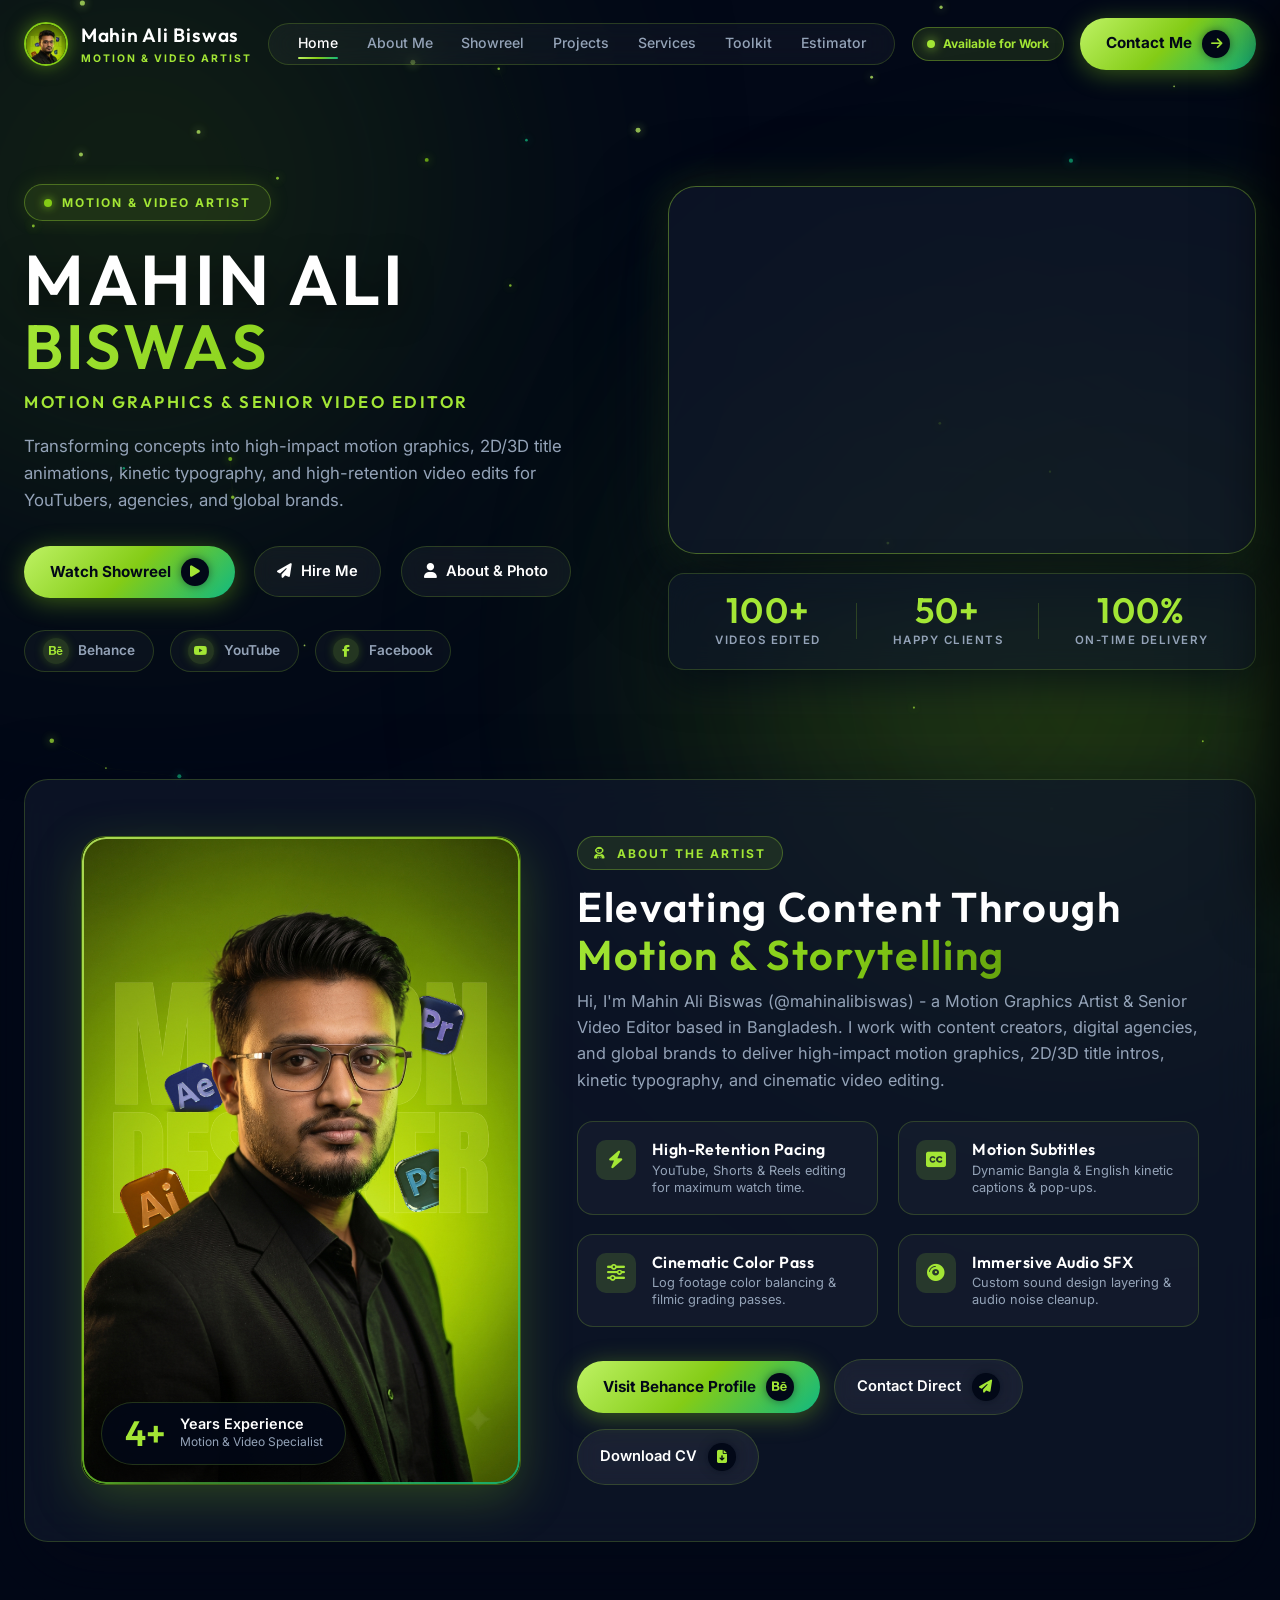
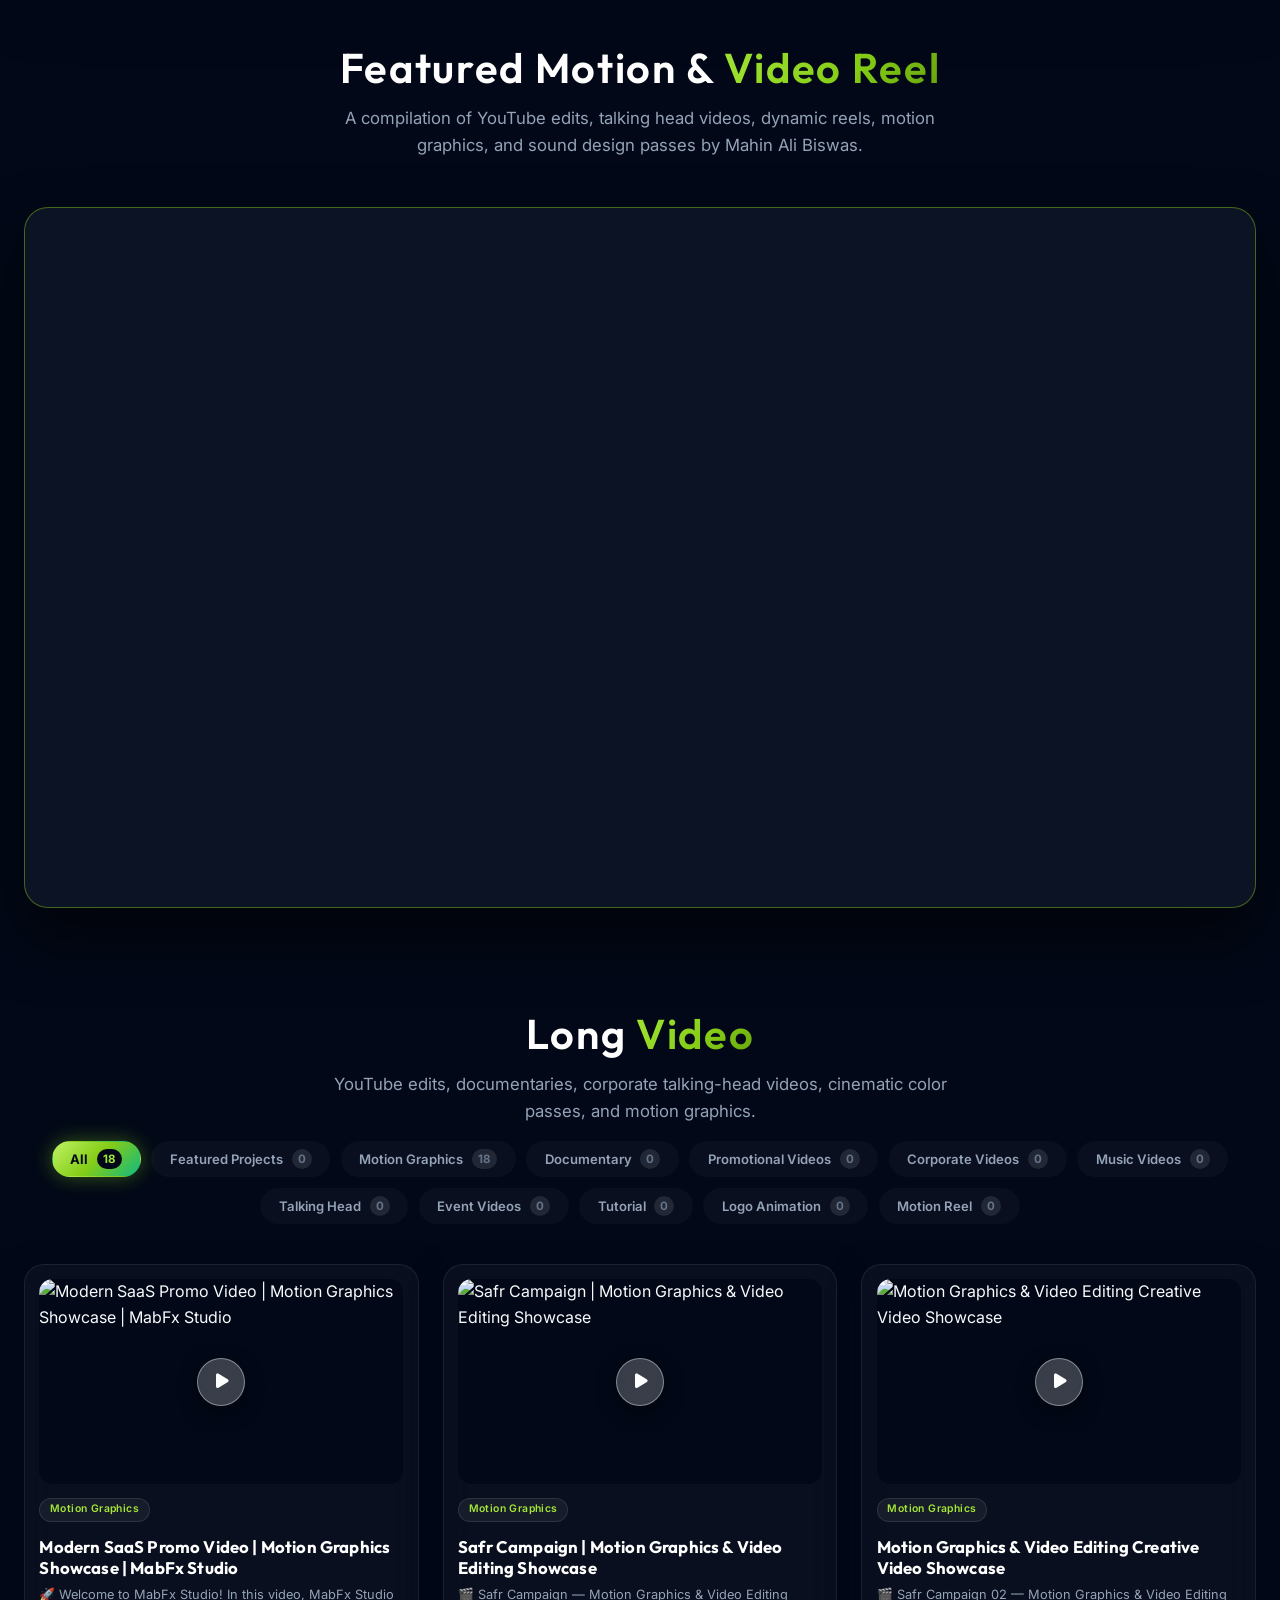
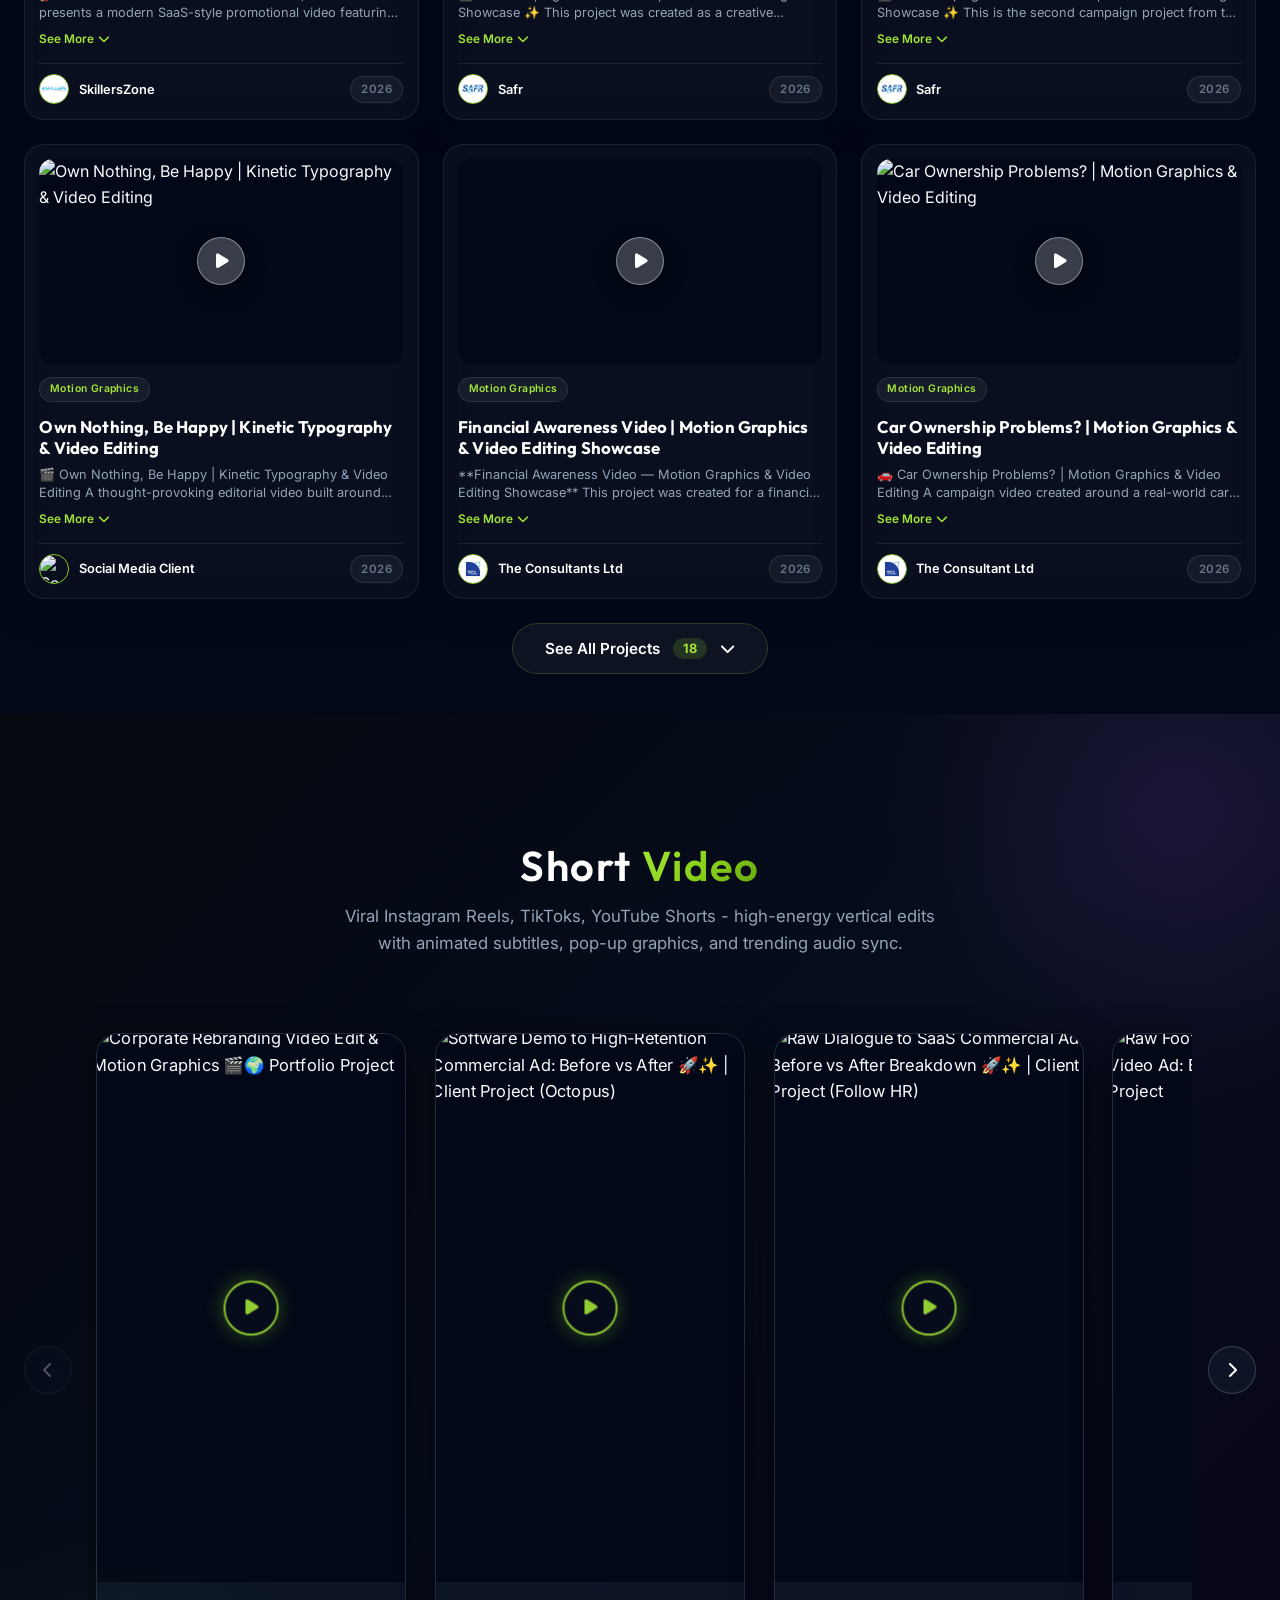
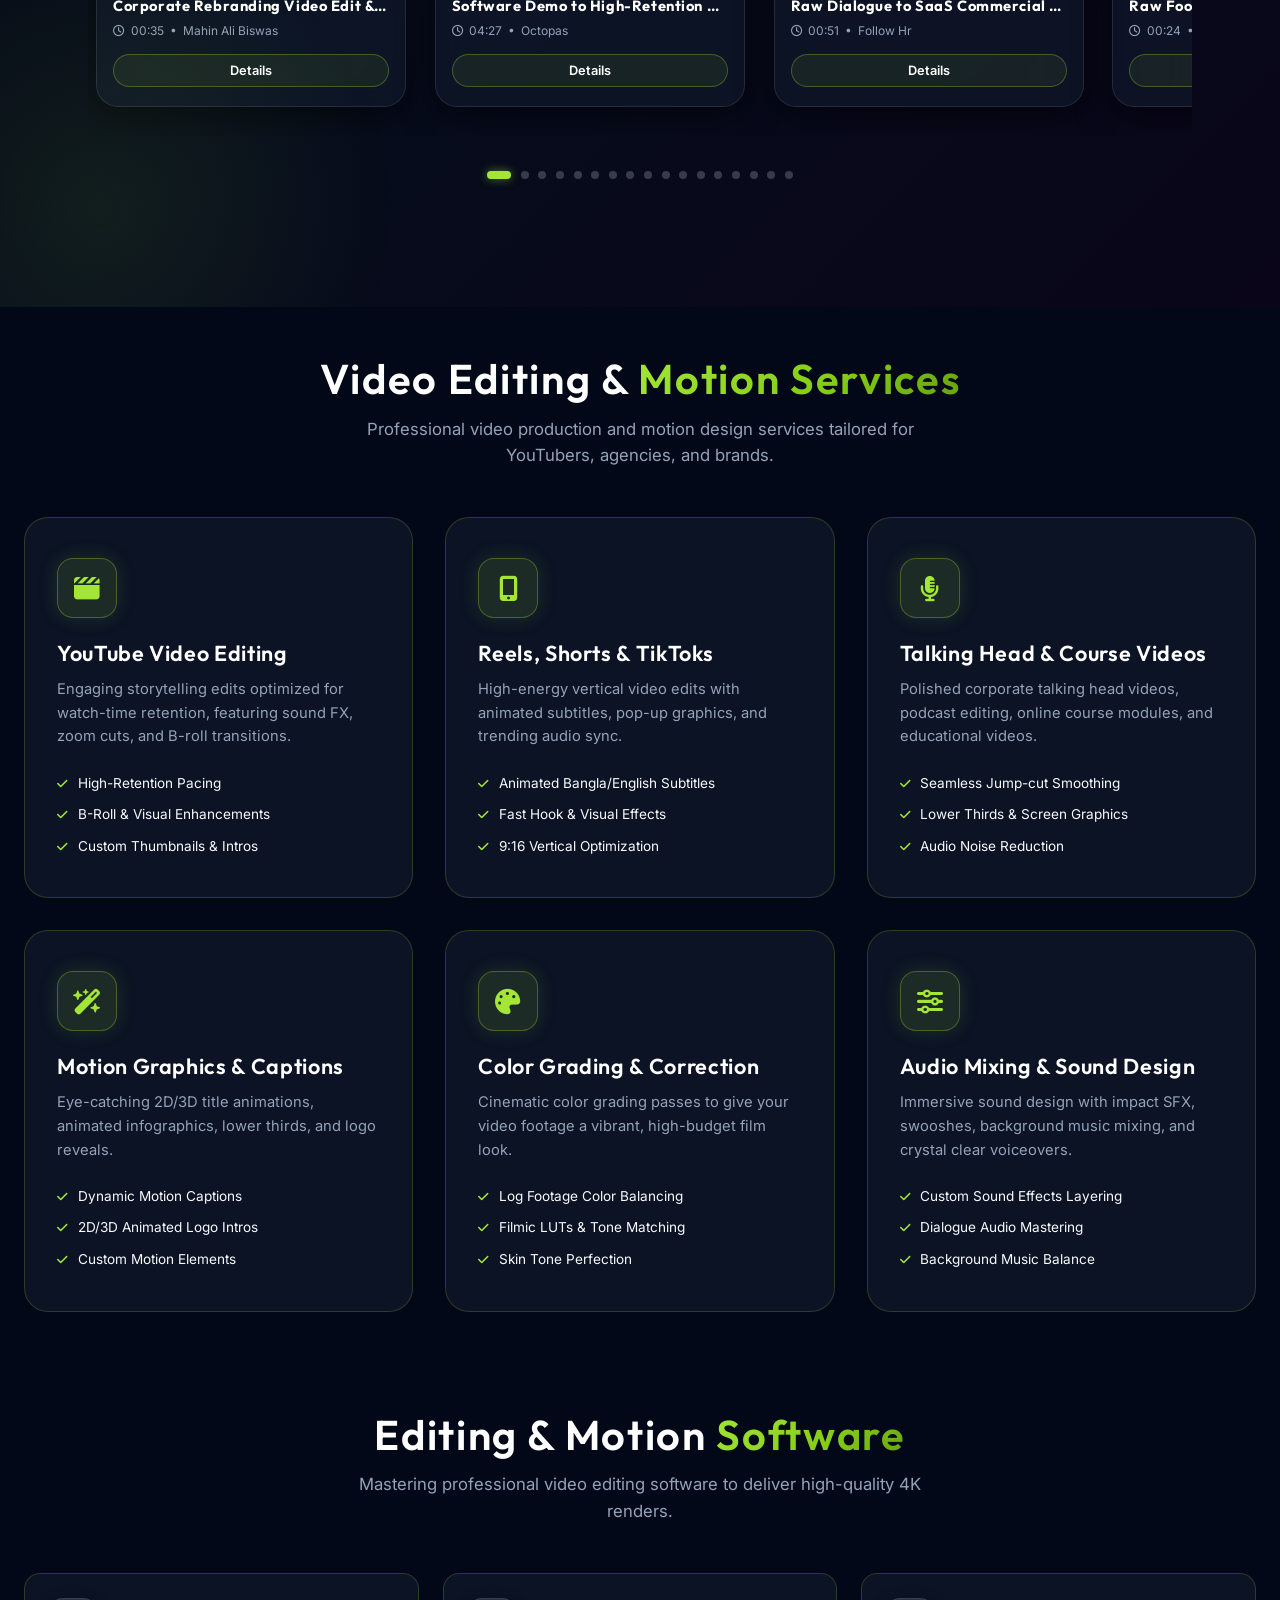
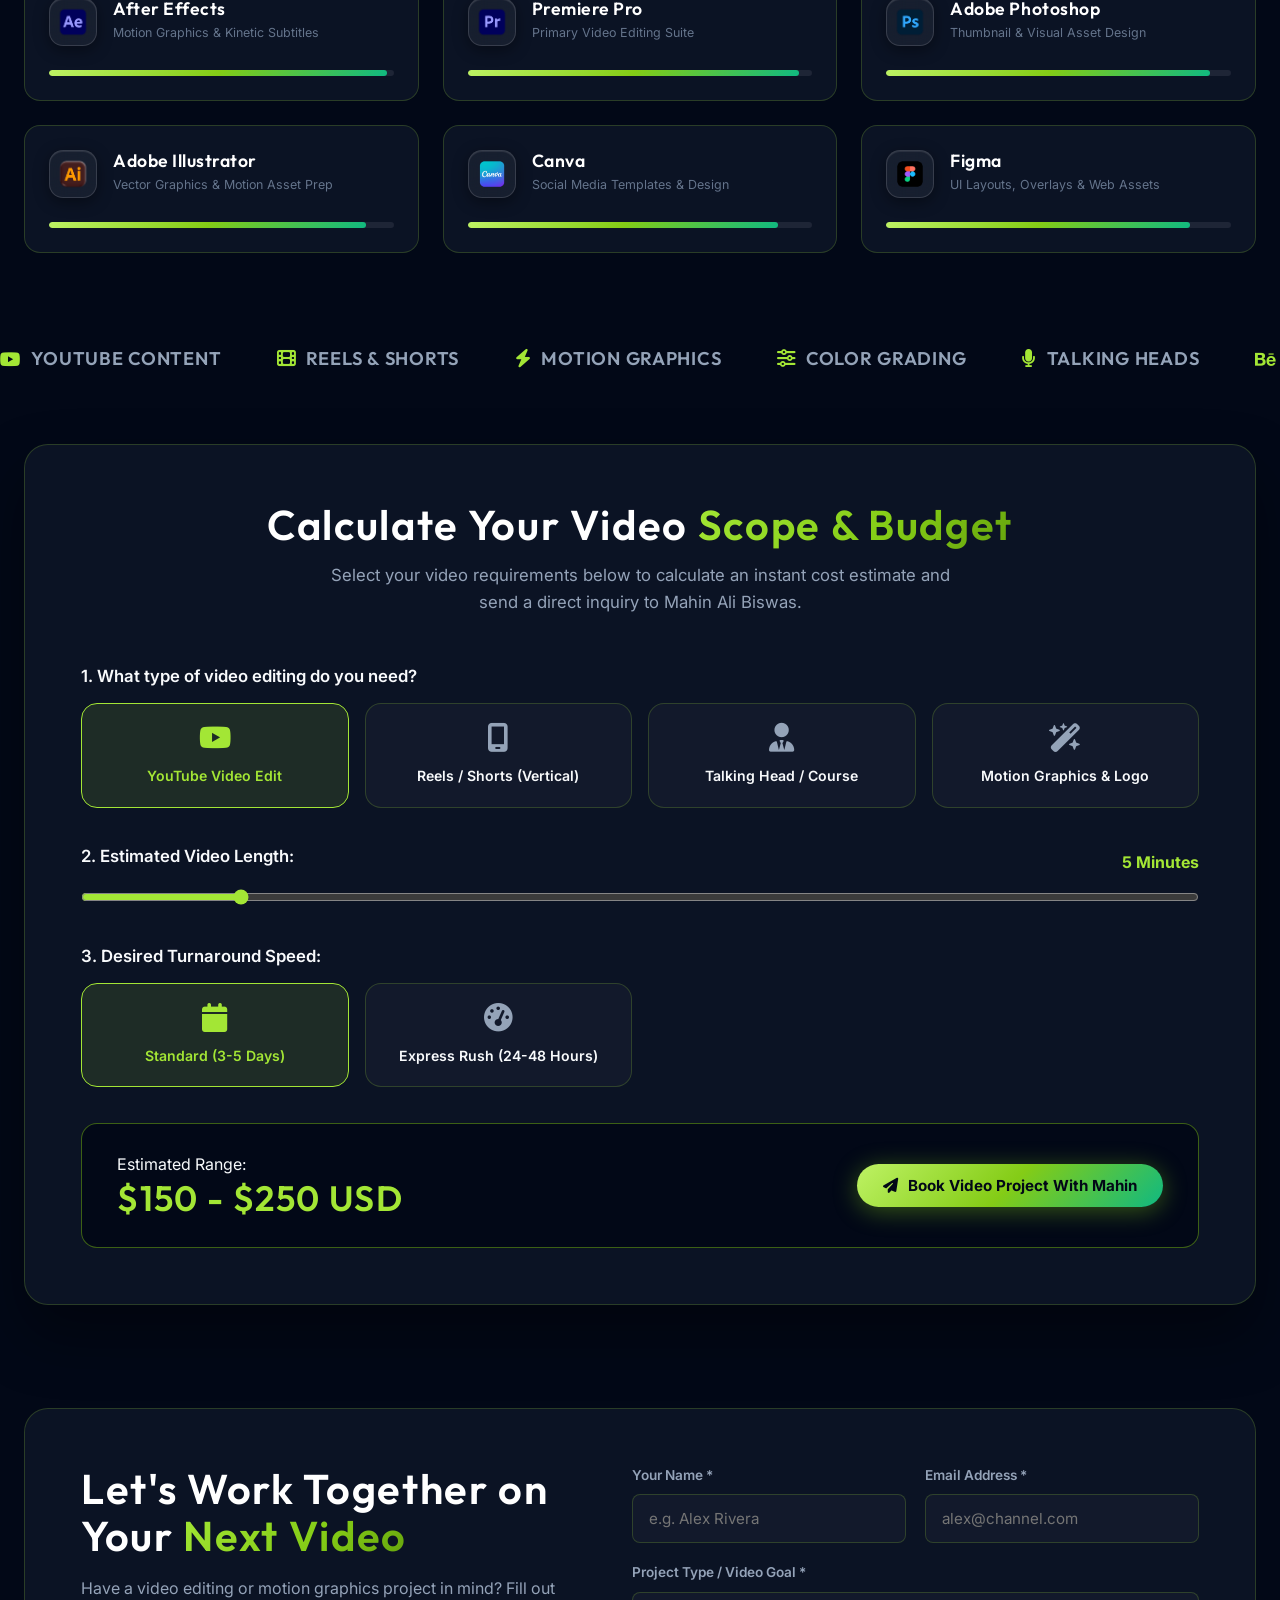
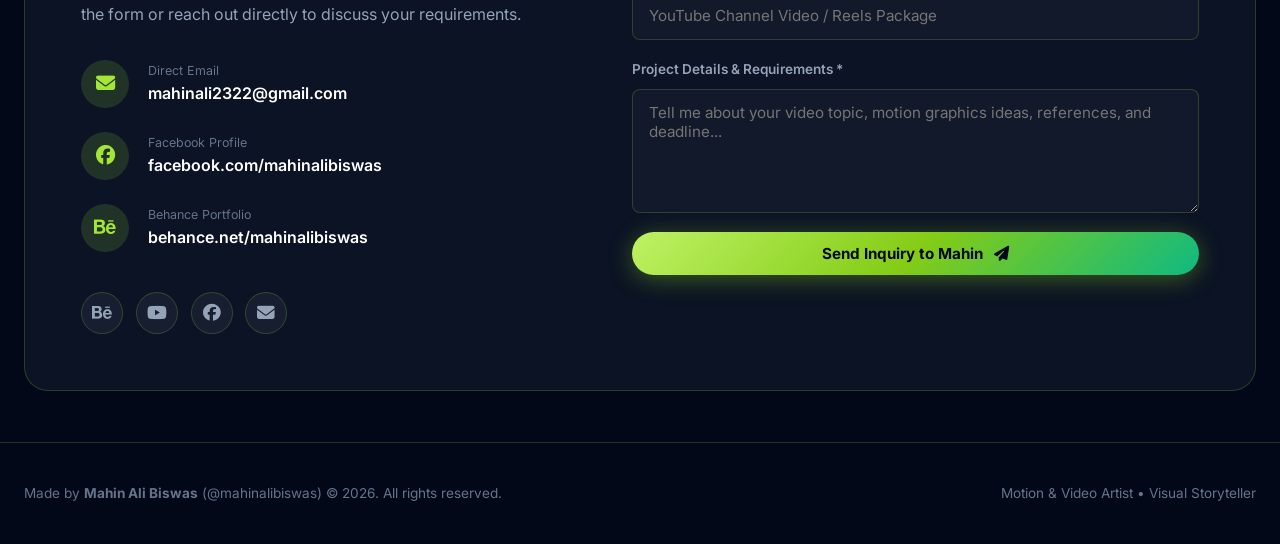
==== index.html @ 63a38fb2 "Fix video mismatch on card hover to play exact configured video" ====
<!DOCTYPE html>
<html lang="en" class="dark scroll-smooth">
<head>
    <meta charset="UTF-8">
    <meta name="viewport" content="width=device-width, initial-scale=1.0">
    <title>Mahin Ali Biswas | Motion & Video Artist</title>
    <meta name="description" content="Official portfolio of Mahin Ali Biswas — Professional Motion & Video Artist specializing in YouTube edits, Reels, Shorts, corporate video storytelling, color grading, and motion graphics.">
    <meta name="keywords" content="Mahin Ali Biswas, mahinalibiswas, Motion & Video Artist, Video Editor Bangladesh, Motion Graphics Designer, YouTube Video Editing, Reels, Shorts, Color Grading, Sound Design">

    <!-- Fonts: Nohemi (Headlines), Outfit (Fallback) & Inter (Body) -->
    <link rel="preconnect" href="https://fonts.googleapis.com">
    <link rel="preconnect" href="https://fonts.gstatic.com" crossorigin>
    <link href="https://fonts.googleapis.com/css2?family=Inter:wght@400;500;600;700;800&family=Outfit:wght@500;600;700;800;900&display=swap" rel="stylesheet">
    <link href="https://api.fontshare.com/v2/css?f[]=nohemi@700,800,600,500&display=swap" rel="stylesheet">
    
    <!-- Icons -->
    <link rel="stylesheet" href="https://cdnjs.cloudflare.com/ajax/libs/font-awesome/6.4.0/css/all.min.css">

    <!-- Custom CSS -->
    <link rel="stylesheet" href="css/styles.css?v=97.0">

    <!-- Force Always Scroll to Top on Page Load / Reload -->
    <script>
        if ('scrollRestoration' in history) {
            history.scrollRestoration = 'manual';
        }
        window.scrollTo(0, 0);
    </script>
</head>
<body class="dark-theme">

    <!-- Ambient Radial Glows -->
    <div class="ambient-glow orb-blue"></div>
    <div class="ambient-glow orb-purple"></div>
    <div class="ambient-glow orb-cyan"></div>

    <!-- Interactive Canvas Background -->
    <canvas id="kineticCanvas"></canvas>

    <!-- Glowing Custom Cursor -->
    <div class="cursor-dot" id="cursorDot"></div>
    <div class="cursor-outline" id="cursorOutline"></div>

    <!-- Floating Navbar -->
    <header class="navbar-wrapper">
        <nav class="navbar container" id="navbar">
            <a href="#" class="brand-logo">
                <div class="nav-avatar-box">
                    <img src="assets/images/mahin_profile.jpg" alt="Mahin Ali Biswas" class="nav-avatar-img">
                </div>
                <div class="logo-text-group">
                    <span class="brand-name">Mahin Ali Biswas</span>
                    <span class="brand-tag">MOTION & VIDEO ARTIST</span>
                </div>
            </a>

            <div class="nav-links" id="navLinks">
                <a href="#hero" class="nav-link active">Home</a>
                <a href="#about" class="nav-link">About Me</a>
                <a href="#showreel" class="nav-link">Showreel</a>
                <a href="#works" class="nav-link">Projects</a>
                <a href="#services" class="nav-link">Services</a>
                <a href="#pipeline" class="nav-link">Toolkit</a>
                <a href="#estimator" class="nav-link">Estimator</a>
            </div>

            <div class="nav-actions">
                <div class="status-pill">
                    <span class="status-dot"></span>
                    <span class="status-text">Available for Work</span>
                </div>
                <a href="#contact" class="btn btn-primary nav-cta">
                    <span>Contact Me</span>
                    <span class="btn-icon-circle"><i class="fa-solid fa-arrow-right"></i></span>
                </a>
                <button class="mobile-menu-toggle" id="mobileMenuBtn" aria-label="Toggle Navigation">
                    <i class="fa-solid fa-bars"></i>
                </button>
            </div>
        </nav>
    </header>

    <!-- Mobile Navigation Drawer & Backdrop -->
    <div class="mobile-nav-backdrop" id="mobileNavBackdrop"></div>
    <aside class="mobile-nav-drawer" id="mobileNavDrawer" aria-label="Mobile Navigation" aria-hidden="true">
        <div class="mobile-drawer-inner">
            <div class="mobile-drawer-header">
                <div class="mobile-nav-profile">
                    <img src="assets/images/mahin_profile.jpg" alt="Mahin Ali Biswas" class="mobile-nav-avatar">
                    <div class="mobile-nav-user-info">
                        <span class="mobile-nav-name">Mahin Ali Biswas</span>
                        <span class="mobile-nav-role">Motion & Video Artist</span>
                    </div>
                </div>
                <button class="mobile-drawer-close" id="closeMobileNavBtn" aria-label="Close Navigation Menu">
                    <i class="fa-solid fa-xmark"></i>
                </button>
            </div>

            <div class="mobile-drawer-status">
                <span class="status-dot"></span>
                <span class="status-text">Available for Work</span>
            </div>

            <nav class="mobile-nav-links" id="mobileNavLinks">
                <a href="#hero" class="mobile-nav-link active">
                    <i class="fa-solid fa-house"></i> <span>Home</span>
                </a>
                <a href="#about" class="mobile-nav-link">
                    <i class="fa-solid fa-user"></i> <span>About Me</span>
                </a>
                <a href="#showreel" class="mobile-nav-link">
                    <i class="fa-solid fa-play"></i> <span>Showreel</span>
                </a>
                <a href="#works" class="mobile-nav-link">
                    <i class="fa-solid fa-film"></i> <span>Projects</span>
                </a>
                <a href="#shorts" class="mobile-nav-link">
                    <i class="fa-solid fa-mobile-screen"></i> <span>Reels & Shorts</span>
                </a>
                <a href="#services" class="mobile-nav-link">
                    <i class="fa-solid fa-layer-group"></i> <span>Services</span>
                </a>
                <a href="#pipeline" class="mobile-nav-link">
                    <i class="fa-solid fa-wand-magic-sparkles"></i> <span>Toolkit</span>
                </a>
                <a href="#estimator" class="mobile-nav-link">
                    <i class="fa-solid fa-calculator"></i> <span>Estimator</span>
                </a>
                <a href="#contact" class="mobile-nav-link">
                    <i class="fa-solid fa-paper-plane"></i> <span>Contact</span>
                </a>
            </nav>

            <div class="mobile-drawer-footer">
                <a href="#contact" class="btn btn-primary mobile-drawer-cta" id="mobileDrawerContactBtn">
                    <span>Hire Me / Contact</span>
                    <i class="fa-solid fa-arrow-right"></i>
                </a>
                <div class="mobile-drawer-socials">
                    <a href="https://www.behance.net/mahinalibiswas" target="_blank" class="mobile-social-icon" aria-label="Behance">
                        <i class="fa-brands fa-behance"></i>
                    </a>
                    <a href="https://www.youtube.com/@mahinalibiswas" target="_blank" class="mobile-social-icon" aria-label="YouTube">
                        <i class="fa-brands fa-youtube"></i>
                    </a>
                    <a href="https://www.facebook.com/mahinalibiswas" target="_blank" class="mobile-social-icon" aria-label="Facebook">
                        <i class="fa-brands fa-facebook-f"></i>
                    </a>
                </div>
            </div>
        </div>
    </aside>

    <!-- Main Content -->
    <main>
        <!-- Hero Section (Balanced Alignment Layout) -->
        <section id="hero" class="hero-section">
            <div class="container hero-container">
                <!-- Left Column -->
                <div class="hero-content">
                    <div class="hero-badge">
                        <span class="badge-dot"></span>
                        <span>MOTION & VIDEO ARTIST</span>
                    </div>

                    <h1 class="hero-title">
                        <span class="title-top">MAHIN ALI</span>
                        <span class="gradient-text title-bottom">BISWAS</span>
                    </h1>

                    <p class="hero-subtitle-tag font-accent">
                        Motion Graphics Artist & Senior Video Editor
                    </p>

                    <p class="hero-subtitle">
                        Transforming concepts into high-impact motion graphics, 2D/3D title animations, kinetic typography, and high-retention video edits for YouTubers, agencies, and global brands.
                    </p>

                    <div class="hero-cta-group">
                        <button class="btn btn-hero-primary trigger-reel" id="heroPlayReelBtn">
                            <span class="play-icon-wrap"><i class="fa-solid fa-play"></i></span>
                            <span>Watch Showreel</span>
                        </button>
                        <a href="#contact" class="btn btn-primary">
                            <span>Hire Me</span>
                            <i class="fa-solid fa-arrow-right"></i>
                        </a>
                        <a href="#about" class="btn btn-hero-secondary">
                            <span>About & Photo</span>
                            <i class="fa-solid fa-user"></i>
                        </a>
                    </div>
                    <!-- Hero Quick Social Links (With Icon Circles) -->
                    <div class="hero-social-row">
                        <a href="https://www.behance.net/mahinalibiswas" target="_blank" class="hero-social-link">
                            <span class="social-icon-circle"><i class="fa-brands fa-behance"></i></span>
                            <span>Behance</span>
                        </a>
                        <a href="https://www.youtube.com/@mahinalibiswas" target="_blank" class="hero-social-link">
                            <span class="social-icon-circle"><i class="fa-brands fa-youtube"></i></span>
                            <span>YouTube</span>
                        </a>
                        <a href="https://www.facebook.com/mahinalibiswas" target="_blank" class="hero-social-link">
                            <span class="social-icon-circle"><i class="fa-brands fa-facebook-f"></i></span>
                            <span>Facebook</span>
                        </a>
                    </div>
                </div>

                <!-- Right Column (Video Showcase + Stats Box Below) -->
                <div class="hero-right-col">
                    <!-- Hero Interactive Video Showcase -->
                    <div class="hero-showcase-wrapper">
                        <!-- Main Showcase Card -->
                        <div class="hero-main-card" id="heroMainCard">
                            <!-- Dynamically populated by siteRenderer.js -->
                        </div>
                    </div>

                    <!-- Glassmorphic Stats Counter -->
                    <div class="hero-stats">
                        <div class="stat-item">
                            <span class="stat-number">100+</span>
                            <span class="stat-label">Videos Edited</span>
                        </div>
                        <div class="stat-divider"></div>
                        <div class="stat-item">
                            <span class="stat-number">50+</span>
                            <span class="stat-label">Happy Clients</span>
                        </div>
                        <div class="stat-divider"></div>
                        <div class="stat-item">
                            <span class="stat-number">100%</span>
                            <span class="stat-label">On-Time Delivery</span>
                        </div>
                    </div>
                </div>
            </div>
        </section>

        <!-- About Me Section (World-Class Redesign) -->
        <section id="about" class="about-section">
            <div class="container">
                <div class="about-card">
                    <div class="about-grid">
                        <div class="about-image-wrapper">
                            <img src="assets/images/mahin_profile.jpg" alt="Mahin Ali Biswas - Motion & Video Artist" class="about-img">
                            <div class="profile-glow-ring"></div>
                                                        <!-- Ultra-Clean Floating Experience Pill Badge -->
                            <div class="experience-badge">
                                <div class="exp-badge-inner">
                                    <span class="exp-years">3+</span>
                                    <div class="exp-text-block">
                                        <strong class="exp-title">Years Experience</strong>
                                        <span class="exp-sub">Motion & Video Specialist</span>
                                    </div>
                                </div>
                            </div>
                        </div>

                        <div class="about-text-content">
                            <div class="about-tag-badge">
                                <i class="fa-solid fa-user-astronaut"></i>
                                <span>ABOUT THE ARTIST</span>
                            </div>
                            <h2 class="section-title">Elevating Content Through <span class="gradient-text">Motion & Storytelling</span></h2>
                            <p class="about-desc">
                                Hi, I'm <strong>Mahin Ali Biswas</strong> (@mahinalibiswas) — a <strong>Motion Graphics Artist & Senior Video Editor</strong> based in Bangladesh. I work with content creators, digital agencies, and global brands to deliver high-impact motion graphics, 2D/3D title intros, kinetic typography, and cinematic video editing.
                            </p>

                            <div class="about-highlights-grid">
                                <div class="about-feature-box">
                                    <div class="feature-icon"><i class="fa-solid fa-bolt"></i></div>
                                    <div>
                                        <h4>High-Retention Pacing</h4>
                                        <p>YouTube, Shorts & Reels editing for maximum watch time.</p>
                                    </div>
                                </div>
                                <div class="about-feature-box">
                                    <div class="feature-icon"><i class="fa-solid fa-closed-captioning"></i></div>
                                    <div>
                                        <h4>Motion Subtitles</h4>
                                        <p>Dynamic Bangla & English kinetic captions & pop-ups.</p>
                                    </div>
                                </div>
                                <div class="about-feature-box">
                                    <div class="feature-icon"><i class="fa-solid fa-sliders"></i></div>
                                    <div>
                                        <h4>Cinematic Color Pass</h4>
                                        <p>Log footage color balancing & filmic grading passes.</p>
                                    </div>
                                </div>
                                <div class="about-feature-box">
                                    <div class="feature-icon"><i class="fa-solid fa-compact-disc"></i></div>
                                    <div>
                                        <h4>Immersive Audio SFX</h4>
                                        <p>Custom sound design layering & audio noise cleanup.</p>
                                    </div>
                                </div>
                            </div>

                            <div class="about-cta-group">
                                <a href="https://www.behance.net/mahinalibiswas" target="_blank" rel="noopener noreferrer" class="btn btn-primary">
                                    <span>Visit Behance Profile</span>
                                    <span class="btn-icon-circle"><i class="fa-brands fa-behance"></i></span>
                                </a>
                                <a href="#contact" class="btn btn-hero-secondary">
                                    <span>Contact Direct</span>
                                    <span class="btn-icon-circle"><i class="fa-solid fa-paper-plane"></i></span>
                                </a>
                                <a href="assets/docs/Mahin_Ali_Biswas_CV.pdf" target="_blank" rel="noopener noreferrer" class="btn btn-hero-secondary btn-cv-download">
                                    <span>Download CV</span>
                                    <span class="btn-icon-circle"><i class="fa-solid fa-file-arrow-down"></i></span>
                                </a>
                            </div>
                        </div>
                    </div>
                </div>
            </div>
        </section>

        <!-- Showreel Section (Dedicated Main Showreel Video) -->
        <section id="showreel" class="showreel-section">
            <div class="container">
                <div class="section-header center">
                    <h2 class="section-title">Featured Motion & <span class="gradient-text">Video Reel</span></h2>
                    <p class="section-desc">A compilation of YouTube edits, talking head videos, dynamic reels, motion graphics, and sound design passes by Mahin Ali Biswas.</p>
                </div>

                <div class="showreel-wrapper">
                    <div class="showreel-player-box" id="showreelPlayerBox">
                        <iframe id="directShowreelIframe" src="https://www.youtube.com/embed/deQijHls--0?autoplay=1&mute=1&enablejsapi=1&playsinline=1&rel=0&modestbranding=1&loop=1&playlist=deQijHls--0" title="Featured Motion & Video Reel" loading="lazy" allow="accelerometer; autoplay; clipboard-write; encrypted-media; gyroscope; picture-in-picture; web-share" allowfullscreen style="width: 100%; height: 100%; border: none; border-radius: 16px;"></iframe>
                    </div>
                </div>
            </div>
        </section>

        <!-- Featured Projects / Portfolio Showcase (All 12 Reference Categories) -->
        <section id="works" class="works-section">
            <div class="container">
                <div class="section-header center">
                    <h2 class="section-title">Long <span class="gradient-text">Video</span></h2>
                    <p class="section-desc">YouTube edits, documentaries, corporate talking-head videos, cinematic color passes, and motion graphics.</p>
                </div>

                <!-- Centered Filter Bar with All 12 Categories from Reference Image -->
                <div class="works-filter-wrapper">
                    <div class="filter-bar" id="portfolioFilter">
                        <button class="filter-btn active" data-filter="all">
                            <span>All</span>
                            <span class="filter-count">73</span>
                        </button>
                        <button class="filter-btn" data-filter="featured">
                            <span>Featured Projects</span>
                            <span class="filter-count">8</span>
                        </button>
                        <button class="filter-btn" data-filter="motion-graphics">
                            <span>Motion Graphics</span>
                            <span class="filter-count">7</span>
                        </button>
                        <button class="filter-btn" data-filter="documentary">
                            <span>Documentary</span>
                            <span class="filter-count">2</span>
                        </button>
                        <button class="filter-btn" data-filter="promotional">
                            <span>Promotional Videos</span>
                            <span class="filter-count">2</span>
                        </button>
                        <button class="filter-btn" data-filter="corporate">
                            <span>Corporate Videos</span>
                            <span class="filter-count">3</span>
                        </button>
                        <button class="filter-btn" data-filter="music">
                            <span>Music Videos</span>
                            <span class="filter-count">14</span>
                        </button>
                        <button class="filter-btn" data-filter="talking-head">
                            <span>Talking Head</span>
                            <span class="filter-count">9</span>
                        </button>
                        <button class="filter-btn" data-filter="event">
                            <span>Event Videos</span>
                            <span class="filter-count">9</span>
                        </button>
                        <button class="filter-btn" data-filter="tutorial">
                            <span>Tutorial</span>
                            <span class="filter-count">6</span>
                        </button>
                        <button class="filter-btn" data-filter="logo-animation">
                            <span>Logo Animation</span>
                            <span class="filter-count">3</span>
                        </button>
                        <button class="filter-btn" data-filter="motion-reel">
                            <span>Motion Reel</span>
                            <span class="filter-count">2</span>
                        </button>
                    </div>
                </div>

                <div class="works-grid" id="worksGrid">
                    <!-- Project Card 1: YouTube Documentary Edit -->
                    <div class="work-card" data-category="featured documentary youtube tutorial motion-graphics">
                        <div class="card-media-frame">
                            <img src="assets/images/project_youtube_doc.jpg" alt="YouTube Documentary Edit" class="card-img">
                            <div class="card-preview-badge"><i class="fa-solid fa-play"></i> Preview</div>
                            <div class="card-video-shield" aria-hidden="true"></div>
                            <button class="card-glass-play-btn view-project-btn" data-id="project-1" aria-label="Play Video">
                                <i class="fa-solid fa-play"></i>
                            </button>
                            <button type="button" class="card-fullscreen-btn" data-project-id="project-1" title="Watch Fullscreen Modal" aria-label="Open Fullscreen Modal">
                                <i class="fa-solid fa-expand"></i>
                            </button>
                        </div>
                        <div class="card-body">
                            <span class="card-category-pill">YouTube</span>
                            <h3 class="card-title">YouTube Documentary Edit</h3>
                            <p class="card-desc">High-retention pacing with cinematic B-rolls & audio SFX.</p>
                        </div>
                        <div class="card-footer">
                            <div class="card-author-info">
                                <div class="card-author-avatar">
                                    <img src="assets/images/mahin_profile.jpg" alt="Mahin Ali Biswas">
                                </div>
                                <div class="card-author-text">
                                    <span class="author-name">Mahin Ali Biswas</span>
                                </div>
                            </div>
                            <span class="project-date">2026</span>
                        </div>
                    </div>

                    <!-- Project Card 2: Viral Instagram Reel & TikTok Edit -->
                    <div class="work-card" data-category="featured motion-graphics motion-reel promotional music">
                        <div class="card-media-frame">
                            <img src="assets/images/project_reels_shorts.jpg" alt="Viral Reels & TikToks" class="card-img">
                            <div class="card-preview-badge"><i class="fa-solid fa-play"></i> Preview</div>
                            <div class="card-video-shield" aria-hidden="true"></div>
                            <button class="card-glass-play-btn view-project-btn" data-id="project-2" aria-label="Play Video">
                                <i class="fa-solid fa-play"></i>
                            </button>
                            <button type="button" class="card-fullscreen-btn" data-project-id="project-2" title="Watch Fullscreen Modal" aria-label="Open Fullscreen Modal">
                                <i class="fa-solid fa-expand"></i>
                            </button>
                        </div>
                        <div class="card-body">
                            <span class="card-category-pill">Reels / Shorts</span>
                            <h3 class="card-title">Viral Reels & TikToks</h3>
                            <p class="card-desc">Dynamic Bangla & English kinetic motion captions.</p>
                        </div>
                        <div class="card-footer">
                            <div class="card-author-info">
                                <div class="card-author-avatar">
                                    <img src="assets/images/mahin_profile.jpg" alt="Mahin Ali Biswas">
                                </div>
                                <div class="card-author-text">
                                    <span class="author-name">Mahin Ali Biswas</span>
                                </div>
                            </div>
                            <span class="project-date">2026</span>
                        </div>
                    </div>

                    <!-- Project Card 3: Talking Head & Educational Course Edit -->
                    <div class="work-card" data-category="featured corporate talking-head tutorial promotional">
                        <div class="card-media-frame">
                            <img src="assets/images/project_talking_head.jpg" alt="Talking Head Corporate" class="card-img">
                            <div class="card-preview-badge"><i class="fa-solid fa-play"></i> Preview</div>
                            <div class="card-video-shield" aria-hidden="true"></div>
                            <button class="card-glass-play-btn view-project-btn" data-id="project-3" aria-label="Play Video">
                                <i class="fa-solid fa-play"></i>
                            </button>
                            <button type="button" class="card-fullscreen-btn" data-project-id="project-3" title="Watch Fullscreen Modal" aria-label="Open Fullscreen Modal">
                                <i class="fa-solid fa-expand"></i>
                            </button>
                        </div>
                        <div class="card-body">
                            <span class="card-category-pill">Corporate</span>
                            <h3 class="card-title">Talking Head Corporate</h3>
                            <p class="card-desc">Clean jump-cut smoothing & background noise cleanup.</p>
                        </div>
                        <div class="card-footer">
                            <div class="card-author-info">
                                <div class="card-author-avatar">
                                    <img src="assets/images/mahin_profile.jpg" alt="Mahin Ali Biswas">
                                </div>
                                <div class="card-author-text">
                                    <span class="author-name">Mahin Ali Biswas</span>
                                </div>
                            </div>
                            <span class="project-date">2025</span>
                        </div>
                    </div>

                    <!-- Project Card 4: Animated Logo Reveal & Motion Graphics -->
                    <div class="work-card" data-category="featured motion-graphics logo-animation motion-reel">
                        <div class="card-media-frame">
                            <img src="assets/images/project_motion_logo.jpg" alt="Animated Logo Reveals" class="card-img">
                            <video class="card-hover-video" src="assets/videos/main_showreel.mp4" muted loop playsinline preload="metadata"></video>
                            <div class="card-preview-badge"><i class="fa-solid fa-play"></i> Preview</div>
                            <div class="card-video-shield" aria-hidden="true"></div>
                            <button class="card-glass-play-btn view-project-btn" data-id="project-4" aria-label="Play Video">
                                <i class="fa-solid fa-play"></i>
                            </button>
                            <button type="button" class="card-fullscreen-btn" data-project-id="project-4" title="Watch Fullscreen Modal" aria-label="Open Fullscreen Modal">
                                <i class="fa-solid fa-expand"></i>
                            </button>
                        </div>
                        <div class="card-body">
                            <span class="card-category-pill">Motion Design</span>
                            <h3 class="card-title">Animated Logo Reveals</h3>
                            <p class="card-desc">Sleek 2D/3D logo motion presets & brand intros.</p>
                        </div>
                        <div class="card-footer">
                            <div class="card-author-info">
                                <div class="card-author-avatar">
                                    <img src="assets/images/mahin_profile.jpg" alt="Mahin Ali Biswas">
                                </div>
                                <div class="card-author-text">
                                    <span class="author-name">Mahin Ali Biswas</span>
                                </div>
                            </div>
                            <span class="project-date">2025</span>
                        </div>
                    </div>

                    <!-- Project Card 5: Color Grading & B-Roll Pass -->
                    <div class="work-card" data-category="featured event music documentary">
                        <div class="card-media-frame">
                            <img src="assets/images/project_color_pass.jpg" alt="Cinematic Color Pass" class="card-img">
                            <video class="card-hover-video" src="assets/videos/showreel.mp4" muted loop playsinline preload="metadata"></video>
                            <div class="card-preview-badge"><i class="fa-solid fa-play"></i> Preview</div>
                            <div class="card-video-shield" aria-hidden="true"></div>
                            <button class="card-glass-play-btn view-project-btn" data-id="project-5" aria-label="Play Video">
                                <i class="fa-solid fa-play"></i>
                            </button>
                            <button type="button" class="card-fullscreen-btn" data-project-id="project-5" title="Watch Fullscreen Modal" aria-label="Open Fullscreen Modal">
                                <i class="fa-solid fa-expand"></i>
                            </button>
                        </div>
                        <div class="card-body">
                            <span class="card-category-pill">Color Grading</span>
                            <h3 class="card-title">Cinematic Color Pass</h3>
                            <p class="card-desc">Log footage color balancing & filmic grading LUTs.</p>
                        </div>
                        <div class="card-footer">
                            <div class="card-author-info">
                                <div class="card-author-avatar">
                                    <img src="assets/images/mahin_profile.jpg" alt="Mahin Ali Biswas">
                                </div>
                                <div class="card-author-text">
                                    <span class="author-name">Mahin Ali Biswas</span>
                                </div>
                            </div>
                            <span class="project-date">2025</span>
                        </div>
                    </div>

                    <!-- Project Card 6: Brand Promotional Video Commercial -->
                    <div class="work-card" data-category="featured promotional corporate event">
                        <div class="card-media-frame">
                            <img src="assets/images/project_commercial_ad.jpg" alt="Brand Commercial Ad" class="card-img">
                            <video class="card-hover-video" src="assets/videos/hero_teaser.mp4" muted loop playsinline preload="metadata"></video>
                            <div class="card-preview-badge"><i class="fa-solid fa-play"></i> Preview</div>
                            <div class="card-video-shield" aria-hidden="true"></div>
                            <button class="card-glass-play-btn view-project-btn" data-id="project-6" aria-label="Play Video">
                                <i class="fa-solid fa-play"></i>
                            </button>
                            <button type="button" class="card-fullscreen-btn" data-project-id="project-6" title="Watch Fullscreen Modal" aria-label="Open Fullscreen Modal">
                                <i class="fa-solid fa-expand"></i>
                            </button>
                        </div>
                        <div class="card-body">
                            <span class="card-category-pill">Commercial Ad</span>
                            <h3 class="card-title">Brand Commercial Ad</h3>
                            <p class="card-desc">High-converting social media ad sync & graphics.</p>
                        </div>
                        <div class="card-footer">
                            <div class="card-author-info">
                                <div class="card-author-avatar">
                                    <img src="assets/images/mahin_profile.jpg" alt="Mahin Ali Biswas">
                                </div>
                                <div class="card-author-text">
                                    <span class="author-name">Mahin Ali Biswas</span>
                                </div>
                            </div>
                            <span class="project-date">2025</span>
                        </div>
                    </div>
                </div>

                <!-- See All / Load More Projects Button -->
                <div class="works-see-all-wrapper" id="seeAllWrapper">
                    <button class="btn btn-hero-secondary see-all-btn" id="seeAllProjectsBtn">
                        <span>See All Projects</span>
                        <span class="see-all-count-badge" id="seeAllBadge">6</span>
                        <i class="fa-solid fa-chevron-down" id="seeAllIcon"></i>
                    </button>
                </div>
            </div>
        </section>

        <!-- Short Video Section -->
        <section id="shorts" class="shorts-section">
            <div class="container">
                <div class="section-header center">
                    <h2 class="section-title">Short <span class="gradient-text">Video</span></h2>
                    <p class="section-desc">Viral Instagram Reels, TikToks, YouTube Shorts — high-energy vertical edits with animated subtitles, pop-up graphics, and trending audio sync.</p>
                </div>

                <div class="shorts-carousel-wrapper">
                    <button class="shorts-nav-btn shorts-nav-prev" id="shortsPrevBtn" aria-label="Previous">
                        <i class="fa-solid fa-chevron-left"></i>
                    </button>

                    <div class="shorts-track-container" id="shortsTrack">
                        <!-- Short Card 1 -->
                        <div class="short-card" id="short-1" data-short-id="short-1">
                            <div class="short-media-frame">
                                <img src="assets/images/short_1_thumb.jpg" alt="Professional Video Color Grading" class="short-card-img">
                                <div class="card-preview-badge"><i class="fa-solid fa-play"></i> Preview</div>
                                <div class="short-video-shield" aria-hidden="true"></div>
                                <button class="short-play-btn open-reel-btn" data-short-id="short-1" aria-label="Play Reel">
                                    <i class="fa-solid fa-play"></i>
                                </button>
                                <button type="button" class="short-fullscreen-btn" data-short-id="short-1" title="Watch Fullscreen Modal" aria-label="Open Fullscreen Modal">
                                    <i class="fa-solid fa-expand"></i>
                                </button>
                            </div>
                            <div class="short-card-body">
                                <h4 class="short-card-title">Professional Video Color Grading</h4>
                                <p class="short-card-meta"><i class="fa-regular fa-clock"></i> 1:24 &nbsp;•&nbsp; Mahin Ali Biswas</p>
                                <button class="card-details-btn short-reel-details-btn" data-short-id="short-1">Details</button>
                            </div>
                        </div>

                        <!-- Short Card 2 -->
                        <div class="short-card" id="short-2" data-short-id="short-2">
                            <div class="short-media-frame">
                                <img src="assets/images/short_2_thumb.jpg" alt="Raw Footage to Professional Edit" class="short-card-img">
                                <div class="card-preview-badge"><i class="fa-solid fa-play"></i> Preview</div>
                                <div class="short-video-shield" aria-hidden="true"></div>
                                <button class="short-play-btn open-reel-btn" data-short-id="short-2" aria-label="Play Reel">
                                    <i class="fa-solid fa-play"></i>
                                </button>
                                <button type="button" class="short-fullscreen-btn" data-short-id="short-2" title="Watch Fullscreen Modal" aria-label="Open Fullscreen Modal">
                                    <i class="fa-solid fa-expand"></i>
                                </button>
                            </div>
                            <div class="short-card-body">
                                <h4 class="short-card-title">Raw Footage to Professional Edit</h4>
                                <p class="short-card-meta"><i class="fa-regular fa-clock"></i> 0:26 &nbsp;•&nbsp; Mahin Ali Biswas</p>
                                <button class="card-details-btn short-reel-details-btn" data-short-id="short-2">Details</button>
                            </div>
                        </div>

                        <!-- Short Card 3 -->
                        <div class="short-card" id="short-3" data-short-id="short-3">
                            <div class="short-media-frame">
                                <img src="assets/images/short_3_thumb.jpg" alt="Professional Video Editing Showcase" class="short-card-img">
                                <video class="short-hover-video" src="assets/videos/short_3_before_after.mp4" muted loop playsinline preload="metadata"></video>
                                <div class="card-preview-badge"><i class="fa-solid fa-play"></i> Preview</div>
                                <div class="short-video-shield" aria-hidden="true"></div>
                                <button class="short-play-btn open-reel-btn" data-short-id="short-3" aria-label="Play Reel">
                                    <i class="fa-solid fa-play"></i>
                                </button>
                                <button type="button" class="short-fullscreen-btn" data-short-id="short-3" title="Watch Fullscreen Modal" aria-label="Open Fullscreen Modal">
                                    <i class="fa-solid fa-expand"></i>
                                </button>
                            </div>
                            <div class="short-card-body">
                                <h4 class="short-card-title">Professional Video Editing Showcase</h4>
                                <p class="short-card-meta"><i class="fa-regular fa-clock"></i> 2:22 &nbsp;•&nbsp; Mahin Ali Biswas</p>
                                <button class="card-details-btn short-reel-details-btn" data-short-id="short-3">Details</button>
                            </div>
                        </div>

                        <!-- Short Card 4 -->
                        <div class="short-card" id="short-4" data-short-id="short-4">
                            <div class="short-media-frame">
                                <img src="assets/images/short_3_thumb.jpg" alt="Motion Graphics & Client Edit" class="short-card-img">
                                <video class="short-hover-video" src="assets/videos/short_4_client_edit.mp4" muted loop playsinline preload="metadata"></video>
                                <div class="card-preview-badge"><i class="fa-solid fa-play"></i> Preview</div>
                                <div class="short-video-shield" aria-hidden="true"></div>
                                <button class="short-play-btn open-reel-btn" data-short-id="short-4" aria-label="Play Reel">
                                    <i class="fa-solid fa-play"></i>
                                </button>
                                <button type="button" class="short-fullscreen-btn" data-short-id="short-4" title="Watch Fullscreen Modal" aria-label="Open Fullscreen Modal">
                                    <i class="fa-solid fa-expand"></i>
                                </button>
                            </div>
                            <div class="short-card-body">
                                <h4 class="short-card-title">Motion Graphics & Client Edit</h4>
                                <p class="short-card-meta"><i class="fa-regular fa-clock"></i> 0:19 &nbsp;•&nbsp; Mahin Ali Biswas</p>
                                <button class="card-details-btn short-reel-details-btn" data-short-id="short-4">Details</button>
                            </div>
                        </div>

                        <!-- Short Card 5 -->
                        <div class="short-card" id="short-5" data-short-id="short-5">
                            <div class="short-media-frame">
                                <img src="assets/images/short_1_thumb.jpg" alt="High-Retention Commercial Edit" class="short-card-img">
                                <video class="short-hover-video" src="assets/videos/short_color_grading.mp4" muted loop playsinline preload="metadata"></video>
                                <div class="card-preview-badge"><i class="fa-solid fa-play"></i> Preview</div>
                                <div class="short-video-shield" aria-hidden="true"></div>
                                <button class="short-play-btn open-reel-btn" data-short-id="short-5" aria-label="Play Reel">
                                    <i class="fa-solid fa-play"></i>
                                </button>
                                <button type="button" class="short-fullscreen-btn" data-short-id="short-5" title="Watch Fullscreen Modal" aria-label="Open Fullscreen Modal">
                                    <i class="fa-solid fa-expand"></i>
                                </button>
                            </div>
                            <div class="short-card-body">
                                <h4 class="short-card-title">High-Retention Commercial Edit</h4>
                                <p class="short-card-meta"><i class="fa-regular fa-clock"></i> 1:24 &nbsp;•&nbsp; Mahin Ali Biswas</p>
                                <button class="card-details-btn short-reel-details-btn" data-short-id="short-5">Details</button>
                            </div>
                        </div>

                        <!-- Short Card 6 -->
                        <div class="short-card" id="short-6" data-short-id="short-6">
                            <div class="short-media-frame">
                                <img src="assets/images/short_2_thumb.jpg" alt="Raw to Cinematic Showcase" class="short-card-img">
                                <video class="short-hover-video" src="assets/videos/short_2_raw_edit.mp4" muted loop playsinline preload="metadata"></video>
                                <div class="card-preview-badge"><i class="fa-solid fa-play"></i> Preview</div>
                                <div class="short-video-shield" aria-hidden="true"></div>
                                <button class="short-play-btn open-reel-btn" data-short-id="short-6" aria-label="Play Reel">
                                    <i class="fa-solid fa-play"></i>
                                </button>
                                <button type="button" class="short-fullscreen-btn" data-short-id="short-6" title="Watch Fullscreen Modal" aria-label="Open Fullscreen Modal">
                                    <i class="fa-solid fa-expand"></i>
                                </button>
                            </div>
                            <div class="short-card-body">
                                <h4 class="short-card-title">Raw to Cinematic Showcase</h4>
                                <p class="short-card-meta"><i class="fa-regular fa-clock"></i> 0:26 &nbsp;•&nbsp; Mahin Ali Biswas</p>
                                <button class="card-details-btn short-reel-details-btn" data-short-id="short-6">Details</button>
                            </div>
                        </div>
                    </div>

                    <button class="shorts-nav-btn shorts-nav-next" id="shortsNextBtn" aria-label="Next">
                        <i class="fa-solid fa-chevron-right"></i>
                    </button>
                </div>

                <div class="shorts-dots" id="shortsDots"></div>
            </div>
        </section>

        <!-- Services & Capabilities -->
        <section id="services" class="services-section">
            <div class="container">
                <div class="section-header center">
                    <h2 class="section-title">Video Editing & <span class="gradient-text">Motion Services</span></h2>
                    <p class="section-desc">Professional video production and motion design services tailored for YouTubers, agencies, and brands.</p>
                </div>

                <div class="services-grid">
                    <div class="service-card">
                        <div class="service-icon-box"><i class="fa-solid fa-clapperboard"></i></div>
                        <h3>YouTube Video Editing</h3>
                        <p>Engaging storytelling edits optimized for watch-time retention, featuring sound FX, zoom cuts, and B-roll transitions.</p>
                        <ul class="service-list">
                            <li><i class="fa-solid fa-check"></i> High-Retention Pacing</li>
                            <li><i class="fa-solid fa-check"></i> B-Roll & Visual Enhancements</li>
                            <li><i class="fa-solid fa-check"></i> Custom Thumbnails & Intros</li>
                        </ul>
                    </div>

                    <div class="service-card">
                        <div class="service-icon-box"><i class="fa-solid fa-mobile-screen-button"></i></div>
                        <h3>Reels, Shorts & TikToks</h3>
                        <p>High-energy vertical video edits with animated subtitles, pop-up graphics, and trending audio sync.</p>
                        <ul class="service-list">
                            <li><i class="fa-solid fa-check"></i> Animated Bangla/English Subtitles</li>
                            <li><i class="fa-solid fa-check"></i> Fast Hook & Visual Effects</li>
                            <li><i class="fa-solid fa-check"></i> 9:16 Vertical Optimization</li>
                        </ul>
                    </div>

                    <div class="service-card">
                        <div class="service-icon-box"><i class="fa-solid fa-microphone-lines"></i></div>
                        <h3>Talking Head & Course Videos</h3>
                        <p>Polished corporate talking head videos, podcast editing, online course modules, and educational videos.</p>
                        <ul class="service-list">
                            <li><i class="fa-solid fa-check"></i> Seamless Jump-cut Smoothing</li>
                            <li><i class="fa-solid fa-check"></i> Lower Thirds & Screen Graphics</li>
                            <li><i class="fa-solid fa-check"></i> Audio Noise Reduction</li>
                        </ul>
                    </div>

                    <div class="service-card">
                        <div class="service-icon-box"><i class="fa-solid fa-wand-magic-sparkles"></i></div>
                        <h3>Motion Graphics & Captions</h3>
                        <p>Eye-catching 2D/3D title animations, animated infographics, lower thirds, and logo reveals.</p>
                        <ul class="service-list">
                            <li><i class="fa-solid fa-check"></i> Dynamic Motion Captions</li>
                            <li><i class="fa-solid fa-check"></i> 2D/3D Animated Logo Intros</li>
                            <li><i class="fa-solid fa-check"></i> Custom Motion Elements</li>
                        </ul>
                    </div>

                    <div class="service-card">
                        <div class="service-icon-box"><i class="fa-solid fa-palette"></i></div>
                        <h3>Color Grading & Correction</h3>
                        <p>Cinematic color grading passes to give your raw video footage a vibrant, high-budget film look.</p>
                        <ul class="service-list">
                            <li><i class="fa-solid fa-check"></i> Log Footage Color Balancing</li>
                            <li><i class="fa-solid fa-check"></i> Filmic LUTs & Tone Matching</li>
                            <li><i class="fa-solid fa-check"></i> Skin Tone Perfection</li>
                        </ul>
                    </div>

                    <div class="service-card">
                        <div class="service-icon-box"><i class="fa-solid fa-sliders"></i></div>
                        <h3>Audio Mixing & Sound Design</h3>
                        <p>Immersive sound design with impact SFX, swooshes, background music mixing, and crystal clear voiceovers.</p>
                        <ul class="service-list">
                            <li><i class="fa-solid fa-check"></i> Custom Sound Effects Layering</li>
                            <li><i class="fa-solid fa-check"></i> Dialogue Audio Mastering</li>
                            <li><i class="fa-solid fa-check"></i> Background Music Balance</li>
                        </ul>
                    </div>
                </div>
            </div>
        </section>

        <!-- Software Pipeline & Toolkit -->
        <section id="pipeline" class="pipeline-section">
            <div class="container">
                <div class="section-header center">
                    <h2 class="section-title">Editing & Motion <span class="gradient-text">Software</span></h2>
                    <p class="section-desc">Mastering professional video editing software to deliver high-quality 4K renders.</p>
                </div>

                <div class="tools-grid">
                    <!-- 1. After Effects -->
                    <div class="tool-badge-card">
                        <div class="tool-icon-frame">
                            <img src="assets/images/software/ae_icon.png" alt="After Effects" class="software-logo-img">
                        </div>
                        <div class="tool-info">
                            <h4>After Effects</h4>
                            <span>Motion Graphics & Kinetic Subtitles</span>
                        </div>
                        <div class="tool-level"><div class="level-bar" style="width: 98%;"></div></div>
                    </div>

                    <!-- 2. Premiere Pro -->
                    <div class="tool-badge-card">
                        <div class="tool-icon-frame">
                            <img src="assets/images/software/pr_icon.png" alt="Premiere Pro" class="software-logo-img">
                        </div>
                        <div class="tool-info">
                            <h4>Premiere Pro</h4>
                            <span>Primary Video Editing Suite</span>
                        </div>
                        <div class="tool-level"><div class="level-bar" style="width: 96%;"></div></div>
                    </div>

                    <!-- 3. Adobe Photoshop -->
                    <div class="tool-badge-card">
                        <div class="tool-icon-frame">
                            <img src="assets/images/software/ps_icon.png" alt="Adobe Photoshop" class="software-logo-img">
                        </div>
                        <div class="tool-info">
                            <h4>Adobe Photoshop</h4>
                            <span>Thumbnail & Visual Asset Design</span>
                        </div>
                        <div class="tool-level"><div class="level-bar" style="width: 94%;"></div></div>
                    </div>

                    <!-- 4. Adobe Illustrator -->
                    <div class="tool-badge-card">
                        <div class="tool-icon-frame">
                            <img src="assets/images/software/ai_icon.png" alt="Adobe Illustrator" class="software-logo-img">
                        </div>
                        <div class="tool-info">
                            <h4>Adobe Illustrator</h4>
                            <span>Vector Graphics & Motion Asset Prep</span>
                        </div>
                        <div class="tool-level"><div class="level-bar" style="width: 92%;"></div></div>
                    </div>

                    <!-- 5. Canva -->
                    <div class="tool-badge-card">
                        <div class="tool-icon-frame">
                            <img src="assets/images/software/canva_icon.png" alt="Canva" class="software-logo-img canva-logo">
                        </div>
                        <div class="tool-info">
                            <h4>Canva</h4>
                            <span>Social Media Templates & Design</span>
                        </div>
                        <div class="tool-level"><div class="level-bar" style="width: 90%;"></div></div>
                    </div>

                    <!-- 6. Figma -->
                    <div class="tool-badge-card">
                        <div class="tool-icon-frame">
                            <img src="assets/images/software/figma_icon.png" alt="Figma" class="software-logo-img">
                        </div>
                        <div class="tool-info">
                            <h4>Figma</h4>
                            <span>UI Layouts, Overlays & Web Assets</span>
                        </div>
                        <div class="tool-level"><div class="level-bar" style="width: 88%;"></div></div>
                    </div>
                </div>
            </div>
        </section>

        <!-- Brands Marquee Section (Seamless Infinite Loop Ticker) -->
        <section class="marquee-section">
            <div class="marquee-track">
                <div class="marquee-content">
                    <span class="brand-tag-item"><i class="fa-brands fa-youtube"></i> YOUTUBE CONTENT</span>
                    <span class="brand-tag-item"><i class="fa-solid fa-film"></i> REELS & SHORTS</span>
                    <span class="brand-tag-item"><i class="fa-solid fa-bolt"></i> MOTION GRAPHICS</span>
                    <span class="brand-tag-item"><i class="fa-solid fa-sliders"></i> COLOR GRADING</span>
                    <span class="brand-tag-item"><i class="fa-solid fa-microphone"></i> TALKING HEADS</span>
                    <span class="brand-tag-item"><i class="fa-brands fa-behance"></i> BEHANCE PORTFOLIO</span>
                    <span class="brand-tag-item"><i class="fa-solid fa-wand-magic-sparkles"></i> 2D/3D TITLE ANIMATION</span>
                </div>
                <div class="marquee-content" aria-hidden="true">
                    <span class="brand-tag-item"><i class="fa-brands fa-youtube"></i> YOUTUBE CONTENT</span>
                    <span class="brand-tag-item"><i class="fa-solid fa-film"></i> REELS & SHORTS</span>
                    <span class="brand-tag-item"><i class="fa-solid fa-bolt"></i> MOTION GRAPHICS</span>
                    <span class="brand-tag-item"><i class="fa-solid fa-sliders"></i> COLOR GRADING</span>
                    <span class="brand-tag-item"><i class="fa-solid fa-microphone"></i> TALKING HEADS</span>
                    <span class="brand-tag-item"><i class="fa-brands fa-behance"></i> BEHANCE PORTFOLIO</span>
                    <span class="brand-tag-item"><i class="fa-solid fa-wand-magic-sparkles"></i> 2D/3D TITLE ANIMATION</span>
                </div>
            </div>
        </section>

        <!-- Interactive Project Estimator -->
        <section id="estimator" class="estimator-section">
            <div class="container">
                <div class="estimator-card">
                    <div class="section-header center">
                        <h2 class="section-title">Calculate Your Video <span class="gradient-text">Scope & Budget</span></h2>
                        <p class="section-desc">Select your video requirements below to calculate an instant cost estimate and send a direct inquiry to Mahin Ali Biswas.</p>
                    </div>

                    <form id="estimatorForm" class="estimator-form">
                        <!-- Step 1: Project Type -->
                        <div class="form-group">
                            <label class="form-label">1. What type of video editing do you need?</label>
                            <div class="option-grid" id="typeOptions">
                                <label class="option-card active">
                                    <input type="radio" name="projectType" value="youtube_edit" checked>
                                    <i class="fa-brands fa-youtube"></i>
                                    <span>YouTube Video Edit</span>
                                </label>
                                <label class="option-card">
                                    <input type="radio" name="projectType" value="reels_shorts">
                                    <i class="fa-solid fa-mobile-screen"></i>
                                    <span>Reels / Shorts (Vertical)</span>
                                </label>
                                <label class="option-card">
                                    <input type="radio" name="projectType" value="talking_head">
                                    <i class="fa-solid fa-user-tie"></i>
                                    <span>Talking Head / Course</span>
                                </label>
                                <label class="option-card">
                                    <input type="radio" name="projectType" value="motion_logo">
                                    <i class="fa-solid fa-wand-magic-sparkles"></i>
                                    <span>Motion Graphics & Logo</span>
                                </label>
                            </div>
                        </div>

                        <!-- Step 2: Duration Slider -->
                        <div class="form-group">
                            <div class="flex-between">
                                <label class="form-label">2. Estimated Video Length:</label>
                                <span class="val-display" id="durationVal">5 Minutes</span>
                            </div>
                            <input type="range" id="durationRange" min="1" max="30" step="1" value="5" class="range-slider">
                        </div>

                        <!-- Step 3: Turnaround Speed -->
                        <div class="form-group">
                            <label class="form-label">3. Desired Turnaround Speed:</label>
                            <div class="option-grid" id="speedOptions">
                                <label class="option-card">
                                    <input type="radio" name="speed" value="standard" checked>
                                    <i class="fa-solid fa-calendar"></i>
                                    <span>Standard (3-5 Days)</span>
                                </label>
                                <label class="option-card">
                                    <input type="radio" name="speed" value="express">
                                    <i class="fa-solid fa-gauge-high"></i>
                                    <span>Express Rush (24-48 Hours)</span>
                                </label>
                            </div>
                        </div>

                        <!-- Calculated Result Box -->
                        <div class="estimate-result-box">
                            <div class="estimate-details">
                                <span>Estimated Range:</span>
                                <h3 class="estimate-price" id="priceDisplay">$150 - $250 USD</h3>
                            </div>
                            <button type="button" class="btn btn-primary" id="sendEstimateBtn">
                                <i class="fa-solid fa-paper-plane"></i> Book Video Project With Mahin
                            </button>
                        </div>
                    </form>
                </div>
            </div>
        </section>

        <!-- Contact Section -->
        <section id="contact" class="contact-section">
            <div class="container">
                <div class="contact-card">
                    <div class="contact-info">
                        <h2 class="section-title">Let's Work Together on Your <span class="gradient-text">Next Video</span></h2>
                        <p class="contact-text">
                            Have a YouTube video, commercial reel, or long-term video editing project? Feel free to reach out to Mahin Ali Biswas directly!
                        </p>

                        <div class="contact-methods">
                            <div class="method-item">
                                <div class="method-icon"><i class="fa-solid fa-envelope"></i></div>
                                <div>
                                    <span class="method-label">Direct Email</span>
                                    <a href="mailto:mahinalibiswas@gmail.com" class="method-val">mahinalibiswas@gmail.com</a>
                                </div>
                            </div>
                            <div class="method-item">
                                <div class="method-icon"><i class="fa-brands fa-facebook"></i></div>
                                <div>
                                    <span class="method-label">Facebook Profile</span>
                                    <a href="https://www.facebook.com/mahinalibiswas" target="_blank" class="method-val">facebook.com/mahinalibiswas</a>
                                </div>
                            </div>
                            <div class="method-item">
                                <div class="method-icon"><i class="fa-brands fa-behance"></i></div>
                                <div>
                                    <span class="method-label">Behance Portfolio</span>
                                    <a href="https://www.behance.net/mahinalibiswas" target="_blank" class="method-val">behance.net/mahinalibiswas</a>
                                </div>
                            </div>
                        </div>

                        <div class="social-links">
                            <a href="https://www.behance.net/mahinalibiswas" target="_blank" aria-label="Behance" class="social-btn"><i class="fa-brands fa-behance"></i></a>
                            <a href="https://www.youtube.com/@mahinalibiswas" target="_blank" aria-label="YouTube" class="social-btn"><i class="fa-brands fa-youtube"></i></a>
                            <a href="https://www.facebook.com/mahinalibiswas" target="_blank" aria-label="Facebook" class="social-btn"><i class="fa-brands fa-facebook"></i></a>
                            <a href="mailto:mahinalibiswas@gmail.com" aria-label="Email" class="social-btn"><i class="fa-solid fa-envelope"></i></a>
                        </div>
                    </div>

                    <form class="contact-form" id="contactForm">
                        <div class="form-row">
                            <div class="input-field">
                                <label for="clientName">Your Name *</label>
                                <input type="text" id="clientName" placeholder="e.g. Alex Rivera" required>
                            </div>
                            <div class="input-field">
                                <label for="clientEmail">Email Address *</label>
                                <input type="email" id="clientEmail" placeholder="alex@channel.com" required>
                            </div>
                        </div>
                        <div class="input-field">
                            <label for="clientSubject">Project Type / Video Goal *</label>
                            <input type="text" id="clientSubject" placeholder="YouTube Channel Video / Reels Package" required>
                        </div>
                        <div class="input-field">
                            <label for="clientMessage">Project Details & Requirements *</label>
                            <textarea id="clientMessage" rows="5" placeholder="Tell me about your video topic, motion graphics ideas, references, and deadline..." required></textarea>
                        </div>
                        <button type="submit" class="btn btn-primary btn-block" id="submitContactBtn">
                            <span>Send Inquiry to Mahin</span>
                            <i class="fa-solid fa-paper-plane"></i>
                        </button>
                    </form>
                </div>
            </div>
        </section>
    </main>

    <!-- Footer -->
    <footer class="site-footer">
        <div class="container flex-between">
            <p>Made by <strong>Mahin Ali Biswas</strong> (@mahinalibiswas) © 2026. All rights reserved.</p>
            <p>Motion & Video Artist • Visual Storyteller</p>
        </div>
    </footer>

    <!-- Fullscreen Direct HTML5 Video Modal -->
    <div class="modal-backdrop" id="videoModal">
        <div class="modal-content modal-video-container">
            <button class="modal-close" id="closeVideoModal" aria-label="Close Video"><i class="fa-solid fa-xmark"></i></button>
            <div class="video-responsive-wrapper">
                <video id="modalHtml5Video" preload="none" controls playsinline style="width: 100%; height: 100%; object-fit: cover;"></video>
            </div>
            <div style="padding: 0.8rem 1.2rem; display: flex; align-items: center; justify-content: space-between; background: rgba(15,23,42,0.95); border-top: 1px solid var(--border-color); flex-wrap: wrap; gap: 0.8rem;">
                <button class="btn btn-hero-secondary" id="modalBackToProjectsBtn" style="padding: 0.45rem 1.1rem; font-size: 0.82rem; gap: 0.5rem;">
                    <i class="fa-solid fa-arrow-left"></i> Back to Projects
                </button>
                <span style="font-size: 0.85rem; color: var(--accent-neon); font-weight: 600;"><i class="fa-solid fa-circle-play"></i> Mahin Ali Biswas - Direct Showreel Video</span>
                <a href="https://www.youtube.com/watch?v=deQijHls--0" target="_blank" class="btn btn-hero-secondary" style="padding: 0.45rem 1.1rem; font-size: 0.82rem; gap: 0.5rem;">
                    <i class="fa-brands fa-youtube"></i> Watch on YouTube
                </a>
            </div>
        </div>
    </div>

    <!-- Dedicated Vertical Reel Player Modal (Instagram / Shorts / TikTok style) -->
    <div class="modal-backdrop reel-modal-backdrop" id="reelModal">
        <!-- Outside Close Button (Screen corner, never touches video) -->
        <button class="reel-outside-close" id="closeReelModal" aria-label="Close Reel" title="Close (Esc)">
            <i class="fa-solid fa-xmark"></i>
        </button>

        <div class="reel-modal-container">
            <!-- Outside Prev / Next for Desktop -->
            <button class="reel-outside-nav reel-outside-prev" id="reelOutsidePrev" aria-label="Previous Reel" title="Previous Reel (Up Arrow)">
                <i class="fa-solid fa-chevron-left"></i>
            </button>
            <button class="reel-outside-nav reel-outside-next" id="reelOutsideNext" aria-label="Next Reel" title="Next Reel (Down Arrow)">
                <i class="fa-solid fa-chevron-right"></i>
            </button>

            <!-- Vertical Phone / Reel Player Frame (9:16) -->
            <div class="reel-player-frame" id="reelPlayerFrame">
                <!-- Sound Mute/Unmute Toggle Button -->
                <button class="reel-sound-btn" id="reelSoundBtn" aria-label="Toggle Sound" title="Click to Unmute Sound" style="display: none;">
                    <i class="fa-solid fa-volume-xmark"></i>
                    <span class="reel-sound-hint" id="reelSoundHint">Tap for sound</span>
                </button>

                <!-- Media Layer (Video / Iframe) -->
                <div class="reel-media-layer" id="reelMediaLayer">
                    <!-- Injected dynamically via JS -->
                </div>

                <!-- Video Title & Channel Name at the Bottom (Clean, 100% Transparent, No Gradient) -->
                <div class="reel-bottom-info" id="reelBottomInfo">
                    <img src="assets/images/mahin_profile.jpg" alt="Mahin Ali Biswas" class="reel-bottom-avatar" id="reelBottomAvatar" onerror="this.src='assets/images/mahin_profile.jpg'">
                    <div class="reel-bottom-meta">
                        <h3 class="reel-bottom-title" id="reelBottomTitle">Professional Video Color Grading</h3>
                        <span class="reel-bottom-channel" id="reelBottomChannel">Mahin Ali Biswas</span>
                    </div>
                </div>
            </div>
        </div>
    </div>

    <!-- Project Detail Popup Modal -->
    <div class="modal-backdrop" id="projectModal" data-lenis-prevent>
        <div class="modal-content modal-detail-card" data-lenis-prevent>
            <div class="modal-body" id="projectModalBody" data-lenis-prevent>
                <!-- Dynamically injected via JS -->
            </div>
        </div>
    </div>

    <!-- Dedicated Project Detail Overlay View (Matches Saif Studio Details Page) -->
    <div id="projectDetailOverlay" class="project-detail-overlay" data-lenis-prevent>
        <div class="container project-detail-container">
            <!-- Top Back Navigation Bar -->
            <div class="project-detail-topbar">
                <button id="closeDetailOverlay" class="btn-back">
                    <i class="fa-solid fa-arrow-left"></i> Back to Projects
                </button>
            </div>

            <!-- Content Container (Populated by JS) -->
            <div id="projectDetailContent"></div>
        </div>
    </div>

    <!-- Dedicated Reel Detail Popup Modal -->
    <div class="modal-backdrop reel-detail-modal-backdrop" id="reelDetailModal" data-lenis-prevent>
        <div class="reel-detail-container" data-lenis-prevent>
            <button type="button" class="reel-detail-close" id="closeReelDetailModalBtn" onclick="closeReelDetailModal()" aria-label="Close Details" title="Close">
                <i class="fa-solid fa-xmark"></i>
            </button>
            <div id="reelDetailBody"></div>
        </div>
    </div>

    <!-- Toast Notification Popup -->
    <div class="toast-container" id="toastContainer"></div>

    <!-- Site Data Store & Dynamic Renderer -->
    <script src="js/siteData.js?v=97.0"></script>
    <script src="js/siteRenderer.js?v=97.0"></script>
    <!-- Smooth Momentum Scroll Engine (Lenis) -->
    <script src="https://cdn.jsdelivr.net/npm/lenis@1.1.18/dist/lenis.min.js"></script>
    <!-- Custom JS -->
    <script src="js/main.js?v=97.0"></script>
</body>
</html>
---- css/styles.css ----
/* ==========================================================================
   MAHIN MOTION DESIGN STUDIO - CENTERED HEADLINE & FILTER BAR EDITION
   ========================================================================== */

/* --- CSS Variables & Design Tokens (Lime Neon Branded Palette) --- */
:root {
    --bg-dark: #020817;
    --bg-card: rgba(15, 23, 42, 0.75);
    --bg-card-hover: rgba(24, 38, 59, 0.95);
    --border-color: rgba(163, 230, 53, 0.2);
    --border-glow: rgba(132, 204, 22, 0.45);

    --accent-lime: #84cc16;
    --accent-neon: #a3e635;
    --accent-emerald: #10b981;
    --accent-cyan: #38bdf8;

    --gradient-primary: linear-gradient(135deg, #bef264 0%, #84cc16 50%, #10b981 100%);
    --gradient-accent: linear-gradient(135deg, #a3e635 0%, #38bdf8 100%);
    --gradient-card: linear-gradient(180deg, rgba(163, 230, 53, 0.06) 0%, rgba(255, 255, 255, 0.01) 100%);

    --text-main: #f8fafc;
    --text-muted: #94a3b8;
    --text-dim: #64748b;

    --font-heading: 'Nohemi', 'Outfit', sans-serif;
    --font-body: 'Inter', sans-serif;

    --radius-sm: 8px;
    --radius-md: 16px;
    --radius-lg: 24px;
    --radius-full: 9999px;

    --shadow-glow: 0 0 50px rgba(132, 204, 22, 0.35);
    --shadow-cyan: 0 0 35px rgba(163, 230, 53, 0.3);
    --transition-fast: all 0.25s cubic-bezier(0.4, 0, 0.2, 1);
    --transition-smooth: all 0.4s cubic-bezier(0.16, 1, 0.3, 1);
}

/* --- Base & Reset --- */
*, *::before, *::after {
    box-sizing: border-box;
    margin: 0;
    padding: 0;
}

html {
    font-size: 16px;
}

/* --- Lenis Smooth Momentum Scrolling Rules --- */
html.lenis, html.lenis body {
    height: auto;
}

.lenis.lenis-smooth {
    scroll-behavior: auto !important;
}

.lenis.lenis-smooth [data-lenis-prevent] {
    overscroll-behavior: contain;
}

.lenis.lenis-stopped {
    overflow: hidden;
}

.lenis.lenis-scrolling iframe {
    pointer-events: none;
}

body {
    background-color: var(--bg-dark);
    color: var(--text-main);
    font-family: var(--font-body);
    line-height: 1.6;
    overflow-x: hidden;
    position: relative;
    cursor: default;
    letter-spacing: 0;
    -webkit-font-smoothing: antialiased;
    -moz-osx-font-smoothing: grayscale;
}

/* --- Ambient Continuously Moving Elegant Subtle Green Radial Orbs --- */
.ambient-glow {
    position: fixed;
    border-radius: 50%;
    filter: blur(140px);
    pointer-events: none;
    z-index: -2;
    opacity: 0.22;
    will-change: transform, opacity;
}

.orb-blue {
    top: -15%;
    left: -15%;
    width: 650px;
    height: 650px;
    background: #4d7c0f;
    animation: floatOrb1 18s ease-in-out infinite alternate;
}

.orb-purple {
    bottom: -15%;
    right: -15%;
    width: 700px;
    height: 700px;
    background: #65a30d;
    animation: floatOrb2 22s ease-in-out infinite alternate;
}

.orb-cyan {
    top: 40%;
    left: 50%;
    width: 600px;
    height: 600px;
    background: #84cc16;
    opacity: 0.12;
    animation: floatOrb3 15s ease-in-out infinite alternate;
}

@keyframes floatOrb1 {
    0% { transform: translate(0, 0) scale(1) rotate(0deg); }
    33% { transform: translate(120px, 80px) scale(1.15) rotate(60deg); }
    66% { transform: translate(-80px, 140px) scale(0.92) rotate(120deg); }
    100% { transform: translate(60px, -60px) scale(1.1) rotate(180deg); }
}

@keyframes floatOrb2 {
    0% { transform: translate(0, 0) scale(1); }
    33% { transform: translate(-140px, -90px) scale(1.15); }
    66% { transform: translate(80px, -150px) scale(0.88); }
    100% { transform: translate(-60px, 60px) scale(1.12); }
}

@keyframes floatOrb3 {
    0% { transform: translate(-50%, -50%) scale(1); opacity: 0.12; }
    50% { transform: translate(-40%, -60%) scale(1.25); opacity: 0.22; }
    100% { transform: translate(-60%, -40%) scale(0.95); opacity: 0.12; }
}

/* --- Typography Helpers --- */
h1, h2, h3, h4, h5, h6 {
    font-family: var(--font-heading);
    color: #ffffff;
    font-weight: 600;
    line-height: 1.15;
    letter-spacing: 0.04em;
}

a {
    color: inherit;
    text-decoration: none;
    transition: var(--transition-fast);
}

button {
    cursor: pointer;
    border: none;
    background: none;
    font-family: inherit;
}

.container {
    width: 100%;
    max-width: 1280px;
    margin: 0 auto;
    padding: 0 1.5rem;
}

.flex-between {
    display: flex;
    align-items: center;
    justify-content: space-between;
}

.font-accent {
    font-family: var(--font-heading);
}

/* --- Gradient Text (Static Solid Lime Gradient) --- */
.gradient-text {
    background: linear-gradient(135deg, #a3e635 0%, #84cc16 60%, #65a30d 100%);
    -webkit-background-clip: text;
    -webkit-text-fill-color: transparent;
    display: inline-block;
}

/* --- Background Kinetic Canvas --- */
#kineticCanvas {
    position: fixed;
    top: 0;
    left: 0;
    width: 100vw;
    height: 100vh;
    z-index: -1;
    pointer-events: none;
    opacity: 0.75;
}

/* --- Glowing Lime Custom Cursor (Perfectly Concentric Centered) --- */
.cursor-dot, .cursor-outline {
    pointer-events: none;
    position: fixed;
    top: 0;
    left: 0;
    border-radius: 50%;
    opacity: 0;
    transform: translate(-50%, -50%);
    z-index: 9999;
    will-change: left, top;
}

.cursor-dot {
    width: 8px;
    height: 8px;
    background-color: var(--accent-neon);
    box-shadow: 0 0 12px var(--accent-neon);
    transition: opacity 0.2s ease;
}

.cursor-outline {
    width: 36px;
    height: 36px;
    border: 1.5px solid rgba(163, 230, 53, 0.75);
    box-shadow: 0 0 18px rgba(132, 204, 22, 0.4);
    transition: opacity 0.2s ease, width 0.2s ease, height 0.2s ease;
}

/* --- Navigation Bar --- */
.navbar-wrapper {
    position: fixed;
    top: 0;
    left: 0;
    width: 100%;
    z-index: 1000;
    padding: 1.1rem 0;
    transition: var(--transition-fast);
}

.navbar-wrapper.scrolled {
    padding: 0.75rem 0;
    background: rgba(2, 8, 23, 0.92);
    backdrop-filter: blur(16px);
    border-bottom: 1px solid var(--border-color);
}

.navbar {
    display: flex;
    align-items: center;
    justify-content: space-between;
}

.brand-logo {
    display: flex;
    align-items: center;
    gap: 0.8rem;
}

.nav-avatar-box {
    width: 44px;
    height: 44px;
    border-radius: 50%;
    overflow: hidden;
    border: 2px solid var(--accent-lime);
    box-shadow: 0 0 18px rgba(132, 204, 22, 0.5);
    flex-shrink: 0;
}

.nav-avatar-img {
    width: 100%;
    height: 100%;
    object-fit: cover;
    object-position: top center;
}

.logo-text-group {
    display: flex;
    flex-direction: column;
}

.brand-name {
    font-family: var(--font-heading);
    font-weight: 600;
    font-size: 1.2rem;
    letter-spacing: 0.04em;
    color: #ffffff;
}

.brand-tag {
    font-size: 0.65rem;
    letter-spacing: 2px;
    color: var(--accent-neon);
    font-weight: 700;
}

.nav-links {
    display: flex;
    align-items: center;
    gap: 1.8rem;
    background: rgba(255, 255, 255, 0.04);
    padding: 0.55rem 1.8rem;
    border-radius: var(--radius-full);
    border: 1px solid var(--border-color);
    backdrop-filter: blur(16px);
}

.nav-link {
    font-size: 0.88rem;
    font-weight: 500;
    color: var(--text-muted);
    position: relative;
}

.nav-link:hover, .nav-link.active {
    color: #ffffff;
}

.nav-link.active::after {
    content: '';
    position: absolute;
    bottom: -4px;
    left: 0;
    width: 100%;
    height: 2px;
    background: var(--gradient-primary);
    border-radius: 2px;
}

.nav-actions {
    display: flex;
    align-items: center;
    gap: 1rem;
}

.status-pill {
    display: flex;
    align-items: center;
    gap: 0.5rem;
    background: rgba(163, 230, 53, 0.12);
    border: 1px solid rgba(163, 230, 53, 0.35);
    padding: 0.4rem 0.9rem;
    border-radius: var(--radius-full);
}

.status-dot {
    width: 8px;
    height: 8px;
    background-color: var(--accent-neon);
    border-radius: 50%;
    box-shadow: 0 0 12px var(--accent-neon);
    animation: pulse 2s infinite;
}

.status-text {
    font-size: 0.75rem;
    font-weight: 700;
    color: var(--accent-neon);
}

@keyframes pulse {
    0%, 100% { opacity: 1; transform: scale(1); }
    50% { opacity: 0.5; transform: scale(1.2); }
}

.mobile-menu-toggle {
    display: none;
    width: 42px;
    height: 42px;
    border-radius: 12px;
    background: rgba(255, 255, 255, 0.06);
    border: 1px solid rgba(255, 255, 255, 0.14);
    color: #ffffff;
    font-size: 1.25rem;
    align-items: center;
    justify-content: center;
    cursor: pointer;
    transition: var(--transition-fast);
    backdrop-filter: blur(8px);
}

.mobile-menu-toggle:hover,
.mobile-menu-toggle:focus-visible {
    background: rgba(163, 230, 53, 0.15);
    border-color: var(--accent-neon);
    color: var(--accent-neon);
    transform: scale(1.05);
}

/* --- Buttons --- */
.btn {
    display: inline-flex;
    align-items: center;
    justify-content: center;
    gap: 0.65rem;
    padding: 0.75rem 1.6rem;
    border-radius: var(--radius-full);
    font-weight: 600;
    font-size: 0.95rem;
    transition: var(--transition-fast);
    white-space: nowrap;
}

.btn-primary {
    background: var(--gradient-primary);
    color: #020817;
    font-weight: 700;
    box-shadow: 0 4px 25px rgba(132, 204, 22, 0.4);
}

.btn-primary:hover {
    transform: translateY(-2px) scale(1.02);
    box-shadow: 0 6px 30px rgba(163, 230, 53, 0.6);
    background: #ffffff;
    color: #020817;
}

.btn-icon-circle {
    width: 28px;
    height: 28px;
    border-radius: 50%;
    background: #020817;
    color: var(--accent-neon);
    display: inline-flex;
    align-items: center;
    justify-content: center;
    font-size: 0.82rem;
    flex-shrink: 0;
    transition: var(--transition-fast);
    box-shadow: 0 0 10px rgba(2, 8, 23, 0.5);
}

.btn-primary:hover .btn-icon-circle {
    background: #020817;
    color: #ffffff;
    transform: scale(1.08);
}

.btn-hero-primary {
    background: var(--gradient-primary);
    color: #020817;
    font-weight: 700;
    padding: 0.8rem 1.4rem;
    font-size: 0.92rem;
    box-shadow: 0 0 35px rgba(132, 204, 22, 0.45);
    position: relative;
    overflow: hidden;
    white-space: nowrap;
}

.btn-hero-primary::after {
    content: '';
    position: absolute;
    top: -50%;
    left: -50%;
    width: 200%;
    height: 200%;
    background: linear-gradient(60deg, transparent, rgba(255, 255, 255, 0.4), transparent);
    transform: rotate(30deg) translateX(-100%);
    transition: transform 0.8s ease;
}

.btn-hero-primary:hover::after {
    transform: rotate(30deg) translateX(100%);
}

.btn-hero-primary:hover {
    transform: translateY(-3px) scale(1.02);
    box-shadow: 0 0 45px rgba(163, 230, 53, 0.65);
    background: #ffffff;
}

/* Play Icon Circle (Optically Centered Triangle) */
.play-icon-wrap {
    width: 28px;
    height: 28px;
    background: #020817;
    color: var(--accent-neon);
    border-radius: 50%;
    display: flex;
    align-items: center;
    justify-content: center;
    font-size: 0.75rem;
}

.play-icon-wrap i {
    transform: translateX(1.5px);
    display: block;
}

.btn-hero-secondary {
    background: rgba(255, 255, 255, 0.05);
    border: 1px solid var(--border-color);
    color: #ffffff;
    padding: 0.8rem 1.4rem;
    font-size: 0.92rem;
    backdrop-filter: blur(10px);
    white-space: nowrap;
}

.btn-hero-secondary:hover {
    background: rgba(163, 230, 53, 0.12);
    border-color: var(--accent-neon);
}

.btn-icon {
    width: 44px;
    height: 44px;
    border-radius: 50%;
    background: var(--accent-neon);
    color: var(--bg-dark);
    font-size: 1.1rem;
    display: flex;
    align-items: center;
    justify-content: center;
}

.btn-icon i {
    transform: translateX(1.5px);
    display: block;
}

.btn-icon:hover {
    transform: scale(1.1);
    background: #ffffff;
    color: #020817;
}

/* --- Hero Section --- */
.hero-section {
    padding-top: 11.5rem;
    padding-bottom: 3.5rem;
    display: flex;
    align-items: center;
    position: relative;
}

.hero-container {
    display: grid;
    grid-template-columns: 1fr 1fr;
    gap: 3.5rem;
    align-items: center;
}

.hero-badge {
    display: inline-flex;
    align-items: center;
    gap: 0.6rem;
    background: rgba(163, 230, 53, 0.1);
    border: 1px solid rgba(163, 230, 53, 0.35);
    padding: 0.5rem 1.2rem;
    border-radius: var(--radius-full);
    font-size: 0.75rem;
    font-weight: 700;
    color: var(--accent-neon);
    letter-spacing: 2px;
    margin-bottom: 1.4rem;
    box-shadow: 0 0 20px rgba(132, 204, 22, 0.15);
}

.badge-dot {
    width: 8px;
    height: 8px;
    background: var(--accent-lime);
    border-radius: 50%;
    box-shadow: 0 0 10px var(--accent-lime);
}

.hero-title {
    font-size: 4.4rem;
    font-weight: 600;
    letter-spacing: 0.05em;
    margin-bottom: 0.6rem;
    line-height: 1.02;
    display: flex;
    flex-direction: column;
}

.title-top {
    color: #ffffff;
    letter-spacing: 0.05em;
    text-shadow: 0 10px 30px rgba(0, 0, 0, 0.5);
}

.title-bottom {
    font-size: 3.9rem;
    letter-spacing: 0.05em;
}

.hero-subtitle-tag {
    font-size: 1.05rem;
    font-weight: 600;
    letter-spacing: 2.5px;
    color: var(--accent-neon);
    margin-bottom: 1.1rem;
    text-transform: uppercase;
}

.hero-subtitle {
    font-size: 1.05rem;
    color: var(--text-muted);
    margin-bottom: 2rem;
    max-width: 540px;
}

.hero-cta-group {
    display: flex;
    align-items: center;
    gap: 1.2rem;
    margin-bottom: 2rem;
}

.hero-social-row {
    display: flex;
    align-items: center;
    gap: 1rem;
}

.hero-social-link {
    font-size: 0.85rem;
    font-weight: 600;
    color: var(--text-muted);
    display: flex;
    align-items: center;
    gap: 0.6rem;
    padding: 0.45rem 1.1rem;
    background: rgba(255, 255, 255, 0.03);
    border: 1px solid var(--border-color);
    border-radius: var(--radius-full);
    transition: var(--transition-fast);
}

.social-icon-circle {
    width: 26px;
    height: 26px;
    border-radius: 50%;
    background: rgba(163, 230, 53, 0.18);
    color: var(--accent-neon);
    display: inline-flex;
    align-items: center;
    justify-content: center;
    font-size: 0.75rem;
    flex-shrink: 0;
    transition: var(--transition-fast);
    box-shadow: 0 0 10px rgba(132, 204, 22, 0.25);
}

.hero-social-link:hover {
    color: #ffffff;
    border-color: var(--accent-neon);
    background: rgba(163, 230, 53, 0.12);
    transform: translateY(-2px);
}

.hero-social-link:hover .social-icon-circle {
    background: var(--accent-neon);
    color: #020817;
    box-shadow: 0 0 14px rgba(163, 230, 53, 0.7);
}

/* Right Column Wrapper for Perfect Height Alignment */
.hero-right-col {
    display: flex;
    flex-direction: column;
    gap: 1.2rem;
}

/* Glassmorphic Stats Container (Positioned Under Video Showcase) */
.hero-stats {
    display: flex;
    align-items: center;
    justify-content: space-around;
    padding: 1.2rem 1.8rem;
    background: rgba(15, 23, 42, 0.65);
    border: 1px solid var(--border-color);
    border-radius: var(--radius-md);
    backdrop-filter: blur(16px);
    box-shadow: 0 15px 40px rgba(2, 8, 23, 0.6);
}

.stat-item {
    display: flex;
    flex-direction: column;
    align-items: center;
    text-align: center;
}

.stat-number {
    font-family: var(--font-heading);
    font-size: 2.2rem;
    font-weight: 600;
    letter-spacing: 0.04em;
    color: var(--accent-neon);
    line-height: 1;
    margin-bottom: 0.2rem;
}

.stat-label {
    font-size: 0.72rem;
    color: var(--text-muted);
    text-transform: uppercase;
    letter-spacing: 1.5px;
    font-weight: 600;
}

.stat-divider {
    width: 1px;
    height: 36px;
    background: var(--border-color);
}

/* ==========================================================================
   HERO SHOWCASE INTERACTIVE PLAYLIST LAYOUT
   ========================================================================== */
.hero-showcase-wrapper {
    display: block;
    width: 100%;
}

.hero-main-card {
    position: relative;
    border-radius: 28px;
    overflow: hidden;
    border: 1.5px solid rgba(163, 230, 53, 0.4);
    background: var(--bg-card);
    box-shadow: 0 25px 80px rgba(2, 8, 23, 0.9), 0 0 40px rgba(132, 204, 22, 0.2);
    aspect-ratio: 16 / 10;
    width: 100%;
}

.main-card-video {
    width: 100%;
    height: 100%;
    object-fit: cover;
    display: block;
    transition: var(--transition-smooth);
}

.main-card-overlay {
    position: absolute;
    inset: 0;
    background: radial-gradient(circle at center, rgba(2, 8, 23, 0.3) 0%, rgba(2, 8, 23, 0.88) 100%);
    display: flex;
    flex-direction: column;
    align-items: center;
    justify-content: center;
    padding: 2rem;
}

.hero-big-play-btn {
    width: 95px;
    height: 95px;
    background: radial-gradient(circle, #84cc16 0%, #4d7c0f 100%);
    border: 3px solid rgba(163, 230, 53, 0.8);
    border-radius: 50%;
    display: flex;
    align-items: center;
    justify-content: center;
    font-size: 2.2rem;
    color: #ffffff;
    box-shadow: 0 0 50px rgba(132, 204, 22, 0.75);
    transition: var(--transition-smooth);
    animation: bigPulseGlow 3s infinite ease-in-out;
}

.hero-big-play-btn i {
    transform: translateX(3px);
    display: block;
}

@keyframes bigPulseGlow {
    0%, 100% { box-shadow: 0 0 40px rgba(132, 204, 22, 0.7); transform: scale(1); }
    50% { box-shadow: 0 0 70px rgba(163, 230, 53, 0.95); transform: scale(1.08); }
}

.hero-big-play-btn:hover {
    transform: scale(1.18);
    background: #ffffff;
    color: #020817;
    border-color: #ffffff;
}

.main-card-meta {
    position: absolute;
    bottom: 1.5rem;
    left: 1.5rem;
    text-align: left;
}

.main-card-meta h3 {
    font-size: 1.3rem;
    font-weight: 600;
    letter-spacing: 0.05em;
    color: #ffffff;
    margin-bottom: 0.1rem;
    text-shadow: 0 2px 10px rgba(0, 0, 0, 0.8);
}

.main-card-meta p {
    font-size: 0.82rem;
    font-weight: 600;
    letter-spacing: 1px;
    color: #ffffff;
}

.highlight-green {
    color: var(--accent-neon);
}

/* Playlist Vertical Mini Thumbs Stack */
.hero-playlist-thumbs {
    display: flex;
    flex-direction: column;
    gap: 0.75rem;
}

.thumb-card {
    position: relative;
    width: 100px;
    height: 75px;
    border-radius: 14px;
    overflow: hidden;
    border: 1.5px solid rgba(255, 255, 255, 0.1);
    cursor: pointer;
    transition: var(--transition-fast);
    background: #0f172a;
}

.thumb-card img {
    width: 100%;
    height: 100%;
    object-fit: cover;
    opacity: 0.65;
    transition: var(--transition-fast);
}

.thumb-overlay {
    position: absolute;
    inset: 0;
    background: rgba(2, 8, 23, 0.4);
    display: flex;
    align-items: center;
    justify-content: center;
    color: #ffffff;
    font-size: 0.9rem;
    opacity: 0;
    transition: var(--transition-fast);
}

.thumb-overlay i {
    transform: translateX(1px);
}

.thumb-card:hover, .thumb-card.active {
    border-color: var(--accent-neon);
    transform: translateX(-4px) scale(1.05);
    box-shadow: 0 0 20px rgba(132, 204, 22, 0.4);
}

.thumb-card:hover img, .thumb-card.active img {
    opacity: 1;
}

.thumb-card:hover .thumb-overlay, .thumb-card.active .thumb-overlay {
    opacity: 1;
}

/* --- About Me Section (Perfect 1:1 Symmetrical Height Alignment) --- */
.about-section {
    padding: 3.2rem 0;
}

.about-card {
    background: var(--bg-card);
    border: 1px solid var(--border-color);
    border-radius: var(--radius-lg);
    padding: 3.5rem;
    backdrop-filter: blur(20px);
    box-shadow: 0 30px 80px rgba(2, 8, 23, 0.8);
    position: relative;
    overflow: hidden;
}

.about-grid {
    display: grid;
    grid-template-columns: 440px 1fr;
    gap: 3.5rem;
    align-items: stretch;
}

.about-image-wrapper {
    position: relative;
    border-radius: var(--radius-lg);
    overflow: hidden;
    border: 1.5px solid var(--border-glow);
    background: #080d1a;
    box-shadow: 0 15px 50px rgba(132, 204, 22, 0.25);
    width: 100%;
    height: 100%;
    display: flex;
    flex-direction: column;
}

.about-img {
    width: 100%;
    height: 100%;
    object-fit: cover;
    object-position: center top;
    display: block;
    transition: var(--transition-smooth);
}

.about-image-wrapper:hover .about-img {
    transform: scale(1.04);
}

.profile-glow-ring {
    position: absolute;
    inset: 0;
    border-radius: var(--radius-lg);
    border: 2px solid transparent;
    background: var(--gradient-primary) border-box;
    -webkit-mask: linear-gradient(#fff 0 0) padding-box, linear-gradient(#fff 0 0);
    -webkit-mask-composite: destination-out;
    mask-composite: exclude;
    pointer-events: none;
    opacity: 0.85;
}

/* Minimal Ultra-Clean Floating Experience Pill Badge */
.experience-badge {
    position: absolute;
    bottom: 1.2rem;
    left: 1.2rem;
    background: rgba(2, 8, 23, 0.85);
    backdrop-filter: blur(16px);
    border: 1px solid var(--border-color);
    padding: 0.75rem 1.4rem;
    border-radius: var(--radius-full);
    box-shadow: 0 10px 30px rgba(0, 0, 0, 0.7);
    display: inline-flex;
    align-items: center;
    transition: var(--transition-fast);
}

.experience-badge:hover {
    border-color: var(--accent-neon);
    transform: translateY(-2px);
    box-shadow: var(--shadow-glow);
}

.exp-badge-inner {
    display: flex;
    align-items: center;
    gap: 0.9rem;
}

.exp-years {
    font-family: var(--font-heading);
    font-size: 2.2rem;
    font-weight: 600;
    color: var(--accent-neon);
    line-height: 1;
}

.exp-text-block {
    display: flex;
    flex-direction: column;
}

.exp-title {
    font-size: 0.9rem;
    color: #ffffff;
    font-weight: 600;
    line-height: 1.2;
}

.exp-sub {
    font-size: 0.75rem;
    color: var(--text-muted);
}

.about-text-content {
    display: flex;
    flex-direction: column;
    justify-content: space-between;
}

.about-tag-badge {
    display: inline-flex;
    align-items: center;
    gap: 0.6rem;
    background: rgba(163, 230, 53, 0.1);
    border: 1px solid rgba(163, 230, 53, 0.3);
    padding: 0.4rem 1rem;
    border-radius: var(--radius-full);
    font-size: 0.75rem;
    font-weight: 700;
    color: var(--accent-neon);
    letter-spacing: 2px;
    margin-bottom: 0.8rem;
    align-self: flex-start;
}

.about-desc {
    font-size: 1.02rem;
    color: var(--text-muted);
    margin-top: 0.6rem;
    margin-bottom: 1.8rem;
    line-height: 1.6;
}

.about-highlights-grid {
    display: grid;
    grid-template-columns: 1fr 1fr;
    gap: 1.2rem;
    margin-bottom: 2rem;
}

.about-feature-box {
    display: flex;
    align-items: flex-start;
    gap: 1rem;
    background: rgba(255, 255, 255, 0.03);
    border: 1px solid var(--border-color);
    padding: 1.1rem;
    border-radius: var(--radius-md);
    transition: var(--transition-fast);
}

.about-feature-box:hover {
    border-color: var(--accent-neon);
    background: rgba(163, 230, 53, 0.08);
    transform: translateY(-3px);
}

.feature-icon {
    width: 40px;
    height: 40px;
    border-radius: 10px;
    background: rgba(163, 230, 53, 0.15);
    color: var(--accent-neon);
    display: flex;
    align-items: center;
    justify-content: center;
    font-size: 1.1rem;
    flex-shrink: 0;
}

.about-feature-box h4 {
    font-size: 1rem;
    font-weight: 600;
    letter-spacing: 0.03em;
    color: #ffffff;
    margin-bottom: 0.2rem;
}

.about-feature-box p {
    font-size: 0.8rem;
    color: var(--text-muted);
    line-height: 1.35;
}

.about-cta-group {
    display: flex;
    align-items: center;
    flex-wrap: wrap;
    gap: 0.9rem;
    margin-top: auto;
}

/* --- Section Headers --- */
.section-header {
    margin-bottom: 3rem;
}

.section-header.center {
    text-align: center;
}

.section-header.center .section-desc {
    margin: 0.8rem auto 0;
}

.section-subtitle {
    display: none !important;
}

.section-title {
    font-size: 2.6rem;
    font-weight: 600;
    letter-spacing: 0.04em;
}

.section-desc {
    font-size: 1.05rem;
    color: var(--text-muted);
    max-width: 620px;
}

/* --- Showreel Section --- */
.showreel-section {
    padding: 3.2rem 0;
}

.showreel-wrapper {
    position: relative;
    border-radius: var(--radius-lg);
    overflow: hidden;
    border: 1.5px solid var(--border-glow);
    background: var(--bg-card);
    box-shadow: 0 30px 60px rgba(0, 0, 0, 0.6);
}

.showreel-player-box {
    position: relative;
    aspect-ratio: 16 / 9;
    width: 100%;
}

.showreel-video-element {
    width: 100%;
    height: 100%;
    object-fit: cover;
    display: block;
}

.showreel-controls-overlay {
    position: absolute;
    inset: 0;
    background: rgba(2, 8, 23, 0.65);
    backdrop-filter: blur(4px);
    display: flex;
    flex-direction: column;
    align-items: center;
    justify-content: center;
    gap: 1.5rem;
    transition: var(--transition-fast);
}

.big-play-btn {
    width: 90px;
    height: 90px;
    background: var(--gradient-primary);
    border-radius: 50%;
    display: flex;
    align-items: center;
    justify-content: center;
    font-size: 2rem;
    color: #020817;
    box-shadow: 0 0 50px rgba(132, 204, 22, 0.85);
    transition: var(--transition-smooth);
}

.big-play-btn i {
    transform: translateX(3px);
    display: block;
}

.big-play-btn:hover {
    transform: scale(1.15);
    background: #ffffff;
    box-shadow: 0 0 70px rgba(163, 230, 53, 0.95);
}

.showreel-meta {
    text-align: center;
}

.showreel-meta h3 {
    font-size: 1.5rem;
    letter-spacing: 0.04em;
    margin-bottom: 0.3rem;
}

.showreel-meta p {
    font-size: 0.85rem;
    color: var(--accent-neon);
}

/* ==========================================================================
   CENTERED HEADLINE & FILTER BAR EDITION
   ========================================================================== */
.works-section {
    padding: 3.2rem 0 2.5rem 0;
}

.works-section .section-header {
    margin-bottom: 1rem;
    display: flex;
    flex-direction: column;
    align-items: center;
    text-align: center;
}

.works-filter-wrapper {
    display: flex;
    justify-content: center;
    margin-bottom: 2.5rem;
}

/* See All / Load More Projects Button */
.works-see-all-wrapper {
    display: flex;
    justify-content: center;
    margin-top: 1.5rem;
}

.see-all-btn {
    padding: 0.85rem 2rem;
    font-size: 0.95rem;
    gap: 0.8rem;
}

.see-all-count-badge {
    padding: 0.2rem 0.65rem;
    border-radius: var(--radius-full);
    background: rgba(163, 230, 53, 0.15);
    color: var(--accent-neon);
    font-size: 0.8rem;
    font-weight: 700;
}

.filter-bar {
    display: flex;
    flex-wrap: wrap;
    align-items: center;
    justify-content: center;
    gap: 0.65rem;
    background: transparent;
    padding: 0;
    border: none;
    backdrop-filter: none;
    max-width: 100%;
}

.filter-btn {
    display: inline-flex;
    align-items: center;
    gap: 0.55rem;
    padding: 0.45rem 1.1rem;
    border-radius: var(--radius-full);
    font-size: 0.82rem;
    font-weight: 600;
    color: var(--text-muted);
    background: rgba(255, 255, 255, 0.03);
    border: 1px solid transparent;
    transition: transform 0.3s cubic-bezier(0.175, 0.885, 0.32, 1.275), background 0.3s ease, border-color 0.3s ease, box-shadow 0.3s ease;
    cursor: pointer;
}

.filter-count {
    display: inline-flex;
    align-items: center;
    justify-content: center;
    min-width: 20px;
    height: 20px;
    padding: 0 6px;
    border-radius: var(--radius-full);
    background: rgba(255, 255, 255, 0.1);
    color: var(--text-dim);
    font-size: 0.72rem;
    font-weight: 700;
    transition: transform 0.3s ease, background 0.3s ease, color 0.3s ease;
}

.filter-btn:hover {
    color: #ffffff;
    border-color: rgba(163, 230, 53, 0.5);
    background: rgba(163, 230, 53, 0.12);
    transform: translateY(-3px) scale(1.08);
    box-shadow: 0 10px 25px rgba(132, 204, 22, 0.25);
}

.filter-btn:hover .filter-count {
    background: rgba(163, 230, 53, 0.25);
    color: var(--accent-neon);
    transform: scale(1.12);
}

.filter-btn.active {
    color: #020817;
    background: var(--gradient-primary);
    font-weight: 700;
    box-shadow: 0 0 20px rgba(132, 204, 22, 0.4);
    border-color: transparent;
}

.filter-btn.active:hover {
    transform: translateY(-3px) scale(1.08);
    box-shadow: 0 12px 30px rgba(163, 230, 53, 0.45);
}

.filter-btn.active .filter-count {
    background: #020817;
    color: var(--accent-neon);
}

.featured-notice-pill {
    display: inline-flex;
    align-items: center;
    gap: 0.6rem;
    background: rgba(163, 230, 53, 0.1);
    border: 1px solid rgba(163, 230, 53, 0.25);
    padding: 0.6rem 1.4rem;
    border-radius: var(--radius-full);
    font-size: 0.82rem;
    color: var(--accent-neon);
    margin-bottom: 2rem;
}

.notice-dot {
    width: 8px;
    height: 8px;
    background: var(--accent-neon);
    border-radius: 50%;
    box-shadow: 0 0 10px var(--accent-neon);
}

.works-grid {
    display: grid;
    grid-template-columns: repeat(3, 1fr);
    gap: 1.5rem;
}

.work-card {
    background: rgba(11, 17, 32, 0.88);
    border: 1px solid rgba(255, 255, 255, 0.08);
    border-radius: 20px;
    padding: 0.9rem;
    display: flex;
    flex-direction: column;
    justify-content: space-between;
    backdrop-filter: blur(16px);
    transition: var(--transition-smooth);
    box-shadow: 0 10px 30px rgba(2, 8, 23, 0.5);
    position: relative;
}

.work-card:hover {
    transform: translateY(-6px);
    border-color: rgba(163, 230, 53, 0.4);
    box-shadow: 0 15px 40px rgba(2, 8, 23, 0.85), 0 0 25px rgba(132, 204, 22, 0.2);
}

/* Compact Padded Media Frame */
.card-media-frame {
    position: relative;
    width: 100%;
    aspect-ratio: 16 / 9;
    border-radius: 14px;
    overflow: hidden;
    background: #080d1a;
    margin-bottom: 0.85rem;
}

.card-media-frame .card-img {
    width: 100%;
    height: 100%;
    object-fit: cover;
    transition: var(--transition-smooth);
}

.work-card:hover .card-media-frame .card-img {
    transform: scale(1.06);
}

/* Compact Glassmorphic Play Icon */
.card-glass-play-btn {
    position: absolute;
    top: 50%;
    left: 50%;
    transform: translate(-50%, -50%);
    width: 48px;
    height: 48px;
    border-radius: 50%;
    background: rgba(255, 255, 255, 0.22);
    backdrop-filter: blur(12px);
    border: 1px solid rgba(255, 255, 255, 0.4);
    color: #ffffff;
    display: flex;
    align-items: center;
    justify-content: center;
    font-size: 1.05rem;
    cursor: pointer;
    transition: var(--transition-fast);
    box-shadow: 0 6px 20px rgba(0, 0, 0, 0.4);
}

.card-glass-play-btn i {
    transform: translateX(1.5px);
    display: block;
}

.card-glass-play-btn:hover {
    background: var(--accent-neon);
    color: #020817;
    border-color: var(--accent-neon);
    transform: translate(-50%, -50%) scale(1.12);
    box-shadow: 0 0 25px rgba(163, 230, 53, 0.7);
}

/* Compact Card Body Content */
.card-body {
    display: flex;
    flex-direction: column;
    gap: 0.2rem;
    margin-bottom: 0.65rem;
    flex-grow: 1;
    min-height: 135px;
}

.card-category-pill {
    display: inline-flex;
    align-items: center;
    padding: 0.18rem 0.6rem;
    border-radius: var(--radius-full);
    background: rgba(255, 255, 255, 0.06);
    border: 1px solid rgba(255, 255, 255, 0.1);
    color: var(--accent-neon);
    font-size: 0.65rem;
    font-weight: 600;
    align-self: flex-start;
    letter-spacing: 0.4px;
    margin-bottom: 0.7rem;
}

.card-title {
    font-size: 1.05rem;
    font-weight: 700;
    color: #ffffff;
    line-height: 1.25;
    letter-spacing: 0.01em;
    margin-bottom: 0.3rem;
    display: -webkit-box;
    -webkit-line-clamp: 2;
    -webkit-box-orient: vertical;
    overflow: hidden;
    text-overflow: ellipsis;
}

.card-desc {
    font-size: 0.8rem;
    color: var(--text-muted);
    line-height: 1.4;
    margin-bottom: 0.3rem;
    display: -webkit-box;
    -webkit-line-clamp: 2;
    -webkit-box-orient: vertical;
    overflow: hidden;
    text-overflow: ellipsis;
    word-break: break-word;
    transition: var(--transition-fast);
}

.card-desc.expanded {
    position: absolute !important;
    left: 0.75rem !important;
    right: 0.75rem !important;
    bottom: 0.75rem !important;
    top: auto !important;
    max-height: 235px !important;
    height: 235px !important;
    display: block !important;
    -webkit-line-clamp: unset !important;
    overflow-y: auto !important;
    white-space: pre-line !important;
    line-height: 1.65 !important;
    font-size: 0.83rem !important;
    color: #f1f5f9 !important;
    padding: 0.95rem 0.9rem 2.85rem 0.9rem !important;
    background: rgba(10, 16, 30, 0.97) !important;
    backdrop-filter: blur(24px) !important;
    -webkit-backdrop-filter: blur(24px) !important;
    border: 1px solid rgba(163, 230, 53, 0.45) !important;
    border-radius: 14px !important;
    box-shadow: 0 16px 45px rgba(0, 0, 0, 0.94), 0 0 25px rgba(163, 230, 53, 0.16) !important;
    z-index: 25 !important;
    overscroll-behavior: contain;
    -webkit-overflow-scrolling: touch;
    scroll-behavior: auto !important;
    scrollbar-width: thin;
    scrollbar-color: var(--accent-neon) rgba(255, 255, 255, 0.05);
    animation: cardDescFloatIn 0.22s cubic-bezier(0.16, 1, 0.3, 1) forwards;
}

@keyframes cardDescFloatIn {
    from {
        opacity: 0;
        transform: translateY(8px) scale(0.98);
    }
    to {
        opacity: 1;
        transform: translateY(0) scale(1);
    }
}

.card-desc.expanded::-webkit-scrollbar {
    width: 4px;
}

.card-desc.expanded::-webkit-scrollbar-track {
    background: rgba(255, 255, 255, 0.04);
    border-radius: 4px;
}

.card-desc.expanded::-webkit-scrollbar-thumb {
    background: var(--accent-neon);
    border-radius: 4px;
    box-shadow: 0 0 6px rgba(163, 230, 53, 0.35);
}

.card-desc.expanded::-webkit-scrollbar-thumb:hover {
    background: #ffffff;
}

.card-desc a,
.detail-main-desc a {
    color: var(--accent-neon);
    text-decoration: underline;
    word-break: break-all;
    transition: var(--transition-fast);
}

.card-desc a:hover,
.detail-main-desc a:hover {
    color: #ffffff;
    text-shadow: 0 0 8px var(--accent-neon);
}

.card-desc-more-btn {
    background: none;
    border: none;
    color: var(--accent-neon);
    font-size: 0.74rem;
    font-weight: 600;
    cursor: pointer;
    padding: 0;
    margin-top: 2px;
    margin-bottom: 0.4rem;
    display: inline-flex;
    align-items: center;
    gap: 4px;
    transition: var(--transition-fast);
    align-self: flex-start;
}

.card-desc-more-btn:hover {
    text-decoration: underline;
    color: #ffffff;
}

/* Floating See Less Action Pill */
.work-card.has-expanded-desc .card-desc-more-btn {
    position: absolute !important;
    bottom: 1.15rem !important;
    right: 1.15rem !important;
    z-index: 30 !important;
    background: rgba(15, 23, 42, 0.94) !important;
    border: 1px solid rgba(163, 230, 53, 0.5) !important;
    border-radius: 20px !important;
    padding: 0.26rem 0.75rem !important;
    font-size: 0.72rem !important;
    font-weight: 600 !important;
    color: var(--accent-neon) !important;
    box-shadow: 0 4px 14px rgba(0, 0, 0, 0.7) !important;
    backdrop-filter: blur(10px) !important;
    margin: 0 !important;
    text-decoration: none !important;
}

.work-card.has-expanded-desc .card-desc-more-btn:hover {
    background: var(--accent-neon) !important;
    color: #020817 !important;
    border-color: var(--accent-neon) !important;
    box-shadow: 0 0 16px rgba(163, 230, 53, 0.6) !important;
    text-decoration: none !important;
}

/* Bottom Compact Footer Row */
.card-footer, .card-bottom-bar {
    display: flex !important;
    align-items: center !important;
    justify-content: space-between !important;
    padding-top: 0.65rem;
    margin-top: auto;
    border-top: 1px solid rgba(255, 255, 255, 0.08);
    gap: 0.5rem;
    width: 100%;
}

.card-author-info {
    display: flex;
    align-items: center;
    gap: 0.6rem;
    flex: 1;
    min-width: 0;
}

.card-author-avatar {
    width: 30px;
    height: 30px;
    border-radius: 50%;
    overflow: hidden;
    border: 1.5px solid var(--accent-lime);
    flex-shrink: 0;
}

.card-author-avatar img {
    width: 100%;
    height: 100%;
    object-fit: cover;
}

.card-author-text {
    display: flex;
    flex-direction: column;
    min-width: 0;
}

.author-name {
    font-size: 0.8rem;
    font-weight: 600;
    color: #ffffff;
    line-height: 1.2;
    white-space: nowrap;
    overflow: hidden;
    text-overflow: ellipsis;
}

.project-date {
    display: inline-flex;
    align-items: center;
    font-size: 0.72rem;
    font-weight: 600;
    color: var(--text-dim);
    background: rgba(255, 255, 255, 0.05);
    border: 1px solid rgba(255, 255, 255, 0.09);
    padding: 0.22rem 0.65rem;
    border-radius: 9999px;
    letter-spacing: 0.03em;
    flex-shrink: 0;
}

/* Long Video Project Cards - Details button hidden as requested */
.work-card .card-details-btn {
    display: none !important;
}

.card-details-btn {
    padding: 0.35rem 0.9rem;
    border-radius: var(--radius-full);
    border: 1px solid rgba(163, 230, 53, 0.3);
    background: rgba(163, 230, 53, 0.08);
    color: #ffffff;
    font-size: 0.78rem;
    font-weight: 600;
    cursor: pointer;
    transition: var(--transition-fast);
    flex-shrink: 0;
    margin-left: auto;
}

.card-details-btn:hover {
    background: var(--accent-neon);
    color: #020817;
    border-color: var(--accent-neon);
    transform: translateY(-2px);
    box-shadow: 0 0 12px rgba(163, 230, 53, 0.4);
}

/* --- Services Section --- */
.services-section {
    padding: 3rem 0 3.2rem 0;
}

.services-grid {
    display: grid;
    grid-template-columns: repeat(3, 1fr);
    gap: 2rem;
}

.service-card {
    background: var(--bg-card);
    border: 1px solid var(--border-color);
    padding: 2.5rem 2rem;
    border-radius: var(--radius-lg);
    transition: var(--transition-smooth);
    position: relative;
    overflow: hidden;
}

.service-card:hover, .service-card.active-card {
    border-color: var(--accent-neon);
    box-shadow: var(--shadow-glow);
    transform: translateY(-6px);
    background: rgba(30, 41, 59, 0.8);
}

.service-icon-box {
    width: 60px;
    height: 60px;
    border-radius: var(--radius-md);
    background: rgba(163, 230, 53, 0.12);
    border: 1px solid rgba(163, 230, 53, 0.3);
    color: var(--accent-neon);
    font-size: 1.6rem;
    display: flex;
    align-items: center;
    justify-content: center;
    margin-bottom: 1.4rem;
    transition: var(--transition-fast);
    box-shadow: 0 0 20px rgba(163, 230, 53, 0.15);
}

.service-card:hover .service-icon-box {
    background: var(--accent-neon);
    color: #020817;
    border-color: var(--accent-neon);
    transform: scale(1.1);
    box-shadow: 0 0 30px rgba(163, 230, 53, 0.6);
}

.service-card h3 {
    font-size: 1.35rem;
    font-weight: 600;
    letter-spacing: 0.03em;
    margin-bottom: 0.8rem;
}

.service-card p {
    font-size: 0.92rem;
    color: var(--text-muted);
    margin-bottom: 1.5rem;
}

.service-list {
    list-style: none;
    display: flex;
    flex-direction: column;
    gap: 0.6rem;
}

.service-list li {
    font-size: 0.85rem;
    color: var(--text-main);
    display: flex;
    align-items: center;
    gap: 0.6rem;
}

.service-list li i {
    color: var(--accent-neon);
    font-size: 0.75rem;
}

/* --- Software & Tech Pipeline --- */
.pipeline-section {
    padding: 3rem 0 4.5rem 0;
}

.tools-grid {
    display: grid;
    grid-template-columns: repeat(3, 1fr);
    gap: 1.5rem;
}

.tool-badge-card {
    background: var(--bg-card);
    border: 1px solid var(--border-color);
    padding: 1.5rem;
    border-radius: var(--radius-md);
    display: grid;
    grid-template-columns: auto 1fr;
    gap: 1rem;
    align-items: center;
    transition: var(--transition-fast);
}

.tool-badge-card:hover {
    border-color: var(--accent-neon);
    background: var(--bg-card-hover);
}

.tool-icon-frame {
    width: 48px;
    height: 48px;
    border-radius: 14px;
    background: rgba(255, 255, 255, 0.05);
    border: 1px solid rgba(255, 255, 255, 0.14);
    display: flex;
    align-items: center;
    justify-content: center;
    padding: 2px;
    flex-shrink: 0;
    overflow: hidden;
    transition: all 0.3s ease;
    box-shadow: 0 4px 15px rgba(0, 0, 0, 0.4), inset 0 1px 1px rgba(255, 255, 255, 0.1);
    backdrop-filter: blur(12px);
}

.software-logo-img {
    width: 100%;
    height: 100%;
    object-fit: contain;
    display: block;
    border-radius: 10px;
    transition: transform 0.3s ease, filter 0.3s ease;
}

.software-logo-img.canva-logo {
    transform: scale(1.35);
}

.tool-badge-card:hover .tool-icon-frame {
    border-color: var(--accent-neon);
    background: rgba(163, 230, 53, 0.12);
    box-shadow: 0 0 25px rgba(163, 230, 53, 0.45);
    transform: translateY(-2px) scale(1.06);
}

.tool-icon {
    width: 50px;
    height: 50px;
    border-radius: 12px;
    display: flex;
    align-items: center;
    justify-content: center;
    font-size: 1.5rem;
}

.ae-icon { background: rgba(163, 230, 53, 0.15); color: var(--accent-neon); }
.c4d-icon { background: rgba(56, 189, 248, 0.15); color: var(--accent-cyan); }
.blender-icon { background: rgba(234, 88, 12, 0.15); color: #ea580c; }
.octane-icon { background: rgba(236, 72, 153, 0.15); color: #ec4899; }
.unreal-icon { background: rgba(255, 255, 255, 0.15); color: #ffffff; }
.premiere-icon { background: rgba(132, 204, 22, 0.15); color: var(--accent-lime); }

.tool-info h4 {
    font-size: 1.1rem;
    font-weight: 600;
    letter-spacing: 0.03em;
}

.tool-info span {
    font-size: 0.78rem;
    color: var(--text-dim);
}

.tool-level {
    grid-column: span 2;
    height: 6px;
    background: rgba(255, 255, 255, 0.08);
    border-radius: 3px;
    overflow: hidden;
    margin-top: 0.5rem;
}

.level-bar {
    height: 100%;
    background: var(--gradient-primary);
    border-radius: 3px;
}

/* --- Marquee Section (Floating Infinite Loop Ticker) --- */
.marquee-section {
    padding: 1.2rem 0;
    background: transparent;
    border: none;
    overflow: hidden;
    width: 100%;
}

.marquee-track {
    display: flex;
    overflow: hidden;
    user-select: none;
    width: 100%;
}

.marquee-content {
    display: flex;
    align-items: center;
    gap: 3.5rem;
    padding-right: 3.5rem;
    animation: marqueeScroll 25s linear infinite;
    white-space: nowrap;
    flex-shrink: 0;
}

.brand-tag-item {
    font-family: var(--font-heading);
    font-weight: 600;
    font-size: 1.15rem;
    letter-spacing: 0.04em;
    color: var(--text-muted);
    display: flex;
    align-items: center;
    gap: 0.6rem;
}

.brand-tag-item i {
    color: var(--accent-neon);
}

@keyframes marqueeScroll {
    0% { transform: translateX(0); }
    100% { transform: translateX(-100%); }
}

/* --- Project Estimator --- */
.estimator-section {
    padding: 3.2rem 0;
}

.estimator-card {
    background: var(--bg-card);
    border: 1px solid var(--border-color);
    border-radius: var(--radius-lg);
    padding: 3.5rem;
    box-shadow: 0 30px 60px rgba(0, 0, 0, 0.4);
}

.estimator-form {
    display: flex;
    flex-direction: column;
    gap: 2.2rem;
    margin-top: 2rem;
}

.form-label {
    font-size: 1.05rem;
    font-weight: 600;
    margin-bottom: 0.8rem;
    display: block;
}

.option-grid {
    display: grid;
    grid-template-columns: repeat(4, 1fr);
    gap: 1rem;
}

.option-card {
    background: rgba(255, 255, 255, 0.03);
    border: 1px solid var(--border-color);
    border-radius: var(--radius-md);
    padding: 1.2rem;
    display: flex;
    flex-direction: column;
    align-items: center;
    justify-content: center;
    gap: 0.8rem;
    cursor: pointer;
    transition: var(--transition-fast);
    text-align: center;
}

.option-card input {
    display: none;
}

.option-card i {
    font-size: 1.8rem;
    color: var(--text-muted);
}

.option-card span {
    font-size: 0.88rem;
    font-weight: 600;
}

.option-card.active, .option-card:hover {
    border-color: var(--accent-neon);
    background: rgba(163, 230, 53, 0.12);
}

.option-card.active i, .option-card.active span {
    color: var(--accent-neon);
}

.range-slider {
    width: 100%;
    height: 8px;
    border-radius: 4px;
    background: rgba(255, 255, 255, 0.1);
    outline: none;
    accent-color: var(--accent-neon);
    cursor: pointer;
}

.val-display {
    font-weight: 700;
    color: var(--accent-neon);
}

.estimate-result-box {
    background: rgba(2, 8, 23, 0.85);
    border: 1px solid var(--border-glow);
    border-radius: var(--radius-md);
    padding: 1.8rem 2.2rem;
    display: flex;
    align-items: center;
    justify-content: space-between;
}

.estimate-price {
    font-size: 2.2rem;
    font-family: var(--font-heading);
    font-weight: 600;
    letter-spacing: 0.04em;
    color: var(--accent-neon);
}

/* --- Contact Section --- */
.contact-section {
    padding: 3.2rem 0;
}

.contact-card {
    display: grid;
    grid-template-columns: 1fr 1.1fr;
    gap: 4rem;
    background: var(--bg-card);
    border: 1px solid var(--border-color);
    border-radius: var(--radius-lg);
    padding: 3.5rem;
}

.contact-text {
    color: var(--text-muted);
    margin-top: 1rem;
    margin-bottom: 2rem;
}

.contact-methods {
    display: flex;
    flex-direction: column;
    gap: 1.5rem;
    margin-bottom: 2.5rem;
}

.method-item {
    display: flex;
    align-items: center;
    gap: 1.2rem;
}

.method-icon {
    width: 48px;
    height: 48px;
    border-radius: 50%;
    background: rgba(163, 230, 53, 0.15);
    color: var(--accent-neon);
    display: flex;
    align-items: center;
    justify-content: center;
    font-size: 1.2rem;
}

.method-label {
    font-size: 0.78rem;
    color: var(--text-dim);
    display: block;
}

.method-val {
    font-weight: 600;
    color: #ffffff;
}

.social-links {
    display: flex;
    gap: 0.8rem;
}

.social-btn {
    width: 42px;
    height: 42px;
    border-radius: 50%;
    background: rgba(255, 255, 255, 0.05);
    border: 1px solid var(--border-color);
    display: flex;
    align-items: center;
    justify-content: center;
    color: var(--text-muted);
    font-size: 1.1rem;
}

.social-btn:hover {
    background: var(--gradient-primary);
    color: #020817;
    border-color: transparent;
    transform: translateY(-3px);
}

.contact-form {
    display: flex;
    flex-direction: column;
    gap: 1.2rem;
}

.form-row {
    display: grid;
    grid-template-columns: 1fr 1fr;
    gap: 1.2rem;
}

.input-field {
    display: flex;
    flex-direction: column;
    gap: 0.5rem;
}

.input-field label {
    font-size: 0.85rem;
    font-weight: 600;
    color: var(--text-muted);
}

.input-field input, .input-field textarea {
    background: rgba(255, 255, 255, 0.03);
    border: 1px solid var(--border-color);
    border-radius: var(--radius-sm);
    padding: 0.85rem 1rem;
    color: #ffffff;
    font-family: inherit;
    font-size: 0.95rem;
    outline: none;
    transition: var(--transition-fast);
}

.input-field input:focus, .input-field textarea:focus {
    border-color: var(--accent-neon);
    box-shadow: 0 0 15px rgba(163, 230, 53, 0.3);
}

.btn-block {
    width: 100%;
}

/* --- Footer --- */
.site-footer {
    padding: 2.5rem 0;
    border-top: 1px solid var(--border-color);
    font-size: 0.85rem;
    color: var(--text-dim);
}

/* --- Modals (Matches Reference Image 2 Full Video Layout) --- */
.modal-backdrop {
    position: fixed;
    inset: 0;
    background: rgba(2, 8, 23, 0.95);
    backdrop-filter: blur(12px);
    z-index: 200000;
    display: flex;
    align-items: center;
    justify-content: center;
    padding: 2rem;
    opacity: 0;
    pointer-events: none;
    transition: opacity 0.3s ease;
}

.modal-backdrop.active {
    opacity: 1;
    pointer-events: auto;
}

.modal-content {
    background: var(--bg-card);
    border: 1px solid var(--border-glow);
    border-radius: var(--radius-lg);
}

.modal-video-container {
    max-width: 900px;
    width: 90vw;
    position: relative;
    overflow: visible;
    border-radius: 20px;
    transition: max-width 0.3s ease;
}

.video-responsive-wrapper {
    width: 100%;
    position: relative;
    background: #000000;
    border-radius: 16px;
    overflow: hidden;
    display: flex;
    align-items: center;
    justify-content: center;
}

.modal-close {
    position: absolute;
    top: -18px;
    right: -18px;
    width: 42px;
    height: 42px;
    border-radius: 50%;
    background: #020817;
    border: 2px solid var(--accent-neon);
    color: #ffffff;
    font-size: 1.2rem;
    z-index: 10000;
    display: flex;
    align-items: center;
    justify-content: center;
    cursor: pointer;
    transition: var(--transition-fast);
    box-shadow: 0 0 25px rgba(163, 230, 53, 0.6);
}

.modal-close:hover {
    background: var(--accent-neon);
    color: #020817;
    transform: scale(1.12) rotate(90deg);
}

/* --- Pure Video Lightbox Modal (Cinema Theater Experience) --- */
.modal-detail-card {
    max-width: 1040px;
    width: 92vw;
    padding: 0;
    background: transparent;
    border: none;
    border-radius: 24px;
    box-shadow: none;
    overflow: visible;
    position: relative;
}

.modal-video-header-row {
    display: flex;
    align-items: center;
    justify-content: space-between;
    width: 100%;
    margin-bottom: 0.9rem;
    gap: 0.8rem;
}

.modal-video-header-meta {
    display: inline-flex;
    align-items: center;
    gap: 0.65rem;
    background: rgba(15, 23, 42, 0.75);
    border: 1px solid rgba(255, 255, 255, 0.1);
    padding: 0.4rem 0.95rem;
    border-radius: 9999px;
    backdrop-filter: blur(14px);
    box-shadow: 0 4px 15px rgba(0, 0, 0, 0.4);
    min-width: 0;
}

.modal-video-badge {
    display: inline-flex;
    align-items: center;
    gap: 0.35rem;
    font-size: 0.7rem;
    font-weight: 700;
    text-transform: uppercase;
    letter-spacing: 0.04em;
    color: var(--accent-neon);
    background: rgba(163, 230, 53, 0.12);
    border: 1px solid rgba(163, 230, 53, 0.25);
    padding: 0.2rem 0.55rem;
    border-radius: 9999px;
    flex-shrink: 0;
}

.modal-video-title-tag {
    font-size: 0.82rem;
    font-weight: 600;
    color: #ffffff;
    max-width: 320px;
    white-space: nowrap;
    overflow: hidden;
    text-overflow: ellipsis;
}

.pure-video-lightbox {
    position: relative;
    width: 100%;
    aspect-ratio: 16 / 9;
    background: radial-gradient(circle at 50% 30%, #0a1120 0%, #020617 100%);
    border: 1px solid rgba(255, 255, 255, 0.14);
    border-radius: 20px;
    box-shadow: 
        0 0 0 1px rgba(163, 230, 53, 0.25),
        0 25px 70px -10px rgba(0, 0, 0, 0.95),
        0 0 60px -10px rgba(163, 230, 53, 0.22),
        0 0 110px -25px rgba(56, 189, 248, 0.18);
    overflow: hidden;
    transition: all 0.3s ease;
}

.pure-video-lightbox video,
.pure-video-lightbox iframe {
    position: absolute;
    top: 0;
    left: 0;
    width: 100% !important;
    height: 100% !important;
    display: block !important;
    object-fit: cover !important;
    border: none !important;
    outline: none !important;
    background: transparent !important;
    transform: scale(1.015);
    transform-origin: center center;
}

.pure-video-lightbox::before {
    content: '';
    position: absolute;
    top: 0;
    left: 0;
    right: 0;
    height: 2px;
    background: linear-gradient(90deg, transparent 5%, var(--accent-neon) 50%, var(--accent-cyan) 80%, transparent 95%);
    z-index: 10;
    pointer-events: none;
}

.modal-video-footer-strip {
    display: flex;
    align-items: center;
    justify-content: space-between;
    flex-wrap: wrap;
    gap: 0.8rem;
    margin-top: 0.9rem;
    padding: 0.7rem 1.4rem;
    background: rgba(15, 23, 42, 0.72);
    border: 1px solid rgba(255, 255, 255, 0.08);
    border-radius: 9999px;
    backdrop-filter: blur(16px);
    box-shadow: 0 10px 30px rgba(0, 0, 0, 0.5);
}

.video-footer-meta-item {
    display: inline-flex;
    align-items: center;
    gap: 0.5rem;
    font-size: 0.82rem;
    color: var(--text-muted);
}

.video-footer-meta-item strong {
    color: #ffffff;
    font-weight: 600;
}

.video-footer-sound-badge {
    color: var(--accent-neon);
    font-weight: 600;
    font-size: 0.76rem;
    background: rgba(163, 230, 53, 0.1);
    border: 1px solid rgba(163, 230, 53, 0.25);
    padding: 0.25rem 0.65rem;
    border-radius: 9999px;
    letter-spacing: 0.03em;
}

#projectModal .modal-close {
    display: none !important;
}

.modal-close {
    position: absolute;
    top: -18px;
    right: -18px;
    width: 42px;
    height: 42px;
    border-radius: 50%;
    background: rgba(15, 23, 42, 0.95);
    border: 1px solid rgba(255, 255, 255, 0.3);
    color: #ffffff;
    font-size: 1.2rem;
    z-index: 1000;
    display: flex;
    align-items: center;
    justify-content: center;
    cursor: pointer;
    transition: var(--transition-fast);
    box-shadow: 0 10px 25px rgba(0, 0, 0, 0.8);
}

.modal-close:hover {
    background: var(--accent-neon);
    color: #020817;
    border-color: var(--accent-neon);
    transform: scale(1.1);
}

/* --- Toast Notifications --- */
.toast-container {
    position: fixed;
    bottom: 2rem;
    right: 2rem;
    z-index: 10001;
    display: flex;
    flex-direction: column;
    gap: 0.8rem;
}

.toast {
    background: var(--bg-card);
    border: 1px solid var(--accent-neon);
    color: #ffffff;
    padding: 1rem 1.5rem;
    border-radius: var(--radius-md);
    box-shadow: var(--shadow-cyan);
    font-size: 0.9rem;
    display: flex;
    align-items: center;
    gap: 0.8rem;
    animation: slideIn 0.3s ease;
}

@keyframes slideIn {
    from { transform: translateX(100%); opacity: 0; }
    to { transform: translateX(0); opacity: 1; }
}

/* ==========================================================================
   MOBILE NAVIGATION DRAWER SYSTEM
   ========================================================================== */
.mobile-nav-backdrop {
    position: fixed;
    inset: 0;
    background: rgba(2, 8, 23, 0.88);
    backdrop-filter: blur(14px);
    -webkit-backdrop-filter: blur(14px);
    z-index: 10001;
    opacity: 0;
    pointer-events: none;
    transition: opacity 0.3s cubic-bezier(0.16, 1, 0.3, 1);
}

.mobile-nav-backdrop.active {
    opacity: 1;
    pointer-events: auto;
}

.mobile-nav-drawer {
    position: fixed;
    top: 0;
    right: 0;
    bottom: 0;
    width: min(340px, 86vw);
    background: rgba(11, 17, 32, 0.98);
    border-left: 1px solid rgba(163, 230, 53, 0.25);
    box-shadow: -20px 0 60px rgba(0, 0, 0, 0.9);
    z-index: 10002;
    transform: translateX(105%);
    transition: transform 0.35s cubic-bezier(0.16, 1, 0.3, 1);
    overflow-y: auto;
    overscroll-behavior: contain;
    display: flex;
    flex-direction: column;
}

.mobile-nav-drawer.active {
    transform: translateX(0);
}

.mobile-drawer-inner {
    display: flex;
    flex-direction: column;
    height: 100%;
    padding: 1.5rem;
    gap: 1.25rem;
}

.mobile-drawer-header {
    display: flex;
    align-items: center;
    justify-content: space-between;
    padding-bottom: 1.1rem;
    border-bottom: 1px solid rgba(255, 255, 255, 0.08);
}

.mobile-nav-profile {
    display: flex;
    align-items: center;
    gap: 0.75rem;
}

.mobile-nav-avatar {
    width: 42px;
    height: 42px;
    border-radius: 50%;
    border: 2px solid var(--accent-lime);
    object-fit: cover;
    box-shadow: 0 0 12px rgba(132, 204, 22, 0.5);
}

.mobile-nav-user-info {
    display: flex;
    flex-direction: column;
}

.mobile-nav-name {
    font-family: var(--font-heading);
    font-size: 1.05rem;
    font-weight: 600;
    color: #ffffff;
    line-height: 1.2;
}

.mobile-nav-role {
    font-size: 0.65rem;
    letter-spacing: 1.5px;
    color: var(--accent-neon);
    font-weight: 700;
    text-transform: uppercase;
}

.mobile-drawer-close {
    width: 38px;
    height: 38px;
    border-radius: 50%;
    background: rgba(255, 255, 255, 0.06);
    border: 1px solid rgba(255, 255, 255, 0.15);
    color: #ffffff;
    font-size: 1.1rem;
    display: flex;
    align-items: center;
    justify-content: center;
    cursor: pointer;
    transition: var(--transition-fast);
}

.mobile-drawer-close:hover {
    background: #ef4444;
    border-color: #ef4444;
    color: #ffffff;
    transform: rotate(90deg);
}

.mobile-drawer-status {
    display: inline-flex;
    align-items: center;
    gap: 0.55rem;
    background: rgba(163, 230, 53, 0.1);
    border: 1px solid rgba(163, 230, 53, 0.3);
    padding: 0.45rem 0.9rem;
    border-radius: var(--radius-full);
    font-size: 0.76rem;
    font-weight: 600;
    color: var(--accent-neon);
    align-self: flex-start;
}

.mobile-nav-links {
    display: flex;
    flex-direction: column;
    gap: 0.35rem;
    flex-grow: 1;
}

.mobile-nav-link {
    display: flex;
    align-items: center;
    gap: 0.85rem;
    padding: 0.75rem 1rem;
    border-radius: 12px;
    color: var(--text-muted);
    font-size: 0.95rem;
    font-weight: 600;
    transition: var(--transition-fast);
}

.mobile-nav-link i {
    font-size: 1rem;
    width: 22px;
    text-align: center;
    color: var(--text-dim);
    transition: var(--transition-fast);
}

.mobile-nav-link:hover,
.mobile-nav-link.active {
    background: rgba(163, 230, 53, 0.12);
    color: #ffffff;
}

.mobile-nav-link:hover i,
.mobile-nav-link.active i {
    color: var(--accent-neon);
    transform: scale(1.15);
}

.mobile-drawer-footer {
    display: flex;
    flex-direction: column;
    gap: 1rem;
    padding-top: 1rem;
    border-top: 1px solid rgba(255, 255, 255, 0.08);
    margin-top: auto;
}

.mobile-drawer-cta {
    width: 100%;
    justify-content: center;
    font-size: 0.9rem;
    padding: 0.75rem 1.4rem;
}

.mobile-drawer-socials {
    display: flex;
    align-items: center;
    justify-content: center;
    gap: 1rem;
}

.mobile-social-icon {
    width: 38px;
    height: 38px;
    border-radius: 50%;
    background: rgba(255, 255, 255, 0.05);
    border: 1px solid rgba(255, 255, 255, 0.12);
    display: flex;
    align-items: center;
    justify-content: center;
    color: var(--text-muted);
    font-size: 1rem;
    transition: var(--transition-fast);
}

.mobile-social-icon:hover {
    background: var(--accent-neon);
    color: #020817;
    border-color: var(--accent-neon);
    transform: translateY(-2px);
}

/* ==========================================================================
   COMPREHENSIVE RESPONSIVE DESIGN SYSTEM (All Device Breakpoints)
   ========================================================================== */

/* --- 1. Large Tablets & Small Desktops / Laptops (<= 1024px) --- */
@media (max-width: 1024px) {
    .container {
        padding: 0 1.5rem;
    }
    .hero-section {
        padding-top: 8.5rem;
        padding-bottom: 3rem;
    }
    .hero-container {
        grid-template-columns: 1fr;
        text-align: center;
        gap: 3rem;
    }
    .hero-badge {
        margin: 0 auto 1.2rem;
    }
    .hero-title {
        font-size: clamp(2.8rem, 6.5vw, 3.8rem);
        align-items: center;
    }
    .title-bottom {
        font-size: clamp(2.4rem, 6vw, 3.4rem);
    }
    .hero-subtitle {
        margin: 0 auto 2rem;
    }
    .hero-cta-group {
        justify-content: center;
        flex-wrap: wrap;
        gap: 0.9rem;
    }
    .hero-social-row {
        justify-content: center;
        flex-wrap: wrap;
        gap: 0.75rem;
    }
    .hero-right-col {
        max-width: 720px;
        margin: 0 auto;
        width: 100%;
    }
    .hero-showcase-wrapper {
        grid-template-columns: 1fr;
    }
    .hero-playlist-thumbs {
        flex-direction: row;
        justify-content: center;
    }
    .thumb-card {
        width: 80px;
        height: 60px;
    }
    .hero-stats {
        justify-content: center;
        max-width: 600px;
        margin: 0 auto;
        width: 100%;
    }

    /* About Section */
    .about-grid {
        grid-template-columns: 1fr;
        gap: 2.5rem;
    }
    .about-image-wrapper {
        aspect-ratio: 16 / 10;
        max-height: 440px;
        width: 100%;
    }
    .about-card {
        padding: 2.8rem;
    }
    .about-cta-group {
        justify-content: flex-start;
    }

    /* Grids */
    .works-grid, .services-grid, .tools-grid {
        grid-template-columns: repeat(2, 1fr);
        gap: 1.4rem;
    }
    .option-grid {
        grid-template-columns: repeat(2, 1fr);
    }
    .contact-card {
        grid-template-columns: 1fr;
        gap: 2.5rem;
        padding: 2.8rem;
    }
}

/* --- 2. Medium Tablets & Switch to Mobile Navigation (<= 880px) --- */
@media (max-width: 880px) {
    .nav-links {
        display: none !important;
    }
    .mobile-menu-toggle {
        display: flex !important;
    }
    .status-pill {
        display: none !important;
    }
}

/* --- 3. Portrait Tablets & Large Phones (<= 768px) --- */
@media (max-width: 768px) {
    body {
        padding-left: env(safe-area-inset-left, 0);
        padding-right: env(safe-area-inset-right, 0);
    }

    .cursor-dot, .cursor-outline {
        display: none !important;
    }

    .container {
        padding: 0 1.25rem;
    }

    .navbar-wrapper {
        padding: 0.75rem 0;
    }
    .navbar-wrapper.scrolled {
        padding: 0.6rem 0;
    }

    .hero-section {
        padding-top: 7.2rem;
        padding-bottom: 2.5rem;
    }
    .hero-title {
        font-size: clamp(2.3rem, 7.5vw, 3rem);
    }
    .title-bottom {
        font-size: clamp(2rem, 7vw, 2.7rem);
    }
    .hero-subtitle-tag {
        font-size: 0.95rem;
        letter-spacing: 1.8px;
    }
    .hero-subtitle {
        font-size: 0.98rem;
        line-height: 1.55;
    }
    .hero-big-play-btn {
        width: 76px;
        height: 76px;
        font-size: 1.8rem;
    }

    /* About me card */
    .about-card {
        padding: 2rem 1.5rem;
        border-radius: 20px;
    }
    .about-image-wrapper {
        aspect-ratio: 4 / 3;
        max-height: 380px;
    }
    .about-highlights-grid {
        grid-template-columns: 1fr;
        gap: 0.85rem;
    }

    /* Grids go 1 column */
    .works-grid, .services-grid, .tools-grid {
        grid-template-columns: 1fr;
        gap: 1.25rem;
    }
    .section-title {
        font-size: clamp(1.8rem, 5vw, 2.2rem);
    }

    /* Shorts Section */
    .shorts-section {
        padding: 4.5rem 0;
    }
    .shorts-track-container {
        gap: 1.2rem;
        padding: 1.2rem 0.25rem;
    }
    .short-card {
        flex: 0 0 250px;
        width: 250px;
        min-width: unset;
    }

    /* Estimator & Contact */
    .estimator-card {
        padding: 2rem 1.5rem;
    }
    .form-row {
        grid-template-columns: 1fr;
    }
    .estimate-result-box {
        flex-direction: column;
        text-align: center;
        gap: 1rem;
        padding: 1.5rem;
    }
    .estimate-price {
        font-size: 1.9rem;
    }

    /* Footer */
    .site-footer .container.flex-between {
        flex-direction: column;
        text-align: center;
        gap: 0.65rem;
    }

    /* Modals */
    .modal-backdrop {
        padding: 0.85rem;
    }
    .modal-video-container, .modal-detail-card {
        width: 96vw;
        max-width: 96vw;
    }
    .modal-close {
        top: -12px;
        right: -8px;
        width: 36px;
        height: 36px;
        font-size: 1rem;
    }
    .pure-video-lightbox {
        border-radius: 14px;
    }
    .modal-video-header-row {
        flex-direction: column;
        align-items: flex-start;
        gap: 0.5rem;
        margin-bottom: 0.75rem;
    }
    .modal-video-header-meta {
        width: 100%;
        justify-content: space-between;
    }
    .modal-video-title-tag {
        max-width: 200px;
    }
    .modal-video-footer-strip {
        padding: 0.5rem 1rem;
        font-size: 0.78rem;
    }

    /* Project Details Overlay */
    .project-detail-overlay {
        padding: 1.8rem 0;
    }
    .project-detail-container {
        padding: 0 1rem;
    }
    .detail-info-card {
        padding: 1.5rem;
        border-radius: 16px;
    }
    .detail-main-title {
        font-size: 1.45rem;
    }
    .detail-header-row {
        flex-direction: column;
        gap: 0.5rem;
    }
    .detail-meta-grid {
        grid-template-columns: 1fr;
        gap: 1.2rem;
    }
}

/* --- 4. Standard Smartphones (<= 480px) [iPhone 13/14/15/16, Samsung Galaxy, Pixel] --- */
@media (max-width: 480px) {
    .container {
        padding: 0 1rem;
    }

    /* Navbar */
    .brand-logo {
        gap: 0.6rem;
    }
    .nav-avatar-box {
        width: 36px;
        height: 36px;
    }
    .brand-name {
        font-size: 1rem;
    }
    .brand-tag {
        font-size: 0.58rem;
        letter-spacing: 1.4px;
    }
    .nav-cta {
        padding: 0.5rem 0.85rem;
        font-size: 0.8rem;
    }
    .nav-cta span {
        display: none;
    }
    .nav-cta .btn-icon-circle {
        width: 26px;
        height: 26px;
        font-size: 0.75rem;
    }

    /* Hero */
    .hero-section {
        padding-top: 6.2rem;
        padding-bottom: 2rem;
    }
    .hero-badge {
        font-size: 0.68rem;
        padding: 0.4rem 0.9rem;
        letter-spacing: 1.5px;
    }
    .hero-title {
        font-size: clamp(1.9rem, 8.5vw, 2.4rem);
    }
    .title-bottom {
        font-size: clamp(1.7rem, 8vw, 2.15rem);
    }
    .hero-subtitle-tag {
        font-size: 0.85rem;
        letter-spacing: 1.2px;
    }
    .hero-subtitle {
        font-size: 0.9rem;
        line-height: 1.5;
        margin-bottom: 1.6rem;
    }
    .hero-cta-group {
        flex-direction: column;
        width: 100%;
        gap: 0.75rem;
    }
    .hero-cta-group .btn {
        width: 100%;
        justify-content: center;
        padding: 0.75rem 1.2rem;
    }
    .hero-social-row {
        gap: 0.5rem;
    }
    .hero-social-link {
        padding: 0.38rem 0.8rem;
        font-size: 0.76rem;
        gap: 0.45rem;
    }
    .hero-stats {
        padding: 0.85rem 0.6rem;
        border-radius: 14px;
    }
    .stat-number {
        font-size: 1.6rem;
    }
    .stat-label {
        font-size: 0.62rem;
        letter-spacing: 0.8px;
    }
    .stat-divider {
        height: 28px;
    }
    .hero-big-play-btn {
        width: 62px;
        height: 62px;
        font-size: 1.45rem;
    }
    .main-card-meta {
        bottom: 1rem;
        left: 1rem;
        right: 1rem;
    }
    .main-card-meta h3 {
        font-size: 1.05rem;
    }

    /* About */
    .about-card {
        padding: 1.35rem 1rem;
        border-radius: 16px;
    }
    .about-image-wrapper {
        aspect-ratio: 1 / 1;
        max-height: 300px;
    }
    .experience-badge {
        bottom: 0.65rem;
        left: 0.65rem;
        padding: 0.45rem 0.85rem;
    }
    .exp-years {
        font-size: 1.5rem;
    }
    .exp-title {
        font-size: 0.78rem;
    }
    .exp-sub {
        font-size: 0.65rem;
    }
    .about-cta-group {
        flex-direction: column;
        width: 100%;
        gap: 0.75rem;
    }
    .about-cta-group .btn {
        width: 100%;
        justify-content: center;
    }

    /* Works Filter & Cards */
    .filter-bar {
        gap: 0.4rem;
    }
    .filter-btn {
        padding: 0.35rem 0.8rem;
        font-size: 0.75rem;
        gap: 0.4rem;
    }
    .work-card {
        padding: 0.75rem;
        border-radius: 16px;
    }
    .card-media-frame {
        border-radius: 12px;
        margin-bottom: 0.7rem;
    }
    .card-title {
        font-size: 0.98rem;
    }
    .card-desc {
        font-size: 0.78rem;
    }
    .see-all-btn {
        width: 100%;
        justify-content: center;
    }

    /* Shorts / Reels Carousel */
    .shorts-section {
        padding: 3.2rem 0;
    }
    .shorts-carousel-wrapper {
        margin-top: 1.5rem;
    }
    .shorts-nav-btn {
        display: none !important;
    }
    .shorts-track-container {
        padding: 1rem 0;
        gap: 0.85rem;
        scroll-snap-type: x mandatory;
    }
    .short-card {
        flex: 0 0 calc(100vw - 3rem);
        width: calc(100vw - 3rem);
        max-width: 320px;
        min-width: unset;
        scroll-snap-align: center;
    }

    /* Reels dedicated modal */
    .reel-modal-backdrop {
        padding: 0.5rem !important;
    }
    .reel-player-frame {
        width: min(95vw, calc(82vh * 9 / 16));
        height: min(82vh, calc(95vw * 16 / 9));
        aspect-ratio: 9 / 16;
        border-radius: 18px;
    }
    .reel-outside-close {
        top: 0.6rem;
        right: 0.6rem;
        width: 36px;
        height: 36px;
        font-size: 0.95rem;
    }

    /* Estimator & Contact */
    .estimator-card, .contact-card {
        padding: 1.35rem 1rem;
        border-radius: 16px;
    }
    .option-grid {
        grid-template-columns: 1fr;
        gap: 0.65rem;
    }
    .option-card {
        flex-direction: row;
        justify-content: flex-start;
        padding: 0.85rem 1rem;
        gap: 0.85rem;
        text-align: left;
    }
    .option-card i {
        font-size: 1.3rem;
    }
    .estimate-result-box {
        padding: 1.2rem 0.9rem;
    }
    .estimate-price {
        font-size: 1.6rem;
    }
    .estimate-result-box .btn {
        width: 100%;
        justify-content: center;
        font-size: 0.88rem;
    }
    .btn-block {
        width: 100%;
        justify-content: center;
    }

    /* Toasts */
    .toast-container {
        left: 1rem;
        right: 1rem;
        bottom: 1rem;
    }
    .toast {
        padding: 0.75rem 1rem;
        font-size: 0.82rem;
    }
}

/* --- 5. Compact Small Screen Phones (<= 360px) [iPhone SE, Galaxy A01, etc.] --- */
@media (max-width: 360px) {
    .brand-name {
        font-size: 0.92rem;
    }
    .nav-cta {
        display: none !important;
    }
    .hero-title {
        font-size: 1.75rem;
    }
    .title-bottom {
        font-size: 1.6rem;
    }
    .hero-stats {
        flex-direction: column;
        gap: 0.6rem;
        padding: 0.9rem;
    }
    .stat-divider {
        display: none;
    }
    .short-card {
        flex: 0 0 calc(100vw - 2.5rem);
        width: calc(100vw - 2.5rem);
    }
}

/* --- Dedicated Project Details Overlay Page (Matches Saif Studio Details View) --- */
.project-detail-overlay {
    position: fixed;
    inset: 0;
    background: #020817;
    z-index: 99999;
    overflow-y: auto;
    padding: 3rem 0;
    opacity: 0;
    pointer-events: none;
    transition: opacity 0.35s ease, transform 0.35s ease;
    transform: translateY(20px);
}

.project-detail-overlay.active {
    opacity: 1;
    pointer-events: auto;
    transform: translateY(0);
}

.project-detail-container {
    max-width: 1000px;
    margin: 0 auto;
    padding: 0 1.5rem;
}

.project-detail-topbar {
    margin-bottom: 2rem;
}

.btn-back {
    display: inline-flex;
    align-items: center;
    gap: 0.6rem;
    padding: 0.6rem 1.4rem;
    border-radius: var(--radius-full);
    background: rgba(255, 255, 255, 0.05);
    border: 1px solid rgba(255, 255, 255, 0.15);
    color: #ffffff;
    font-size: 0.9rem;
    font-weight: 600;
    cursor: pointer;
    transition: all 0.25s ease;
}

.btn-back:hover {
    background: var(--accent-neon);
    color: #020817;
    border-color: var(--accent-neon);
}

/* Large Media Card */
.detail-media-card {
    position: relative;
    width: 100%;
    aspect-ratio: 16 / 9;
    border-radius: 20px;
    overflow: hidden;
    background: #090e1a;
    border: 1px solid rgba(255, 255, 255, 0.1);
    margin-bottom: 2rem;
    box-shadow: 0 20px 60px rgba(0, 0, 0, 0.7);
}

.detail-media-card img {
    width: 100%;
    height: 100%;
    object-fit: cover;
}

.detail-play-btn {
    position: absolute;
    top: 50%;
    left: 50%;
    transform: translate(-50%, -50%);
    display: inline-flex;
    align-items: center;
    gap: 0.6rem;
    padding: 0.85rem 1.8rem;
    border-radius: 12px;
    background: #ff0000;
    color: #ffffff;
    font-size: 1rem;
    font-weight: 700;
    border: none;
    cursor: pointer;
    box-shadow: 0 10px 30px rgba(255, 0, 0, 0.5);
    transition: all 0.3s ease;
}

.detail-play-btn:hover {
    transform: translate(-50%, -50%) scale(1.08);
    background: #e60000;
    box-shadow: 0 15px 40px rgba(255, 0, 0, 0.7);
}

/* Detail Info Card */
.detail-info-card {
    background: rgba(15, 23, 42, 0.8);
    border: 1px solid rgba(255, 255, 255, 0.08);
    border-radius: 20px;
    padding: 2.5rem;
    backdrop-filter: blur(12px);
    box-shadow: 0 20px 50px rgba(0, 0, 0, 0.6);
}

.detail-header-row {
    display: flex;
    align-items: flex-start;
    justify-content: space-between;
    gap: 1.5rem;
    margin-bottom: 1rem;
}

.detail-main-title {
    font-size: 1.85rem;
    font-weight: 800;
    color: #ffffff;
    line-height: 1.3;
}

.detail-duration-tag {
    color: var(--text-muted);
    font-size: 0.88rem;
    flex-shrink: 0;
}

.detail-main-desc {
    color: var(--text-muted);
    font-size: 0.95rem;
    line-height: 1.68;
    margin-bottom: 1rem;
    white-space: pre-line;
    word-break: break-word;
}

.detail-cta-text {
    font-size: 0.85rem;
    color: #8899ac;
    margin-bottom: 2rem;
}

.detail-cta-text a {
    color: var(--accent-neon);
    text-decoration: underline;
}

.detail-meta-grid {
    display: grid;
    grid-template-columns: 1fr 1fr;
    gap: 2rem;
    padding: 1.5rem 0;
    border-top: 1px solid rgba(255, 255, 255, 0.08);
    border-bottom: 1px solid rgba(255, 255, 255, 0.08);
    margin-bottom: 1.5rem;
}

.meta-col h4, .detail-categories-row h4 {
    font-size: 0.9rem;
    font-weight: 700;
    color: #ffffff;
    margin-bottom: 0.8rem;
    text-transform: uppercase;
    letter-spacing: 0.5px;
}

.meta-col p {
    color: var(--text-muted);
    font-size: 0.9rem;
    margin-bottom: 0.4rem;
}

.meta-col p strong {
    color: #ffffff;
}

.tools-pills-row {
    display: flex;
    flex-wrap: wrap;
    gap: 0.5rem;
}

.detail-tool-pill {
    padding: 0.3rem 0.8rem;
    border-radius: 8px;
    background: rgba(255, 255, 255, 0.06);
    border: 1px solid rgba(255, 255, 255, 0.1);
    color: #d1d5db;
    font-size: 0.8rem;
    font-weight: 500;
}

.detail-categories-row {
    margin-bottom: 2rem;
}

.btn-watch-youtube {
    display: inline-flex;
    align-items: center;
    gap: 0.6rem;
    padding: 0.8rem 1.6rem;
    border-radius: 12px;
    background: #ff0000;
    color: #ffffff;
    font-size: 0.95rem;
    font-weight: 700;
    text-decoration: none;
    transition: all 0.3s ease;
}

.btn-watch-youtube:hover {
    background: #cc0000;
    transform: translateY(-2px);
    box-shadow: 0 8px 20px rgba(255, 0, 0, 0.4);
}

/* --- Floating Back Button Aligned Directly with Video Container --- */
.modal-floating-back-btn {
    position: relative;
    top: auto;
    left: auto;
    z-index: 10;
    display: inline-flex;
    align-items: center;
    gap: 0.65rem;
    padding: 0.6rem 1.35rem;
    border-radius: var(--radius-full);
    background: rgba(11, 17, 32, 0.9);
    border: 1.5px solid var(--accent-neon);
    color: #ffffff;
    font-size: 0.88rem;
    font-weight: 600;
    cursor: pointer;
    backdrop-filter: blur(12px);
    transition: var(--transition-fast);
    box-shadow: 0 0 20px rgba(163, 230, 53, 0.35);
}

.modal-floating-back-btn:hover {
    background: var(--accent-neon);
    color: #020817;
    border-color: var(--accent-neon);
    transform: translateX(-4px);
    box-shadow: 0 0 30px rgba(163, 230, 53, 0.85);
}

@media (max-width: 768px) {
    .modal-floating-back-btn {
        padding: 0.45rem 1rem;
        font-size: 0.8rem;
    }
    .modal-video-header-row {
        flex-direction: column;
        align-items: flex-start;
        gap: 0.5rem;
        margin-bottom: 0.75rem;
    }
    .modal-video-header-meta {
        width: 100%;
        justify-content: space-between;
    }
    .modal-video-title-tag {
        max-width: 180px;
    }
    .modal-video-footer-strip {
        padding: 0.5rem 1rem;
        font-size: 0.75rem;
    }
}

/* ═══════════════════════════════════════════════════════
   SHORTS & REELS SECTION
═══════════════════════════════════════════════════════ */
.shorts-section {
    padding: 8rem 0;
    background: linear-gradient(135deg, #04080f 0%, #060d1c 50%, #0a0519 100%);
    position: relative;
    overflow: hidden;
}

.shorts-section::before {
    content: '';
    position: absolute;
    top: -200px;
    right: -200px;
    width: 600px;
    height: 600px;
    border-radius: 50%;
    background: radial-gradient(circle, rgba(168, 85, 247, 0.12) 0%, transparent 70%);
    pointer-events: none;
}

.shorts-section::after {
    content: '';
    position: absolute;
    bottom: -200px;
    left: -200px;
    width: 600px;
    height: 600px;
    border-radius: 50%;
    background: radial-gradient(circle, rgba(163, 230, 53, 0.08) 0%, transparent 70%);
    pointer-events: none;
}

/* Carousel wrapper */
.shorts-carousel-wrapper {
    position: relative;
    display: flex;
    align-items: center;
    gap: 1rem;
    margin-top: 3rem;
}

/* Scrollable track with silky smooth drag & glide */
.shorts-track-container {
    display: flex;
    gap: 1.8rem;
    overflow-x: auto;
    scrollbar-width: none;
    -webkit-overflow-scrolling: touch;
    overscroll-behavior-x: contain;
    padding: 1.8rem 0.5rem;
    flex: 1;
    min-width: 0;
    cursor: grab;
}

.shorts-track-container.active-drag {
    cursor: grabbing;
}

.shorts-track-container.active-drag .short-card {
    pointer-events: none;
}

.shorts-track-container::-webkit-scrollbar {
    display: none;
}

/* 9:16 vertical card - spacious, modern reel card */
.short-card {
    flex: 0 0 310px;
    width: 310px;
    min-width: 290px;
    border-radius: 22px;
    overflow: hidden;
    background: rgba(15, 23, 42, 0.75);
    border: 1px solid rgba(255, 255, 255, 0.1);
    backdrop-filter: blur(14px);
    box-shadow: 0 10px 35px rgba(0, 0, 0, 0.55);
    transition: transform 0.35s cubic-bezier(0.2, 0.8, 0.2, 1), box-shadow 0.35s ease, border-color 0.35s ease;
    cursor: pointer;
}

.short-card:hover {
    transform: translateY(-10px) scale(1.02);
    box-shadow: 0 25px 55px rgba(168, 85, 247, 0.28), 0 10px 35px rgba(0, 0, 0, 0.65);
    border-color: rgba(168, 85, 247, 0.5);
}

/* Vertical media frame - exact 9:16 vertical ratio matching Reels & Shorts */
.short-media-frame {
    position: relative;
    aspect-ratio: 9 / 16;
    width: 100%;
    overflow: hidden;
    background: #070314;
}

.short-card-img {
    width: 100%;
    height: 100%;
    object-fit: cover;
    object-position: center;
    transform: scale(1.03); /* Eliminates YouTube pillarbox/letterbox side borders so thumbnail fits edge-to-edge */
    transition: transform 0.5s cubic-bezier(0.2, 0.8, 0.2, 1);
    display: block;
}

.short-card:hover .short-card-img {
    transform: scale(1.08);
}

/* Platform badge (Instagram / YouTube / TikTok) - Hidden as requested */
.short-platform-badge {
    display: none !important;
}

/* Play button on short card - Centered in middle */
.short-play-btn {
    position: absolute;
    top: 50%;
    left: 50%;
    transform: translate(-50%, -50%) scale(0.95);
    width: 58px;
    height: 58px;
    border-radius: 50%;
    background: rgba(11, 17, 32, 0.72);
    border: 2px solid var(--accent-neon);
    color: var(--accent-neon);
    display: flex;
    align-items: center;
    justify-content: center;
    font-size: 1.15rem;
    cursor: pointer;
    backdrop-filter: blur(10px);
    box-shadow: 0 0 25px rgba(163, 230, 53, 0.35);
    transition: all 0.3s cubic-bezier(0.34, 1.56, 0.64, 1);
    opacity: 0.9;
    z-index: 4;
}

.short-play-btn i {
    margin-left: 3px; /* Optically centered play triangle */
}

.short-card:hover .short-play-btn {
    opacity: 1;
    transform: translate(-50%, -50%) scale(1.12);
    background: var(--accent-neon);
    color: #020817;
    box-shadow: 0 0 35px rgba(163, 230, 53, 0.85);
}

/* Card body under the media */
.short-card-body {
    padding: 1rem 1rem 1.2rem;
}

.short-card-title {
    font-size: 0.92rem;
    font-weight: 700;
    color: #ffffff;
    margin-bottom: 0.4rem;
    white-space: nowrap;
    overflow: hidden;
    text-overflow: ellipsis;
}

.short-card-meta {
    font-size: 0.75rem;
    color: var(--text-muted);
    display: flex;
    align-items: center;
    gap: 0.35rem;
    margin-bottom: 0.85rem;
    flex-wrap: wrap;
}

.short-card-body .card-details-btn {
    width: 100%;
    text-align: center;
    font-size: 0.8rem;
    padding: 0.5rem 0;
}

/* Prev / Next nav buttons */
.shorts-nav-btn {
    flex-shrink: 0;
    width: 48px;
    height: 48px;
    border-radius: 50%;
    background: rgba(15, 23, 42, 0.85);
    border: 1.5px solid rgba(255, 255, 255, 0.18);
    color: #ffffff;
    display: flex;
    align-items: center;
    justify-content: center;
    font-size: 1rem;
    cursor: pointer;
    backdrop-filter: blur(10px);
    transition: all 0.25s ease;
    z-index: 25;
    position: relative;
    user-select: none;
}

.shorts-nav-btn:hover {
    background: var(--accent-neon);
    color: #020817;
    border-color: var(--accent-neon);
    box-shadow: 0 0 20px rgba(163, 230, 53, 0.6);
}

.shorts-nav-btn:disabled {
    opacity: 0.3;
    cursor: not-allowed;
}

/* Dot indicators */
.shorts-dots {
    display: flex;
    align-items: center;
    justify-content: center;
    gap: 0.6rem;
    margin-top: 2.2rem;
}

.shorts-dot {
    width: 8px;
    height: 8px;
    border-radius: 50%;
    background: rgba(255, 255, 255, 0.2);
    border: none;
    cursor: pointer;
    transition: all 0.3s ease;
    padding: 0;
}

.shorts-dot.active {
    background: var(--accent-neon);
    width: 24px;
    border-radius: 4px;
    box-shadow: 0 0 10px rgba(163, 230, 53, 0.5);
}

/* Responsive */
@media (max-width: 1200px) {
    .short-card { flex: 0 0 290px; width: 290px; }
}

@media (max-width: 900px) {
    .short-card { flex: 0 0 270px; width: 270px; }
    .shorts-track-container { gap: 1.4rem; }
}

@media (max-width: 640px) {
    .short-card { flex: 0 0 240px; width: 240px; min-width: unset; }
    .shorts-nav-btn { width: 38px; height: 38px; font-size: 0.85rem; }
    .shorts-track-container { gap: 1.2rem; }
}

@media (max-width: 480px) {
    .short-card { flex: 0 0 calc(100vw - 3rem); width: calc(100vw - 3rem); max-width: 320px; min-width: unset; }
    .shorts-nav-btn { display: none !important; }
}

/* ==========================================================================
   DEDICATED VERTICAL REELS MODAL (Instagram / TikTok / YouTube Shorts style)
   ========================================================================== */
.reel-modal-backdrop {
    background: rgba(2, 6, 18, 0.94) !important;
    backdrop-filter: blur(20px) saturate(180%) !important;
    padding: 1rem !important;
    z-index: 300000 !important;
}

.reel-modal-container {
    position: relative;
    display: flex;
    align-items: center;
    justify-content: center;
    max-height: 96vh;
    height: 100%;
}

.reel-player-frame {
    position: relative;
    width: min(92vw, calc(88vh * 9 / 16));
    height: min(88vh, calc(92vw * 16 / 9));
    max-width: 416px;
    max-height: calc(416px * 16 / 9);
    aspect-ratio: 9 / 16;
    background: #000000;
    border-radius: 28px;
    border: 2px solid rgba(255, 255, 255, 0.15);
    box-shadow: 
        0 25px 80px rgba(0, 0, 0, 0.95),
        0 0 45px rgba(0, 240, 255, 0.18),
        inset 0 0 0 1px rgba(255, 255, 255, 0.05);
    overflow: hidden;
    display: flex;
    flex-direction: column;
    animation: reelScaleIn 0.35s cubic-bezier(0.16, 1, 0.3, 1) forwards;
}

@keyframes reelScaleIn {
    from {
        opacity: 0;
        transform: scale(0.92) translateY(20px);
    }
    to {
        opacity: 1;
        transform: scale(1) translateY(0);
    }
}

/* Media Layer (Ultra-Clean & Seamless 9:16) */
.reel-media-layer {
    position: absolute;
    inset: 0;
    width: 100%;
    height: 100%;
    background: #000000;
    z-index: 1;
    overflow: hidden;
    display: flex;
    align-items: center;
    justify-content: center;
}

.reel-media-layer video {
    position: absolute !important;
    inset: 0 !important;
    top: 0 !important;
    left: 0 !important;
    width: 100% !important;
    height: 100% !important;
    border: none !important;
    object-fit: cover !important;
    background: #000000 !important;
    pointer-events: auto !important;
}

.reel-media-layer iframe {
    position: absolute !important;
    top: 0 !important;
    left: 0 !important;
    width: 100% !important;
    height: 100% !important;
    transform: none !important;
    border: none !important;
    margin: 0 !important;
    padding: 0 !important;
    background: #000000 !important;
    pointer-events: auto !important;
}


/* Sound button completely hidden per user request */
.reel-sound-btn {
    display: none !important;
}

/* 100% Pure Clean Video View - All overlays & headlines completely hidden */
.reel-bottom-info {
    display: none !important;
}

.reel-bottom-avatar {
    width: 38px;
    height: 38px;
    border-radius: 50%;
    border: 1.5px solid rgba(255, 255, 255, 0.9);
    object-fit: cover;
    box-shadow: 0 2px 8px rgba(0, 0, 0, 0.85);
    flex-shrink: 0;
}

.reel-bottom-meta {
    display: flex;
    flex-direction: column;
    gap: 0.15rem;
    min-width: 0;
    flex: 1;
}

.reel-bottom-title {
    font-size: 0.95rem;
    font-weight: 700;
    color: #ffffff;
    line-height: 1.3;
    margin: 0;
    text-shadow: 0 1px 3px rgba(0, 0, 0, 0.95), 0 2px 8px rgba(0, 0, 0, 0.95);
    display: -webkit-box;
    -webkit-line-clamp: 2;
    -webkit-box-orient: vertical;
    overflow: hidden;
}

.reel-bottom-channel {
    font-size: 0.82rem;
    font-weight: 600;
    color: rgba(255, 255, 255, 0.9);
    line-height: 1.2;
    text-shadow: 0 1px 3px rgba(0, 0, 0, 0.95), 0 2px 8px rgba(0, 0, 0, 0.95);
    white-space: nowrap;
    overflow: hidden;
    text-overflow: ellipsis;
}


/* Outside Floating Close Button (Screen corner, never touches video) */
.reel-outside-close {
    position: fixed;
    top: 1.5rem;
    right: 1.8rem;
    width: 46px;
    height: 46px;
    border-radius: 50%;
    background: rgba(15, 23, 42, 0.75);
    backdrop-filter: blur(14px);
    -webkit-backdrop-filter: blur(14px);
    border: 1px solid rgba(255, 255, 255, 0.2);
    color: #ffffff;
    font-size: 1.2rem;
    display: flex;
    align-items: center;
    justify-content: center;
    cursor: pointer;
    transition: all 0.25s ease;
    z-index: 100;
    box-shadow: 0 10px 30px rgba(0, 0, 0, 0.7);
}

.reel-outside-close:hover {
    background: #ef4444;
    border-color: #ef4444;
    color: #ffffff;
    transform: scale(1.1) rotate(90deg);
    box-shadow: 0 0 25px rgba(239, 68, 68, 0.6);
}

@media (max-width: 600px) {
    .reel-outside-close {
        top: 1rem;
        right: 1rem;
        width: 40px;
        height: 40px;
        font-size: 1rem;
    }
}

/* Smooth Transition Animation between Reels */
.reel-slide-out-up {
    animation: reelSlideOutUp 0.26s cubic-bezier(0.4, 0, 0.2, 1) forwards;
}

.reel-slide-in-up {
    animation: reelSlideInUp 0.32s cubic-bezier(0.16, 1, 0.3, 1) forwards;
}

.reel-slide-out-down {
    animation: reelSlideOutDown 0.26s cubic-bezier(0.4, 0, 0.2, 1) forwards;
}

.reel-slide-in-down {
    animation: reelSlideInDown 0.32s cubic-bezier(0.16, 1, 0.3, 1) forwards;
}

@keyframes reelSlideOutUp {
    from {
        transform: translateY(0);
        opacity: 1;
        filter: blur(0);
    }
    to {
        transform: translateY(-45px) scale(0.95);
        opacity: 0;
        filter: blur(4px);
    }
}

@keyframes reelSlideInUp {
    from {
        transform: translateY(45px) scale(0.95);
        opacity: 0;
        filter: blur(4px);
    }
    to {
        transform: translateY(0) scale(1);
        opacity: 1;
        filter: blur(0);
    }
}

@keyframes reelSlideOutDown {
    from {
        transform: translateY(0);
        opacity: 1;
        filter: blur(0);
    }
    to {
        transform: translateY(45px) scale(0.95);
        opacity: 0;
        filter: blur(4px);
    }
}

@keyframes reelSlideInDown {
    from {
        transform: translateY(-45px) scale(0.95);
        opacity: 0;
        filter: blur(4px);
    }
    to {
        transform: translateY(0) scale(1);
        opacity: 1;
        filter: blur(0);
    }
}

/* Outside Desktop Nav Arrows */
.reel-outside-nav {
    position: absolute;
    top: 50%;
    transform: translateY(-50%);
    width: 50px;
    height: 50px;
    border-radius: 50%;
    background: rgba(15, 23, 42, 0.85);
    backdrop-filter: blur(12px);
    border: 1px solid rgba(255, 255, 255, 0.2);
    color: #ffffff;
    font-size: 1.3rem;
    display: flex;
    align-items: center;
    justify-content: center;
    cursor: pointer;
    transition: all 0.25s ease;
    z-index: 50;
    box-shadow: 0 10px 30px rgba(0, 0, 0, 0.7);
}

.reel-outside-prev {
    left: -75px;
}

.reel-outside-next {
    right: -75px;
}

.reel-outside-nav:hover {
    background: var(--accent-neon);
    color: #020817;
    border-color: var(--accent-neon);
    box-shadow: 0 0 25px rgba(0, 240, 255, 0.7);
    transform: translateY(-50%) scale(1.12);
}

@media (max-width: 600px) {
    .reel-outside-nav {
        display: none !important;
    }
    .reel-player-frame {
        width: min(94vw, calc(84vh * 9 / 16));
        height: min(84vh, calc(94vw * 16 / 9));
        aspect-ratio: 9 / 16;
        border-radius: 20px;
    }
}

/* --- Dedicated Reel Detail Modal Styling --- */
.reel-detail-modal-backdrop {
    z-index: 200000;
    padding: 1.5rem;
}

.reel-detail-container {
    background: rgba(15, 23, 42, 0.96);
    backdrop-filter: blur(25px);
    -webkit-backdrop-filter: blur(25px);
    border: 1px solid var(--border-glow);
    border-radius: var(--radius-lg);
    max-width: 820px;
    width: 95vw;
    max-height: 90vh;
    overflow-y: auto;
    position: relative;
    padding: 2.2rem;
    box-shadow: 0 25px 80px rgba(0, 0, 0, 0.85), 0 0 40px rgba(163, 230, 53, 0.12);
    box-sizing: border-box;
}

.reel-detail-close {
    position: absolute;
    top: 1.2rem;
    right: 1.2rem;
    width: 36px;
    height: 36px;
    border-radius: 50%;
    background: rgba(255, 255, 255, 0.08);
    border: 1px solid rgba(255, 255, 255, 0.15);
    color: #ffffff;
    display: flex;
    align-items: center;
    justify-content: center;
    font-size: 1rem;
    cursor: pointer;
    transition: all 0.2s ease;
    z-index: 10;
}

.reel-detail-close:hover {
    background: #ef4444;
    border-color: #ef4444;
    transform: rotate(90deg) scale(1.1);
}

.reel-detail-grid {
    display: grid;
    grid-template-columns: 245px 1fr;
    gap: 2rem;
    align-items: start;
}

.reel-detail-poster-col {
    position: relative;
    width: 100%;
    display: flex;
    flex-direction: column;
    gap: 0.85rem;
}

.reel-detail-poster-frame {
    position: relative;
    width: 100%;
    aspect-ratio: 9 / 16;
    border-radius: 16px;
    overflow: hidden;
    background: #020817;
    border: 1px solid rgba(163, 230, 53, 0.35);
    box-shadow: 0 12px 35px rgba(0, 0, 0, 0.65), 0 0 30px rgba(163, 230, 53, 0.15);
}

/* Specs card beneath poster to elegantly utilize vertical space */
.reel-detail-specs-card {
    background: rgba(255, 255, 255, 0.035);
    border: 1px solid rgba(255, 255, 255, 0.08);
    border-radius: 14px;
    padding: 0.85rem 1rem;
    display: flex;
    flex-direction: column;
    gap: 0.55rem;
    box-shadow: 0 4px 20px rgba(0, 0, 0, 0.2);
}

.reel-spec-item {
    display: flex;
    align-items: center;
    justify-content: space-between;
    font-size: 0.82rem;
    gap: 0.5rem;
}

.reel-spec-label {
    display: inline-flex;
    align-items: center;
    gap: 0.45rem;
    color: #94a3b8;
    white-space: nowrap;
}

.reel-spec-label i {
    color: var(--accent-neon);
    font-size: 0.8rem;
    width: 14px;
}

.reel-spec-value {
    color: #ffffff;
    font-weight: 600;
    text-align: right;
    overflow: hidden;
    text-overflow: ellipsis;
    white-space: nowrap;
    max-width: 140px;
}

.reel-detail-poster-frame img {
    width: 100%;
    height: 100%;
    object-fit: cover;
    object-position: center;
    display: block;
    transform: scale(1.03);
    transition: transform 0.4s cubic-bezier(0.4, 0, 0.2, 1);
}

.reel-detail-poster-frame:hover img {
    transform: scale(1.08);
}

.reel-detail-poster-play {
    position: absolute;
    top: 50%;
    left: 50%;
    transform: translate(-50%, -50%);
    width: 60px;
    height: 60px;
    border-radius: 50%;
    background: var(--accent-neon);
    color: #020817;
    border: none;
    display: flex;
    align-items: center;
    justify-content: center;
    font-size: 1.4rem;
    cursor: pointer;
    box-shadow: 0 0 25px rgba(163, 230, 53, 0.7);
    transition: all 0.25s cubic-bezier(0.4, 0, 0.2, 1);
}

.reel-detail-poster-play:hover {
    transform: translate(-50%, -50%) scale(1.15);
    box-shadow: 0 0 35px rgba(163, 230, 53, 0.95);
}

.reel-detail-poster-badge {
    position: absolute;
    bottom: 1rem;
    left: 50%;
    transform: translateX(-50%);
    background: rgba(2, 8, 23, 0.88);
    backdrop-filter: blur(10px);
    border: 1px solid rgba(255, 255, 255, 0.2);
    color: #ffffff;
    font-size: 0.78rem;
    padding: 0.35rem 0.9rem;
    border-radius: 20px;
    white-space: nowrap;
    display: flex;
    align-items: center;
    gap: 0.4rem;
    box-shadow: 0 4px 15px rgba(0, 0, 0, 0.5);
}

.reel-detail-info-col {
    display: flex;
    flex-direction: column;
    justify-content: flex-start;
}

.reel-detail-main-content {
    display: flex;
    flex-direction: column;
}

.reel-detail-top-row {
    display: flex;
    align-items: center;
    gap: 0.8rem;
    margin-bottom: 0.8rem;
}

.reel-detail-title {
    font-family: var(--font-heading);
    font-size: 1.45rem;
    font-weight: 700;
    color: #ffffff;
    margin-bottom: 0.8rem;
    line-height: 1.35;
}

.reel-detail-desc {
    color: var(--text-muted);
    font-size: 0.92rem;
    line-height: 1.65;
    white-space: pre-line;
    word-break: break-word;
    margin: 0;
}

/* --- YouTube-Style Reel Description Card --- */
.reel-youtube-desc-card {
    background: rgba(255, 255, 255, 0.035);
    border: 1px solid rgba(255, 255, 255, 0.08);
    border-radius: 14px;
    padding: 0.95rem 1.15rem;
    margin: 0.5rem 0 1rem 0;
    transition: all 0.25s ease;
    box-shadow: 0 4px 20px rgba(0, 0, 0, 0.2);
    position: relative;
}

.reel-youtube-desc-card:hover {
    background: rgba(255, 255, 255, 0.05);
    border-color: rgba(255, 255, 255, 0.15);
}

.reel-desc-content {
    color: #cbd5e1;
    font-size: 0.91rem;
    line-height: 1.65;
    white-space: pre-line;
    word-break: break-word;
    margin: 0;
    overscroll-behavior: contain;
}

.reel-desc-content.collapsed {
    display: -webkit-box;
    -webkit-line-clamp: 4;
    line-clamp: 4;
    -webkit-box-orient: vertical;
    overflow: hidden;
    cursor: pointer;
}

.reel-desc-content.expanded {
    display: block;
    max-height: 155px;
    overflow-y: auto;
    padding-right: 0.4rem;
    overscroll-behavior: contain;
    -webkit-overflow-scrolling: touch;
}

.reel-desc-content::-webkit-scrollbar {
    width: 5px;
}

.reel-desc-content::-webkit-scrollbar-track {
    background: rgba(255, 255, 255, 0.02);
    border-radius: 10px;
}

.reel-desc-content::-webkit-scrollbar-thumb {
    background: rgba(163, 230, 53, 0.35);
    border-radius: 10px;
}

.reel-desc-content::-webkit-scrollbar-thumb:hover {
    background: var(--accent-neon);
}

.reel-desc-toggle-btn {
    background: none;
    border: none;
    padding: 0.45rem 0 0 0;
    color: #ffffff;
    font-size: 0.85rem;
    font-weight: 600;
    cursor: pointer;
    display: inline-flex;
    align-items: center;
    gap: 0.35rem;
    transition: color 0.2s ease;
}

.reel-desc-toggle-btn:hover {
    color: var(--accent-neon);
}

.reel-desc-toggle-btn i {
    font-size: 0.72rem;
    transition: transform 0.2s ease;
}

.yt-desc-link {
    color: var(--accent-neon);
    text-decoration: none;
    font-weight: 500;
    transition: opacity 0.2s ease, text-decoration 0.2s ease;
    word-break: break-all;
}

.yt-desc-link:hover {
    text-decoration: underline;
    opacity: 0.85;
}

.yt-desc-hashtag {
    color: #38bdf8;
    font-weight: 500;
    margin-right: 0.2rem;
    display: inline-block;
}

.reel-detail-actions-row {
    display: flex;
    gap: 0.9rem;
    flex-wrap: wrap;
    align-items: center;
    margin-top: 1.5rem;
    padding-top: 1.2rem;
    border-top: 1px dashed rgba(255, 255, 255, 0.1);
}

@media (max-width: 768px) {
    .reel-detail-grid {
        grid-template-columns: 1fr;
        gap: 1.5rem;
        align-items: start;
    }
    .reel-detail-poster-col {
        height: auto;
    }
    .reel-detail-poster-frame {
        max-width: 220px;
        min-height: unset;
        aspect-ratio: 9 / 16;
        margin: 0 auto;
    }
    .reel-detail-container {
        padding: 1.6rem;
    }
}


/* ==========================================================================
   HOVER-TO-PLAY VIDEO + INLINE PLAY + FULLSCREEN EXPAND (Work Cards & Short Cards)
   ========================================================================== */

/* Z-index hierarchy:
   1: .card-img / .short-card-img (Thumbnail)
   5: .card-hover-video / .card-hover-iframe (Video)
   10: .card-video-shield / .short-video-shield (Captures hover & clicks cleanly)
   20: .card-glass-play-btn / .short-play-btn (Center glass play button)
   60: .card-fullscreen-btn / .short-fullscreen-btn (Bottom-right expand button)
*/

/* Base media frames */
.card-media-frame,
.short-media-frame {
    position: relative;
    overflow: hidden;
    background: #020817;
}

.card-media-frame .card-img,
.short-media-frame .short-card-img {
    position: relative;
    z-index: 1;
    width: 100%;
    height: 100%;
    object-fit: cover;
    transition: opacity 0.35s ease, transform 0.4s cubic-bezier(0.16, 1, 0.3, 1);
}

/* Video rendered / inline playing: fade out poster image seamlessly */
.work-card:hover .card-img,
.card-media-frame:hover .card-img,
.short-card:hover .short-card-img,
.short-media-frame:hover .short-card-img,
.card-media-frame.video-rendered .card-img,
.card-media-frame.inline-playing .card-img,
.short-media-frame.video-rendered .short-card-img,
.short-media-frame.inline-playing .short-card-img {
    opacity: 0 !important;
}

/* Video Elements (16:9 & 9:16) */
.card-hover-video,
.card-hover-iframe,
.short-hover-video,
.short-hover-iframe {
    position: absolute;
    inset: 0;
    width: 100%;
    height: 100%;
    object-fit: cover;
    border: none;
    border-radius: 14px;
    opacity: 0;
    pointer-events: none;
    transition: opacity 0.3s ease;
    z-index: 5;
    background: transparent;
}

.short-hover-video,
.short-hover-iframe {
    border-radius: 16px;
}

/* Display video when playing on hover or inline clicked */
.work-card:hover .card-hover-video,
.card-media-frame:hover .card-hover-video,
.short-card:hover .short-hover-video,
.short-media-frame:hover .short-hover-video,
.card-media-frame.video-playing .card-hover-video,
.card-media-frame.video-ready .card-hover-video,
.card-media-frame.video-rendered .card-hover-video,
.card-media-frame.video-playing .card-hover-iframe,
.card-media-frame.video-ready .card-hover-iframe,
.card-media-frame.inline-playing .card-hover-video,
.card-media-frame.inline-playing .card-hover-iframe,
.short-media-frame.video-playing .short-hover-video,
.short-media-frame.video-ready .short-hover-video,
.short-media-frame.video-rendered .short-hover-video,
.short-media-frame.video-playing .short-hover-iframe,
.short-media-frame.video-ready .short-hover-iframe,
.short-media-frame.inline-playing .short-hover-video,
.short-media-frame.inline-playing .short-hover-iframe {
    opacity: 1 !important;
    visibility: visible !important;
}

/* Enable pointer events on video/iframe when playing inline */
.card-media-frame.inline-playing .card-hover-video,
.card-media-frame.inline-playing .card-hover-iframe,
.short-media-frame.inline-playing .short-hover-video,
.short-media-frame.inline-playing .short-hover-iframe {
    pointer-events: auto !important;
}

/* Transparent shield to capture hover & click without losing focus to cross-origin iframe */
.card-video-shield,
.short-video-shield {
    position: absolute;
    inset: 0;
    z-index: 10;
    cursor: pointer;
    background: transparent;
    border-radius: 14px;
}

.short-video-shield {
    border-radius: 16px;
}

/* When playing inline, remove shield so user can click player controls */
.card-media-frame.inline-playing .card-video-shield,
.short-media-frame.inline-playing .short-video-shield {
    display: none !important;
    pointer-events: none !important;
}

/* Play buttons z-index */
.card-glass-play-btn,
.short-play-btn {
    z-index: 20 !important;
    pointer-events: auto !important;
    transition: opacity 0.25s ease, transform 0.25s ease, background 0.2s;
}

/* Hide center play button when hovering/playing or inline playing */
.work-card:hover .card-glass-play-btn,
.card-media-frame:hover .card-glass-play-btn,
.short-card:hover .short-play-btn,
.short-media-frame:hover .short-play-btn,
.card-media-frame.video-playing .card-glass-play-btn,
.card-media-frame.inline-playing .card-glass-play-btn,
.short-media-frame.video-playing .short-play-btn,
.short-media-frame.inline-playing .short-play-btn {
    opacity: 0 !important;
    pointer-events: none !important;
    transform: translate(-50%, -50%) scale(0.5) !important;
}

/* === Bottom-Right Corner Fullscreen / Expand Button === */
.card-fullscreen-btn,
.short-fullscreen-btn {
    position: absolute;
    bottom: 12px;
    right: 12px;
    width: 38px;
    height: 38px;
    border-radius: 10px;
    background: rgba(2, 6, 23, 0.92);
    backdrop-filter: blur(12px);
    -webkit-backdrop-filter: blur(12px);
    border: 1.5px solid rgba(163, 230, 53, 0.7);
    color: var(--accent-neon, #a3e635);
    display: inline-flex;
    align-items: center;
    justify-content: center;
    font-size: 0.95rem;
    cursor: pointer;
    z-index: 60 !important;
    opacity: 0;
    transform: translateY(4px) scale(0.9);
    transition: opacity 0.22s ease, transform 0.22s cubic-bezier(0.34, 1.56, 0.64, 1), background 0.18s, box-shadow 0.18s, border-color 0.18s;
    pointer-events: none;
    box-shadow: 0 4px 16px rgba(0, 0, 0, 0.75);
}

/* Visible on card hover, or when video is playing/inline */
.work-card:hover .card-fullscreen-btn,
.card-media-frame:hover .card-fullscreen-btn,
.card-media-frame.video-playing .card-fullscreen-btn,
.card-media-frame.inline-playing .card-fullscreen-btn,
.short-card:hover .short-fullscreen-btn,
.short-media-frame:hover .short-fullscreen-btn,
.short-media-frame.video-playing .short-fullscreen-btn,
.short-media-frame.inline-playing .short-fullscreen-btn {
    opacity: 1 !important;
    transform: translateY(0) scale(1) !important;
    pointer-events: auto !important;
    visibility: visible !important;
}

.card-fullscreen-btn:hover,
.short-fullscreen-btn:hover {
    background: var(--accent-neon, #a3e635) !important;
    color: #020817 !important;
    border-color: var(--accent-neon, #a3e635) !important;
    transform: scale(1.15) !important;
    box-shadow: 0 0 24px rgba(163, 230, 53, 0.85) !important;
}

/* Subtle Neon "Preview" badge on hover */
.card-preview-badge {
    position: absolute;
    top: 10px;
    left: 10px;
    padding: 3px 8px;
    background: rgba(2, 6, 23, 0.9);
    backdrop-filter: blur(8px);
    border: 1px solid rgba(163, 230, 53, 0.45);
    border-radius: 6px;
    font-size: 0.72rem;
    font-weight: 600;
    color: var(--accent-neon, #a3e635);
    display: inline-flex;
    align-items: center;
    gap: 4px;
    z-index: 25;
    opacity: 0;
    transform: translateY(-4px);
    transition: opacity 0.2s ease, transform 0.2s ease;
    pointer-events: none;
}

.card-media-frame.video-playing:not(.inline-playing) .card-preview-badge,
.short-media-frame.video-playing:not(.inline-playing) .card-preview-badge {
    opacity: 1;
    transform: translateY(0);
}
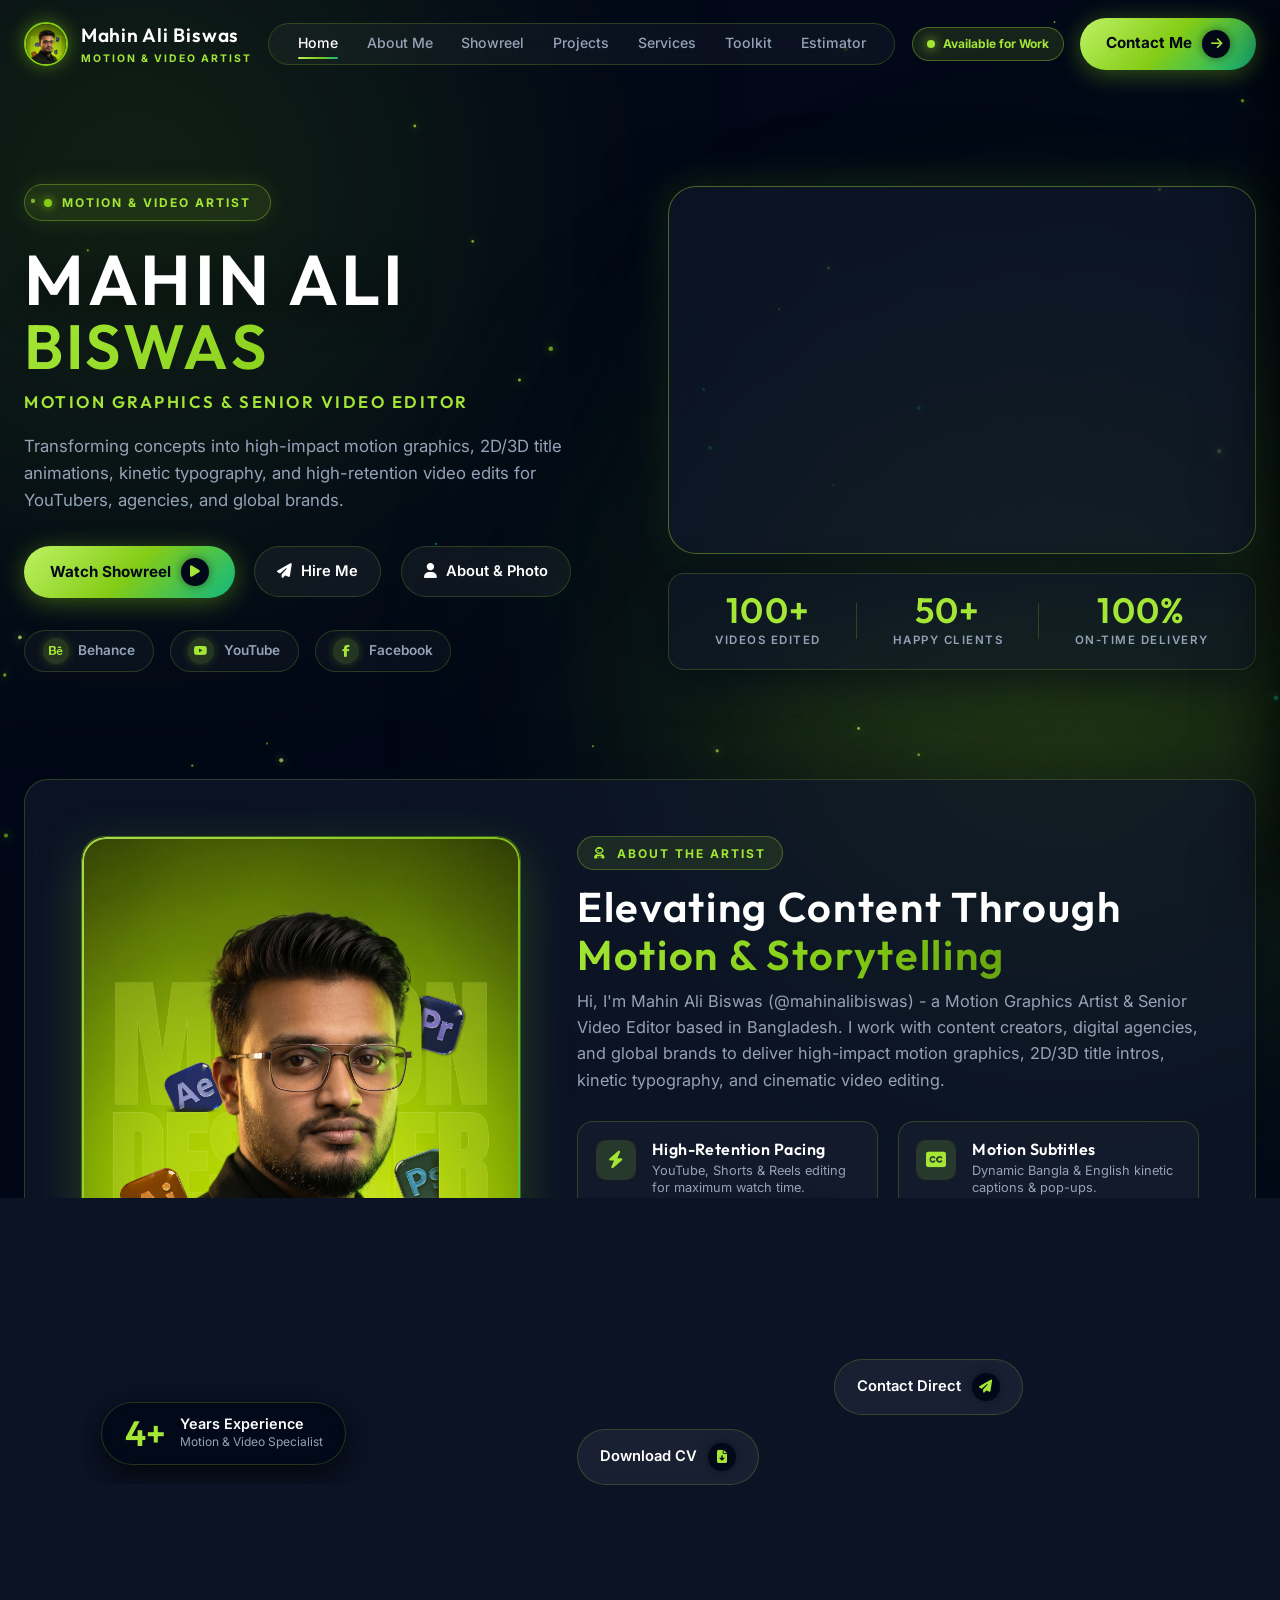
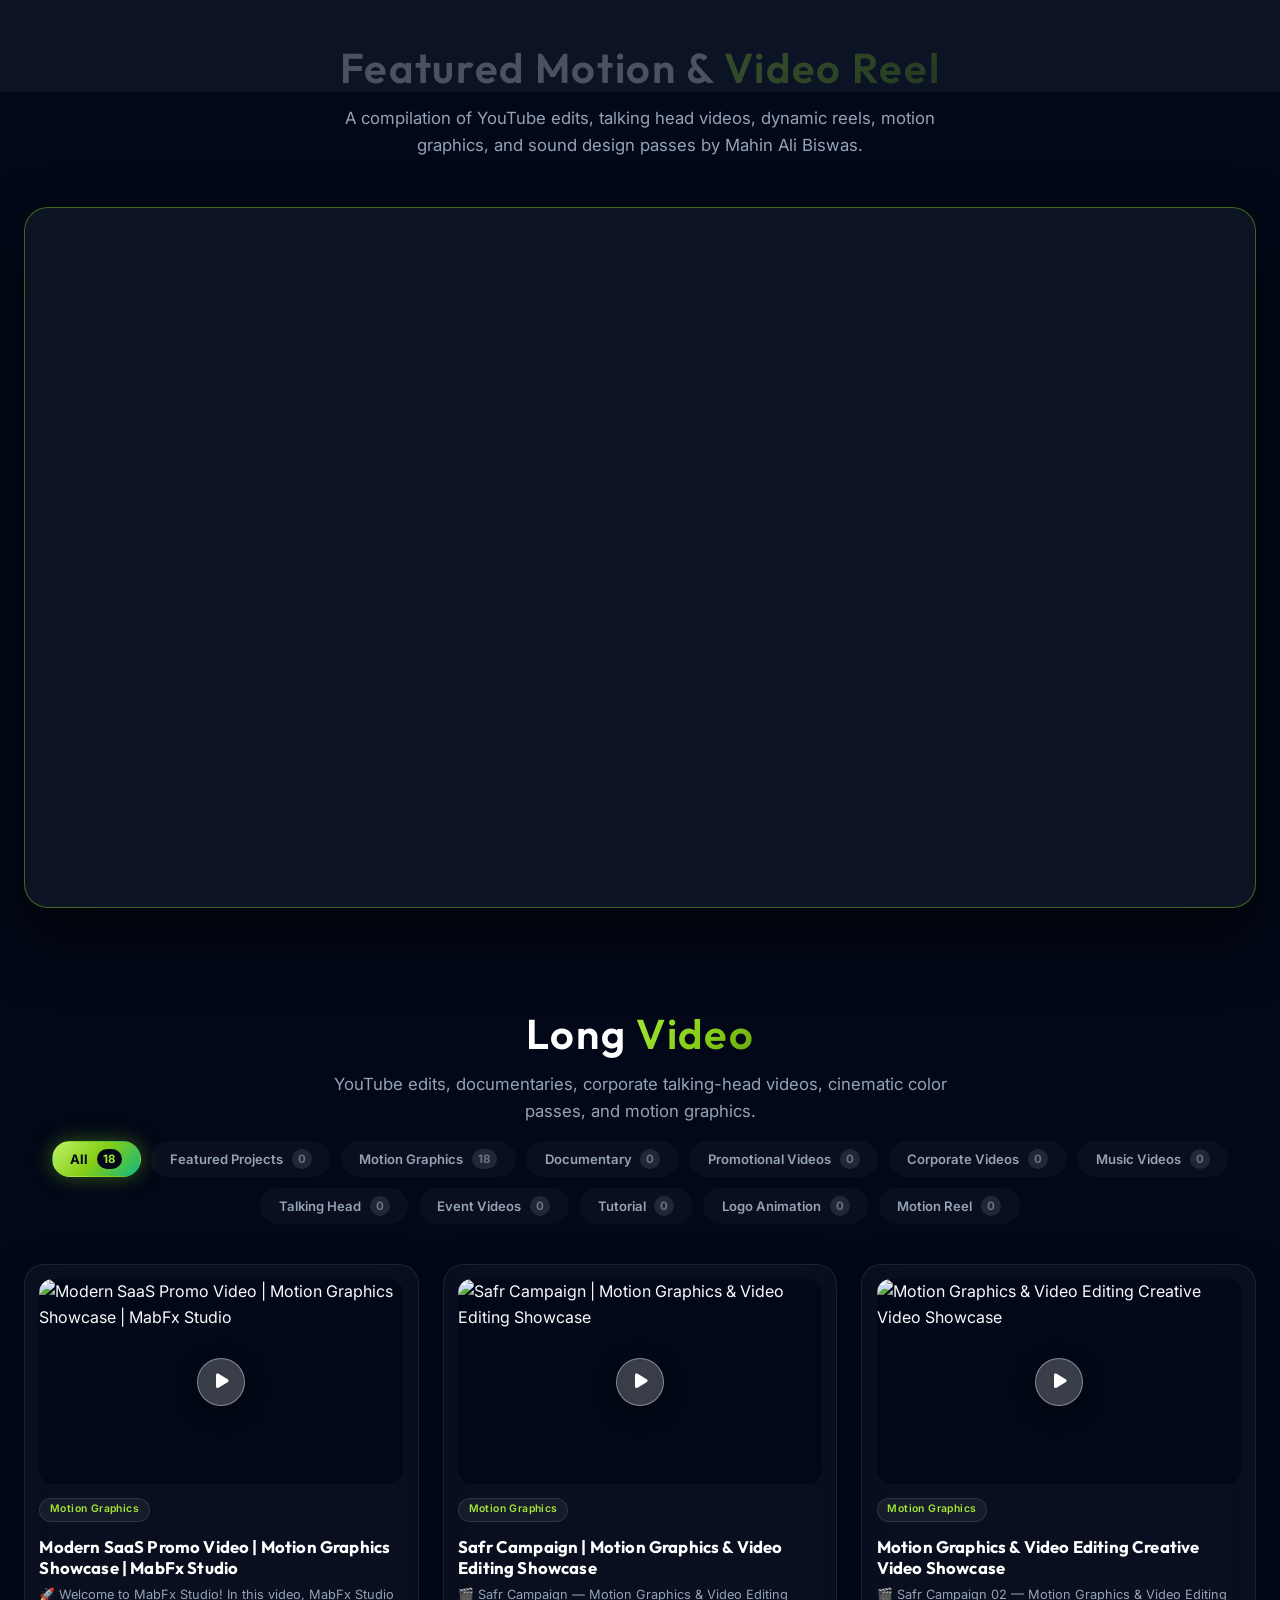
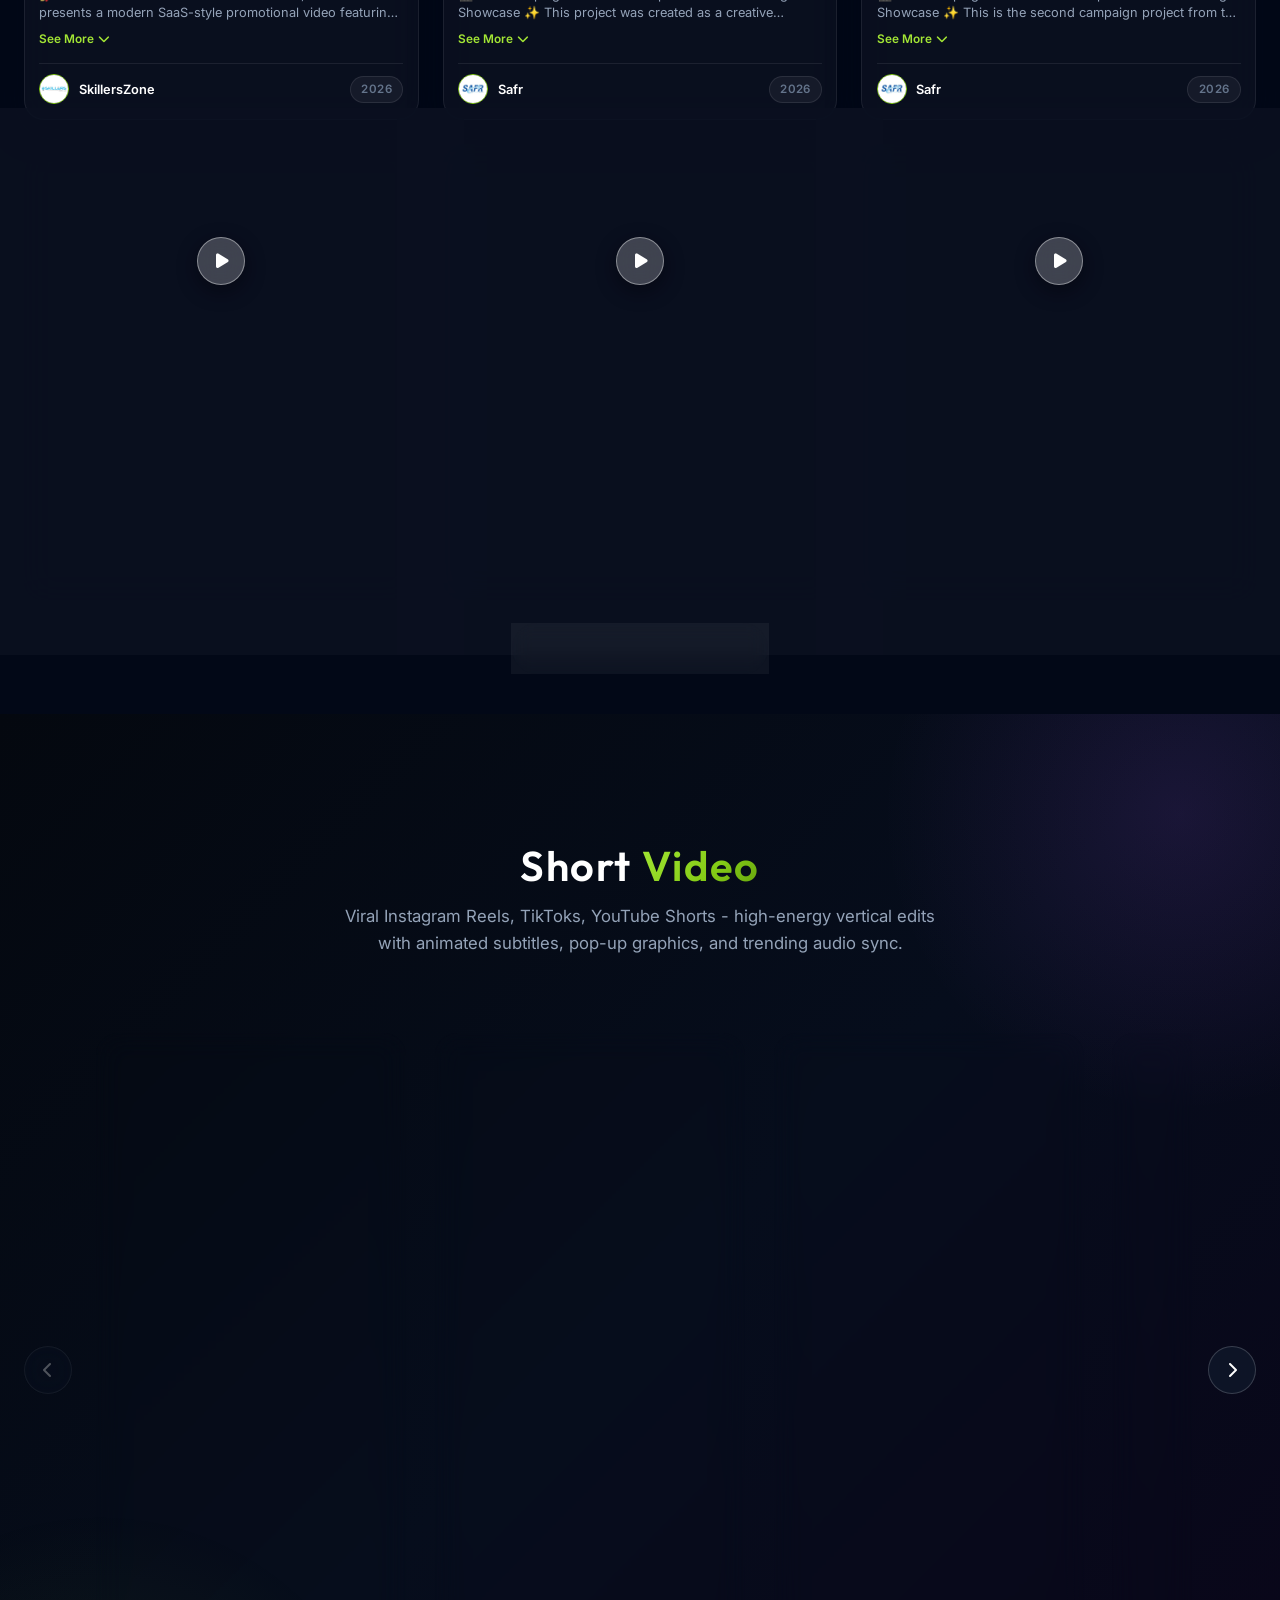
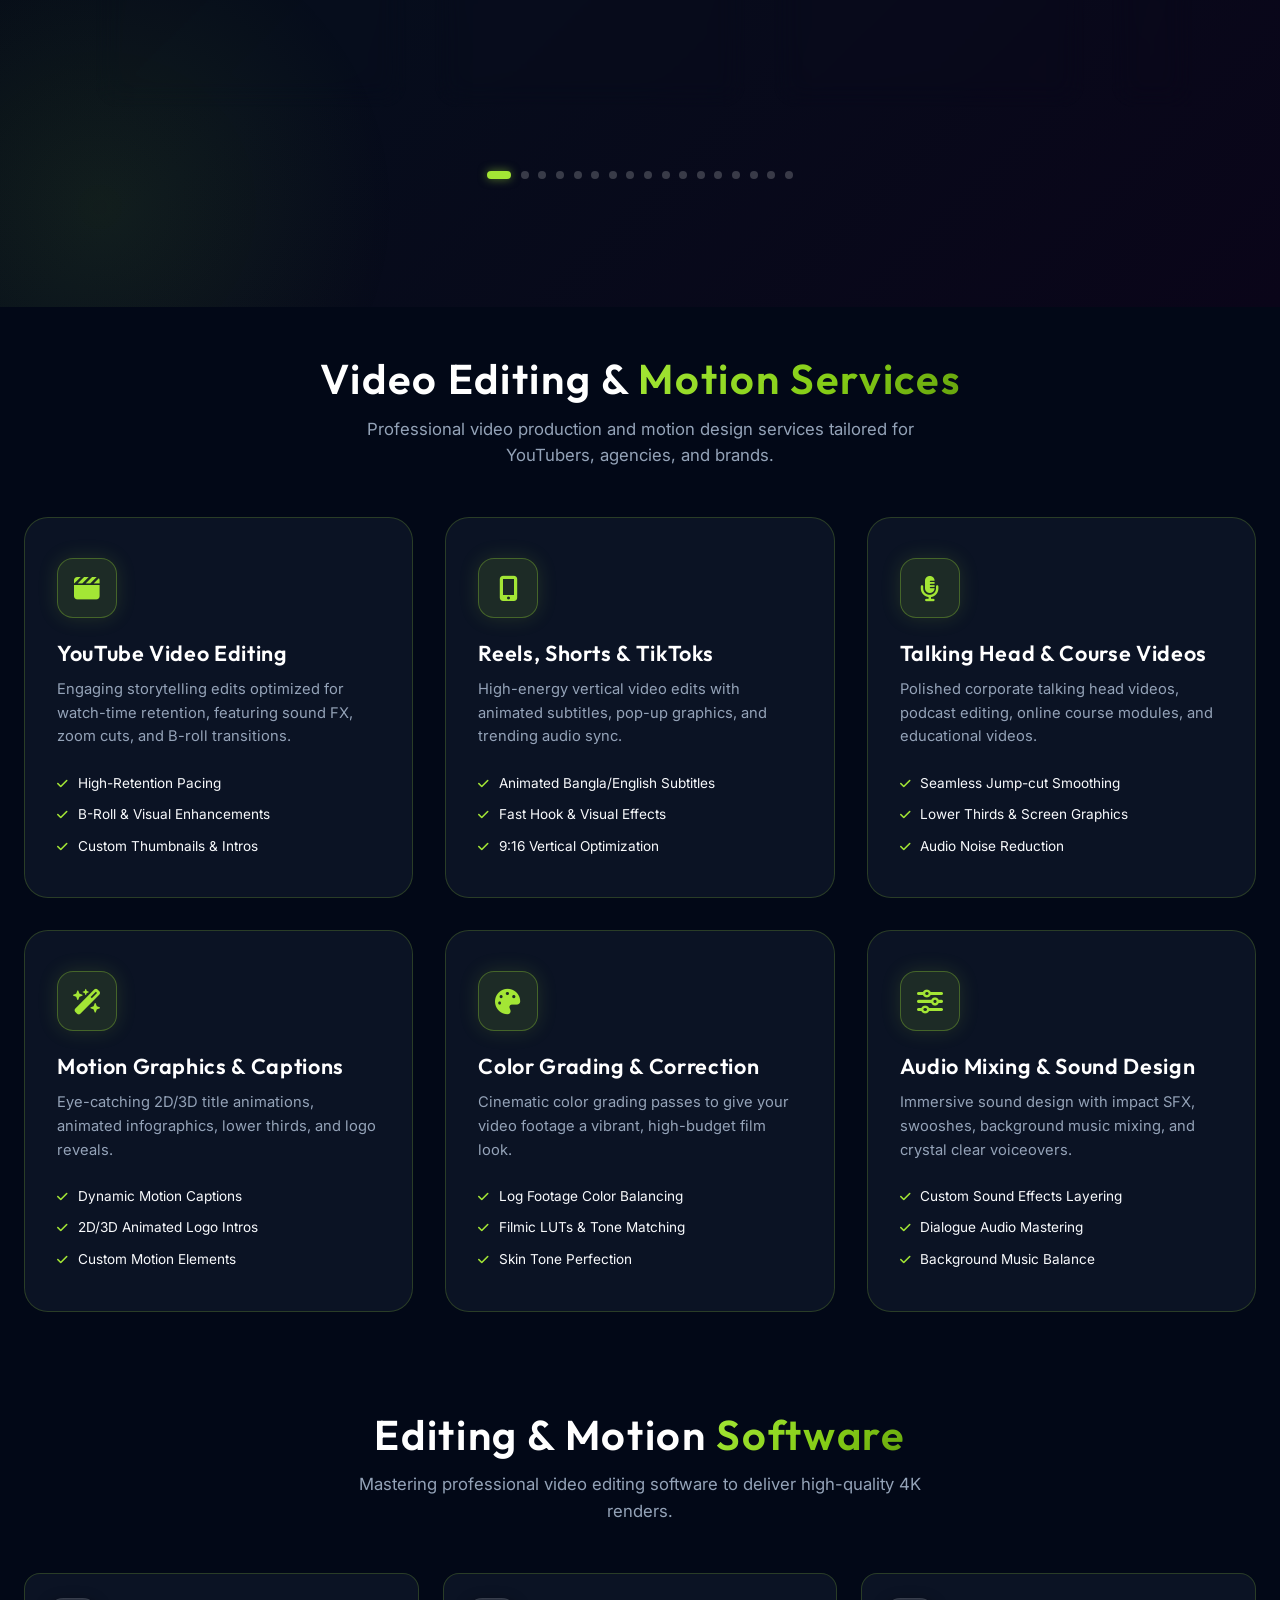
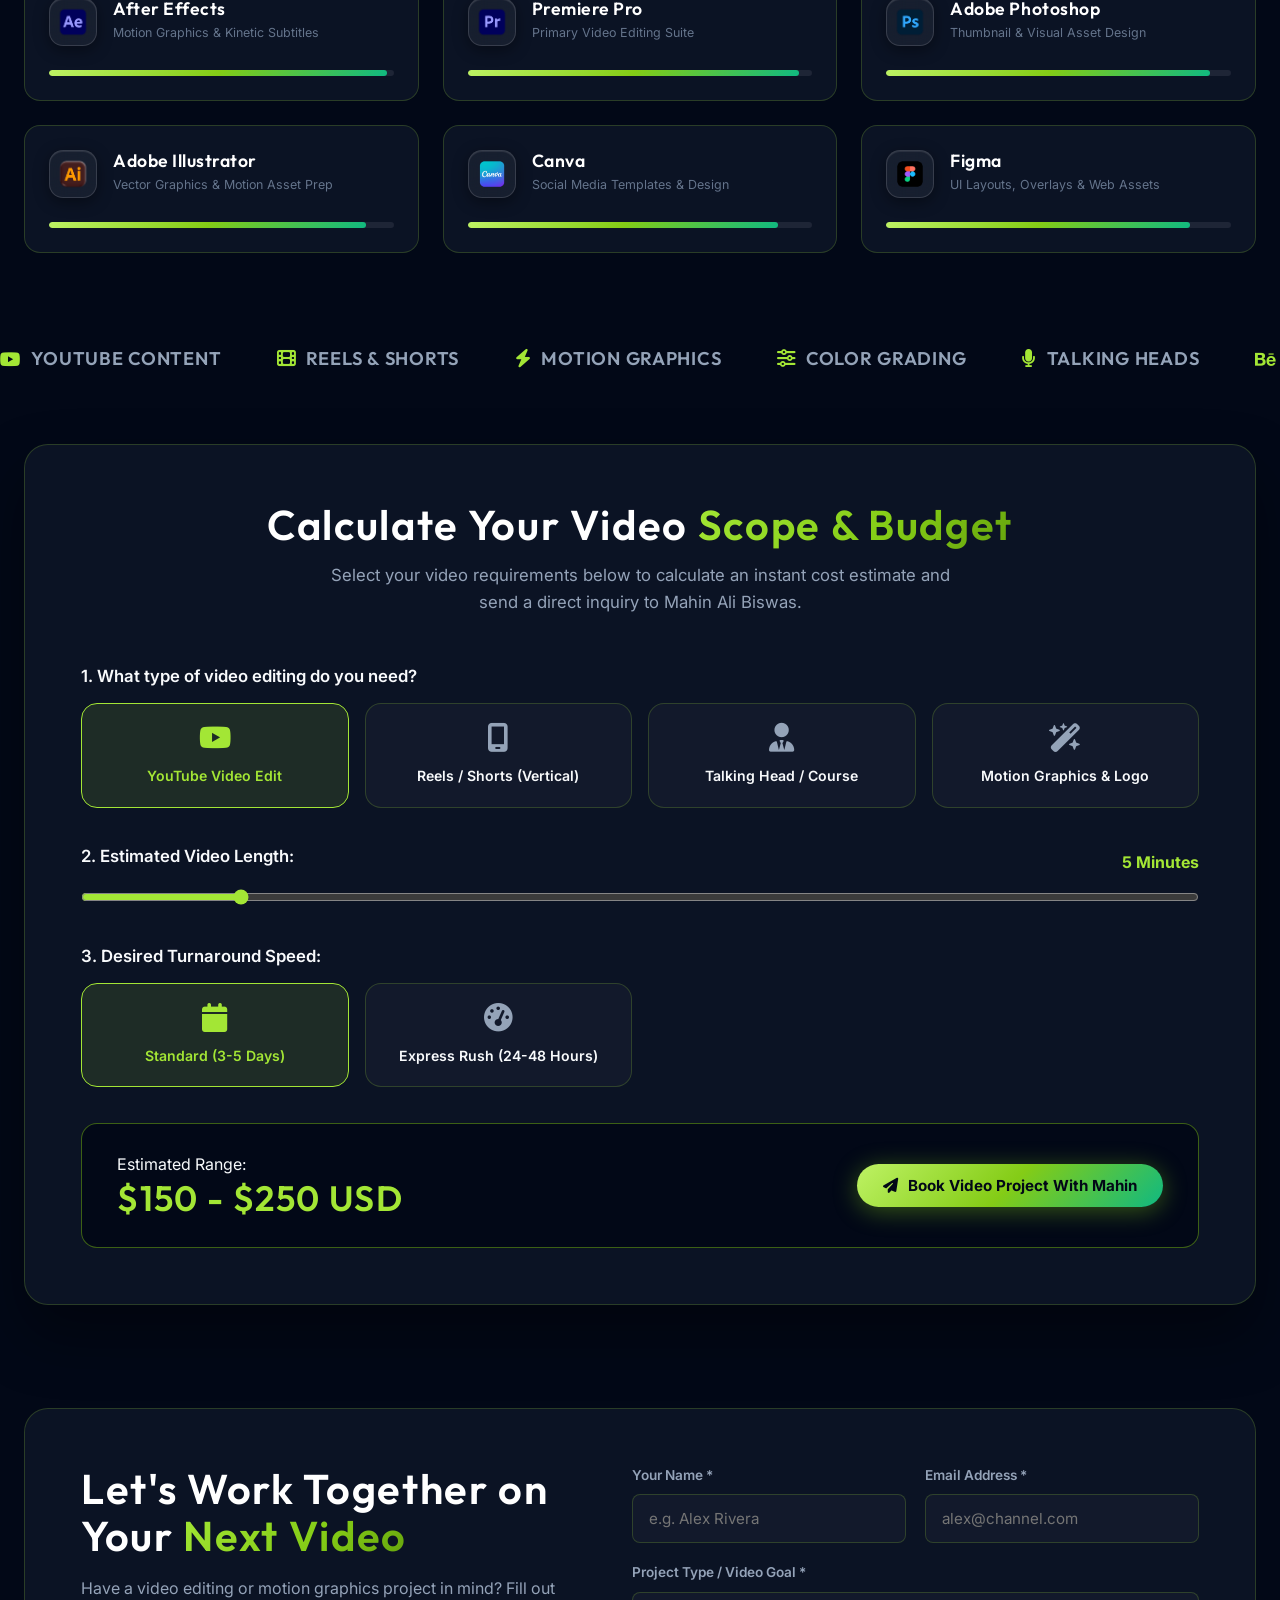
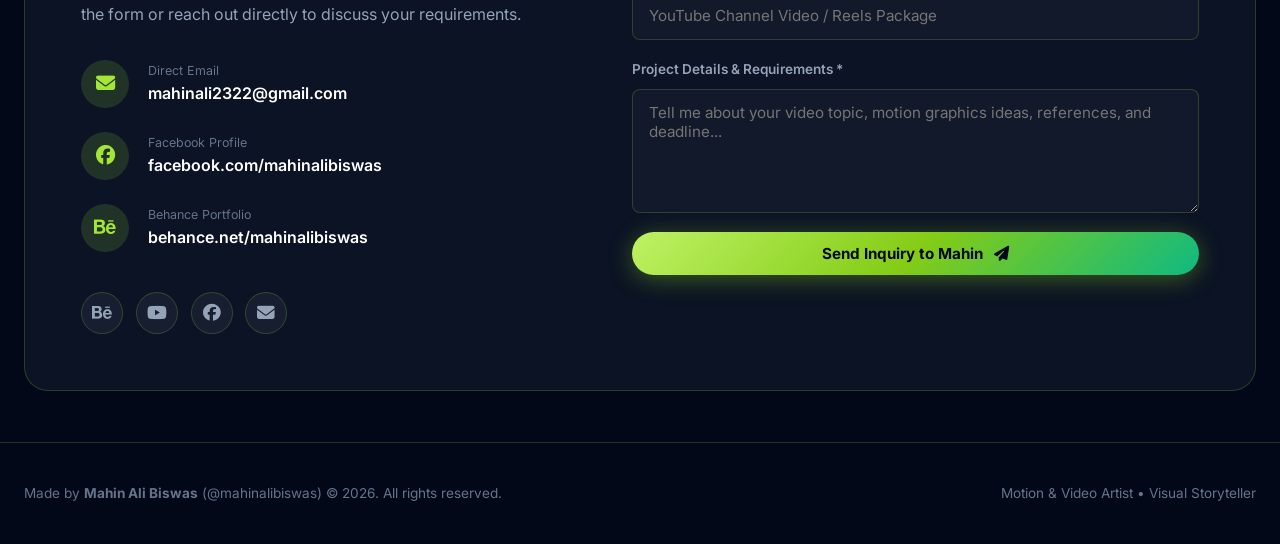
==== commit 1d060334: "Optimize video hover speed with background pre-warming and persistent player cache" ====
--- a/index.html
+++ b/index.html
@@ -13,11 +13,18 @@
     <link href="https://fonts.googleapis.com/css2?family=Inter:wght@400;500;600;700;800&family=Outfit:wght@500;600;700;800;900&display=swap" rel="stylesheet">
     <link href="https://api.fontshare.com/v2/css?f[]=nohemi@700,800,600,500&display=swap" rel="stylesheet">
     
+    <!-- Fast Video & Stream CDNs Preconnect -->
+    <link rel="preconnect" href="https://www.youtube.com">
+    <link rel="preconnect" href="https://www.google.com">
+    <link rel="preconnect" href="https://i.ytimg.com">
+    <link rel="dns-prefetch" href="https://www.youtube.com">
+    <link rel="dns-prefetch" href="https://i.ytimg.com">
+
     <!-- Icons -->
     <link rel="stylesheet" href="https://cdnjs.cloudflare.com/ajax/libs/font-awesome/6.4.0/css/all.min.css">
 
     <!-- Custom CSS -->
-    <link rel="stylesheet" href="css/styles.css?v=97.0">
+    <link rel="stylesheet" href="css/styles.css?v=98.0">
 
     <!-- Force Always Scroll to Top on Page Load / Reload -->
     <script>
@@ -1189,11 +1196,11 @@
     <div class="toast-container" id="toastContainer"></div>
 
     <!-- Site Data Store & Dynamic Renderer -->
-    <script src="js/siteData.js?v=97.0"></script>
-    <script src="js/siteRenderer.js?v=97.0"></script>
+    <script src="js/siteData.js?v=98.0"></script>
+    <script src="js/siteRenderer.js?v=98.0"></script>
     <!-- Smooth Momentum Scroll Engine (Lenis) -->
     <script src="https://cdn.jsdelivr.net/npm/lenis@1.1.18/dist/lenis.min.js"></script>
     <!-- Custom JS -->
-    <script src="js/main.js?v=97.0"></script>
+    <script src="js/main.js?v=98.0"></script>
 </body>
 </html>
--- a/css/styles.css
+++ b/css/styles.css
@@ -4419,10 +4419,6 @@
 }
 
 /* Video rendered / inline playing: fade out poster image seamlessly */
-.work-card:hover .card-img,
-.card-media-frame:hover .card-img,
-.short-card:hover .short-card-img,
-.short-media-frame:hover .short-card-img,
 .card-media-frame.video-rendered .card-img,
 .card-media-frame.inline-playing .card-img,
 .short-media-frame.video-rendered .short-card-img,
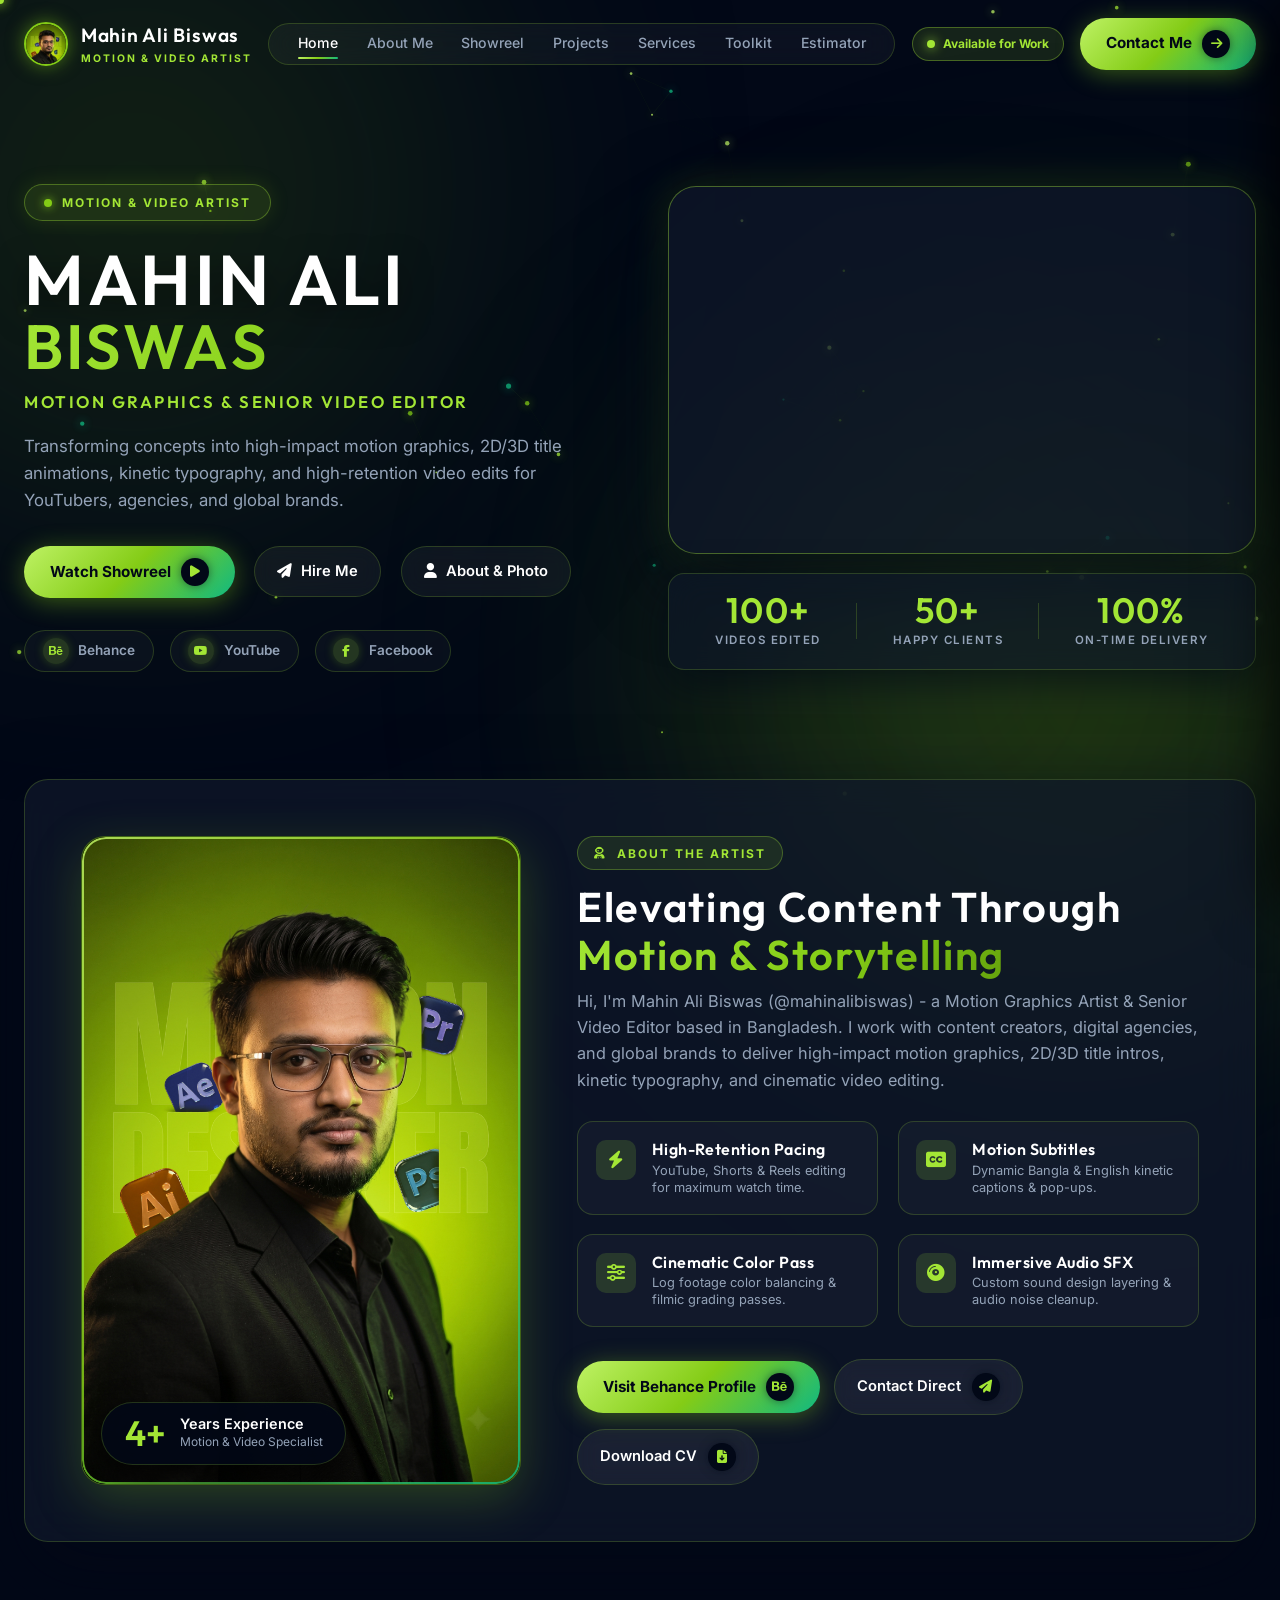
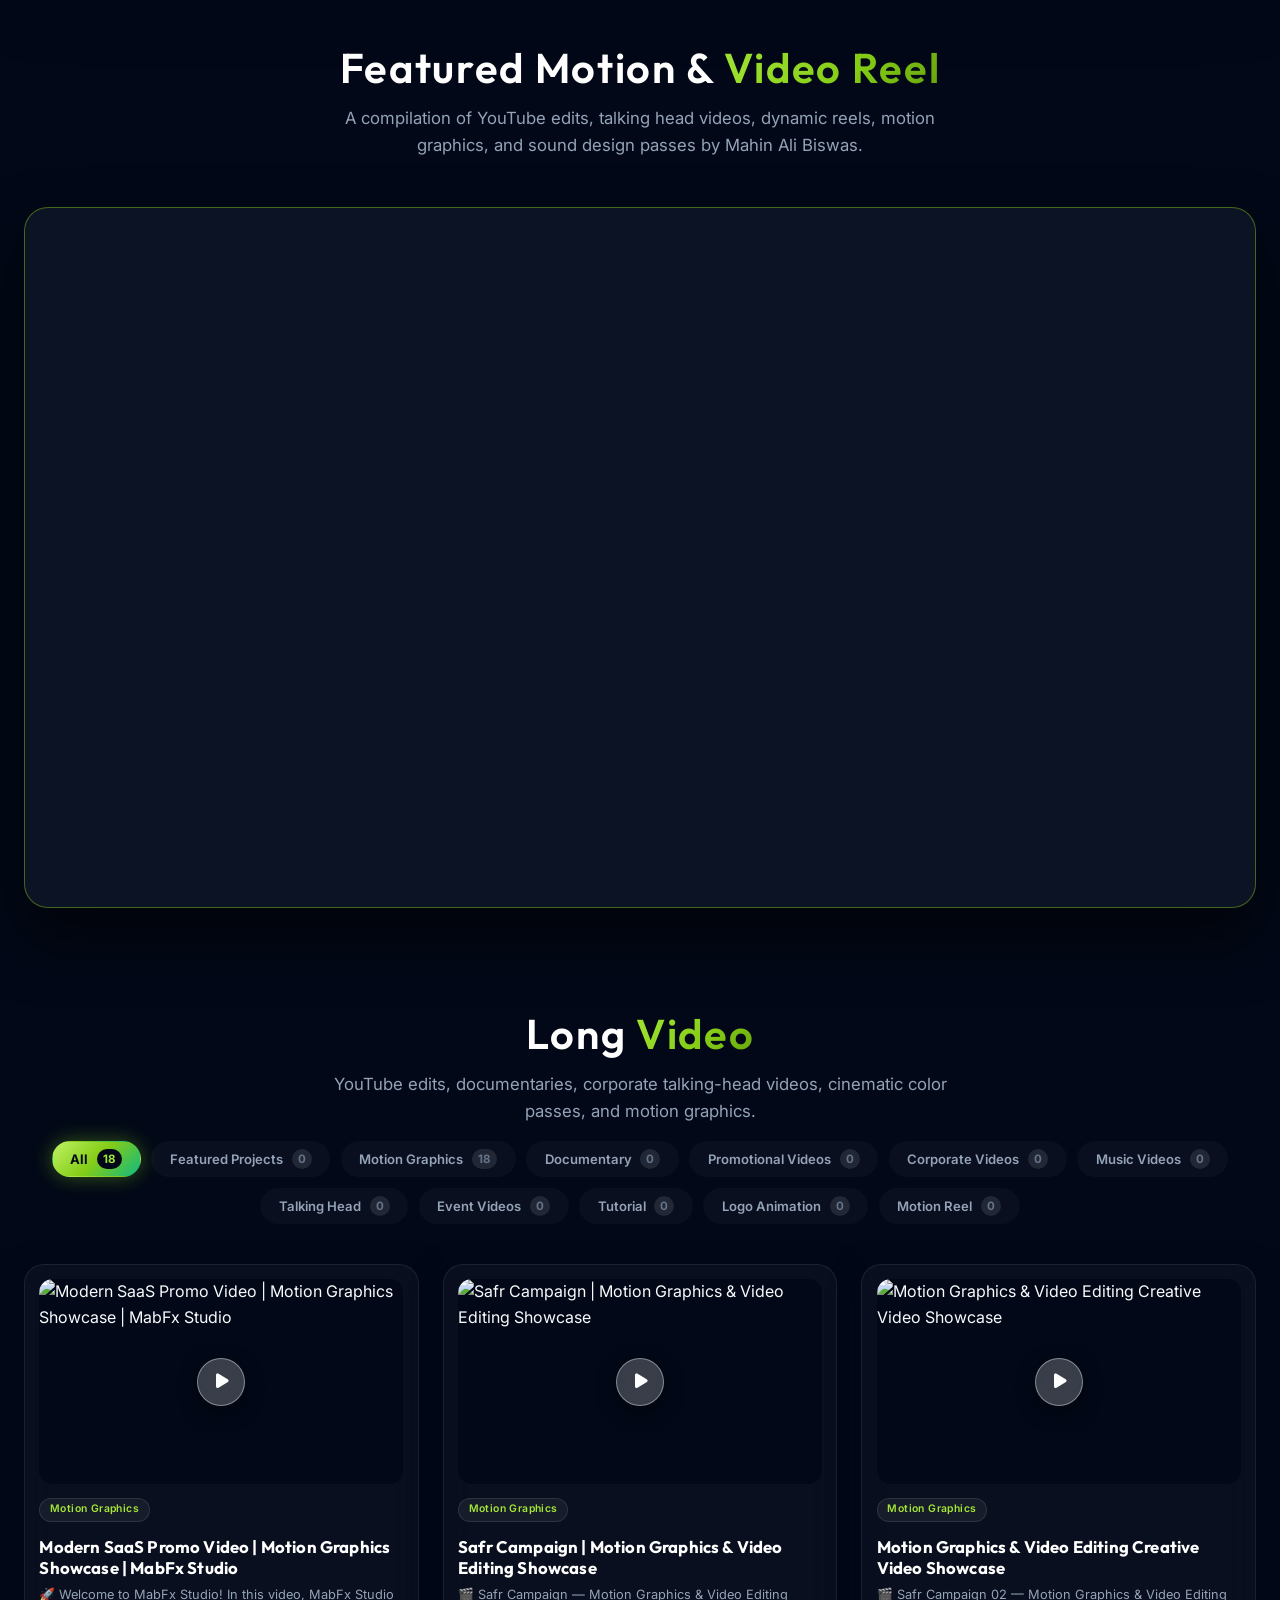
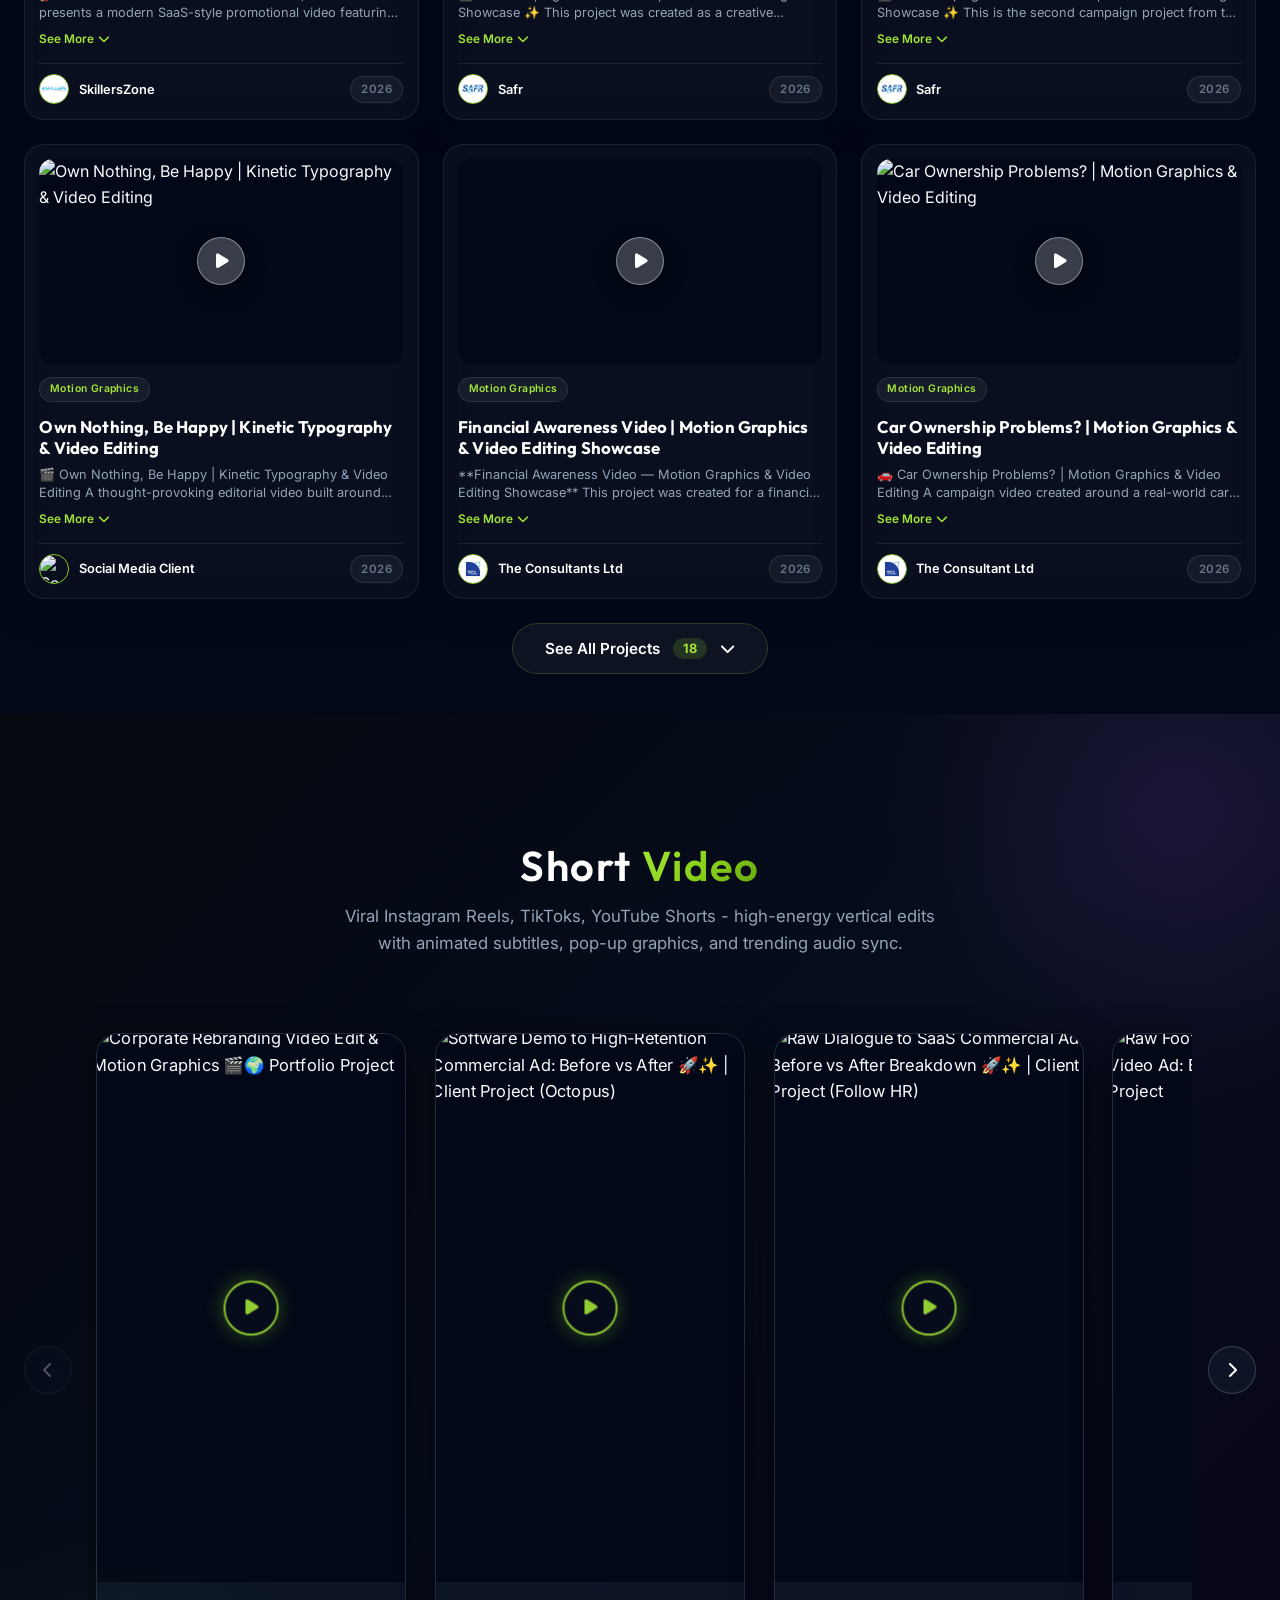
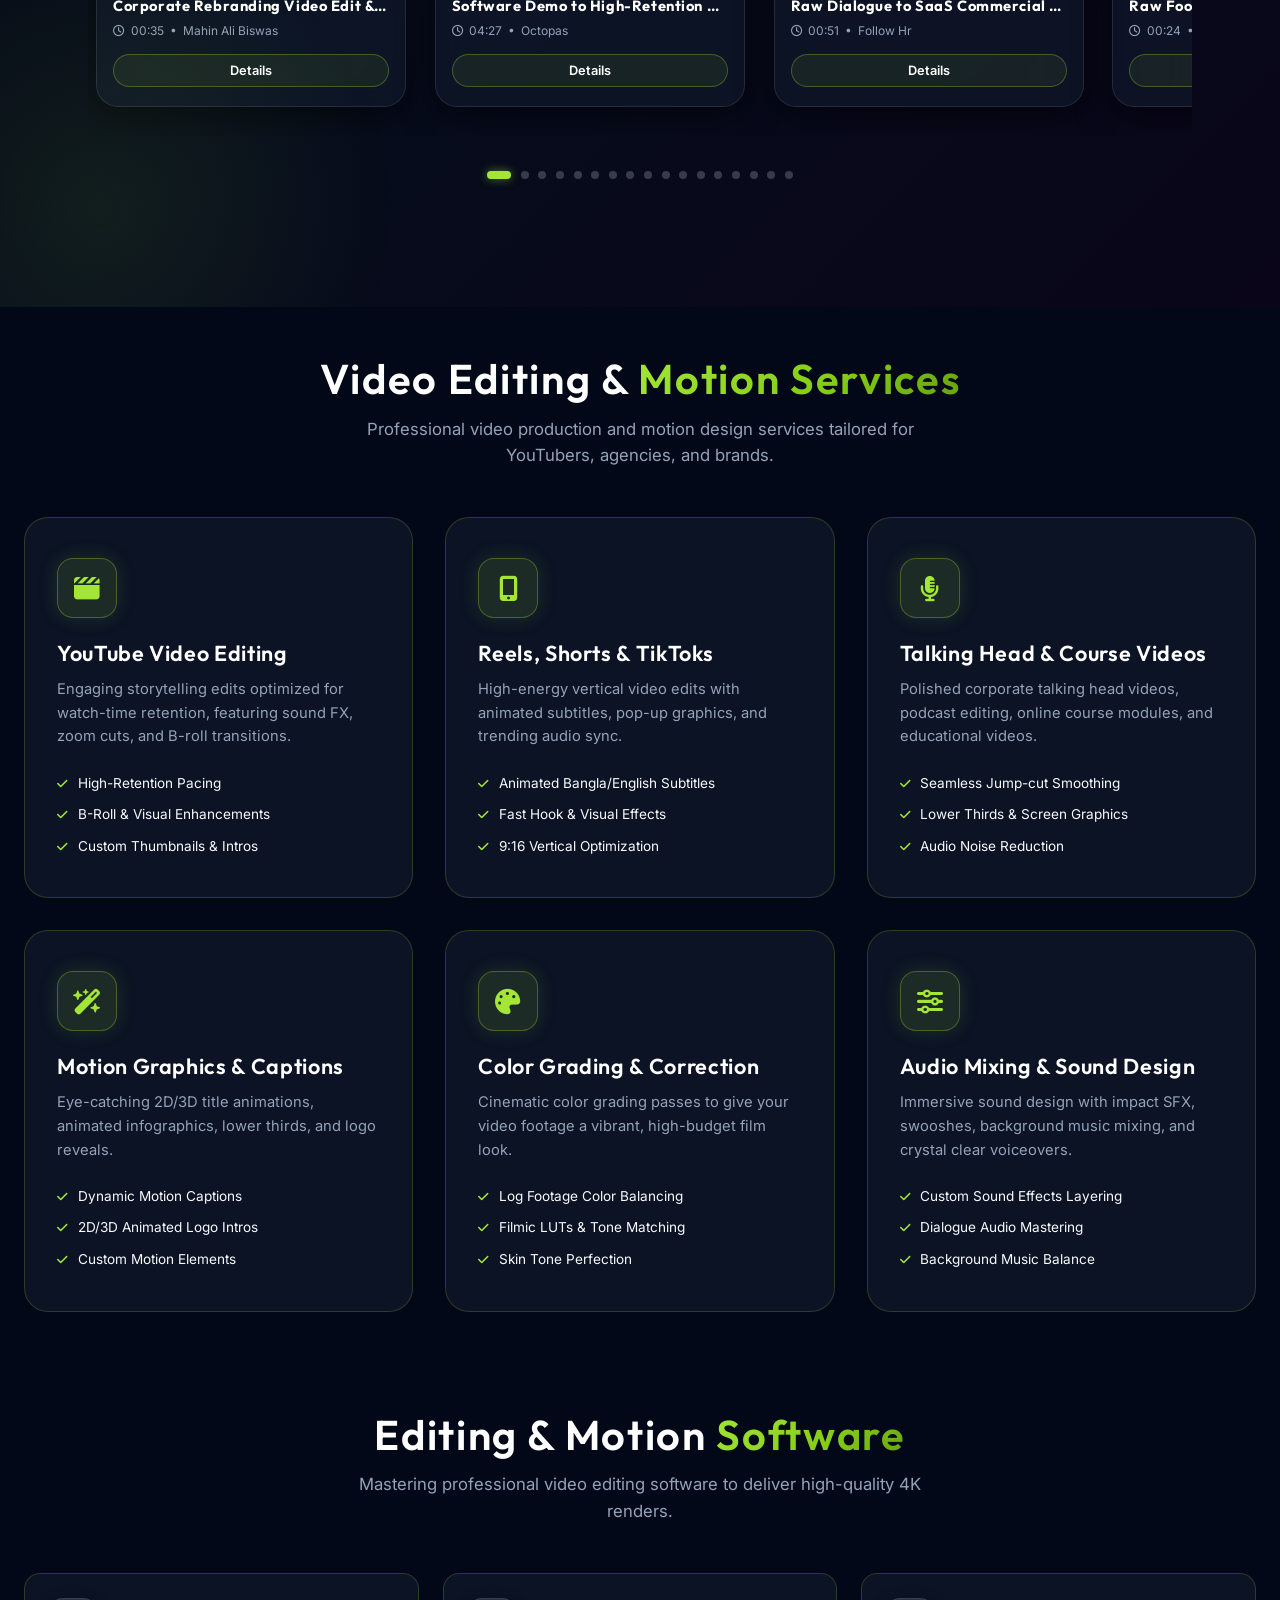
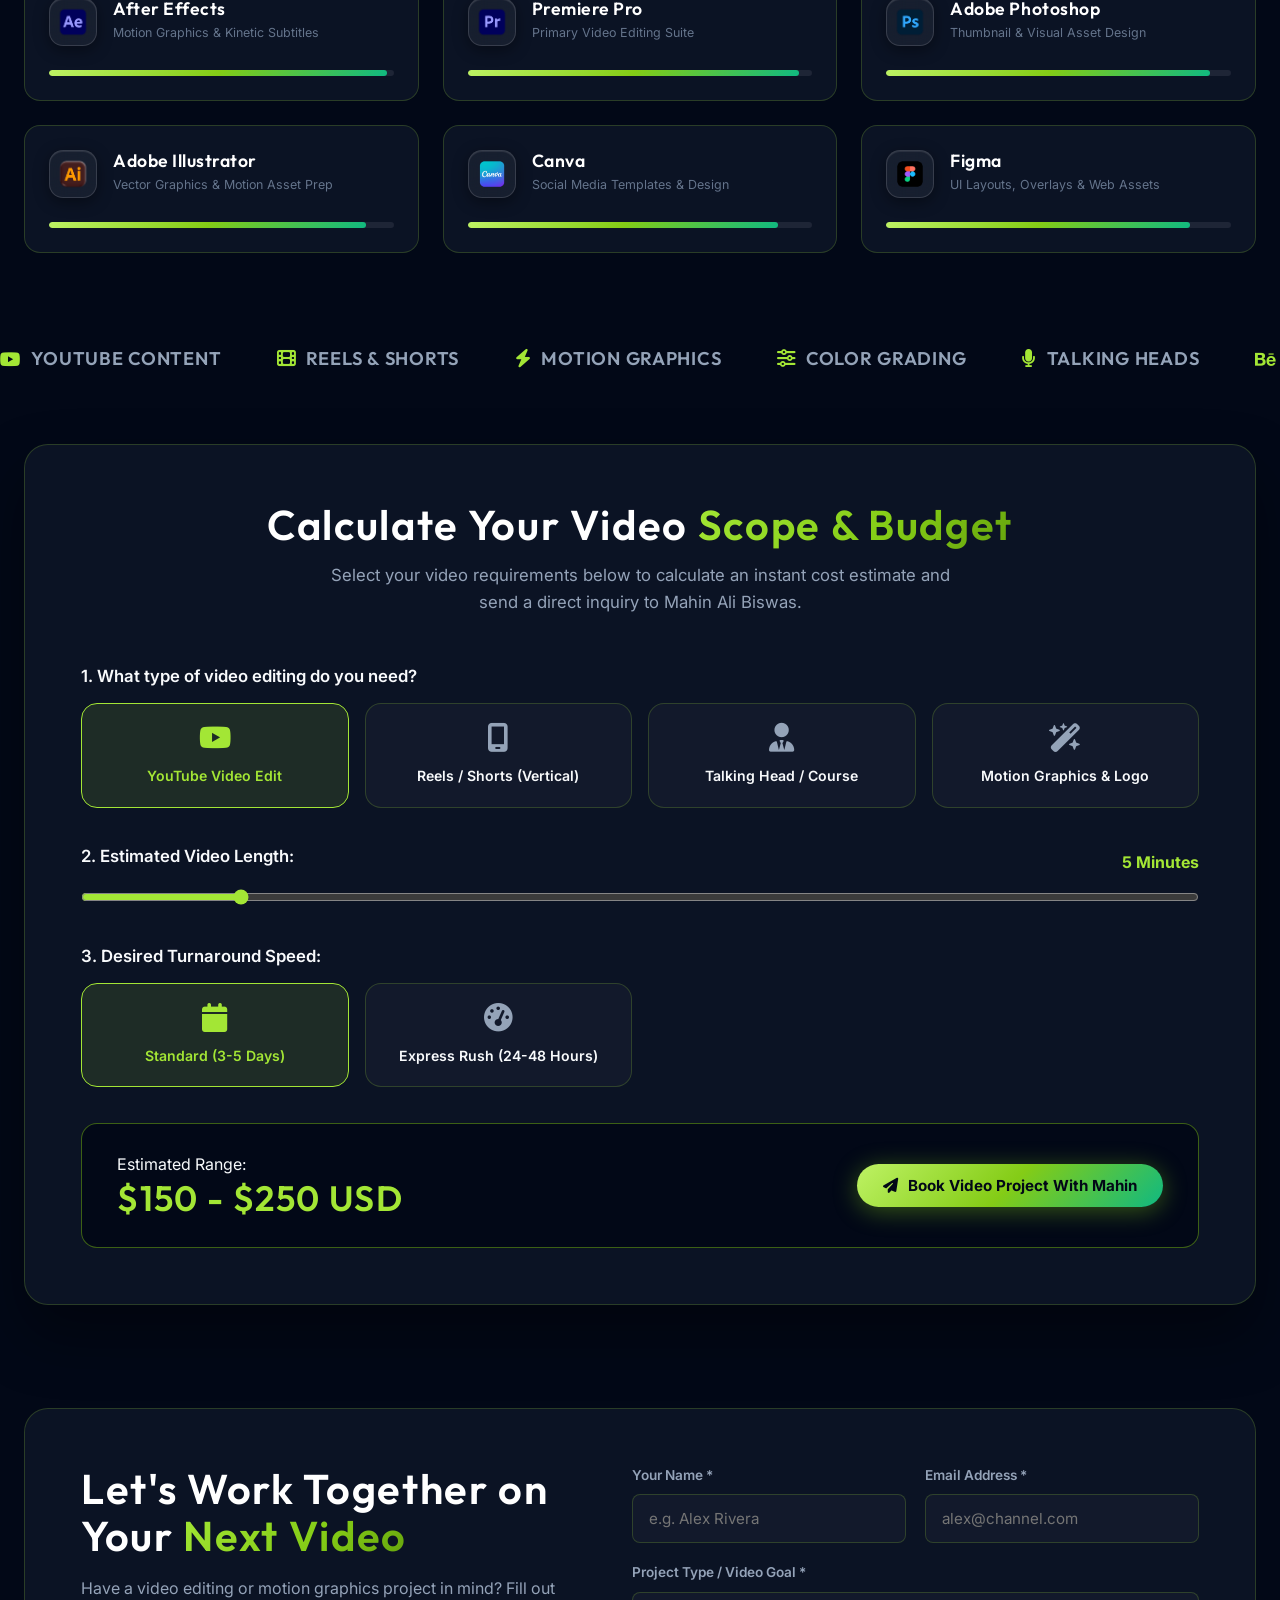
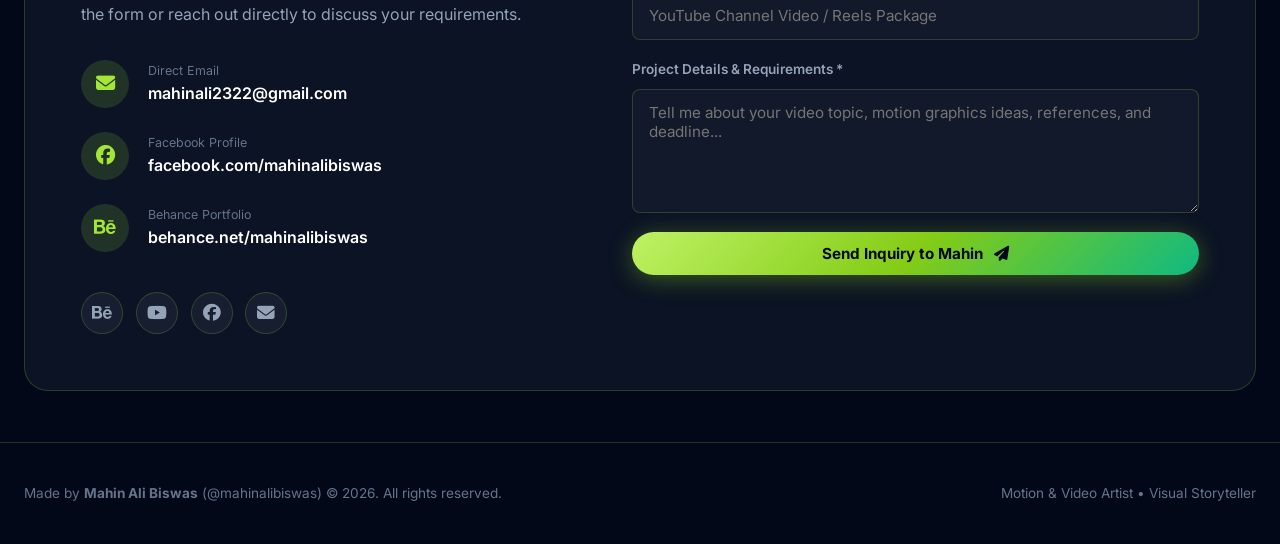
==== commit 57c41b02: "Disable and suppress YouTube closed captions (CC) across all video cards and modals" ====
--- a/index.html
+++ b/index.html
@@ -337,7 +337,7 @@
 
                 <div class="showreel-wrapper">
                     <div class="showreel-player-box" id="showreelPlayerBox">
-                        <iframe id="directShowreelIframe" src="https://www.youtube.com/embed/deQijHls--0?autoplay=1&mute=1&enablejsapi=1&playsinline=1&rel=0&modestbranding=1&loop=1&playlist=deQijHls--0" title="Featured Motion & Video Reel" loading="lazy" allow="accelerometer; autoplay; clipboard-write; encrypted-media; gyroscope; picture-in-picture; web-share" allowfullscreen style="width: 100%; height: 100%; border: none; border-radius: 16px;"></iframe>
+                        <iframe id="directShowreelIframe" src="https://www.youtube.com/embed/deQijHls--0?autoplay=1&mute=1&enablejsapi=1&playsinline=1&rel=0&modestbranding=1&loop=1&playlist=deQijHls--0&cc_load_policy=3&cc_lang_pref=none&iv_load_policy=3" title="Featured Motion & Video Reel" loading="lazy" allow="accelerometer; autoplay; clipboard-write; encrypted-media; gyroscope; picture-in-picture; web-share" allowfullscreen style="width: 100%; height: 100%; border: none; border-radius: 16px;"></iframe>
                     </div>
                 </div>
             </div>
@@ -1196,11 +1196,11 @@
     <div class="toast-container" id="toastContainer"></div>
 
     <!-- Site Data Store & Dynamic Renderer -->
-    <script src="js/siteData.js?v=98.0"></script>
-    <script src="js/siteRenderer.js?v=98.0"></script>
+    <script src="js/siteData.js?v=99.0"></script>
+    <script src="js/siteRenderer.js?v=99.0"></script>
     <!-- Smooth Momentum Scroll Engine (Lenis) -->
     <script src="https://cdn.jsdelivr.net/npm/lenis@1.1.18/dist/lenis.min.js"></script>
     <!-- Custom JS -->
-    <script src="js/main.js?v=98.0"></script>
+    <script src="js/main.js?v=99.0"></script>
 </body>
 </html>
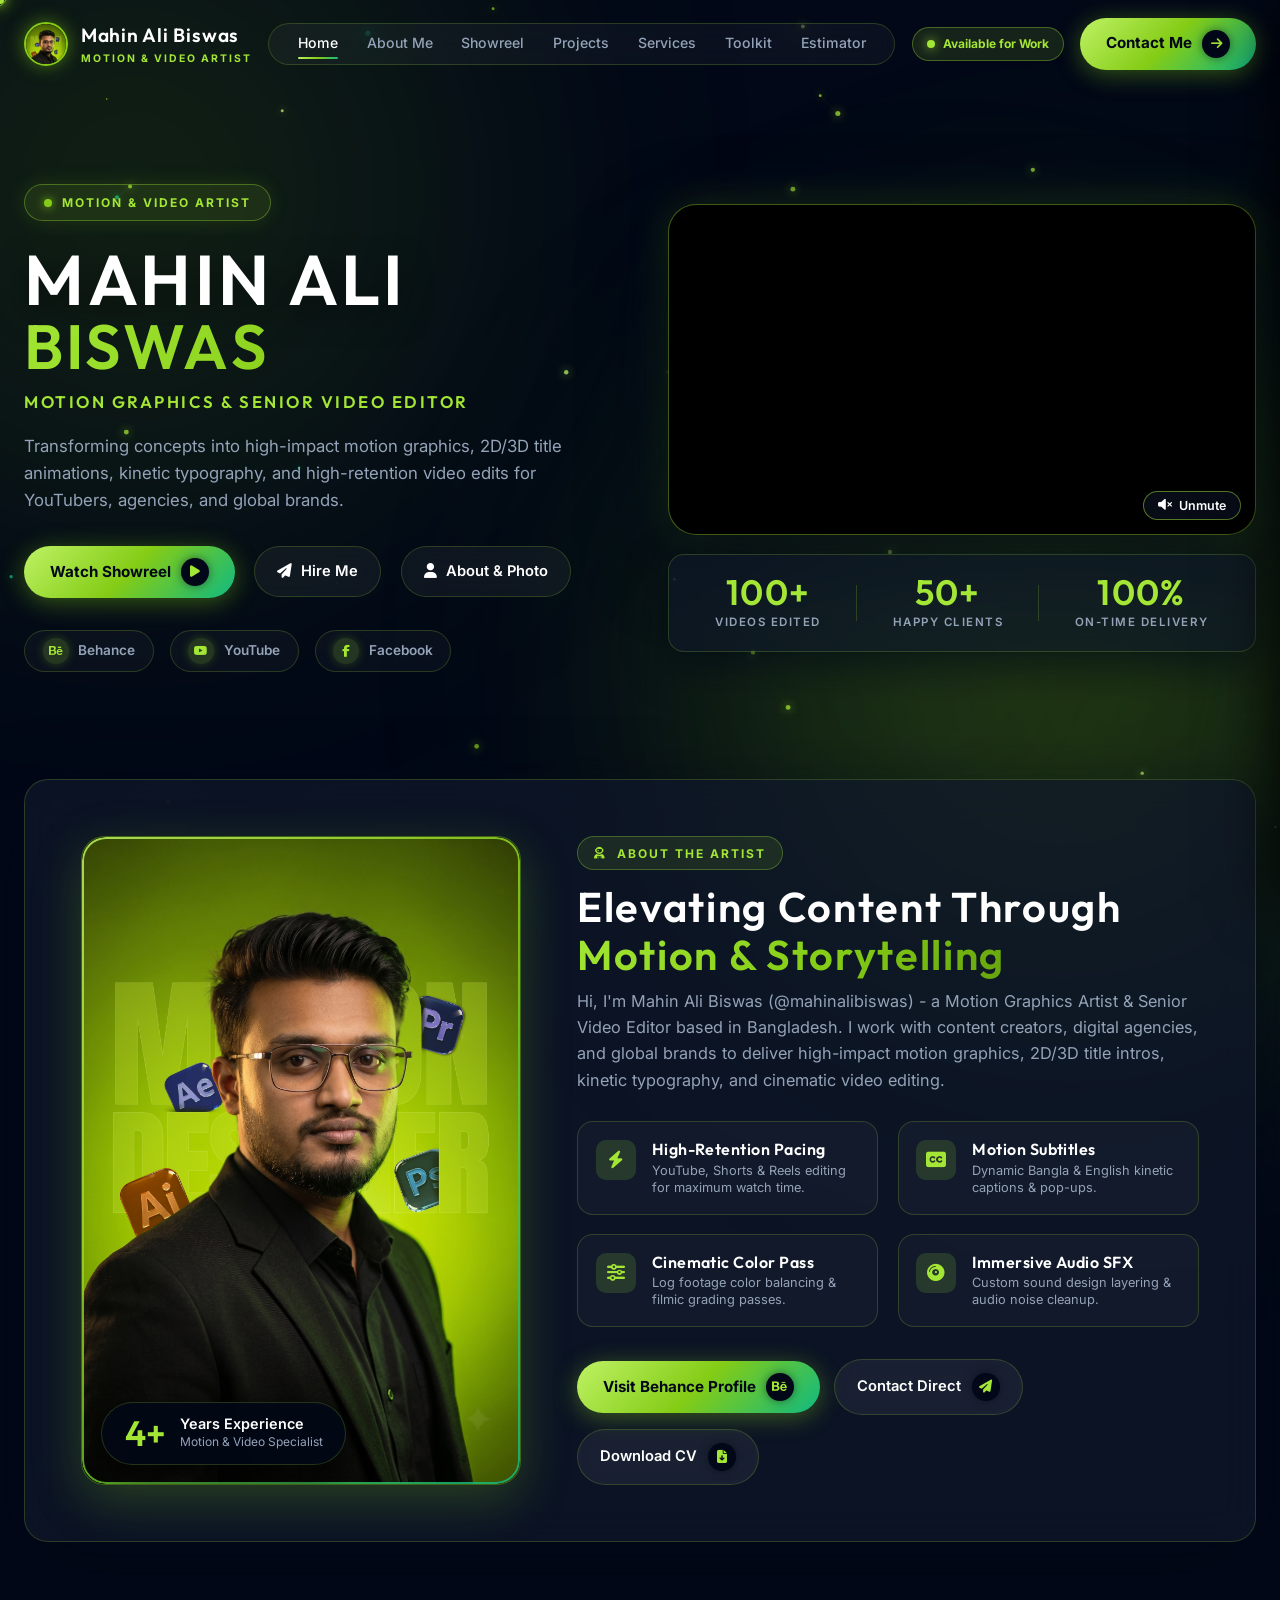
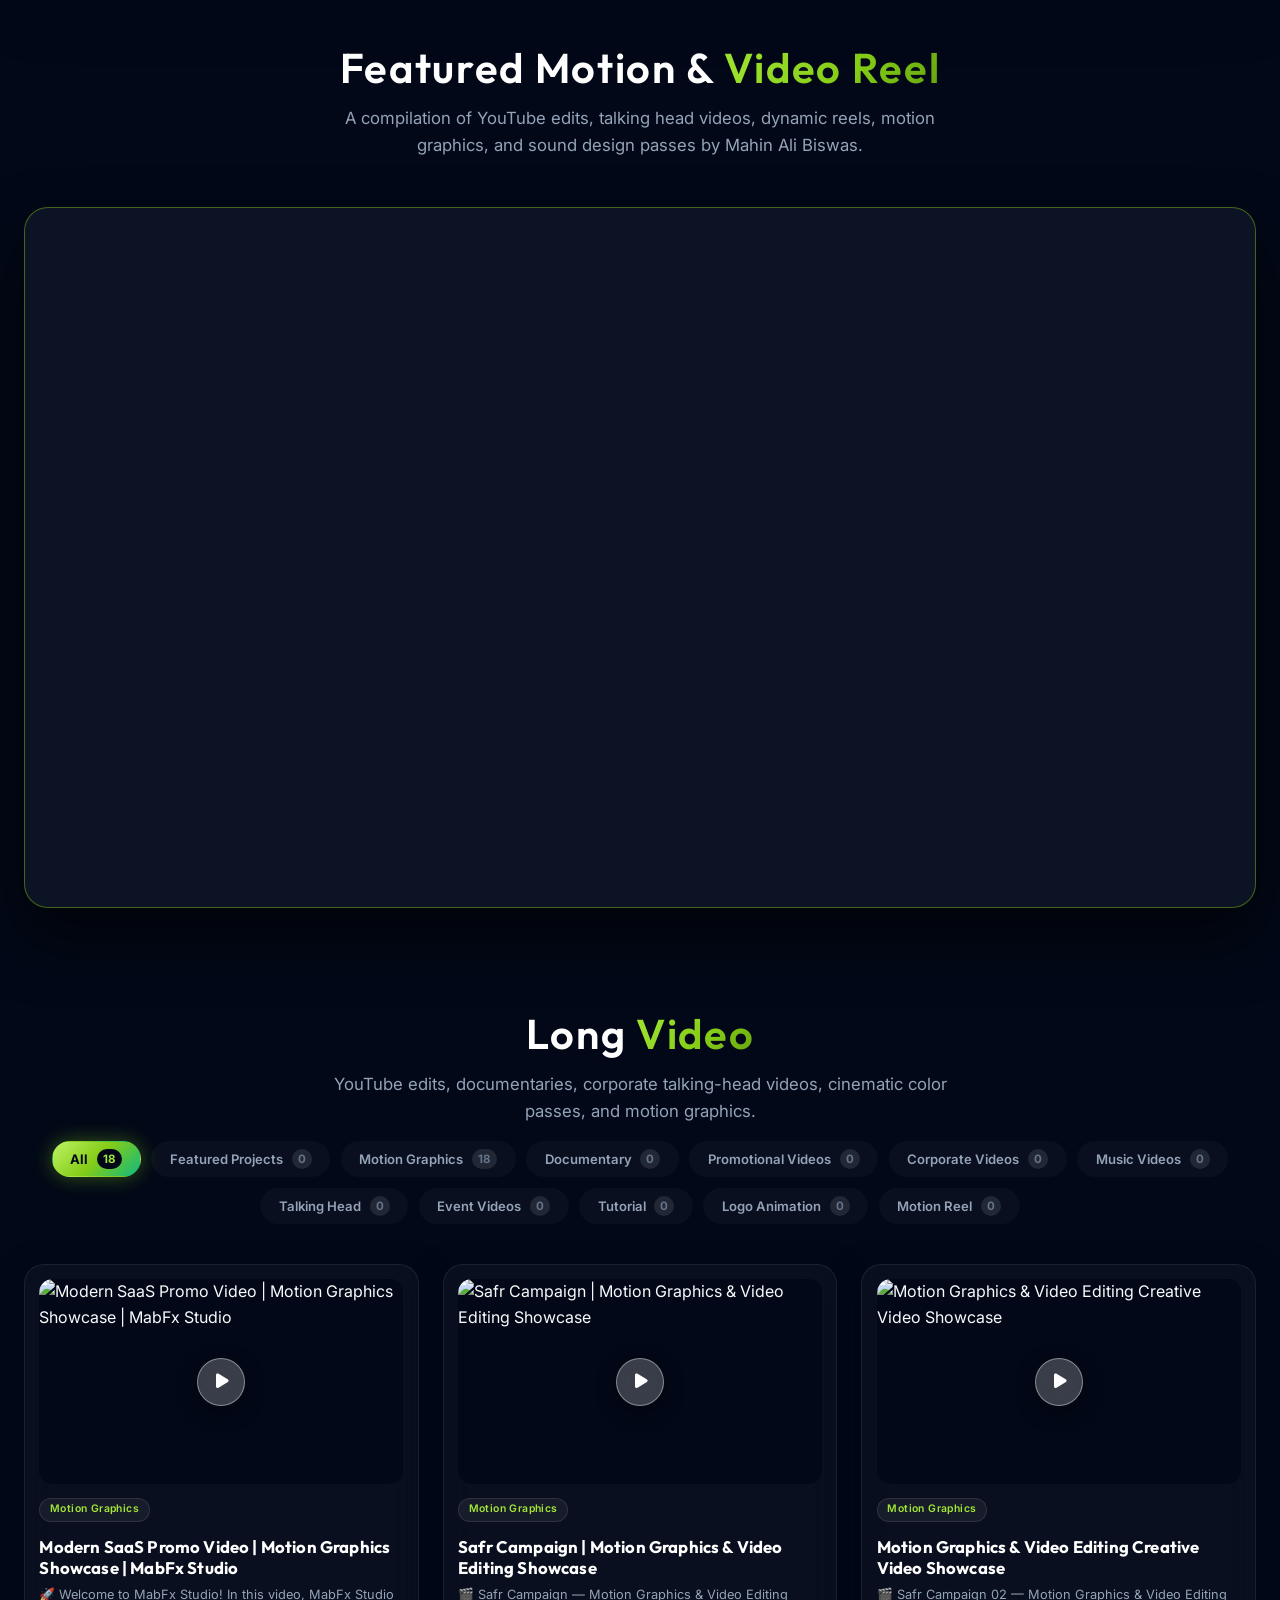
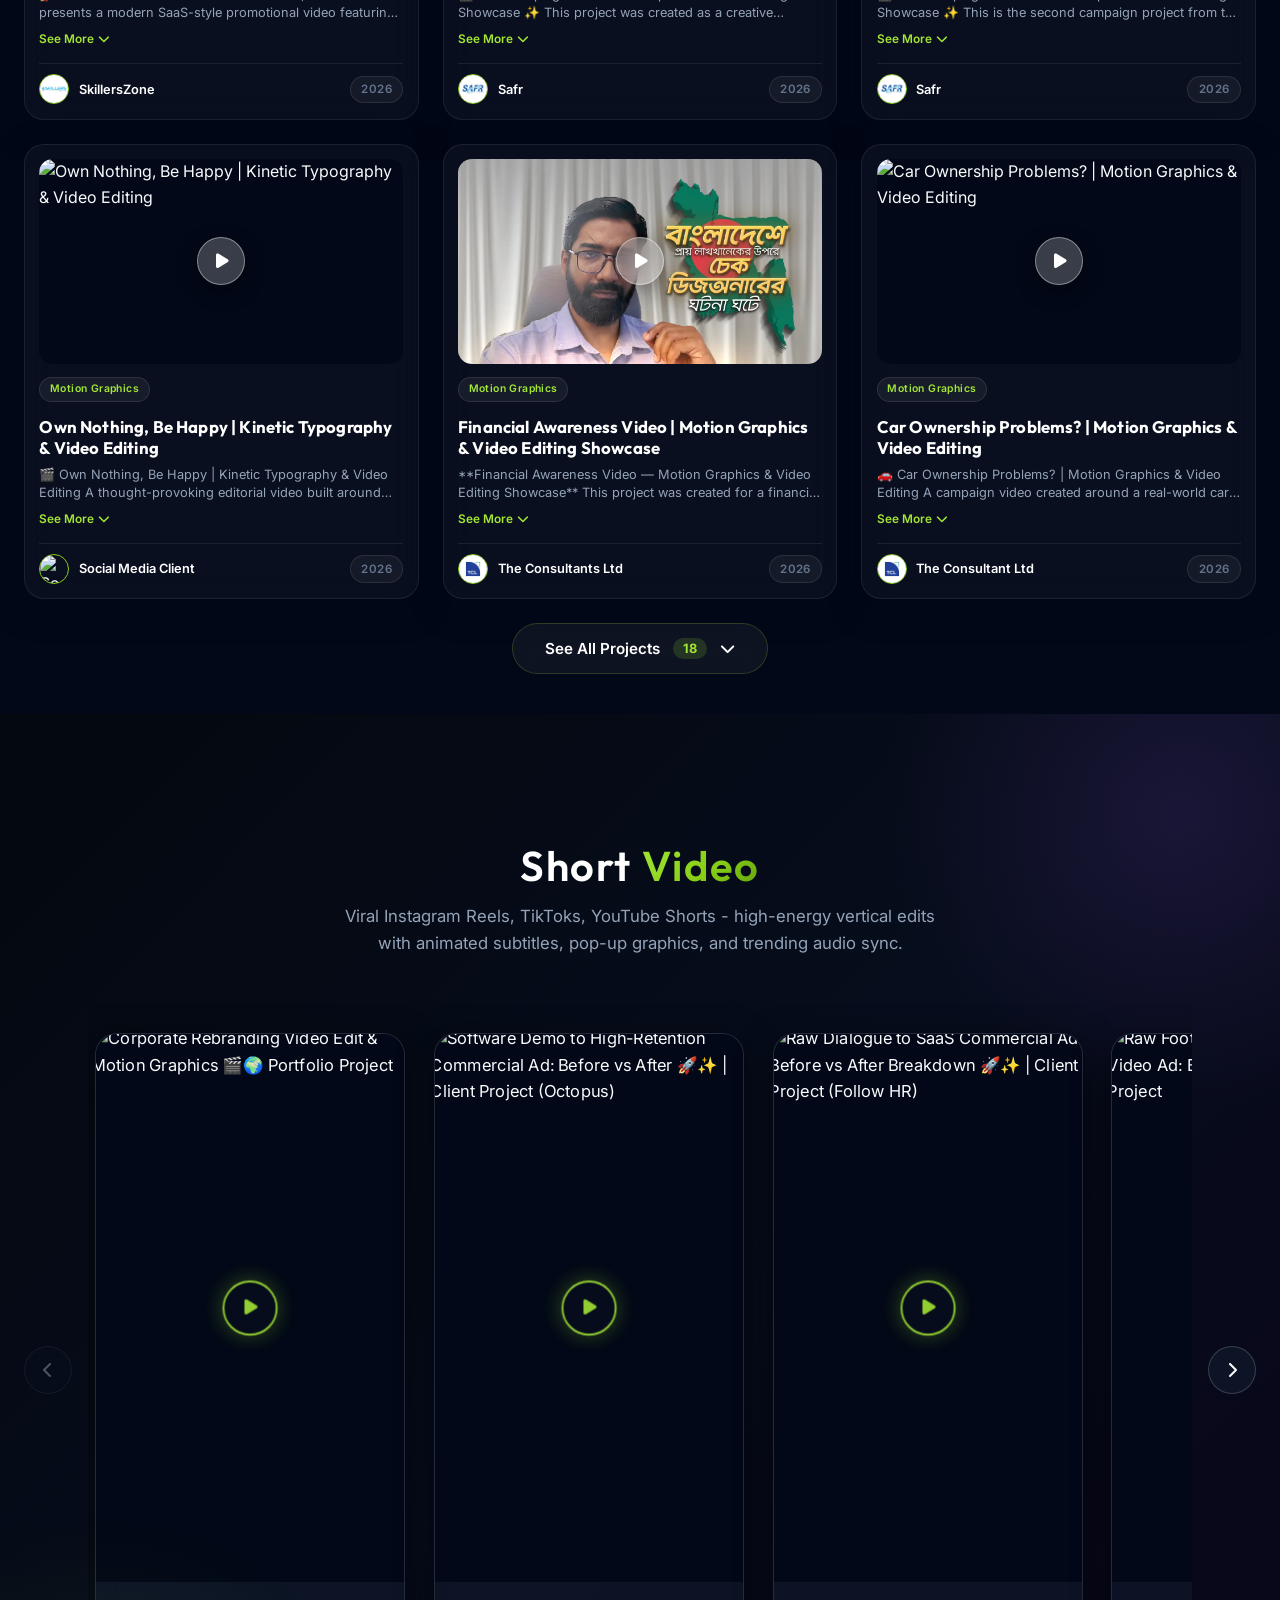
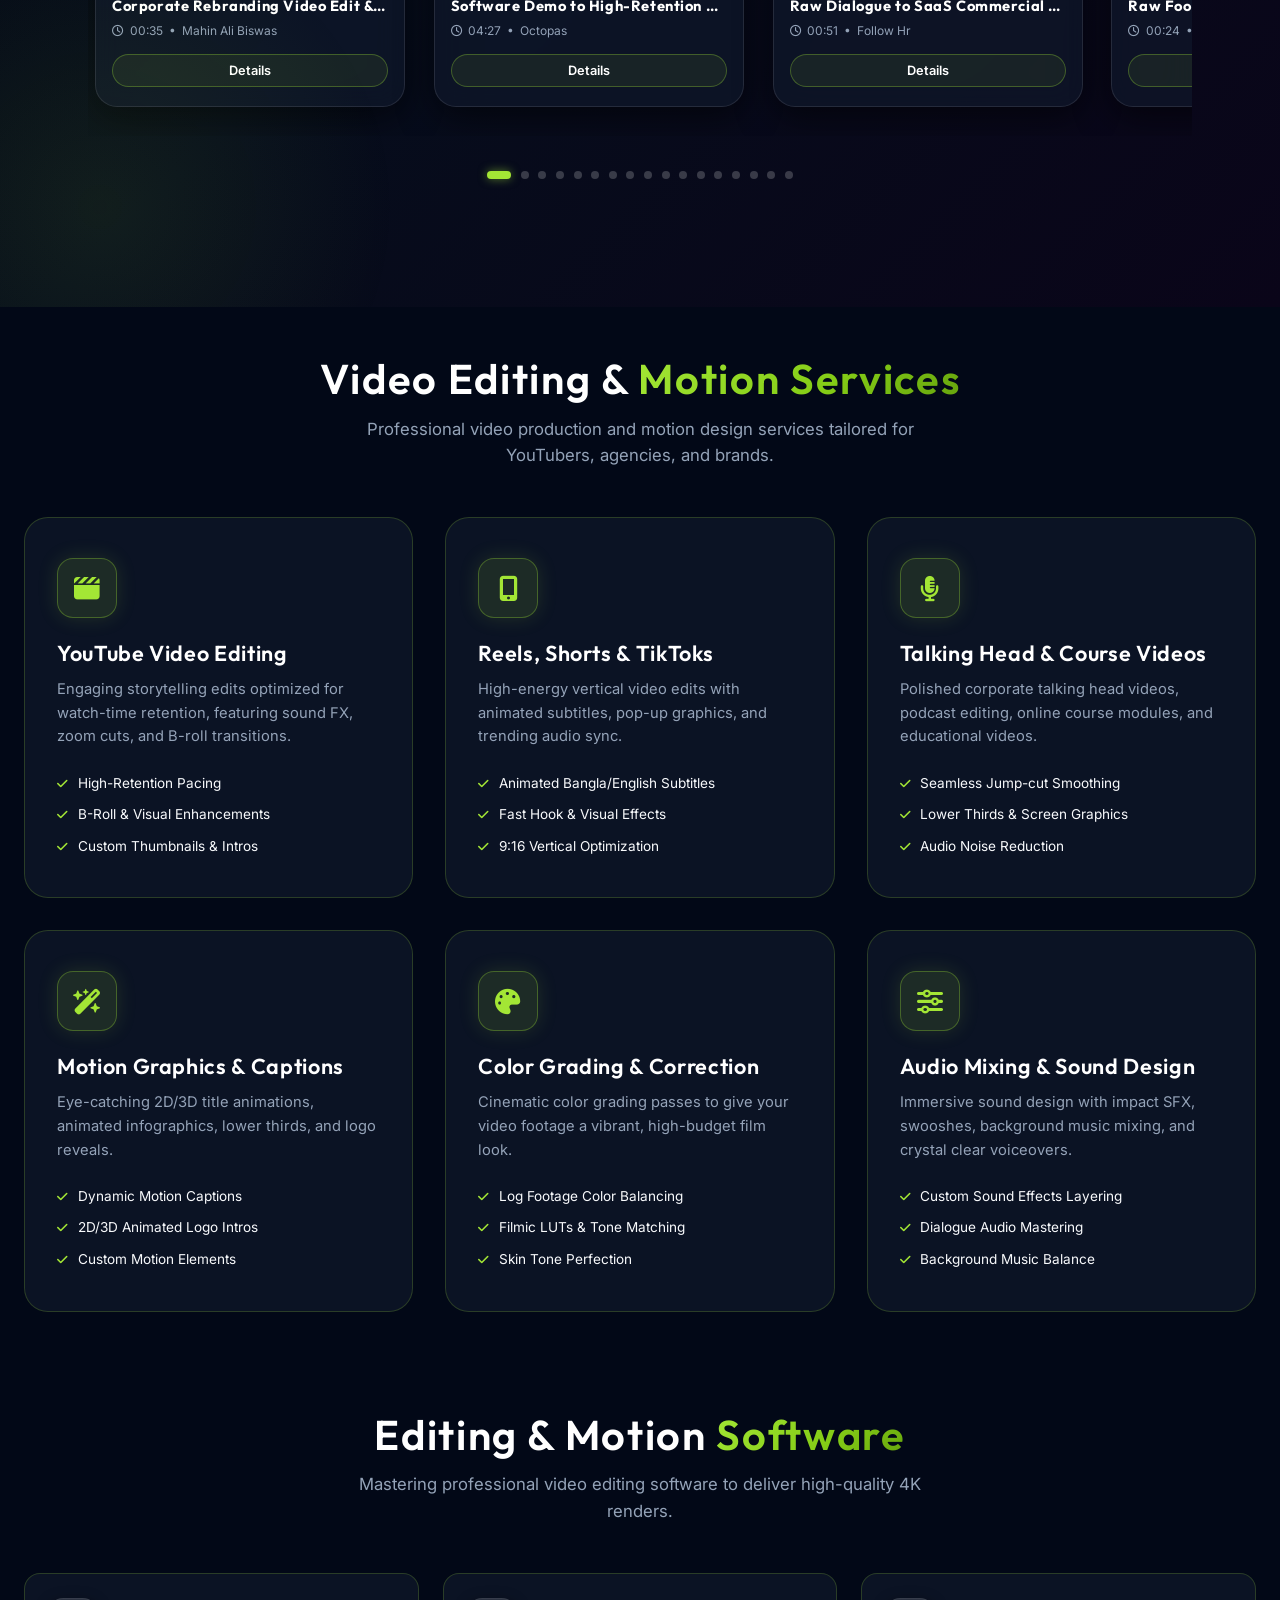
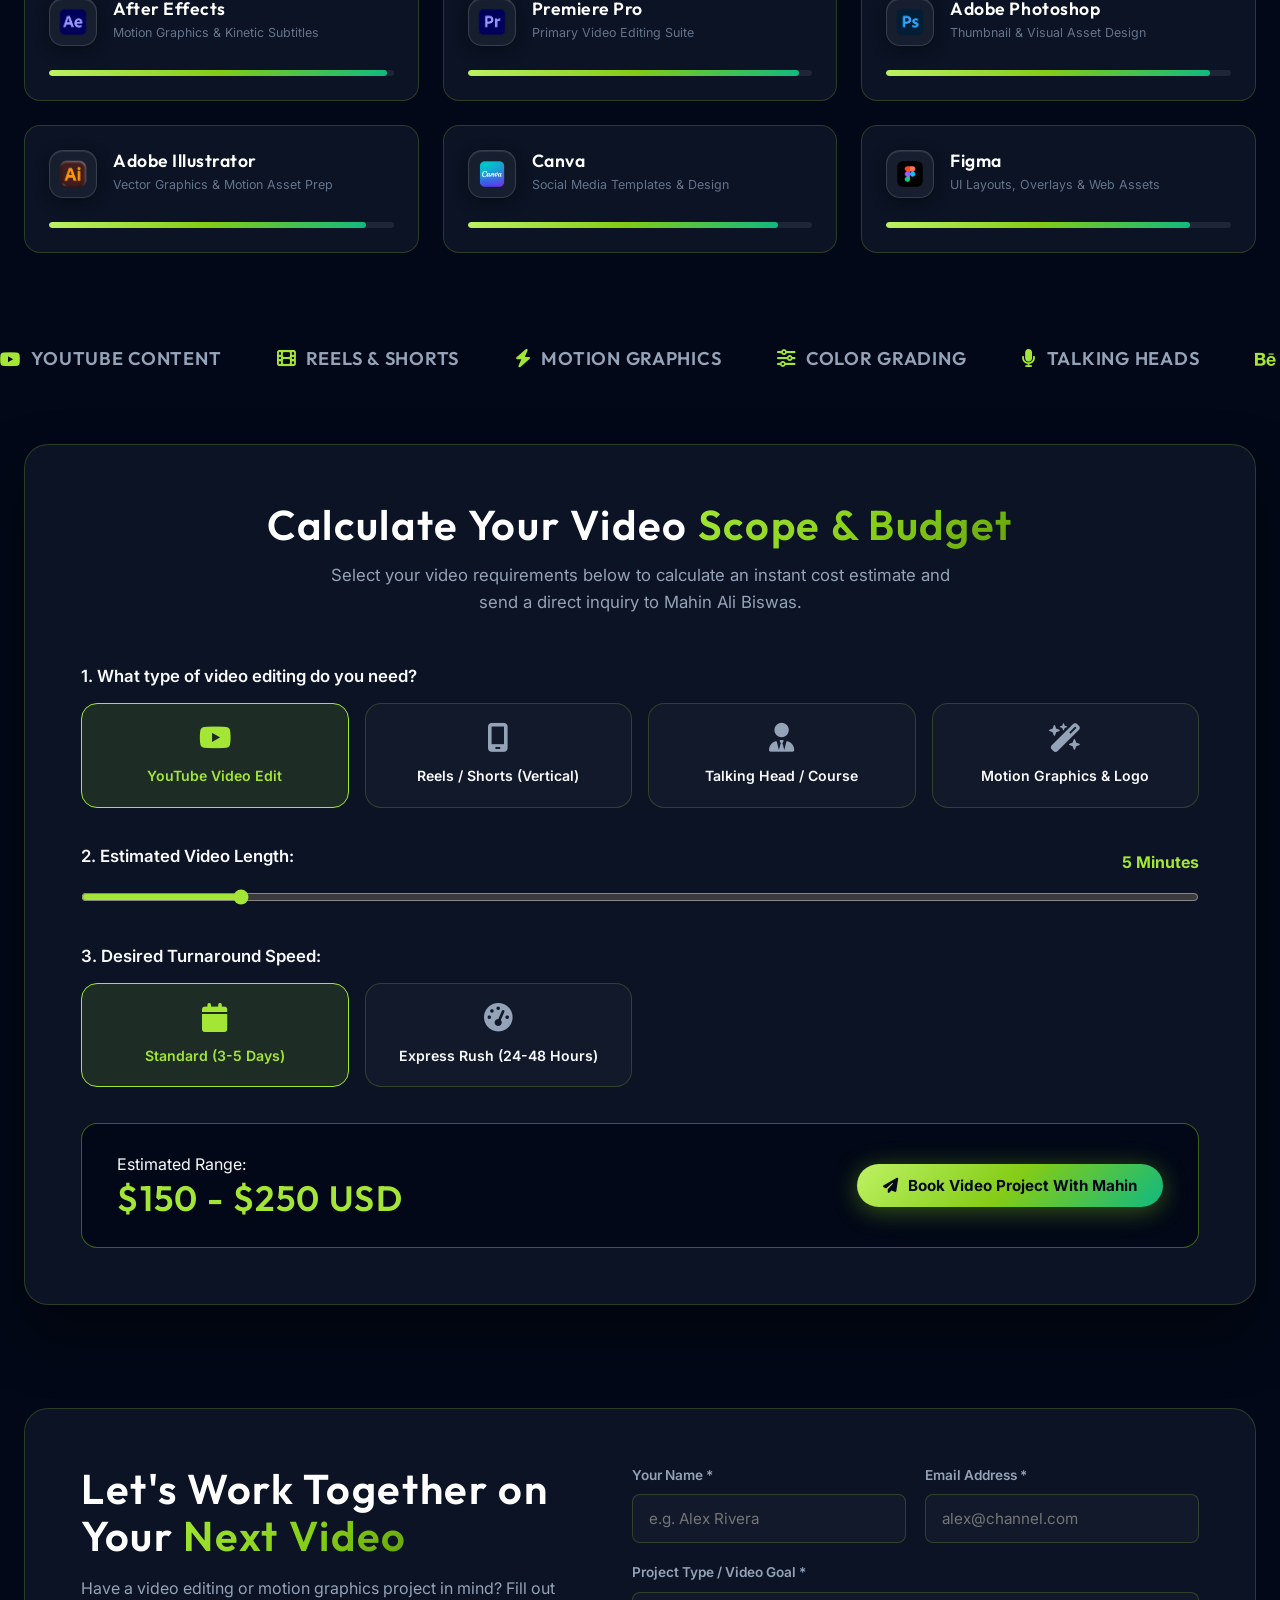
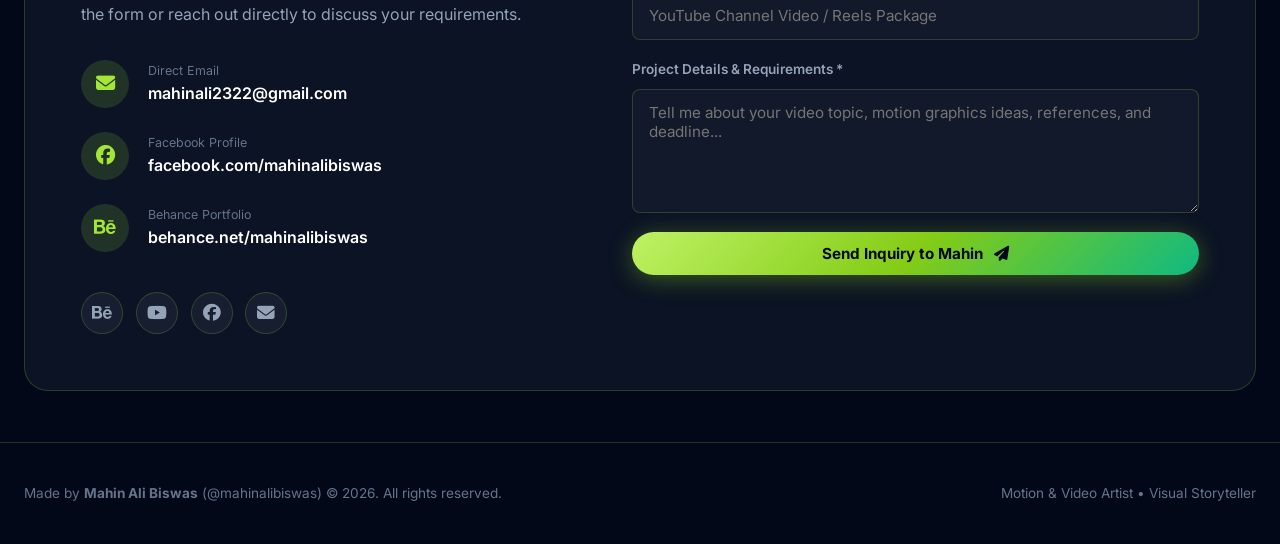
==== commit 1a87778b: "Fix hero showreel video: exact 16:9 ratio to remove top/bottom black bars, instant seamless autoplay" ====
--- a/index.html
+++ b/index.html
@@ -24,7 +24,7 @@
     <link rel="stylesheet" href="https://cdnjs.cloudflare.com/ajax/libs/font-awesome/6.4.0/css/all.min.css">
 
     <!-- Custom CSS -->
-    <link rel="stylesheet" href="css/styles.css?v=98.0">
+    <link rel="stylesheet" href="css/styles.css?v=100.0">
 
     <!-- Force Always Scroll to Top on Page Load / Reload -->
     <script>
@@ -1196,11 +1196,11 @@
     <div class="toast-container" id="toastContainer"></div>
 
     <!-- Site Data Store & Dynamic Renderer -->
-    <script src="js/siteData.js?v=99.0"></script>
-    <script src="js/siteRenderer.js?v=99.0"></script>
+    <script src="js/siteData.js?v=100.0"></script>
+    <script src="js/siteRenderer.js?v=100.0"></script>
     <!-- Smooth Momentum Scroll Engine (Lenis) -->
     <script src="https://cdn.jsdelivr.net/npm/lenis@1.1.18/dist/lenis.min.js"></script>
     <!-- Custom JS -->
-    <script src="js/main.js?v=99.0"></script>
+    <script src="js/main.js?v=100.0"></script>
 </body>
 </html>
--- a/css/styles.css
+++ b/css/styles.css
@@ -724,10 +724,59 @@
     border-radius: 28px;
     overflow: hidden;
     border: 1.5px solid rgba(163, 230, 53, 0.4);
-    background: var(--bg-card);
+    background: #000000;
     box-shadow: 0 25px 80px rgba(2, 8, 23, 0.9), 0 0 40px rgba(132, 204, 22, 0.2);
-    aspect-ratio: 16 / 10;
+    aspect-ratio: 16 / 9;
     width: 100%;
+}
+
+.hero-main-card iframe {
+    position: absolute;
+    top: 0;
+    left: 0;
+    width: 100%;
+    height: 100%;
+    border: none;
+    border-radius: inherit;
+    display: block;
+    object-fit: cover;
+    transform: scale(1.025);
+    transform-origin: center;
+}
+
+.hero-sound-toggle-btn {
+    position: absolute;
+    bottom: 14px;
+    right: 14px;
+    z-index: 10;
+    background: rgba(10, 15, 29, 0.8);
+    backdrop-filter: blur(12px);
+    -webkit-backdrop-filter: blur(12px);
+    border: 1px solid rgba(163, 230, 53, 0.5);
+    color: #ffffff;
+    border-radius: 30px;
+    padding: 6px 14px;
+    font-size: 0.78rem;
+    font-weight: 600;
+    display: flex;
+    align-items: center;
+    gap: 7px;
+    cursor: pointer;
+    transition: all 0.25s ease;
+    box-shadow: 0 4px 16px rgba(0, 0, 0, 0.5);
+}
+
+.hero-sound-toggle-btn:hover {
+    background: rgba(163, 230, 53, 0.25);
+    border-color: #a3e635;
+    color: #a3e635;
+    transform: scale(1.05);
+}
+
+.hero-sound-toggle-btn.active {
+    background: rgba(163, 230, 53, 0.2);
+    border-color: #a3e635;
+    color: #a3e635;
 }
 
 .main-card-video {
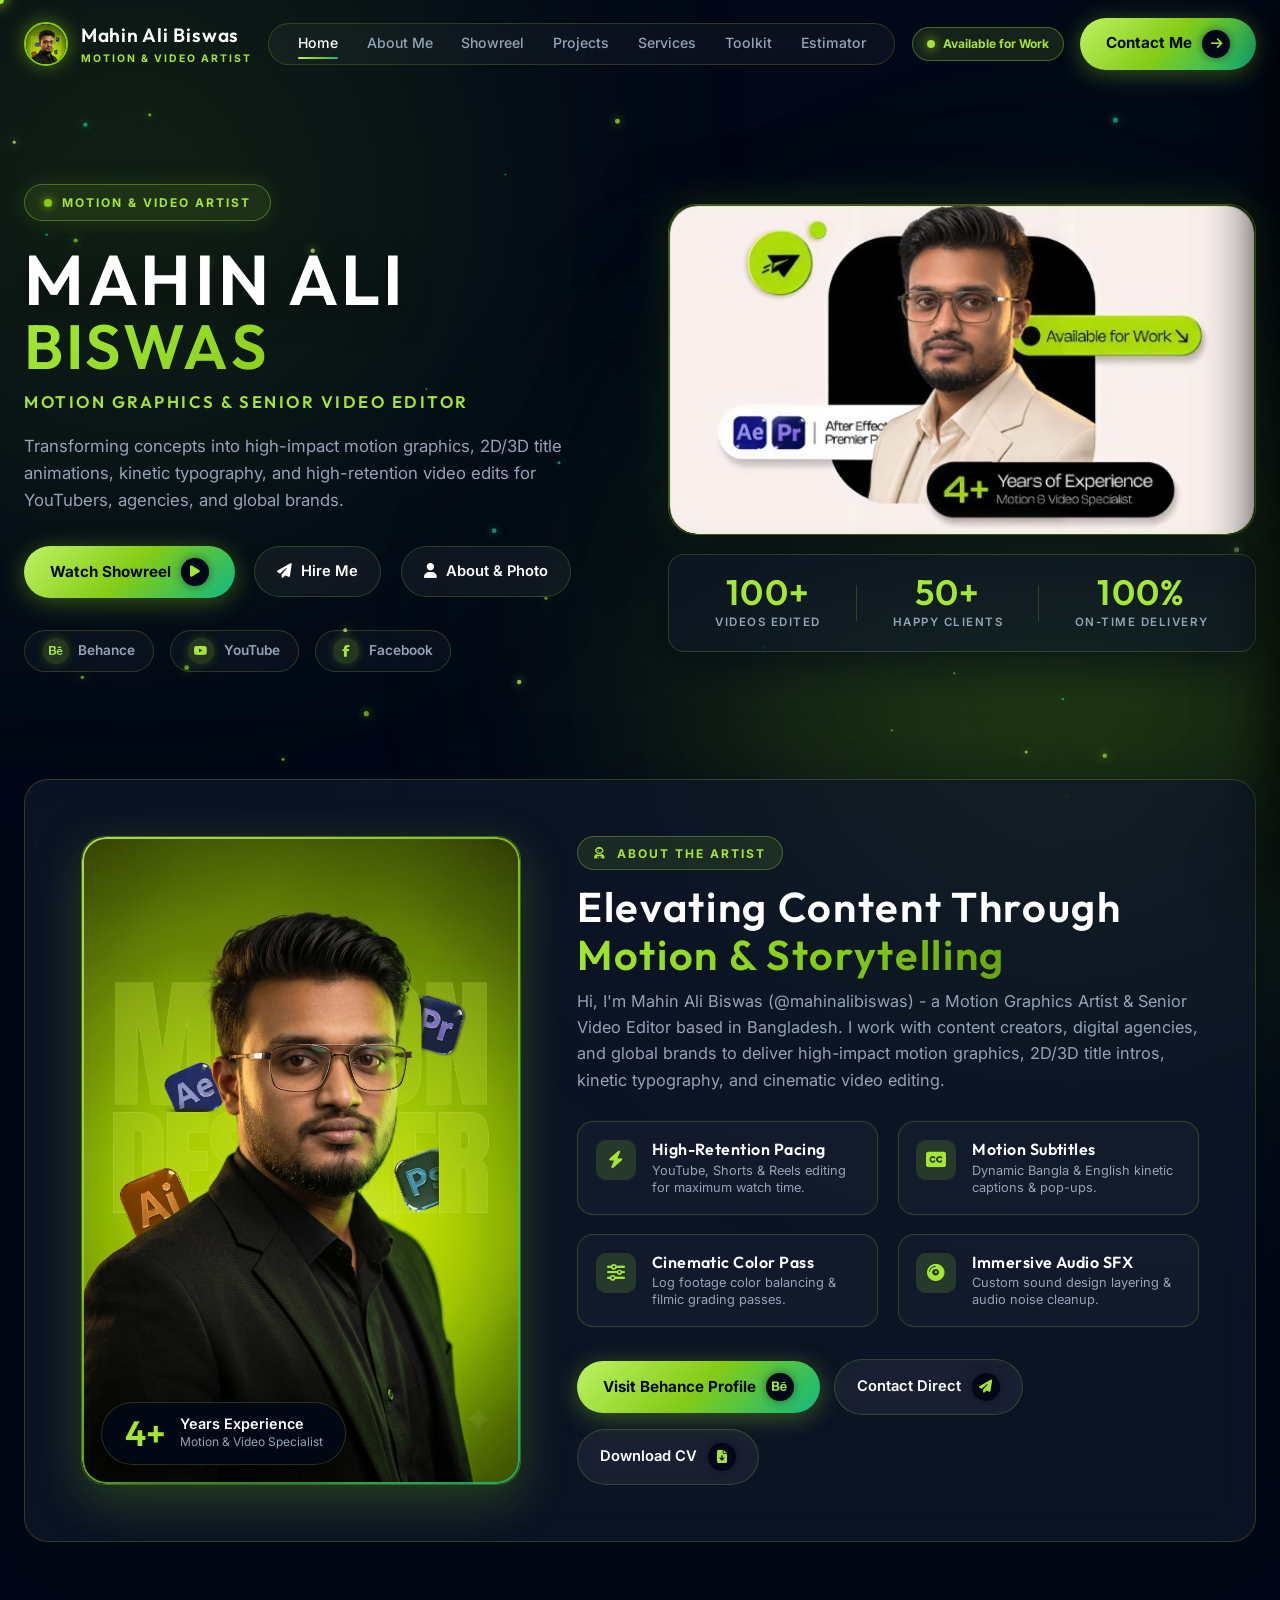
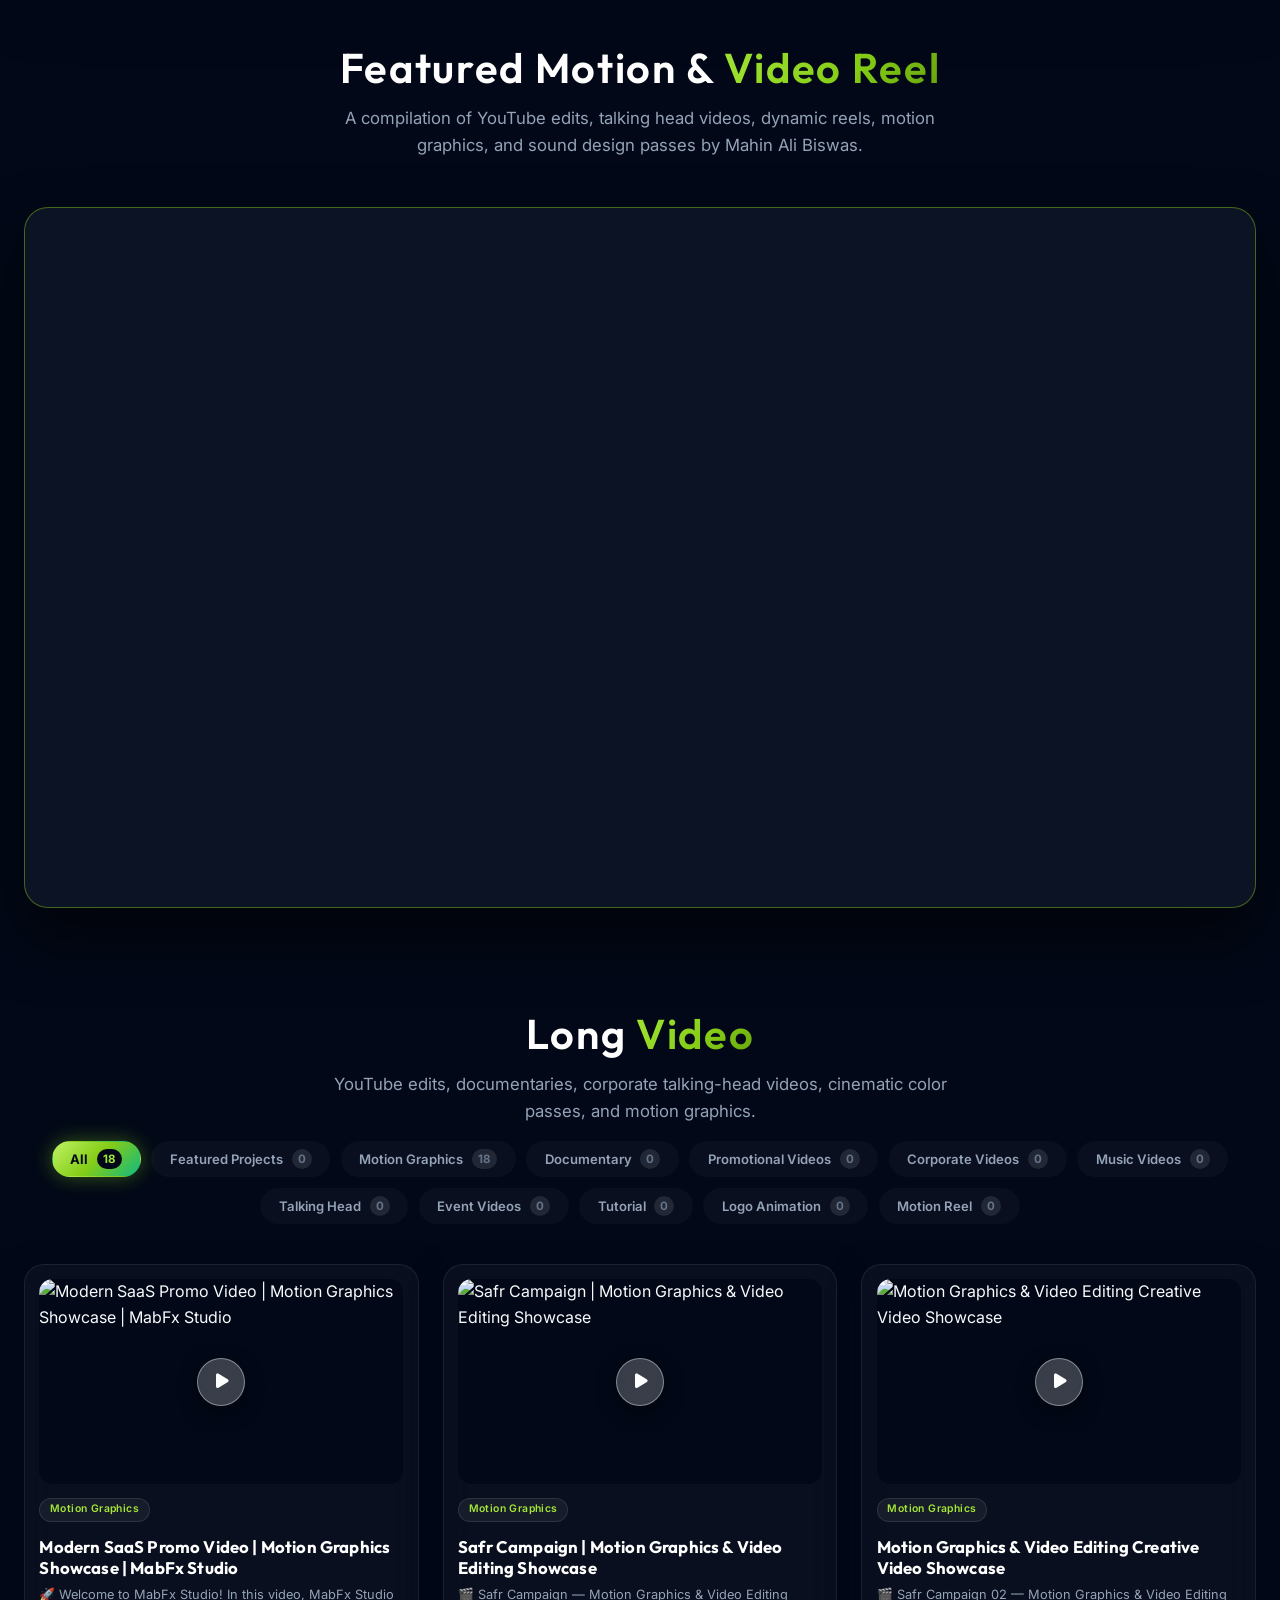
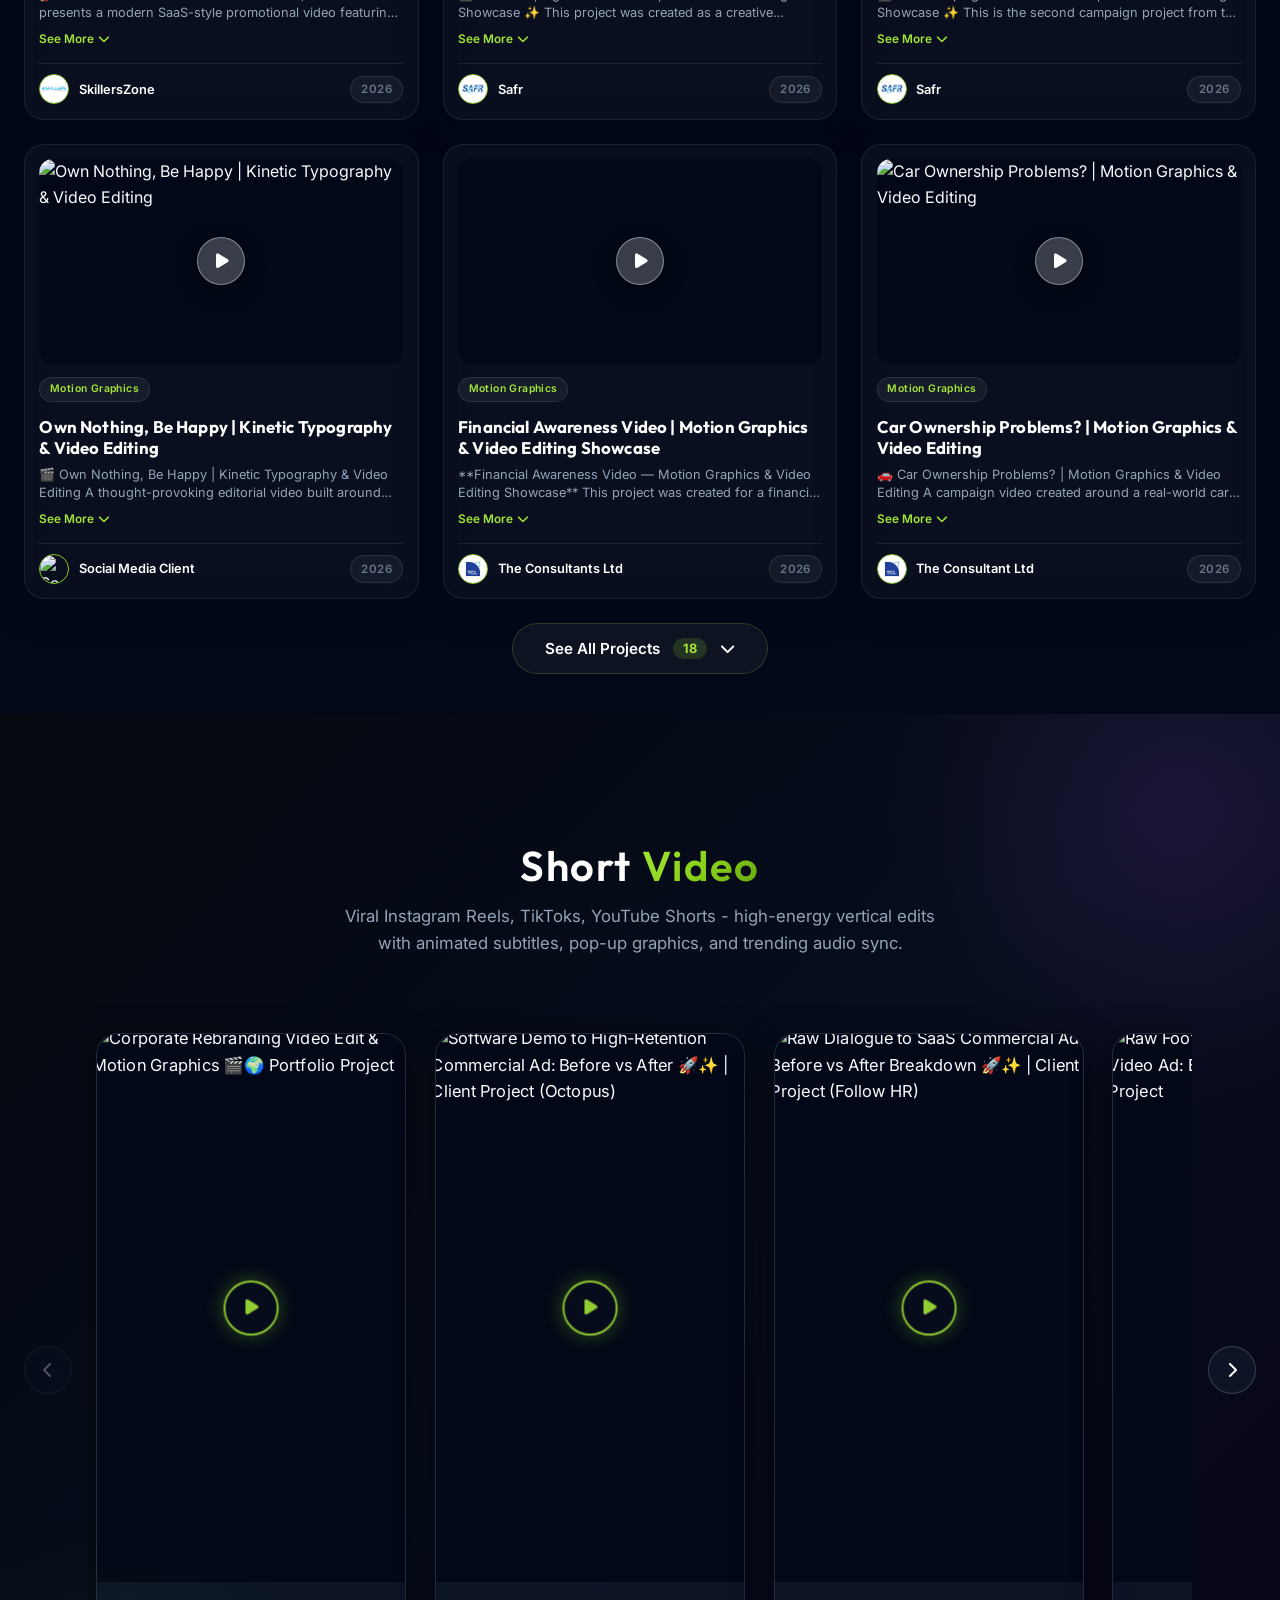
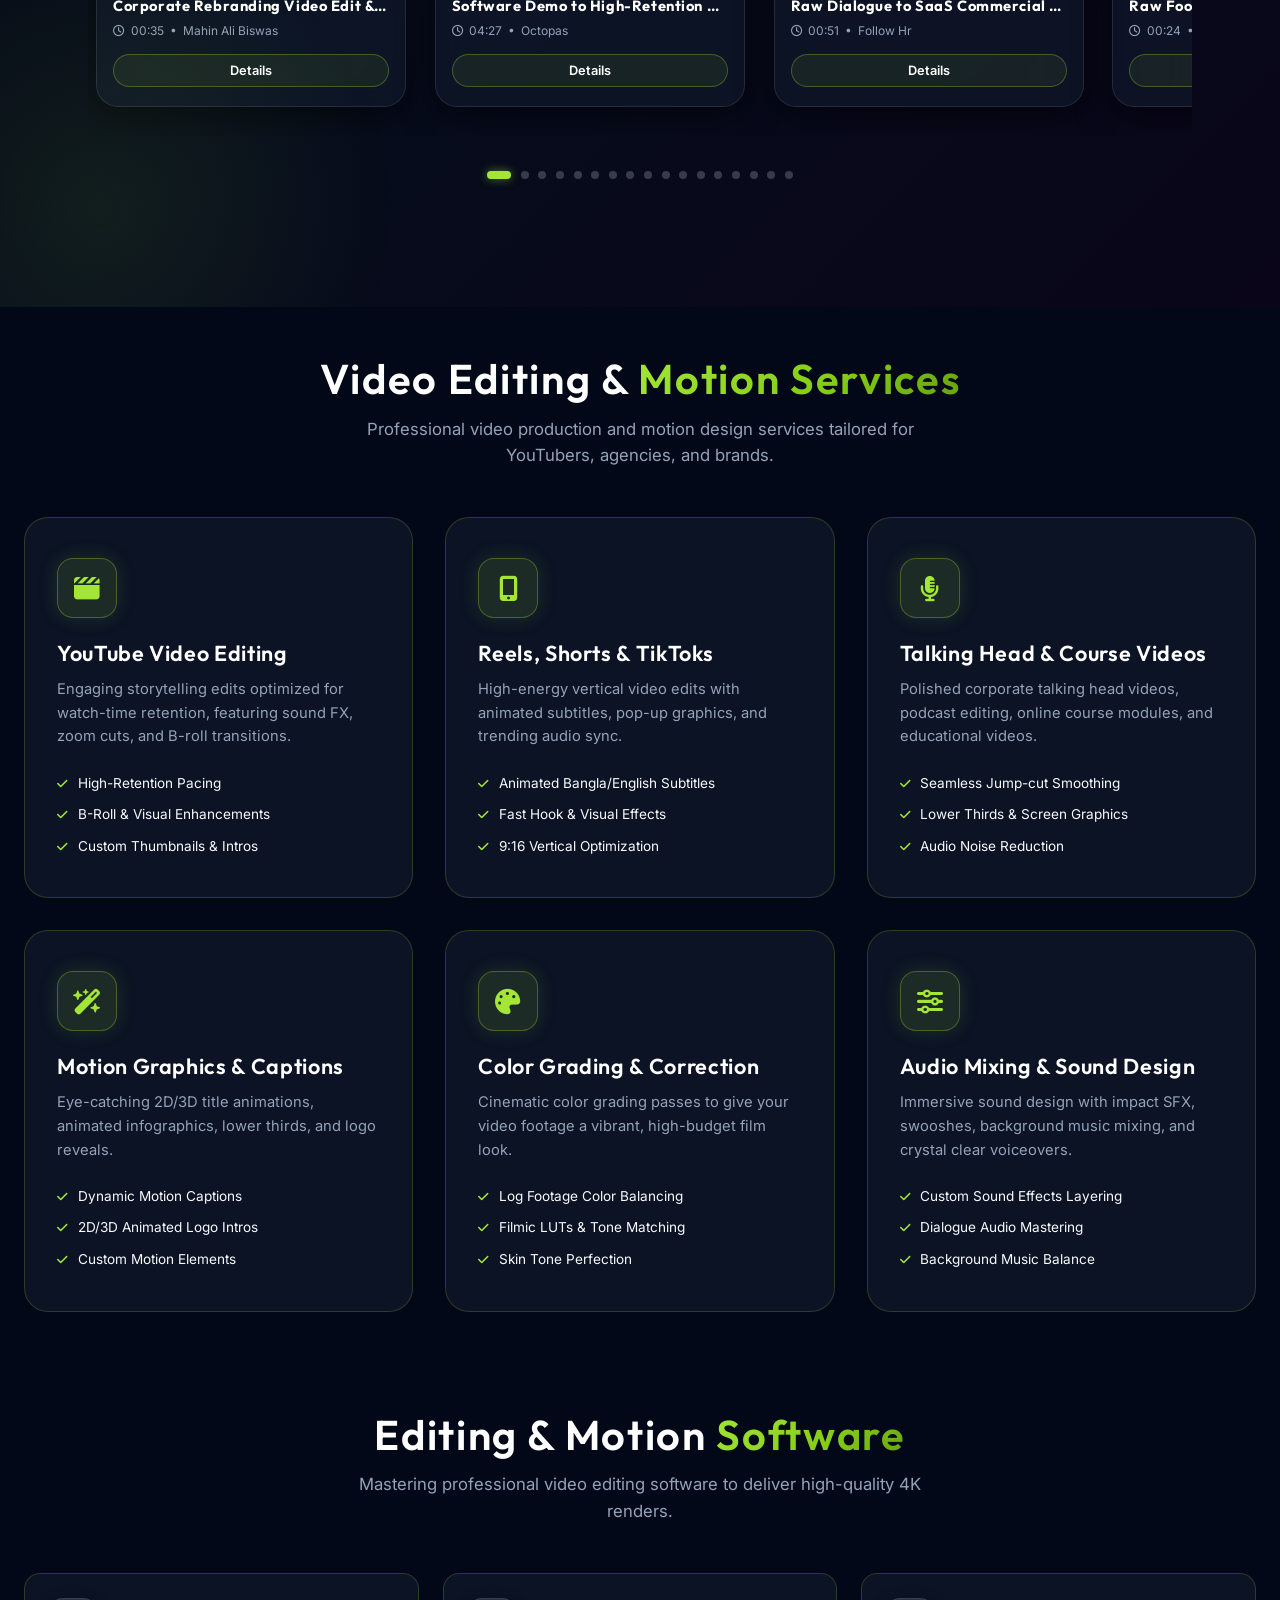
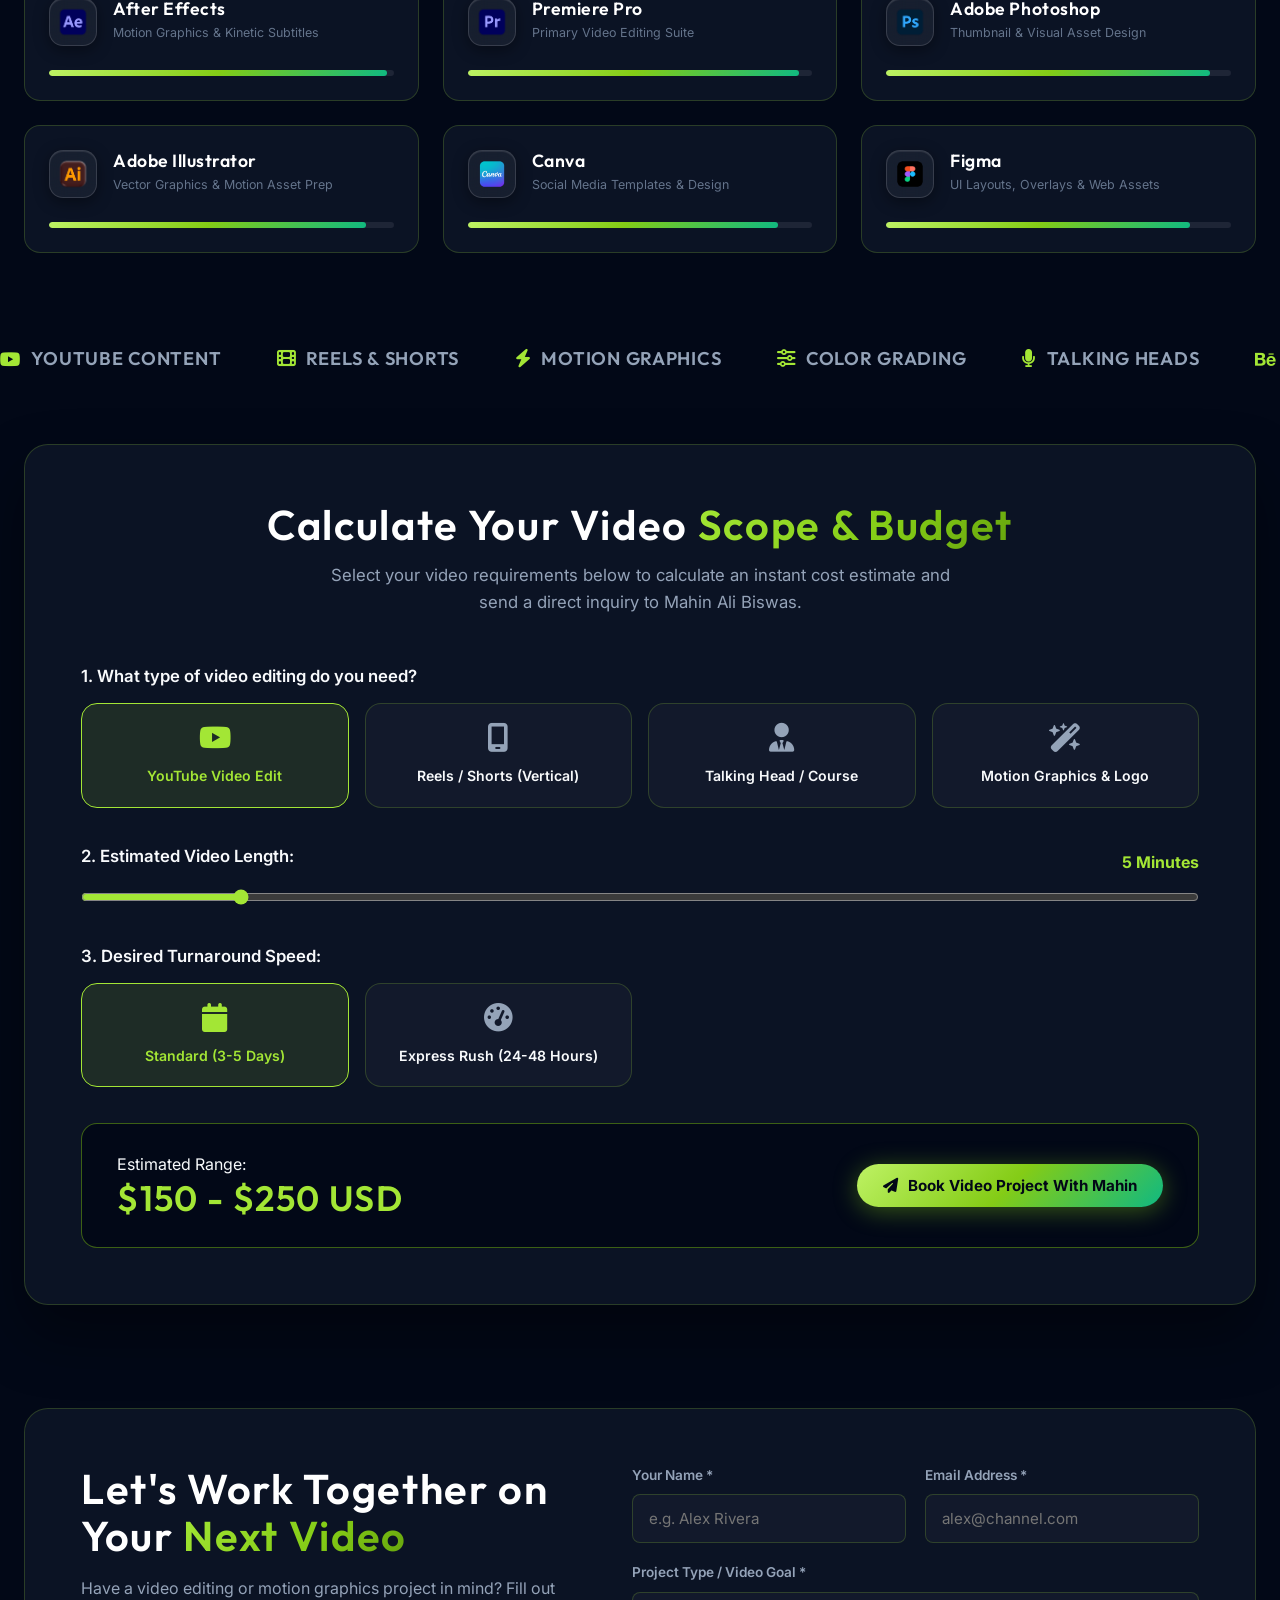
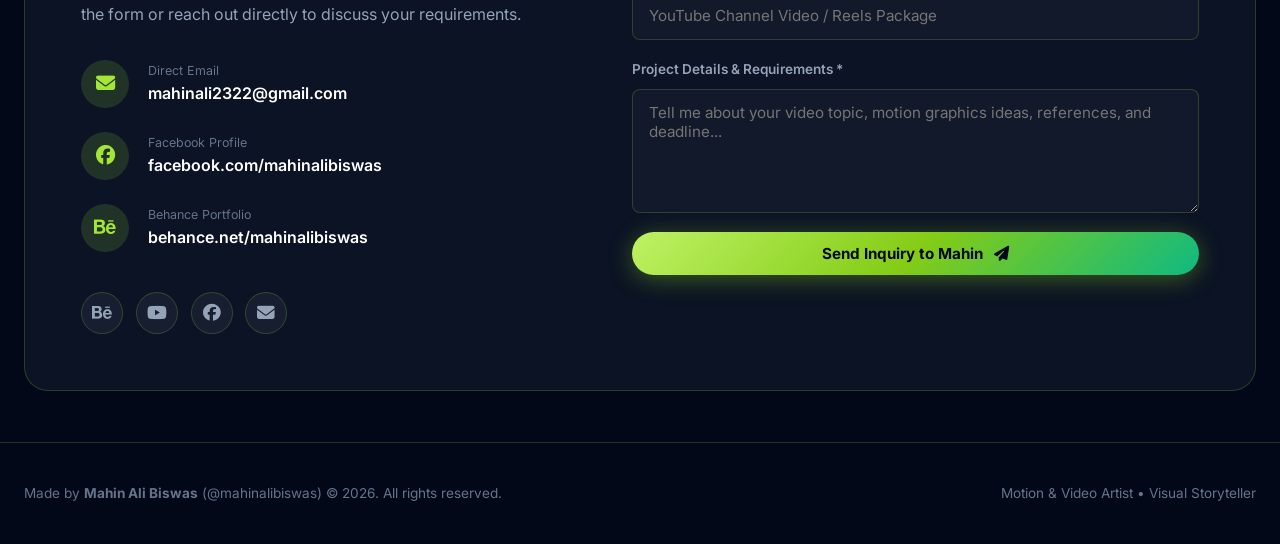
==== commit 6be5716d: "Hero intro video: play once on load, cleanly freeze on last frame without any controls, overlays, or" ====
--- a/index.html
+++ b/index.html
@@ -24,7 +24,7 @@
     <link rel="stylesheet" href="https://cdnjs.cloudflare.com/ajax/libs/font-awesome/6.4.0/css/all.min.css">
 
     <!-- Custom CSS -->
-    <link rel="stylesheet" href="css/styles.css?v=100.0">
+    <link rel="stylesheet" href="css/styles.css?v=102.0">
 
     <!-- Force Always Scroll to Top on Page Load / Reload -->
     <script>
@@ -1196,11 +1196,11 @@
     <div class="toast-container" id="toastContainer"></div>
 
     <!-- Site Data Store & Dynamic Renderer -->
-    <script src="js/siteData.js?v=100.0"></script>
-    <script src="js/siteRenderer.js?v=100.0"></script>
+    <script src="js/siteData.js?v=102.0"></script>
+    <script src="js/siteRenderer.js?v=102.0"></script>
     <!-- Smooth Momentum Scroll Engine (Lenis) -->
     <script src="https://cdn.jsdelivr.net/npm/lenis@1.1.18/dist/lenis.min.js"></script>
     <!-- Custom JS -->
-    <script src="js/main.js?v=100.0"></script>
+    <script src="js/main.js?v=102.0"></script>
 </body>
 </html>
--- a/css/styles.css
+++ b/css/styles.css
@@ -732,51 +732,17 @@
 
 .hero-main-card iframe {
     position: absolute;
-    top: 0;
-    left: 0;
+    top: 50%;
+    left: 50%;
     width: 100%;
     height: 100%;
     border: none;
     border-radius: inherit;
     display: block;
     object-fit: cover;
-    transform: scale(1.025);
+    transform: translate(-50%, -50%) scale(1.16);
     transform-origin: center;
-}
-
-.hero-sound-toggle-btn {
-    position: absolute;
-    bottom: 14px;
-    right: 14px;
-    z-index: 10;
-    background: rgba(10, 15, 29, 0.8);
-    backdrop-filter: blur(12px);
-    -webkit-backdrop-filter: blur(12px);
-    border: 1px solid rgba(163, 230, 53, 0.5);
-    color: #ffffff;
-    border-radius: 30px;
-    padding: 6px 14px;
-    font-size: 0.78rem;
-    font-weight: 600;
-    display: flex;
-    align-items: center;
-    gap: 7px;
-    cursor: pointer;
-    transition: all 0.25s ease;
-    box-shadow: 0 4px 16px rgba(0, 0, 0, 0.5);
-}
-
-.hero-sound-toggle-btn:hover {
-    background: rgba(163, 230, 53, 0.25);
-    border-color: #a3e635;
-    color: #a3e635;
-    transform: scale(1.05);
-}
-
-.hero-sound-toggle-btn.active {
-    background: rgba(163, 230, 53, 0.2);
-    border-color: #a3e635;
-    color: #a3e635;
+    pointer-events: none;
 }
 
 .main-card-video {
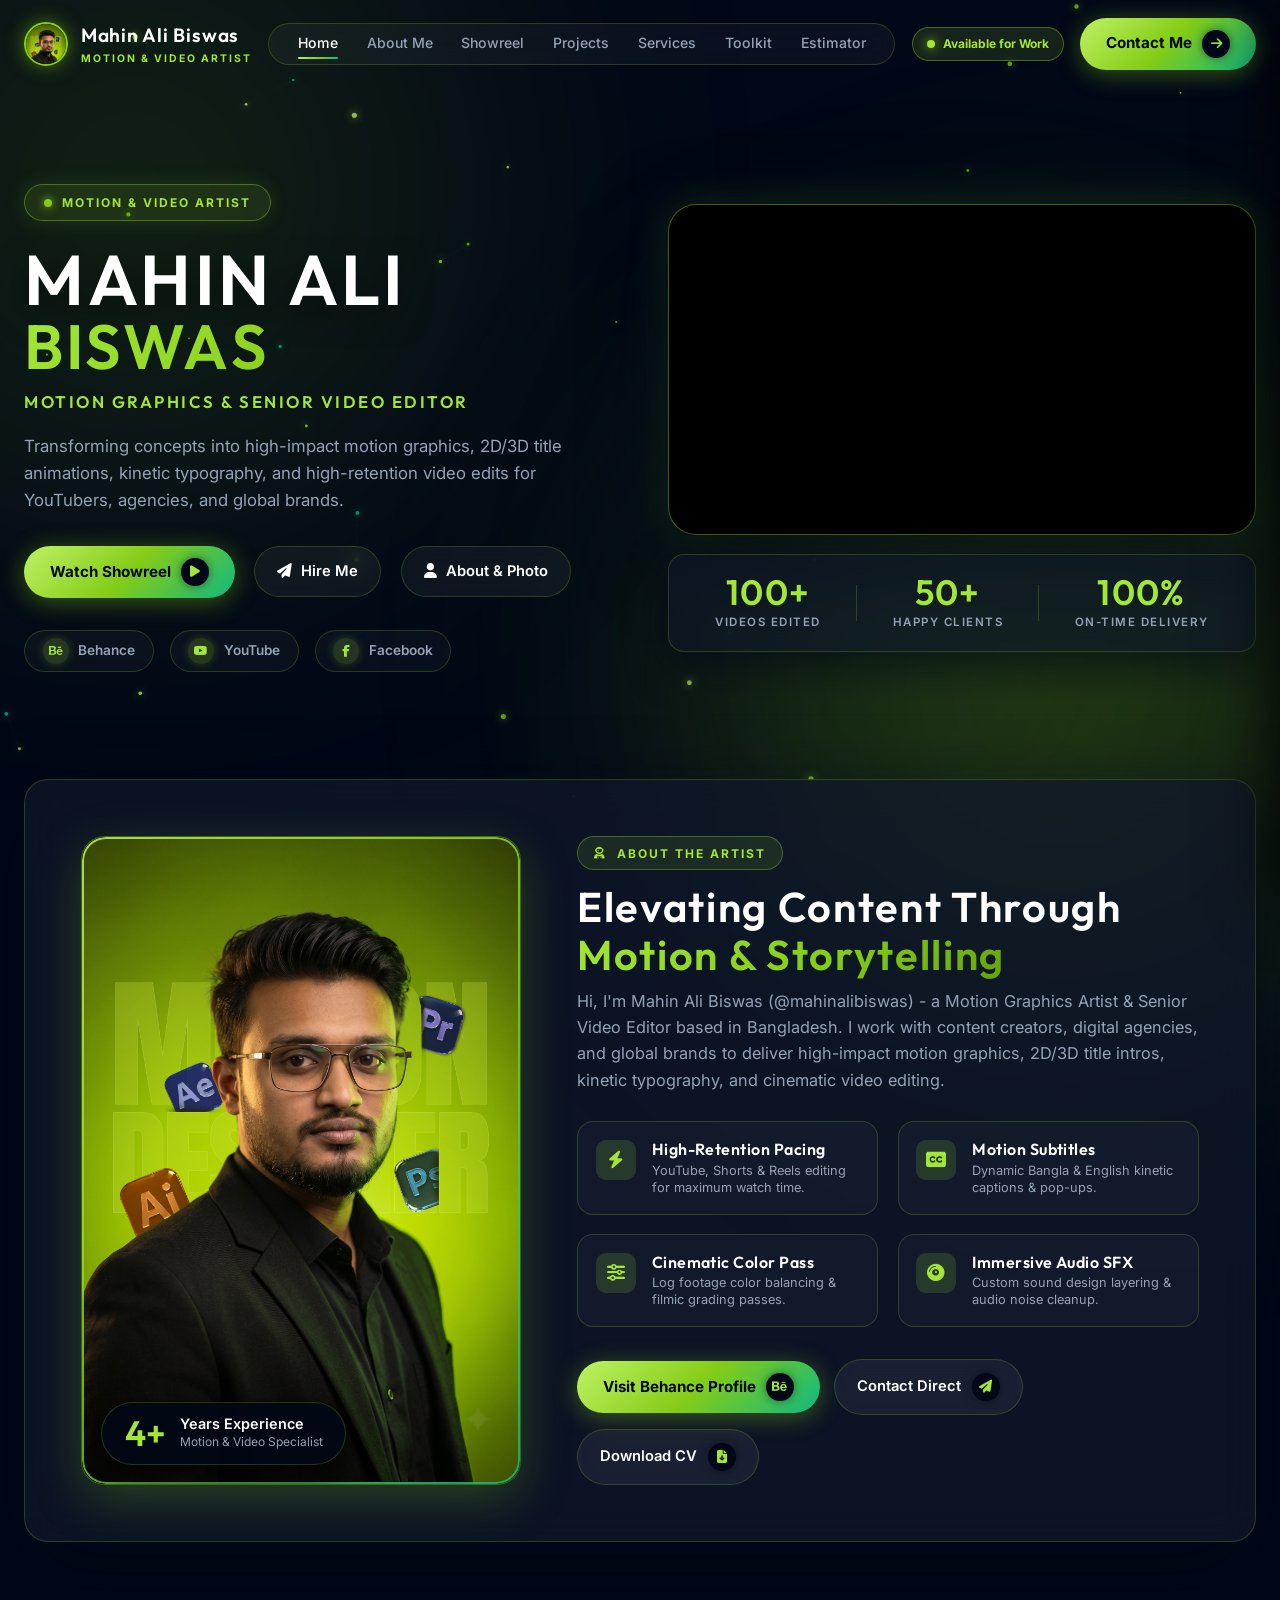
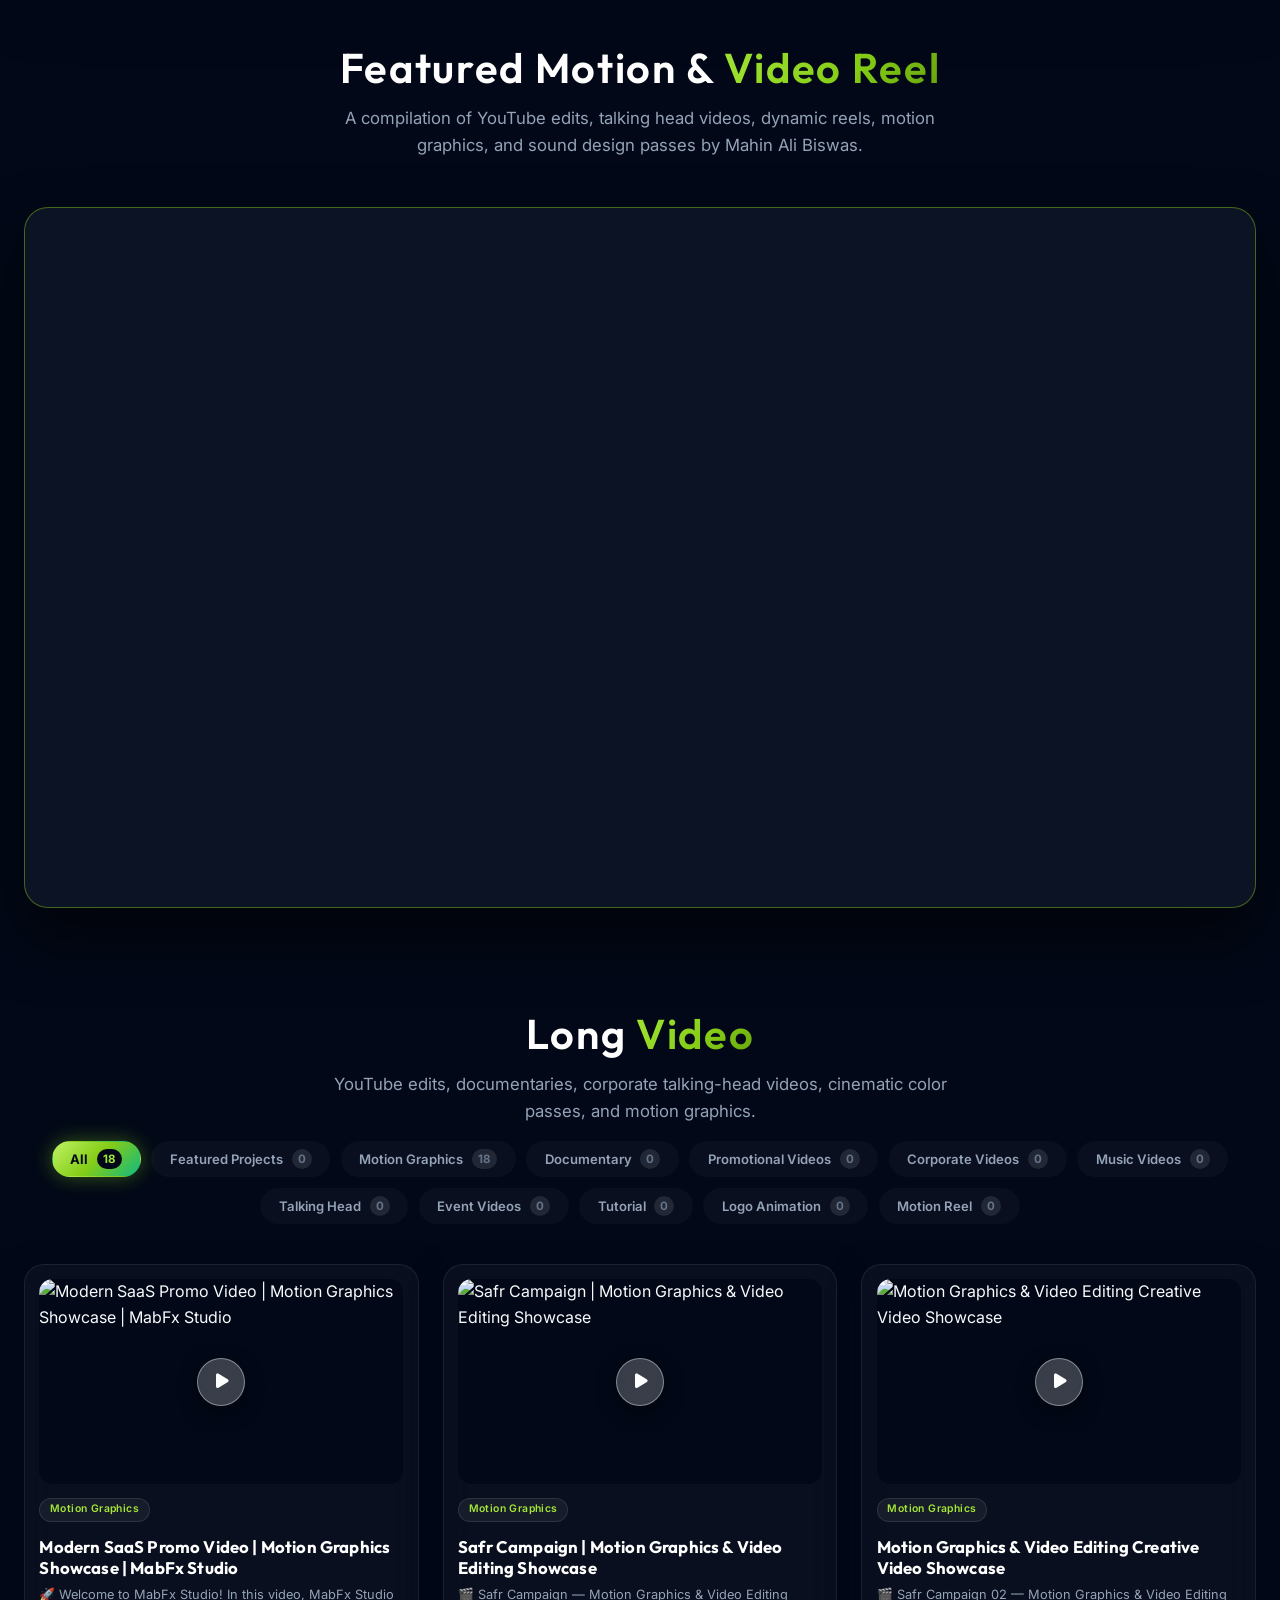
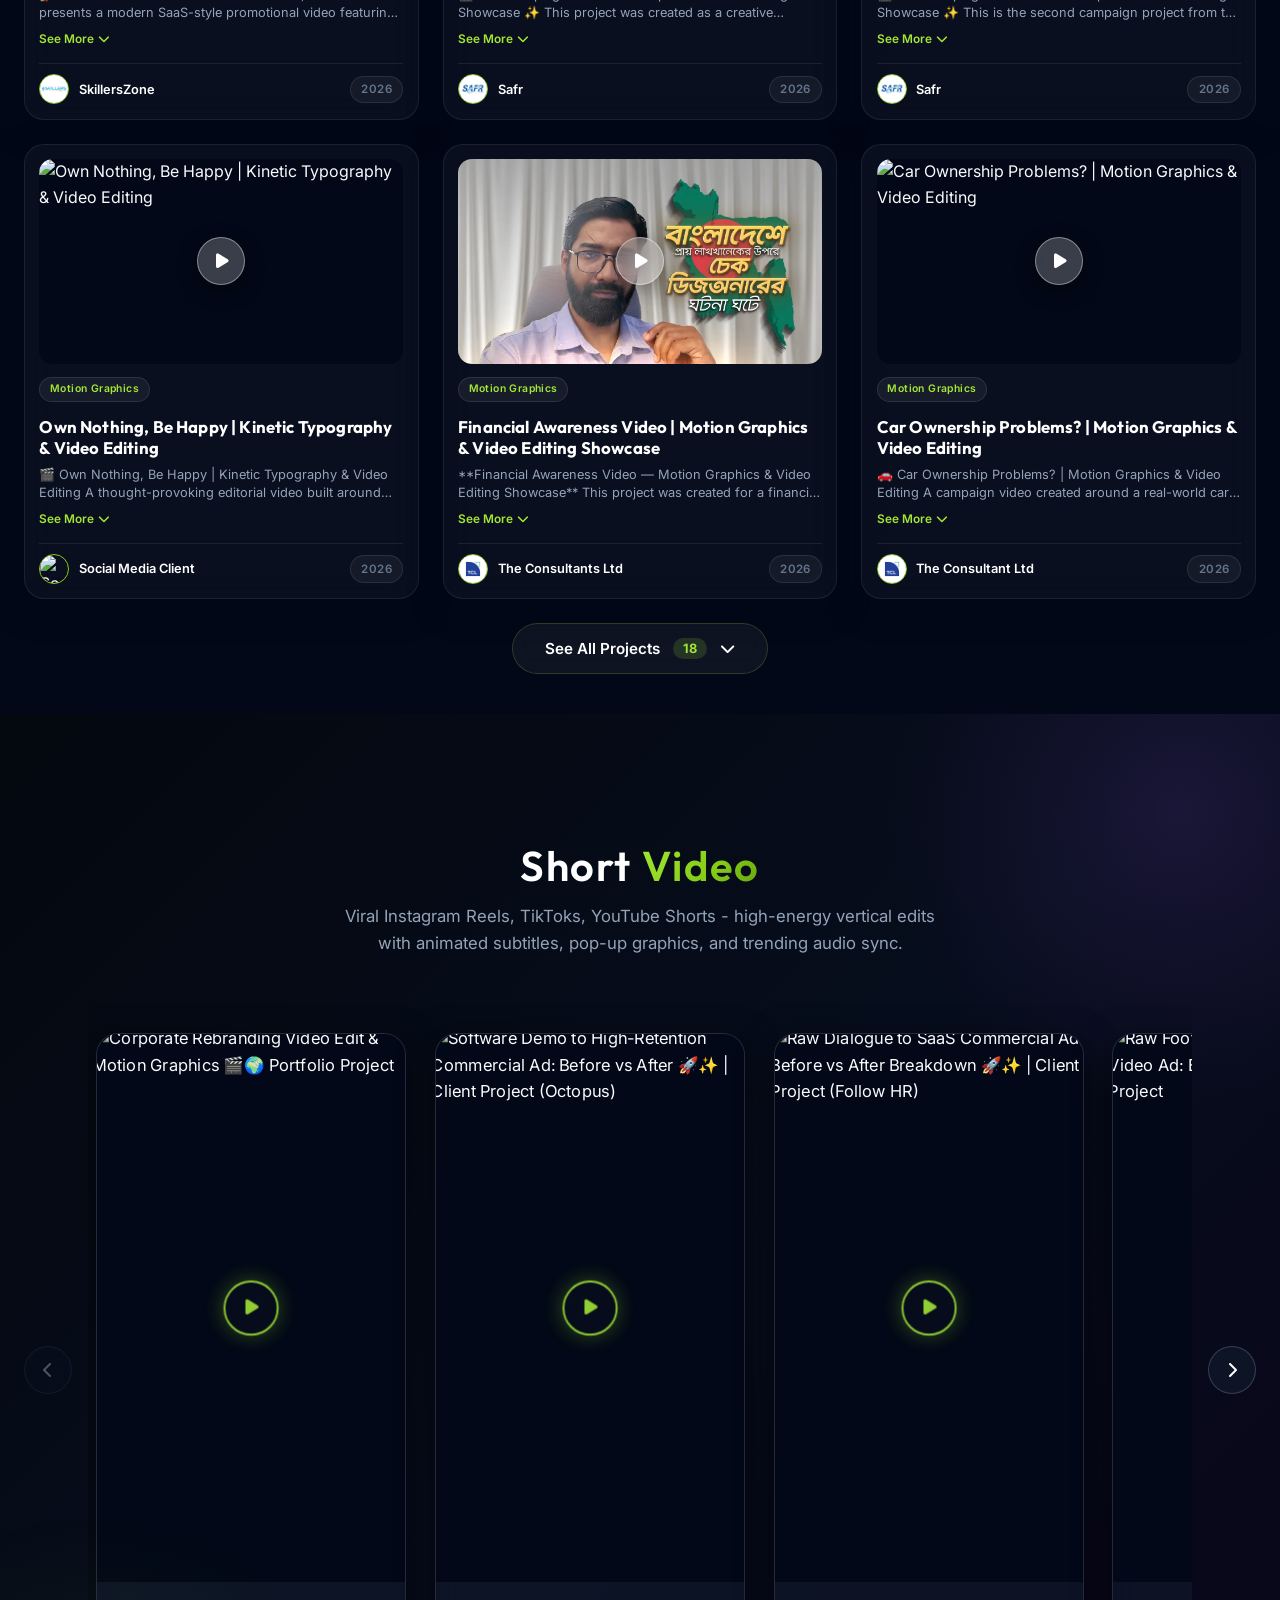
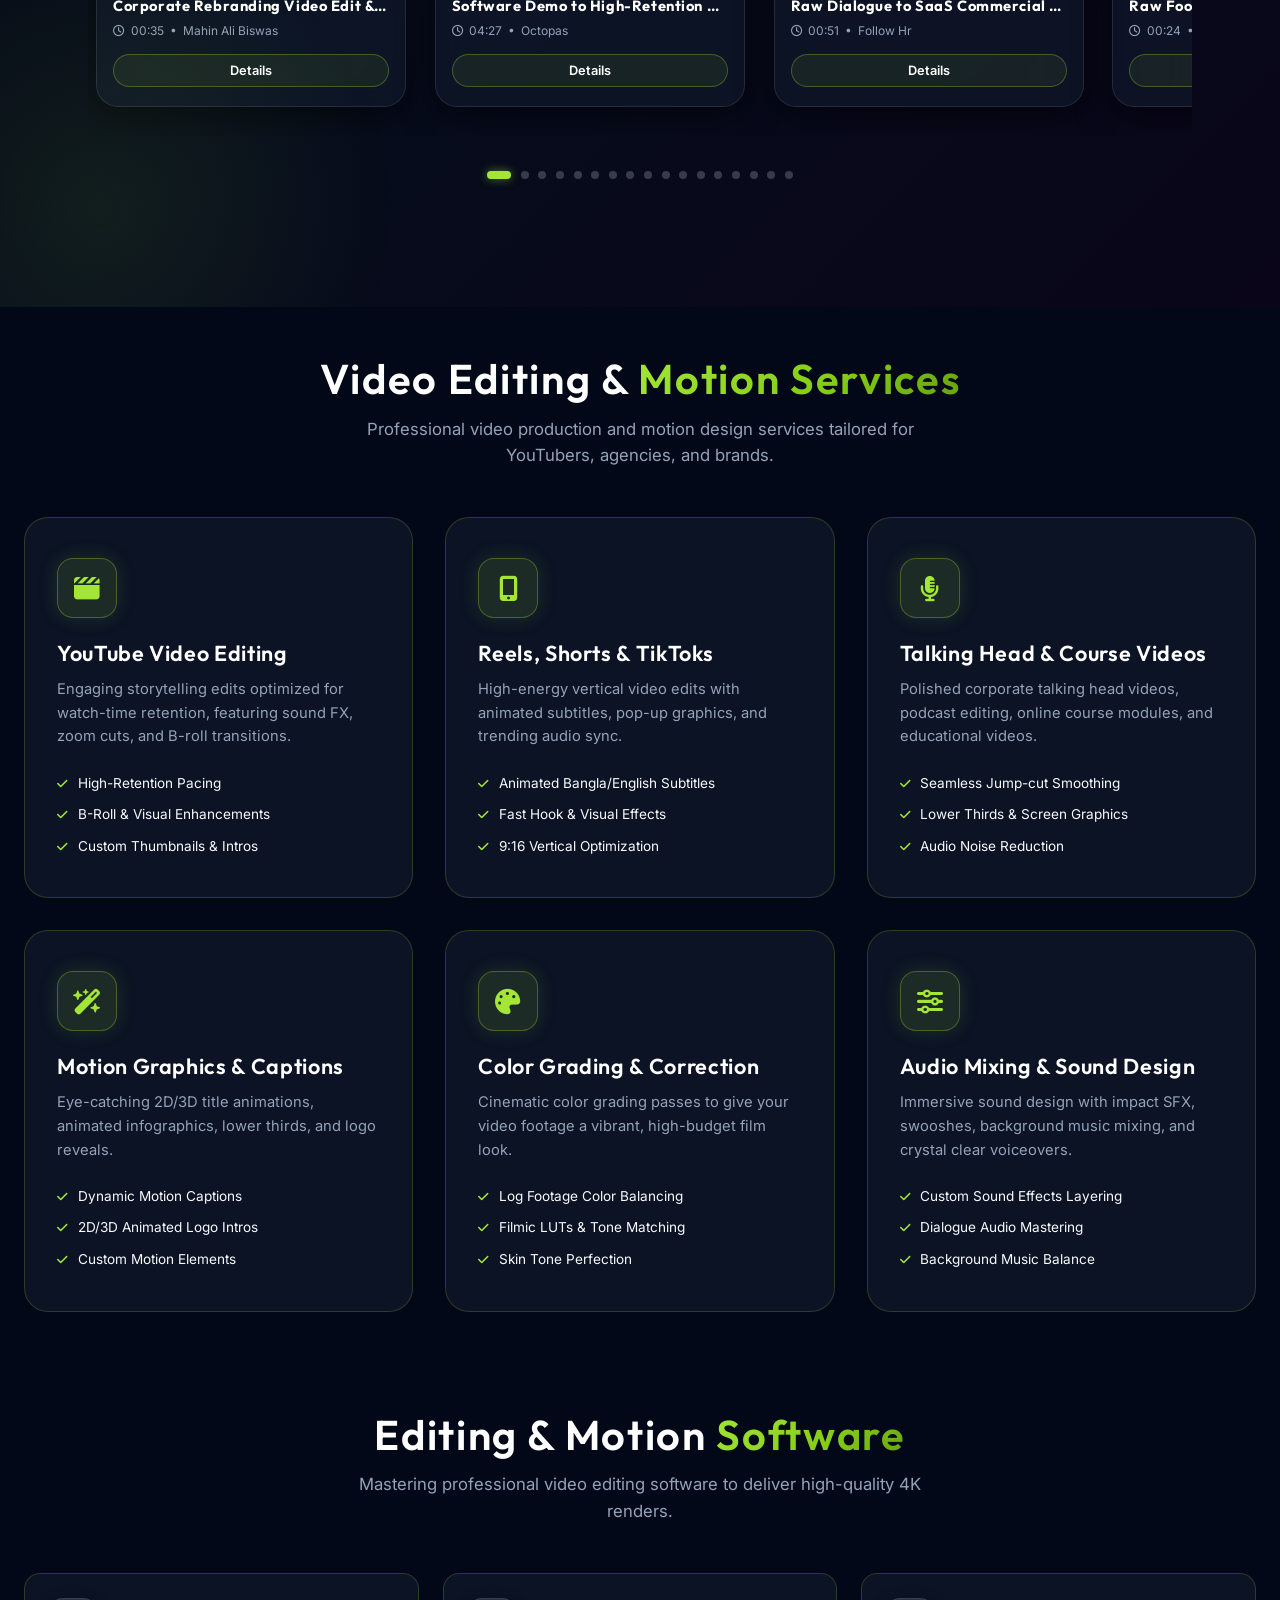
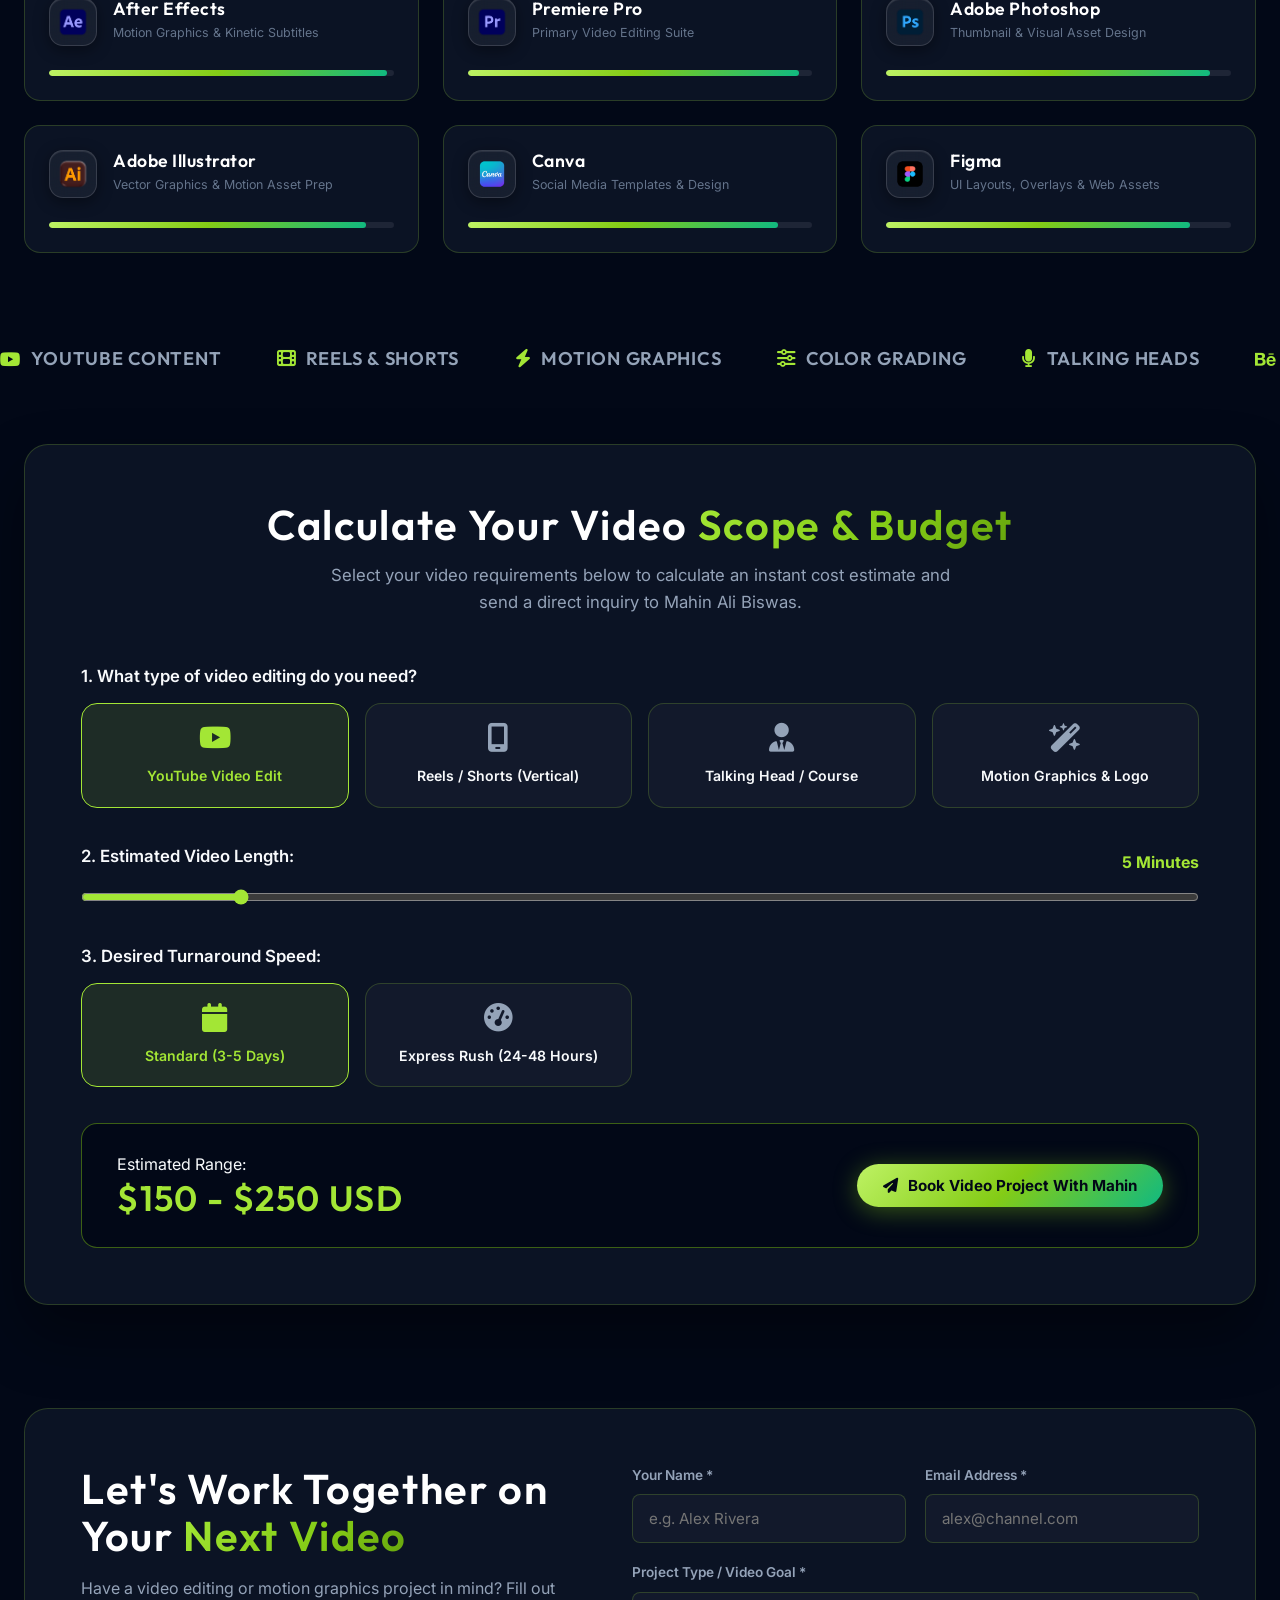
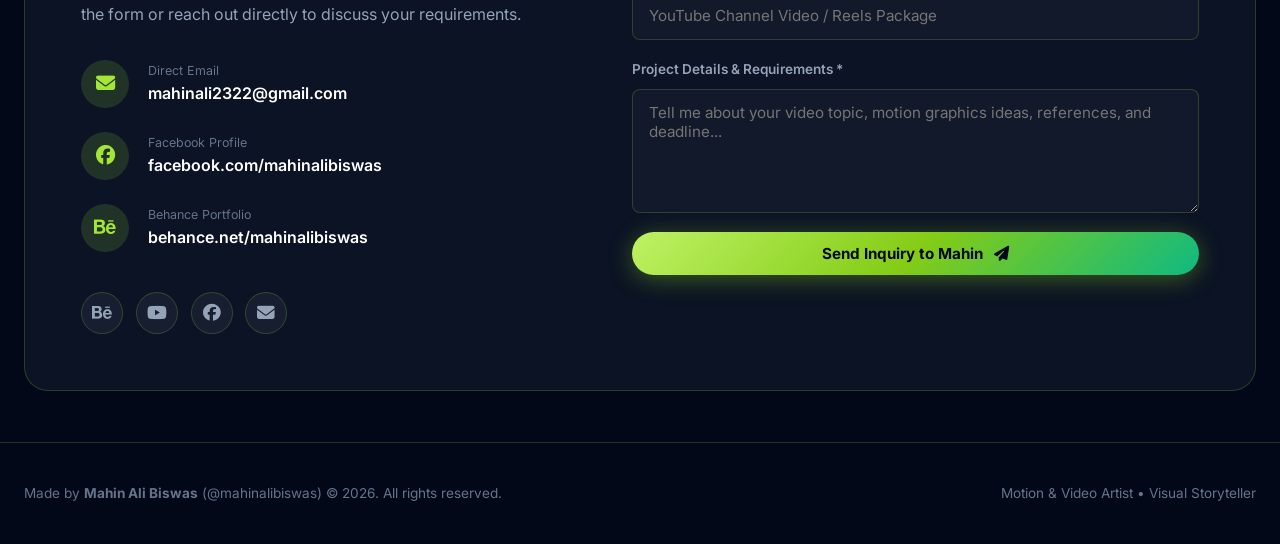
==== commit 9996a8f6: "Update hero section video to match Featured Motion & Video Reel section video and embed setup" ====
--- a/index.html
+++ b/index.html
@@ -24,7 +24,7 @@
     <link rel="stylesheet" href="https://cdnjs.cloudflare.com/ajax/libs/font-awesome/6.4.0/css/all.min.css">
 
     <!-- Custom CSS -->
-    <link rel="stylesheet" href="css/styles.css?v=102.0">
+    <link rel="stylesheet" href="css/styles.css?v=101.0">
 
     <!-- Force Always Scroll to Top on Page Load / Reload -->
     <script>
@@ -1196,11 +1196,11 @@
     <div class="toast-container" id="toastContainer"></div>
 
     <!-- Site Data Store & Dynamic Renderer -->
-    <script src="js/siteData.js?v=102.0"></script>
-    <script src="js/siteRenderer.js?v=102.0"></script>
+    <script src="js/siteData.js?v=101.0"></script>
+    <script src="js/siteRenderer.js?v=101.0"></script>
     <!-- Smooth Momentum Scroll Engine (Lenis) -->
     <script src="https://cdn.jsdelivr.net/npm/lenis@1.1.18/dist/lenis.min.js"></script>
     <!-- Custom JS -->
-    <script src="js/main.js?v=102.0"></script>
+    <script src="js/main.js?v=101.0"></script>
 </body>
 </html>
--- a/css/styles.css
+++ b/css/styles.css
@@ -732,17 +732,16 @@
 
 .hero-main-card iframe {
     position: absolute;
-    top: 50%;
-    left: 50%;
+    top: 0;
+    left: 0;
     width: 100%;
     height: 100%;
     border: none;
     border-radius: inherit;
     display: block;
     object-fit: cover;
-    transform: translate(-50%, -50%) scale(1.16);
+    transform: scale(1.025);
     transform-origin: center;
-    pointer-events: none;
 }
 
 .main-card-video {
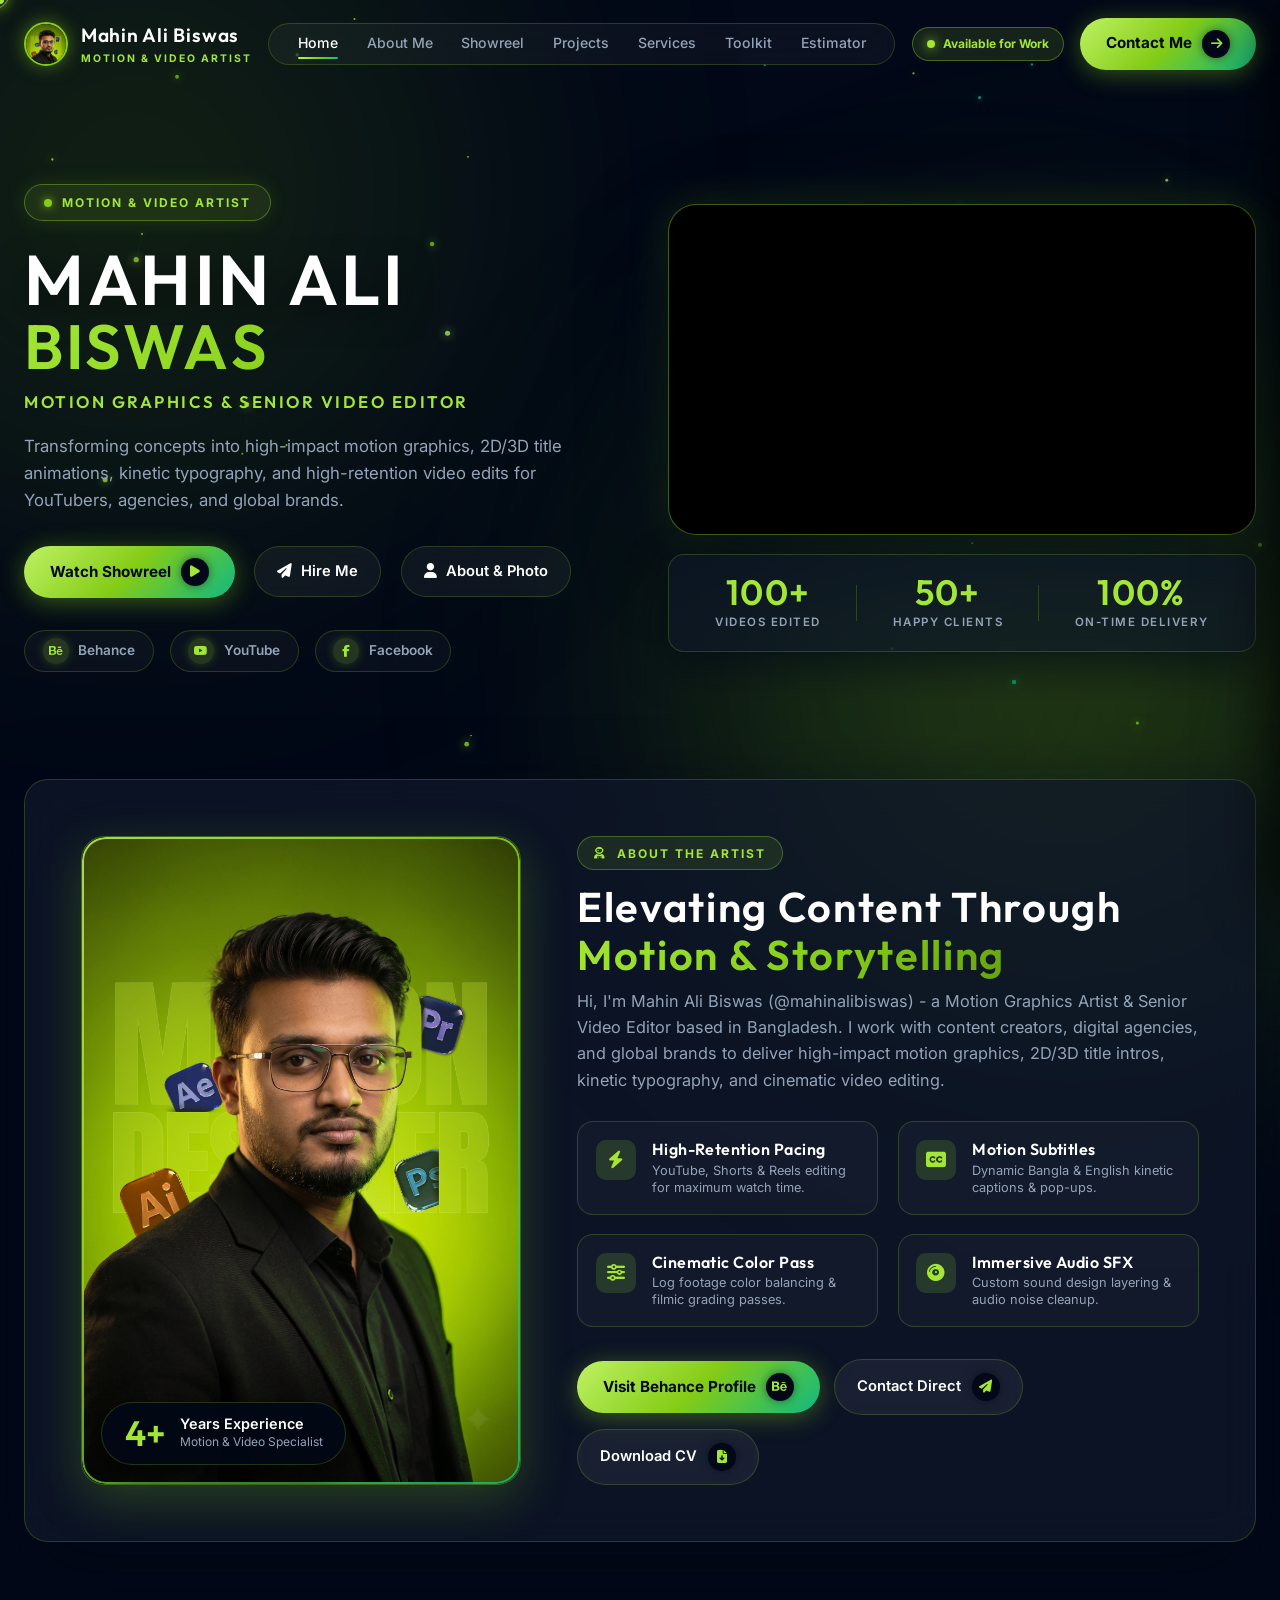
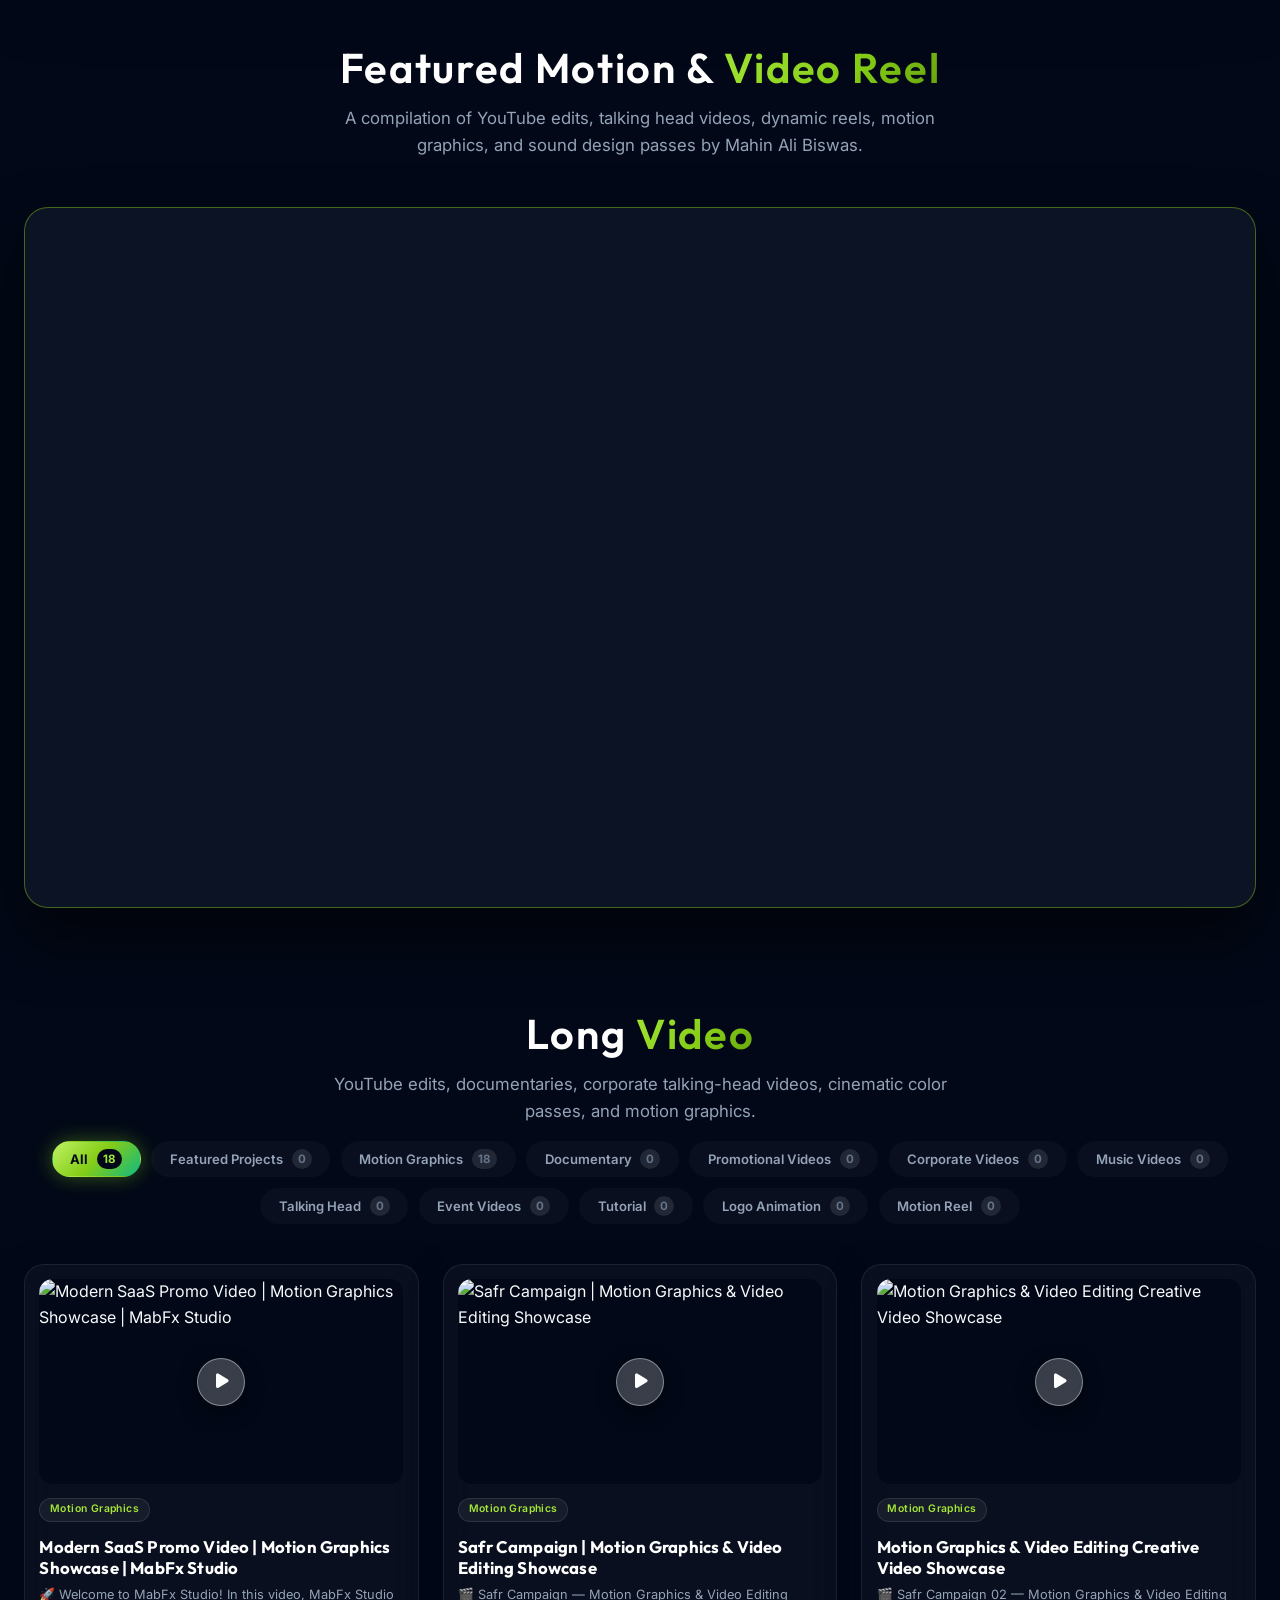
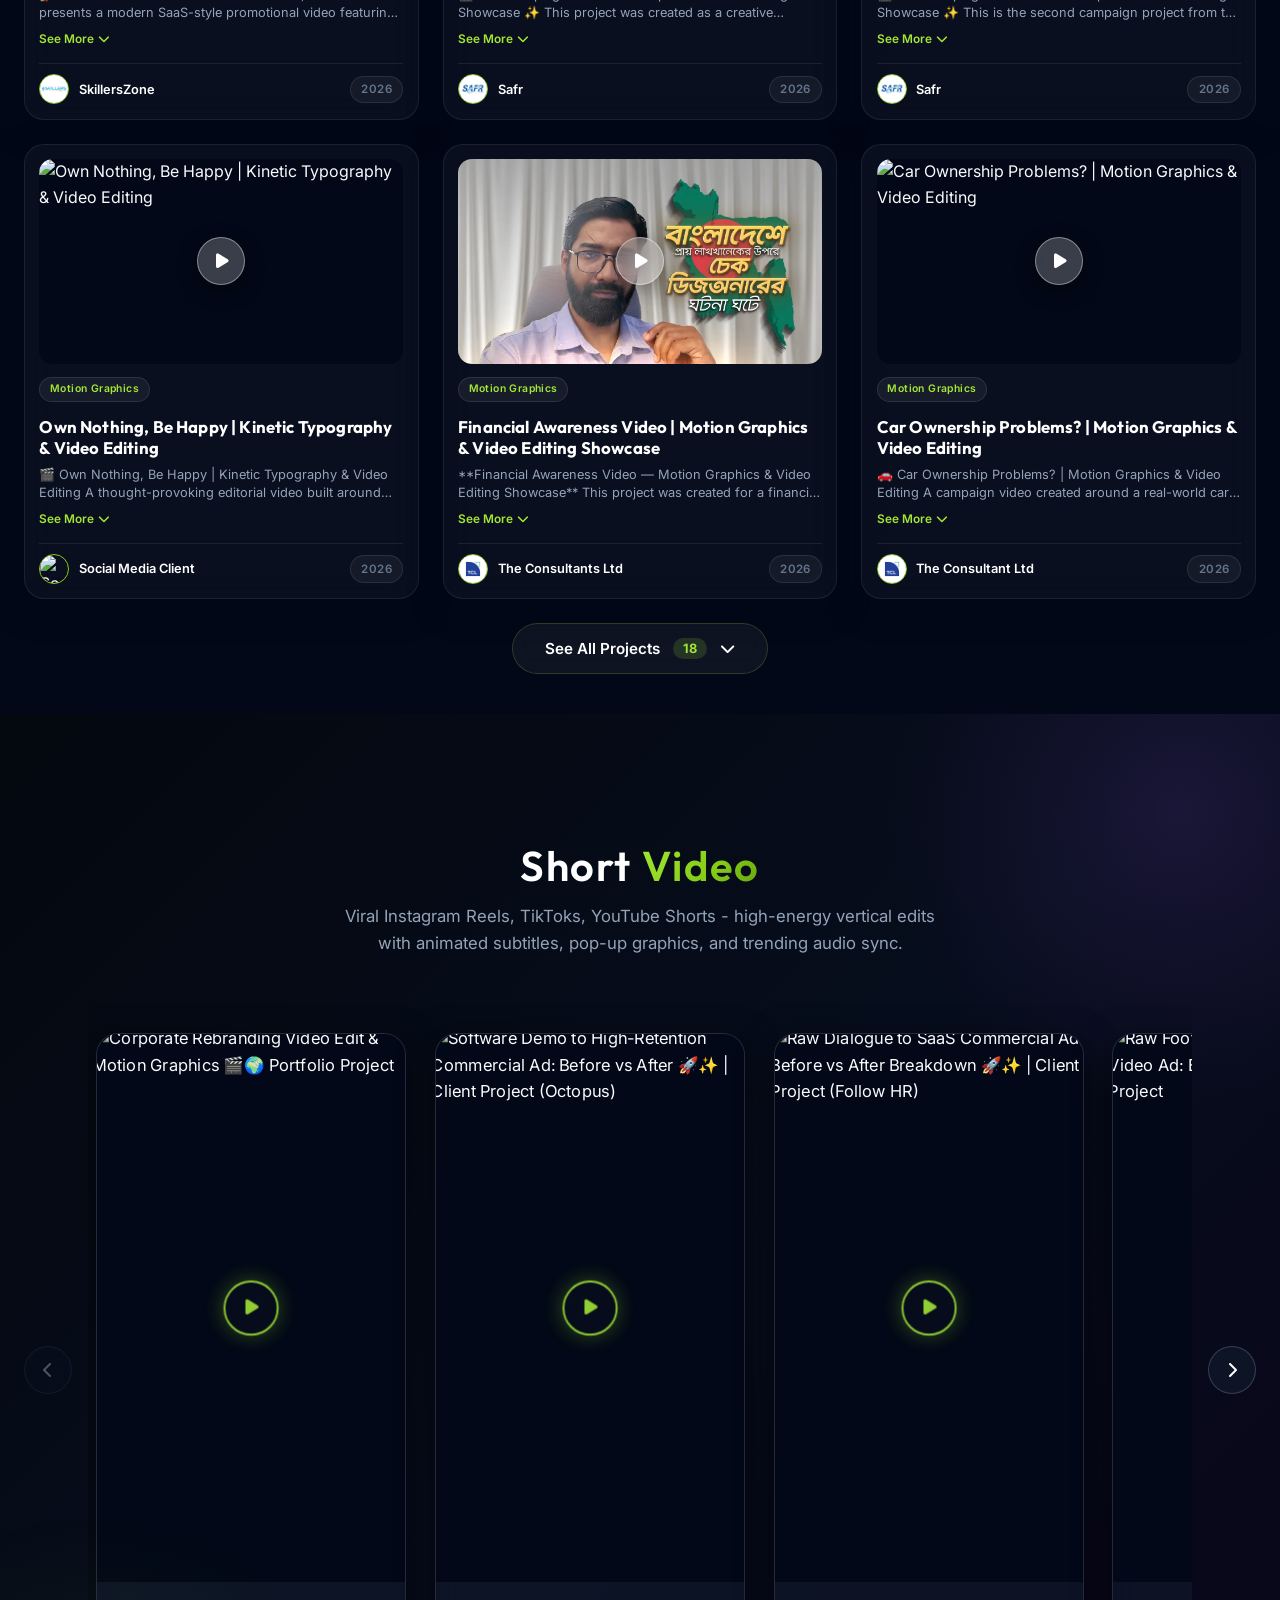
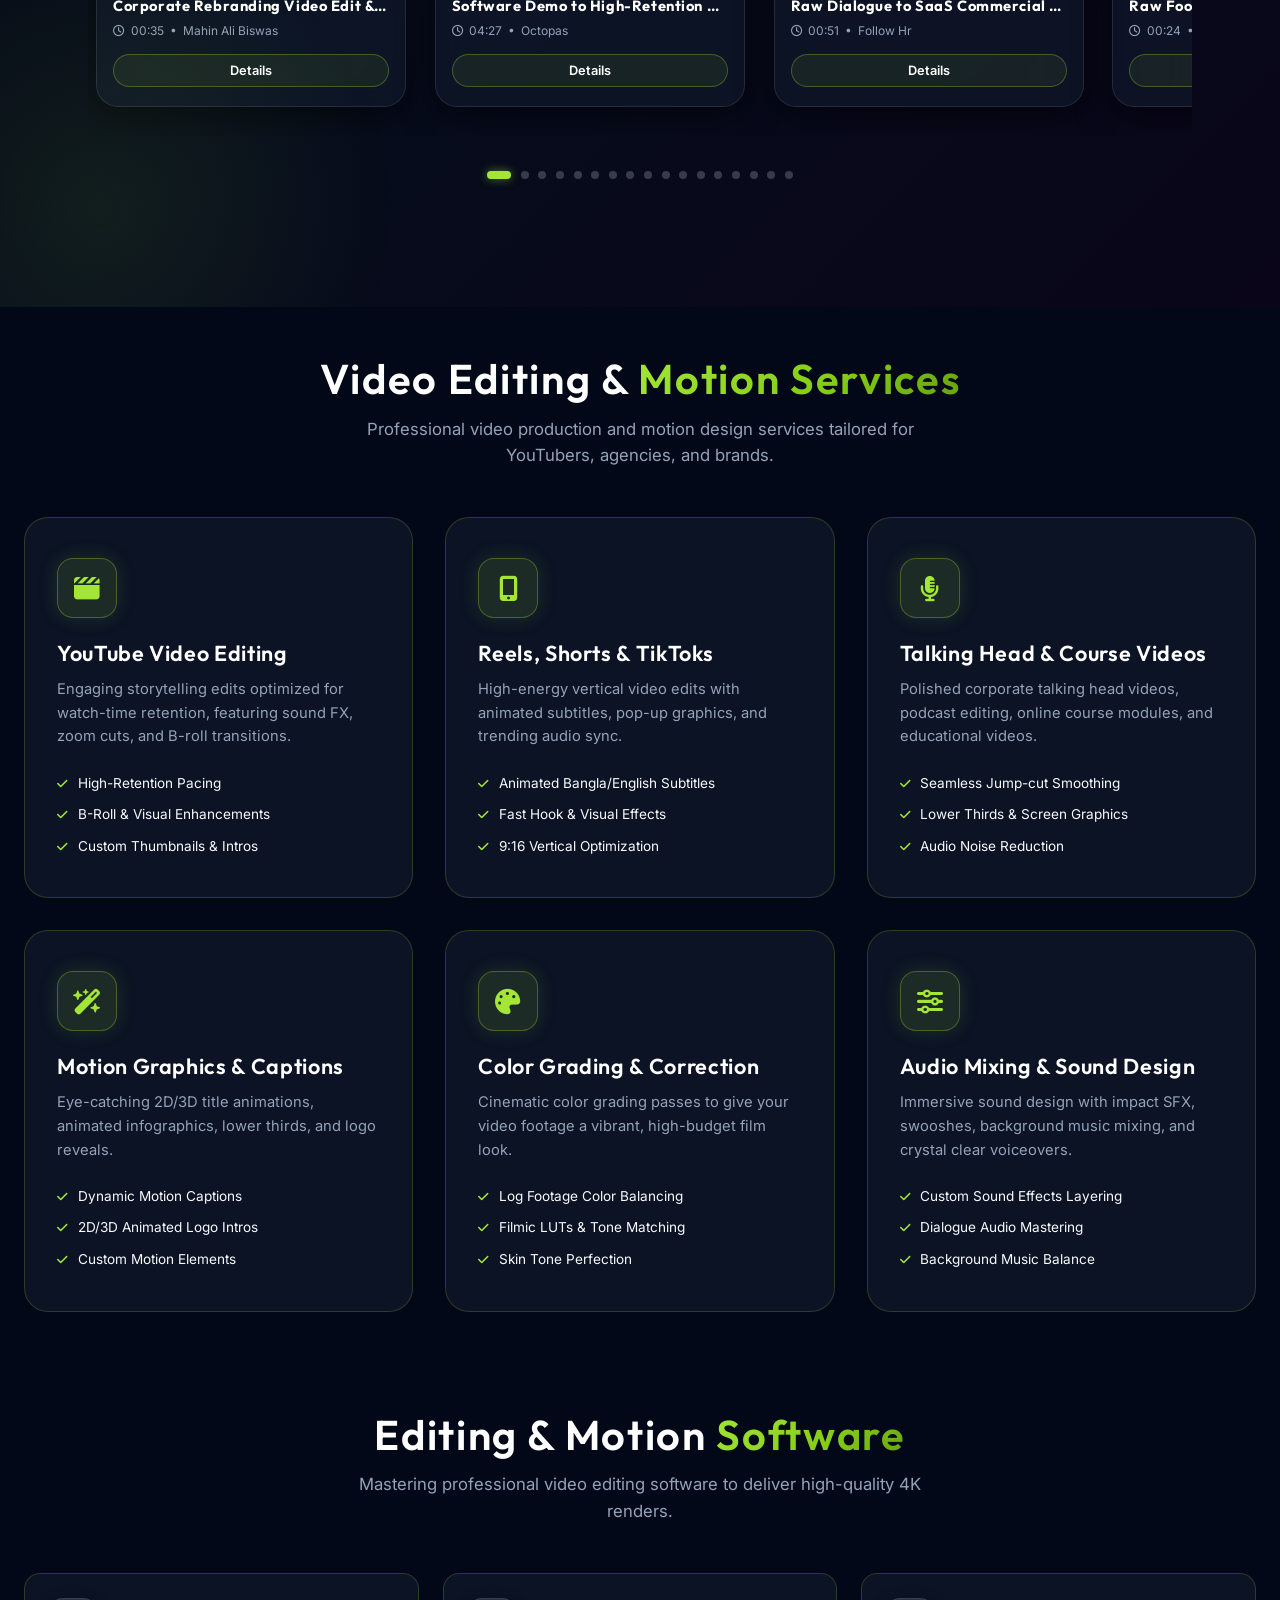
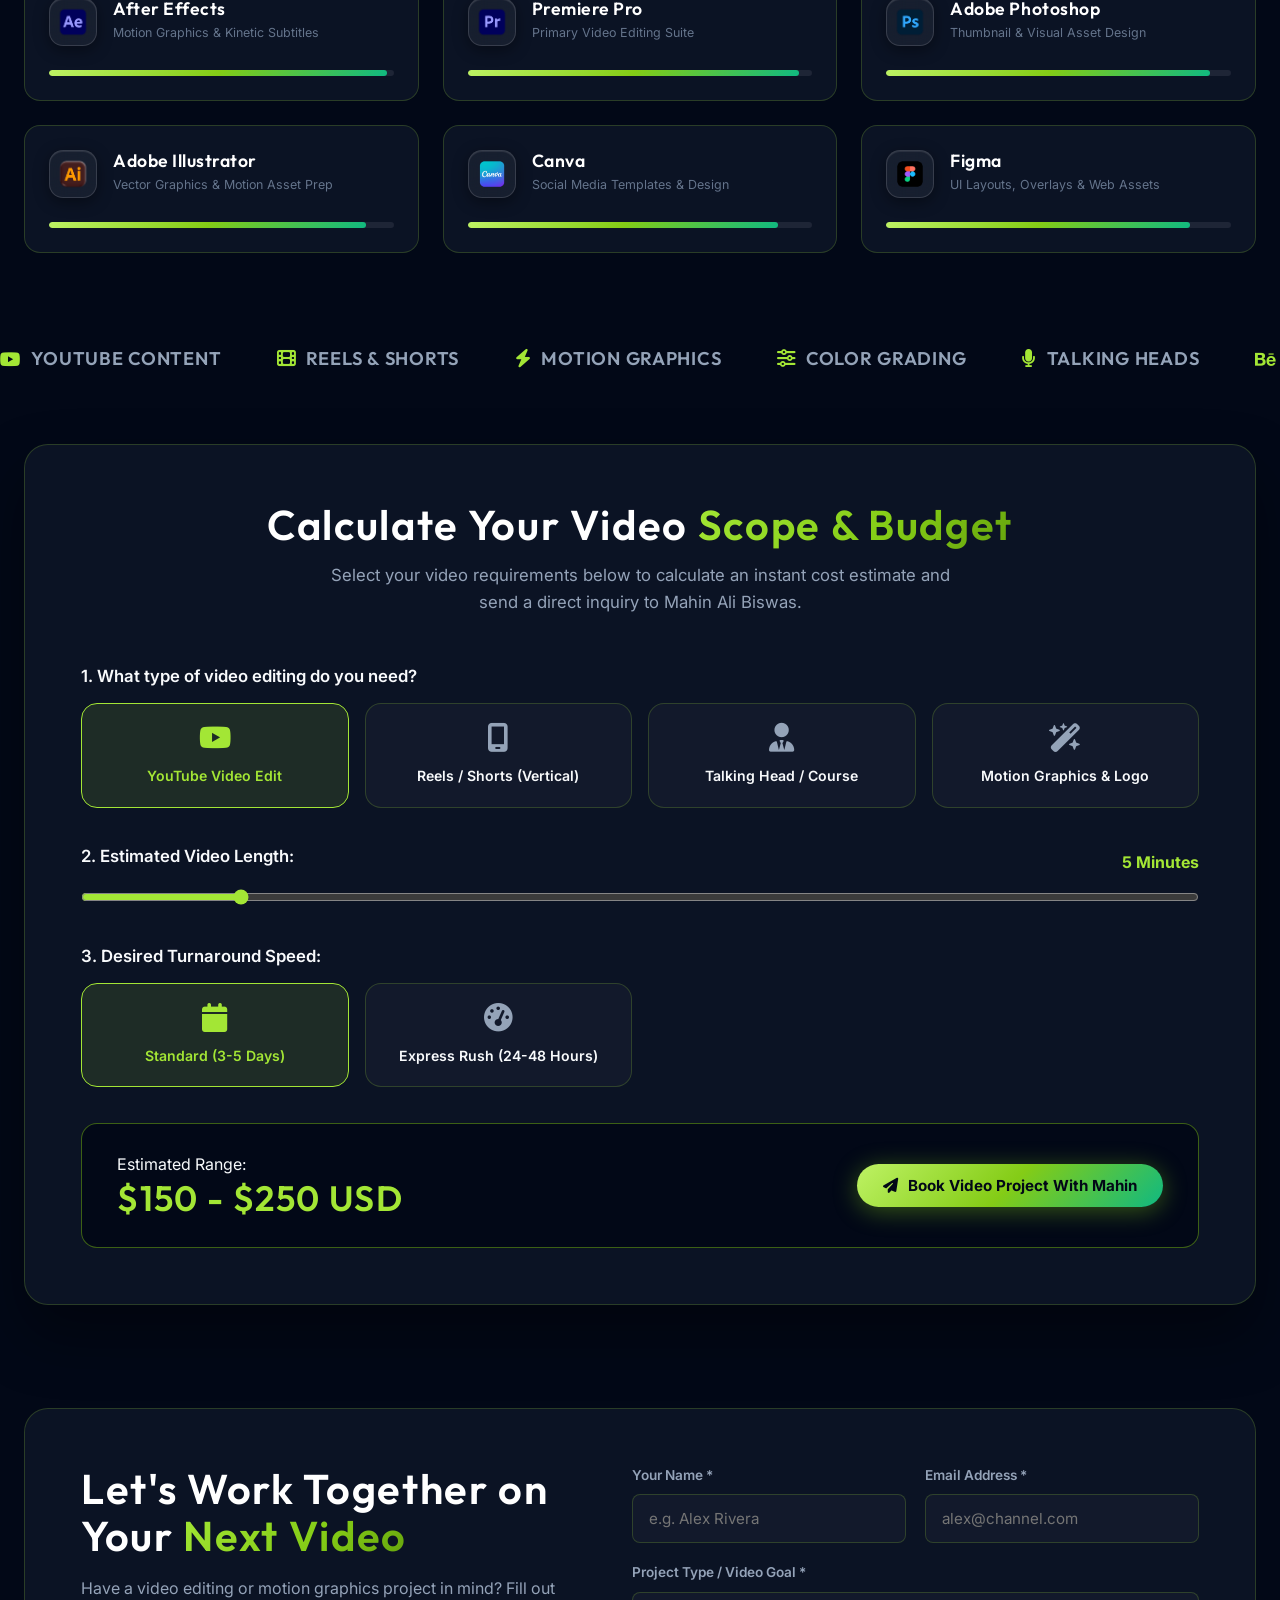
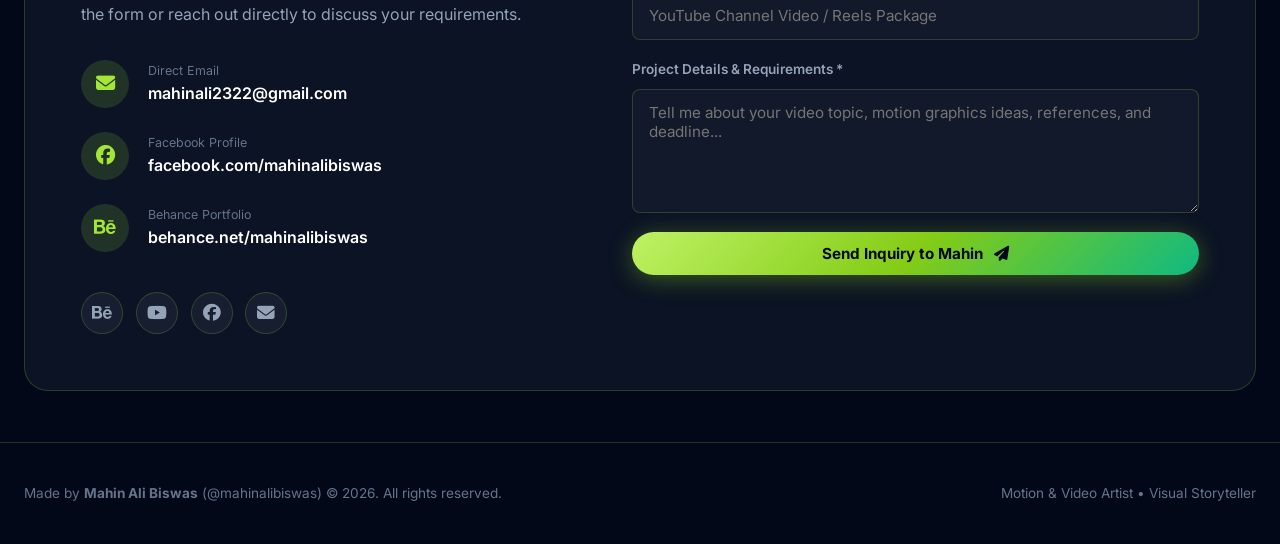
==== commit f419d55f: "Enable unmuted audio and sound for long & short video hover autoplay with isolation and gesture hand" ====
--- a/index.html
+++ b/index.html
@@ -24,7 +24,7 @@
     <link rel="stylesheet" href="https://cdnjs.cloudflare.com/ajax/libs/font-awesome/6.4.0/css/all.min.css">
 
     <!-- Custom CSS -->
-    <link rel="stylesheet" href="css/styles.css?v=101.0">
+    <link rel="stylesheet" href="css/styles.css?v=102.0">
 
     <!-- Force Always Scroll to Top on Page Load / Reload -->
     <script>
@@ -410,7 +410,7 @@
                     <div class="work-card" data-category="featured documentary youtube tutorial motion-graphics">
                         <div class="card-media-frame">
                             <img src="assets/images/project_youtube_doc.jpg" alt="YouTube Documentary Edit" class="card-img">
-                            <div class="card-preview-badge"><i class="fa-solid fa-play"></i> Preview</div>
+                            <div class="card-preview-badge"><i class="fa-solid fa-volume-high"></i> Preview</div>
                             <div class="card-video-shield" aria-hidden="true"></div>
                             <button class="card-glass-play-btn view-project-btn" data-id="project-1" aria-label="Play Video">
                                 <i class="fa-solid fa-play"></i>
@@ -441,7 +441,7 @@
                     <div class="work-card" data-category="featured motion-graphics motion-reel promotional music">
                         <div class="card-media-frame">
                             <img src="assets/images/project_reels_shorts.jpg" alt="Viral Reels & TikToks" class="card-img">
-                            <div class="card-preview-badge"><i class="fa-solid fa-play"></i> Preview</div>
+                            <div class="card-preview-badge"><i class="fa-solid fa-volume-high"></i> Preview</div>
                             <div class="card-video-shield" aria-hidden="true"></div>
                             <button class="card-glass-play-btn view-project-btn" data-id="project-2" aria-label="Play Video">
                                 <i class="fa-solid fa-play"></i>
@@ -472,7 +472,7 @@
                     <div class="work-card" data-category="featured corporate talking-head tutorial promotional">
                         <div class="card-media-frame">
                             <img src="assets/images/project_talking_head.jpg" alt="Talking Head Corporate" class="card-img">
-                            <div class="card-preview-badge"><i class="fa-solid fa-play"></i> Preview</div>
+                            <div class="card-preview-badge"><i class="fa-solid fa-volume-high"></i> Preview</div>
                             <div class="card-video-shield" aria-hidden="true"></div>
                             <button class="card-glass-play-btn view-project-btn" data-id="project-3" aria-label="Play Video">
                                 <i class="fa-solid fa-play"></i>
@@ -504,7 +504,7 @@
                         <div class="card-media-frame">
                             <img src="assets/images/project_motion_logo.jpg" alt="Animated Logo Reveals" class="card-img">
                             <video class="card-hover-video" src="assets/videos/main_showreel.mp4" muted loop playsinline preload="metadata"></video>
-                            <div class="card-preview-badge"><i class="fa-solid fa-play"></i> Preview</div>
+                            <div class="card-preview-badge"><i class="fa-solid fa-volume-high"></i> Preview</div>
                             <div class="card-video-shield" aria-hidden="true"></div>
                             <button class="card-glass-play-btn view-project-btn" data-id="project-4" aria-label="Play Video">
                                 <i class="fa-solid fa-play"></i>
@@ -536,7 +536,7 @@
                         <div class="card-media-frame">
                             <img src="assets/images/project_color_pass.jpg" alt="Cinematic Color Pass" class="card-img">
                             <video class="card-hover-video" src="assets/videos/showreel.mp4" muted loop playsinline preload="metadata"></video>
-                            <div class="card-preview-badge"><i class="fa-solid fa-play"></i> Preview</div>
+                            <div class="card-preview-badge"><i class="fa-solid fa-volume-high"></i> Preview</div>
                             <div class="card-video-shield" aria-hidden="true"></div>
                             <button class="card-glass-play-btn view-project-btn" data-id="project-5" aria-label="Play Video">
                                 <i class="fa-solid fa-play"></i>
@@ -568,7 +568,7 @@
                         <div class="card-media-frame">
                             <img src="assets/images/project_commercial_ad.jpg" alt="Brand Commercial Ad" class="card-img">
                             <video class="card-hover-video" src="assets/videos/hero_teaser.mp4" muted loop playsinline preload="metadata"></video>
-                            <div class="card-preview-badge"><i class="fa-solid fa-play"></i> Preview</div>
+                            <div class="card-preview-badge"><i class="fa-solid fa-volume-high"></i> Preview</div>
                             <div class="card-video-shield" aria-hidden="true"></div>
                             <button class="card-glass-play-btn view-project-btn" data-id="project-6" aria-label="Play Video">
                                 <i class="fa-solid fa-play"></i>
@@ -625,7 +625,7 @@
                         <div class="short-card" id="short-1" data-short-id="short-1">
                             <div class="short-media-frame">
                                 <img src="assets/images/short_1_thumb.jpg" alt="Professional Video Color Grading" class="short-card-img">
-                                <div class="card-preview-badge"><i class="fa-solid fa-play"></i> Preview</div>
+                                <div class="card-preview-badge"><i class="fa-solid fa-volume-high"></i> Preview</div>
                                 <div class="short-video-shield" aria-hidden="true"></div>
                                 <button class="short-play-btn open-reel-btn" data-short-id="short-1" aria-label="Play Reel">
                                     <i class="fa-solid fa-play"></i>
@@ -645,7 +645,7 @@
                         <div class="short-card" id="short-2" data-short-id="short-2">
                             <div class="short-media-frame">
                                 <img src="assets/images/short_2_thumb.jpg" alt="Raw Footage to Professional Edit" class="short-card-img">
-                                <div class="card-preview-badge"><i class="fa-solid fa-play"></i> Preview</div>
+                                <div class="card-preview-badge"><i class="fa-solid fa-volume-high"></i> Preview</div>
                                 <div class="short-video-shield" aria-hidden="true"></div>
                                 <button class="short-play-btn open-reel-btn" data-short-id="short-2" aria-label="Play Reel">
                                     <i class="fa-solid fa-play"></i>
@@ -666,7 +666,7 @@
                             <div class="short-media-frame">
                                 <img src="assets/images/short_3_thumb.jpg" alt="Professional Video Editing Showcase" class="short-card-img">
                                 <video class="short-hover-video" src="assets/videos/short_3_before_after.mp4" muted loop playsinline preload="metadata"></video>
-                                <div class="card-preview-badge"><i class="fa-solid fa-play"></i> Preview</div>
+                                <div class="card-preview-badge"><i class="fa-solid fa-volume-high"></i> Preview</div>
                                 <div class="short-video-shield" aria-hidden="true"></div>
                                 <button class="short-play-btn open-reel-btn" data-short-id="short-3" aria-label="Play Reel">
                                     <i class="fa-solid fa-play"></i>
@@ -687,7 +687,7 @@
                             <div class="short-media-frame">
                                 <img src="assets/images/short_3_thumb.jpg" alt="Motion Graphics & Client Edit" class="short-card-img">
                                 <video class="short-hover-video" src="assets/videos/short_4_client_edit.mp4" muted loop playsinline preload="metadata"></video>
-                                <div class="card-preview-badge"><i class="fa-solid fa-play"></i> Preview</div>
+                                <div class="card-preview-badge"><i class="fa-solid fa-volume-high"></i> Preview</div>
                                 <div class="short-video-shield" aria-hidden="true"></div>
                                 <button class="short-play-btn open-reel-btn" data-short-id="short-4" aria-label="Play Reel">
                                     <i class="fa-solid fa-play"></i>
@@ -708,7 +708,7 @@
                             <div class="short-media-frame">
                                 <img src="assets/images/short_1_thumb.jpg" alt="High-Retention Commercial Edit" class="short-card-img">
                                 <video class="short-hover-video" src="assets/videos/short_color_grading.mp4" muted loop playsinline preload="metadata"></video>
-                                <div class="card-preview-badge"><i class="fa-solid fa-play"></i> Preview</div>
+                                <div class="card-preview-badge"><i class="fa-solid fa-volume-high"></i> Preview</div>
                                 <div class="short-video-shield" aria-hidden="true"></div>
                                 <button class="short-play-btn open-reel-btn" data-short-id="short-5" aria-label="Play Reel">
                                     <i class="fa-solid fa-play"></i>
@@ -729,7 +729,7 @@
                             <div class="short-media-frame">
                                 <img src="assets/images/short_2_thumb.jpg" alt="Raw to Cinematic Showcase" class="short-card-img">
                                 <video class="short-hover-video" src="assets/videos/short_2_raw_edit.mp4" muted loop playsinline preload="metadata"></video>
-                                <div class="card-preview-badge"><i class="fa-solid fa-play"></i> Preview</div>
+                                <div class="card-preview-badge"><i class="fa-solid fa-volume-high"></i> Preview</div>
                                 <div class="short-video-shield" aria-hidden="true"></div>
                                 <button class="short-play-btn open-reel-btn" data-short-id="short-6" aria-label="Play Reel">
                                     <i class="fa-solid fa-play"></i>
@@ -1196,11 +1196,11 @@
     <div class="toast-container" id="toastContainer"></div>
 
     <!-- Site Data Store & Dynamic Renderer -->
-    <script src="js/siteData.js?v=101.0"></script>
-    <script src="js/siteRenderer.js?v=101.0"></script>
+    <script src="js/siteData.js?v=102.0"></script>
+    <script src="js/siteRenderer.js?v=102.0"></script>
     <!-- Smooth Momentum Scroll Engine (Lenis) -->
     <script src="https://cdn.jsdelivr.net/npm/lenis@1.1.18/dist/lenis.min.js"></script>
     <!-- Custom JS -->
-    <script src="js/main.js?v=101.0"></script>
+    <script src="js/main.js?v=102.0"></script>
 </body>
 </html>
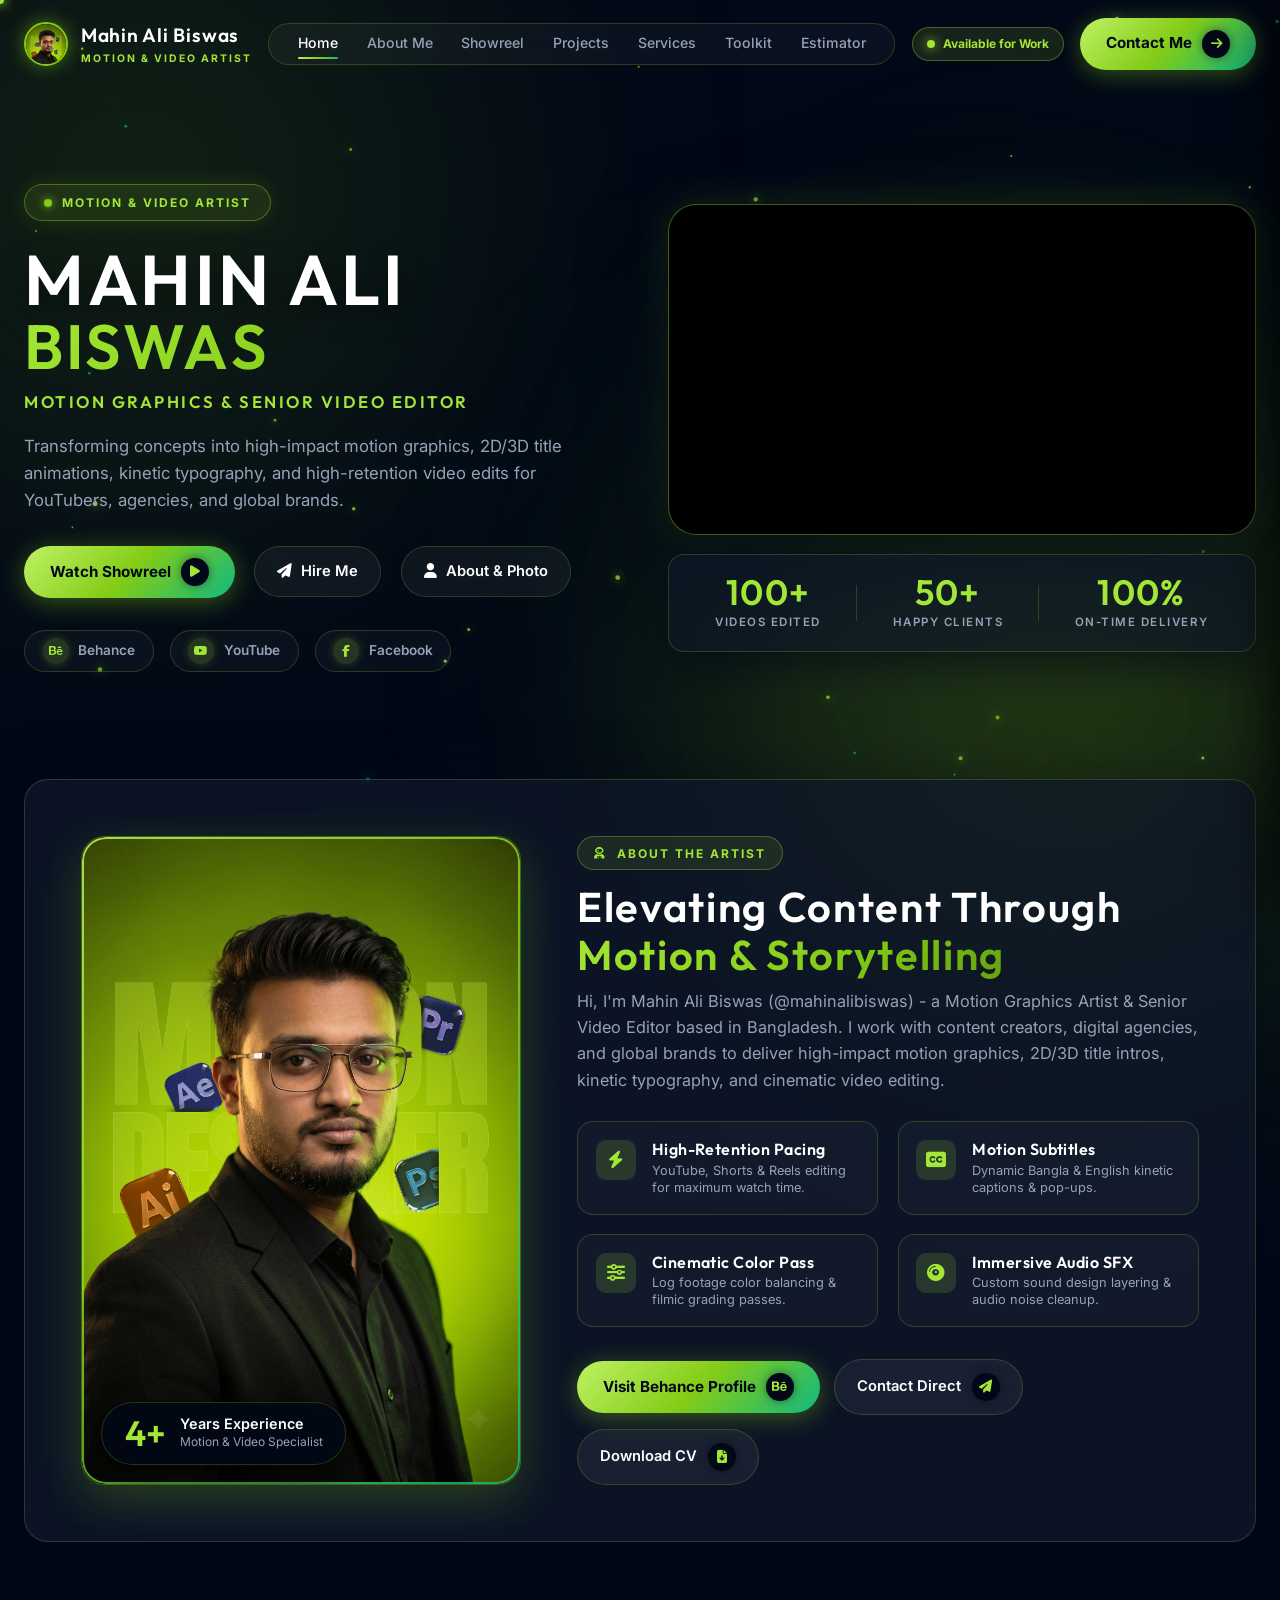
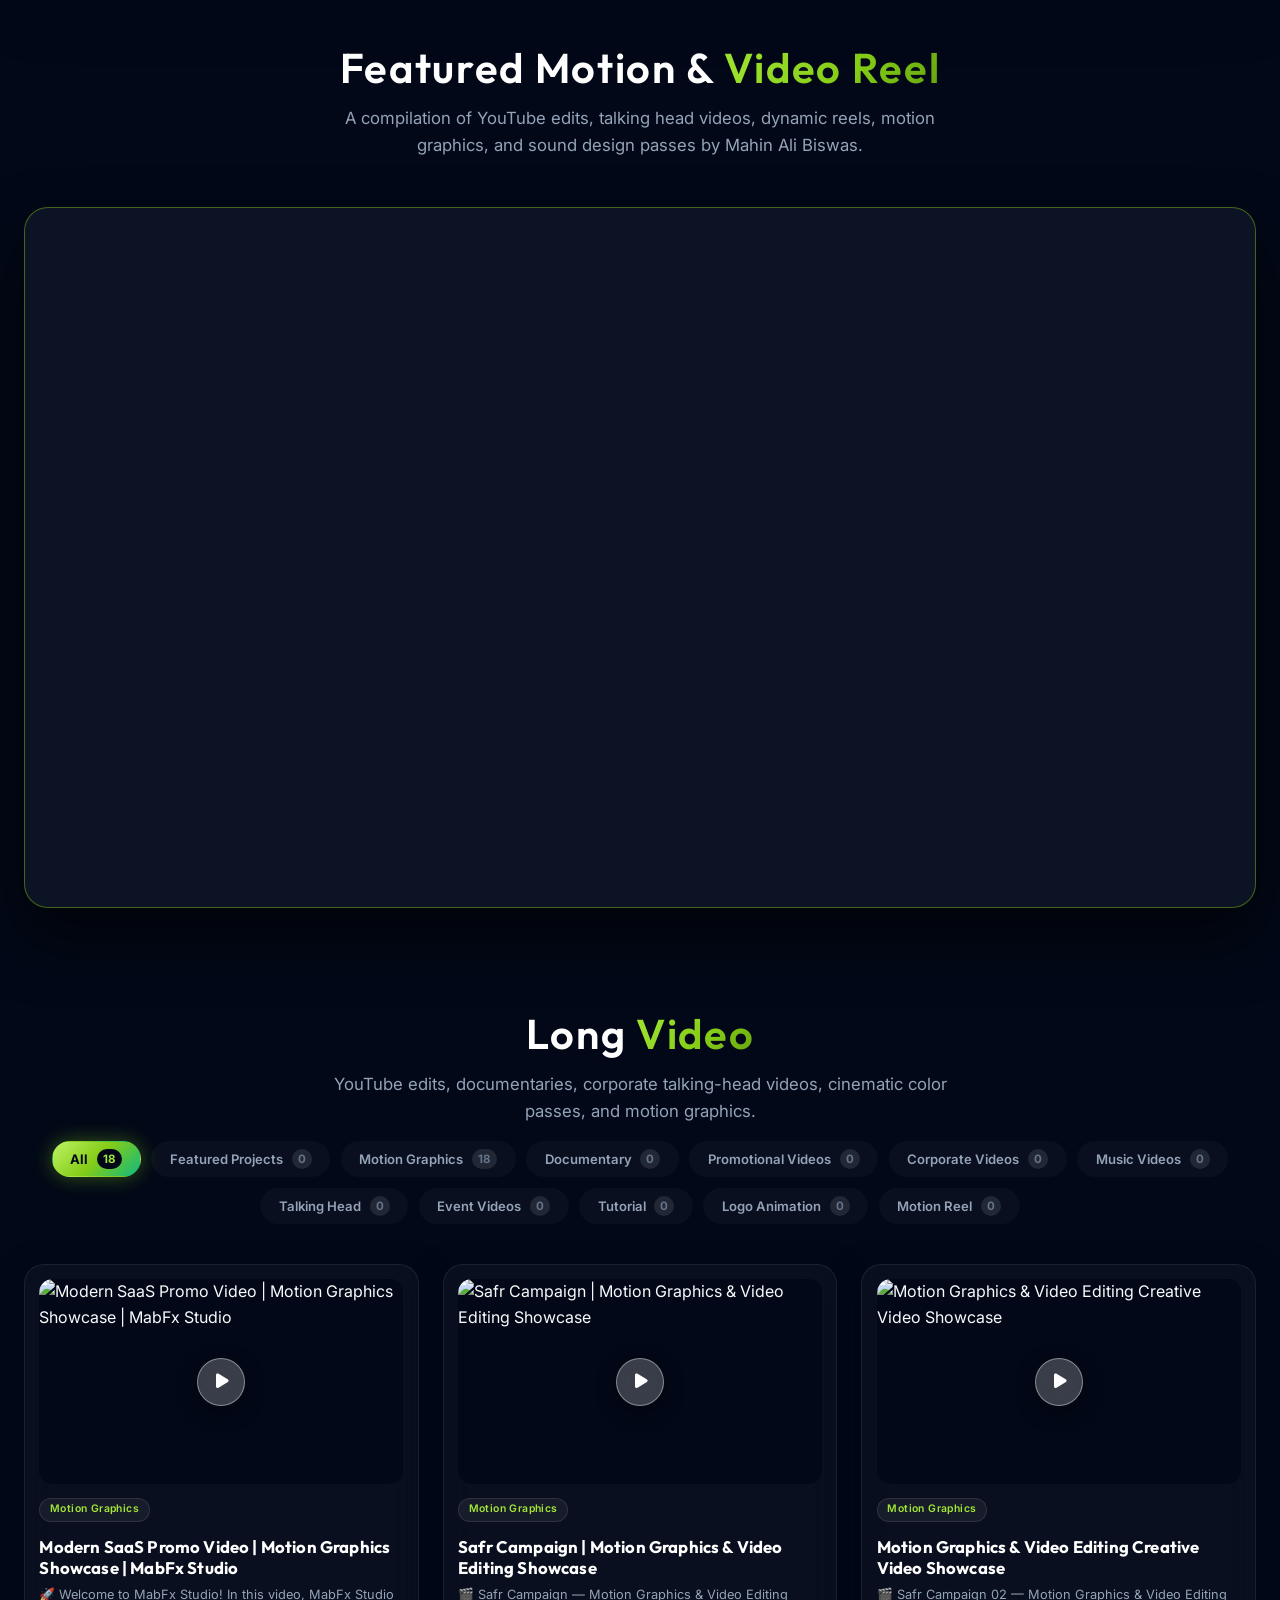
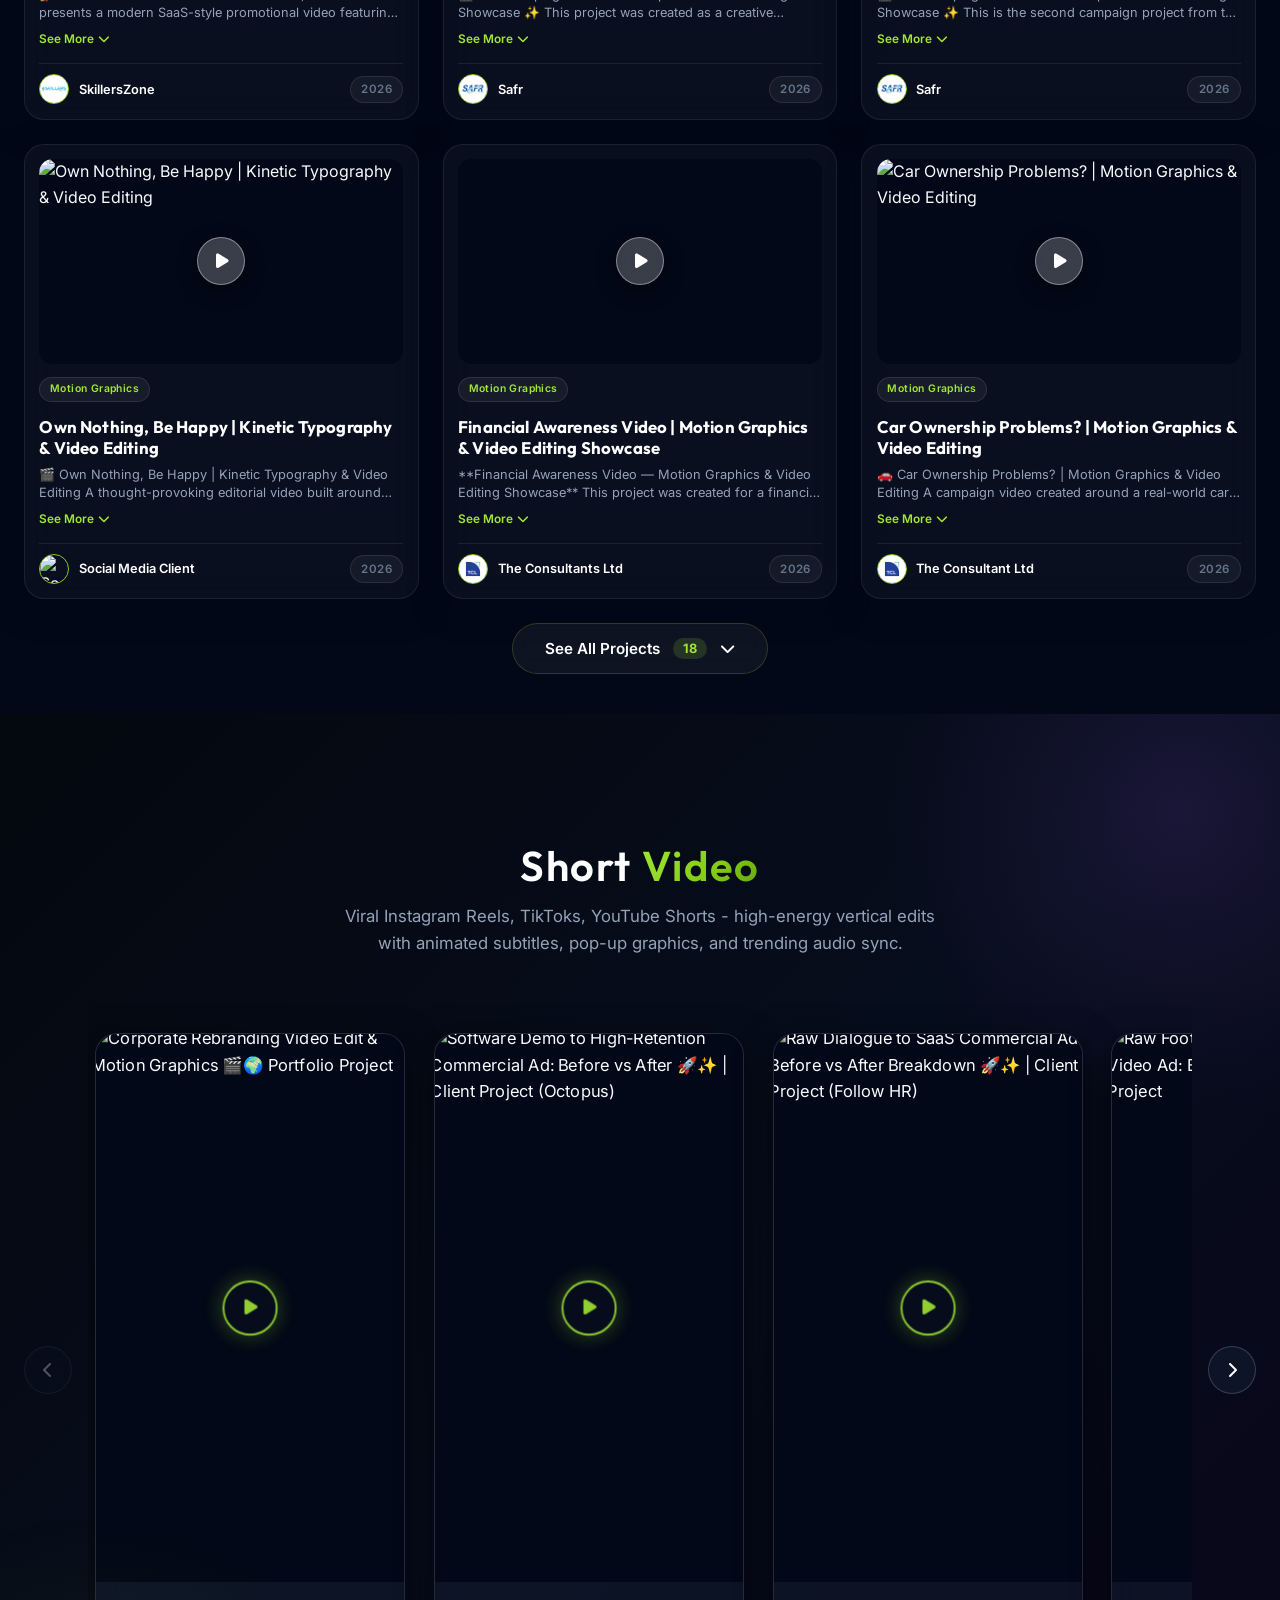
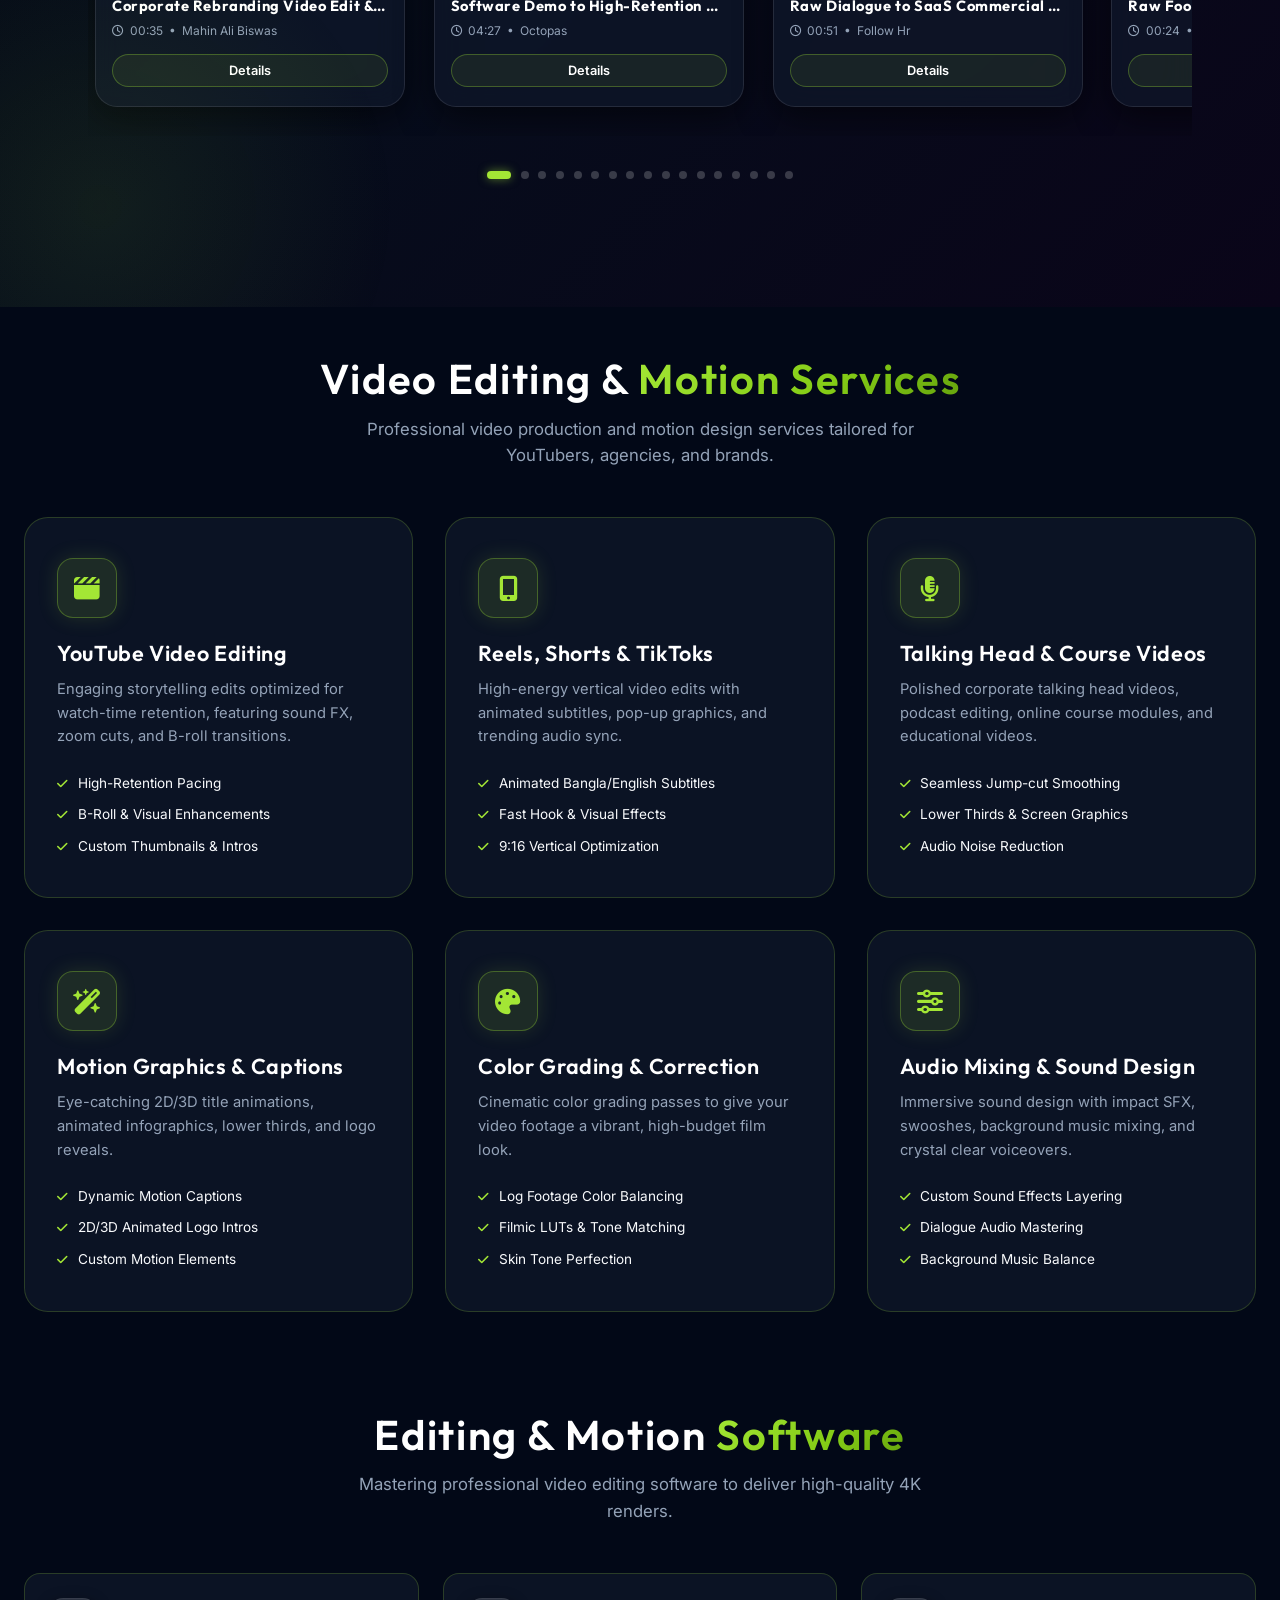
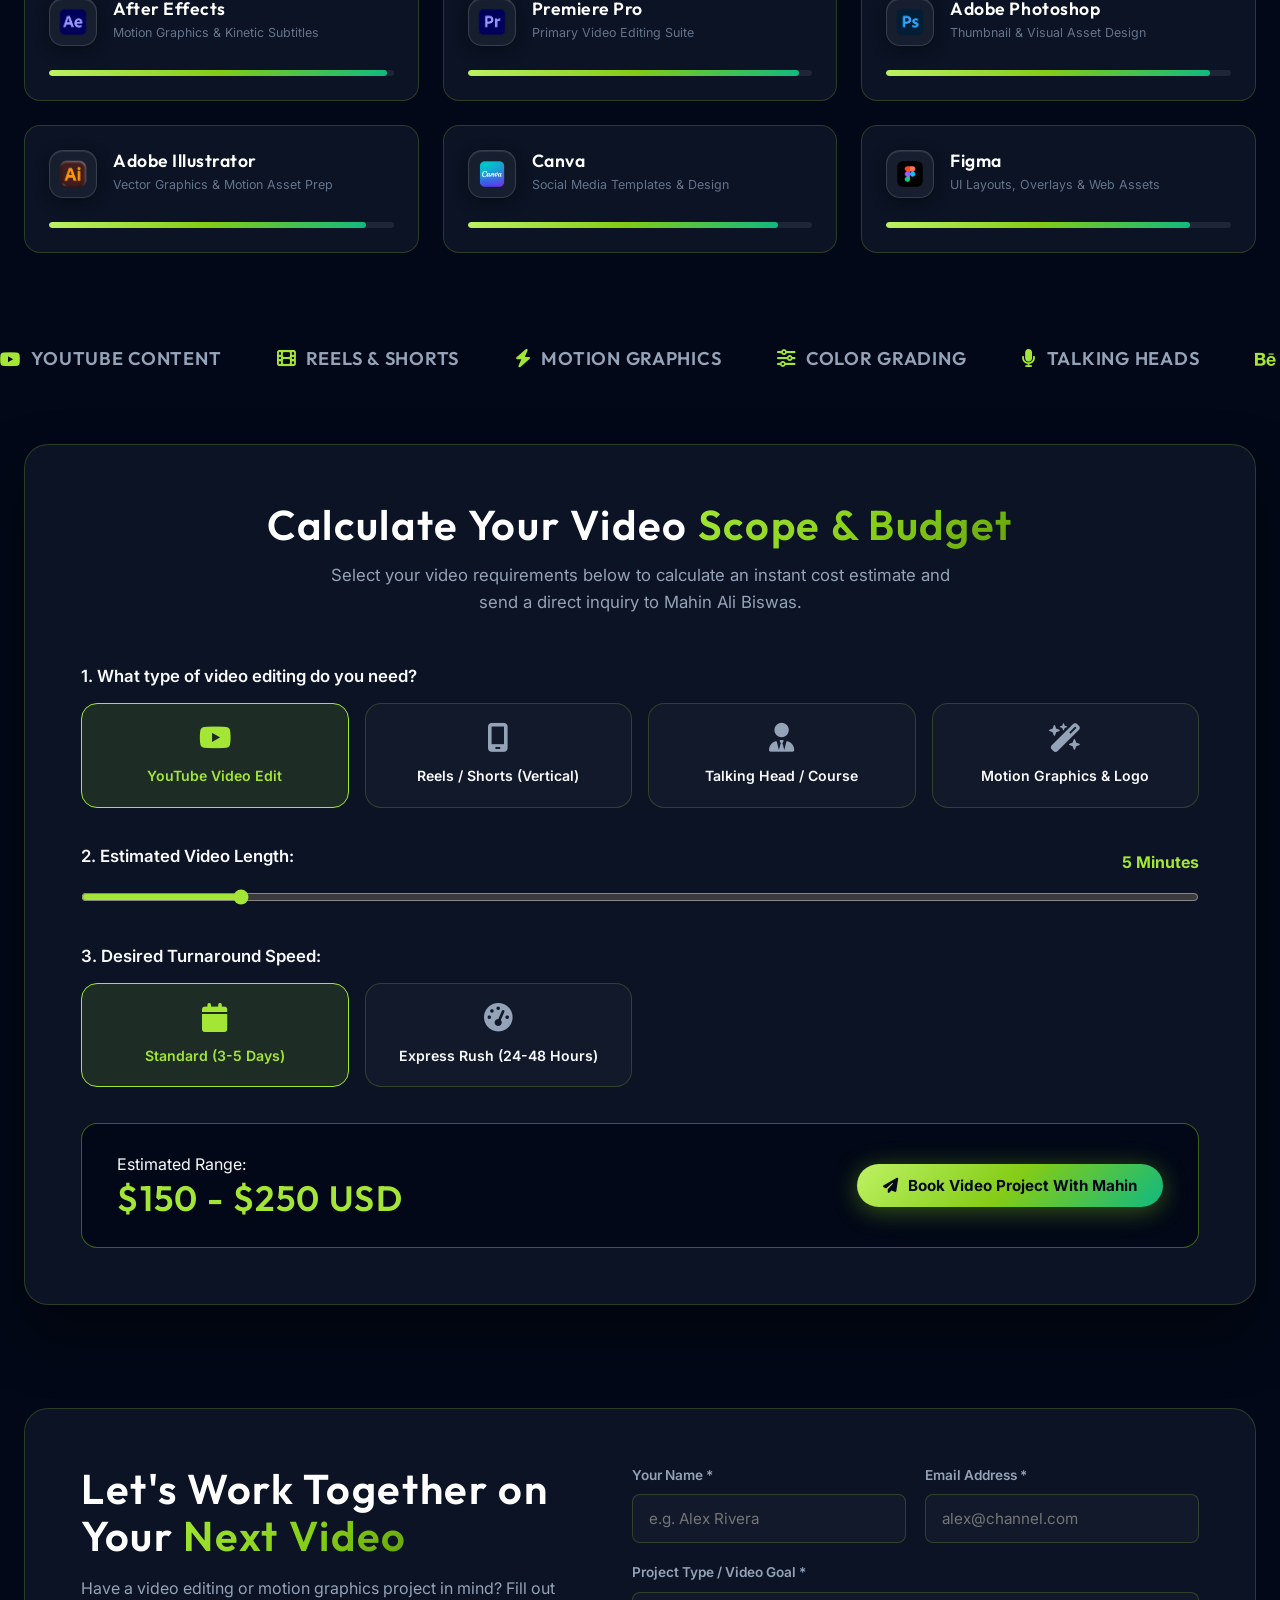
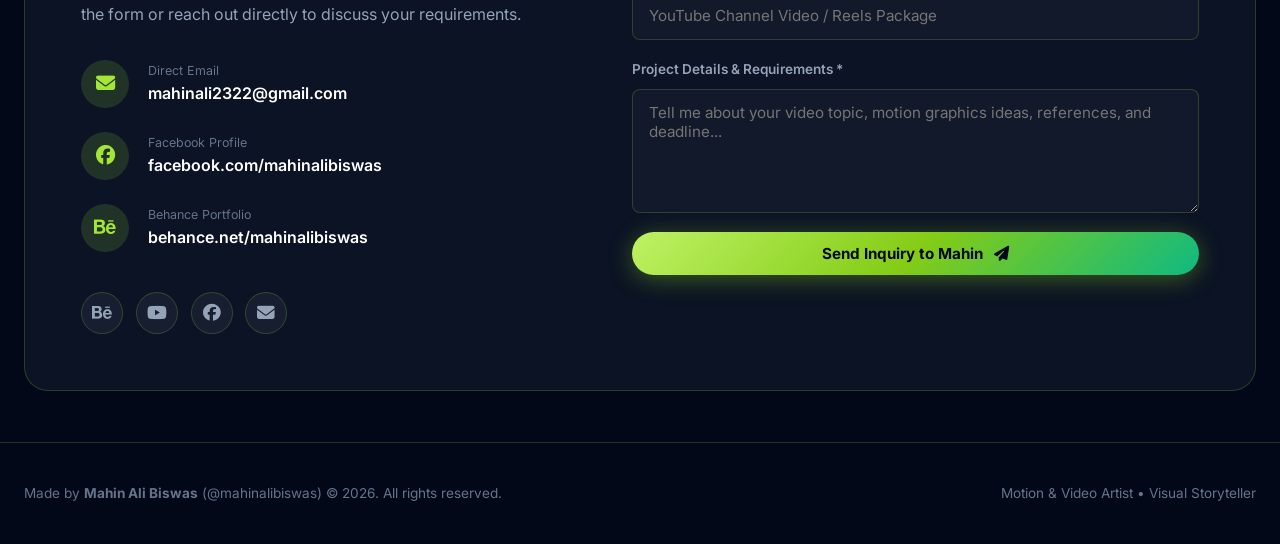
==== commit 819b73ea: "Fix hover audio persistence: instantly unload and terminate iframe/audio on cursor mouseout" ====
--- a/index.html
+++ b/index.html
@@ -24,7 +24,7 @@
     <link rel="stylesheet" href="https://cdnjs.cloudflare.com/ajax/libs/font-awesome/6.4.0/css/all.min.css">
 
     <!-- Custom CSS -->
-    <link rel="stylesheet" href="css/styles.css?v=102.0">
+    <link rel="stylesheet" href="css/styles.css?v=103.0">
 
     <!-- Force Always Scroll to Top on Page Load / Reload -->
     <script>
@@ -1196,11 +1196,11 @@
     <div class="toast-container" id="toastContainer"></div>
 
     <!-- Site Data Store & Dynamic Renderer -->
-    <script src="js/siteData.js?v=102.0"></script>
-    <script src="js/siteRenderer.js?v=102.0"></script>
+    <script src="js/siteData.js?v=103.0"></script>
+    <script src="js/siteRenderer.js?v=103.0"></script>
     <!-- Smooth Momentum Scroll Engine (Lenis) -->
     <script src="https://cdn.jsdelivr.net/npm/lenis@1.1.18/dist/lenis.min.js"></script>
     <!-- Custom JS -->
-    <script src="js/main.js?v=102.0"></script>
+    <script src="js/main.js?v=103.0"></script>
 </body>
 </html>
